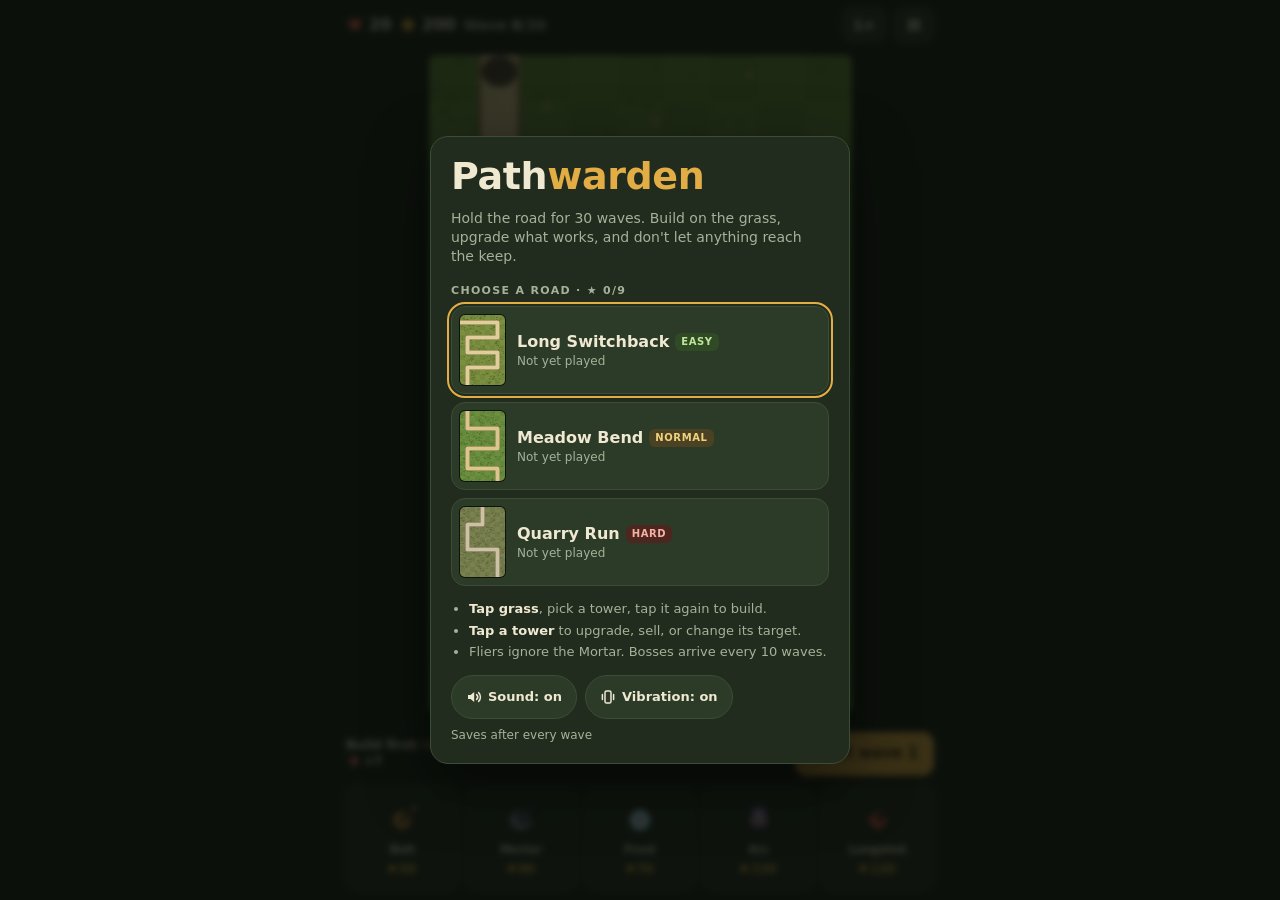
==== index.html @ 5e5e8511 "1.1 stars-run-report: Stars per road and an end-of-run report that says what got through Co-Authored" ====
<!doctype html>
<html lang="en">
<head>
<meta charset="utf-8">
<meta name="viewport" content="width=device-width,initial-scale=1,maximum-scale=1,user-scalable=no,viewport-fit=cover">
<meta name="theme-color" content="#171f15" data-shell>
<meta name="mobile-web-app-capable" content="yes" data-shell>
<meta name="apple-mobile-web-app-capable" content="yes" data-shell>
<meta name="apple-mobile-web-app-status-bar-style" content="black-translucent" data-shell>
<meta name="apple-mobile-web-app-title" content="Pathwarden" data-shell>
<link rel="manifest" href="manifest.webmanifest" data-shell>
<link rel="icon" href="icons/icon.svg" type="image/svg+xml" data-shell>
<link rel="apple-touch-icon" href="icons/icon-180.png" data-shell>
<title>Pathwarden Tower Defense</title>
<meta name="claude:viewport-fit-sides" content="cover">
<style>
/* Layout: one-screen app. HUD strip, square-tiled board that fills the middle, fixed control tray below. */
:root{
  color-scheme:dark;
  --bg:#171f15;        /* night moss */
  --panel:#212c1e;
  --panel-2:#2c3a28;
  --line:#3c4c36;
  --ink:#f0e9d2;       /* parchment text */
  --muted:#a7b199;
  --brass:#e3ad45;     /* accent: brass fittings */
  --brass-ink:#2b1f07;
  --danger:#e3644f;
  --good:#9fd36a;
  --font-display:ui-rounded,"SF Pro Rounded","Nunito","Varela Round",system-ui,-apple-system,"Segoe UI",Roboto,sans-serif;
  --font-body:system-ui,-apple-system,"Segoe UI",Roboto,"Helvetica Neue",Arial,sans-serif;
  padding-top:env(safe-area-inset-top,0px);
  padding-bottom:env(safe-area-inset-bottom,0px);
  box-sizing:border-box;
  height:100%;
  background:var(--bg);
}
*,*::before,*::after{box-sizing:border-box}
html,body{height:100%;margin:0;overflow:hidden;overscroll-behavior:none}
body{background:var(--bg);color:var(--ink);font:14px/1.35 var(--font-body);touch-action:manipulation;
  -webkit-user-select:none;user-select:none;-webkit-tap-highlight-color:transparent;-webkit-touch-callout:none}
[hidden]{display:none!important}
button{font:inherit;color:inherit;touch-action:manipulation;cursor:pointer;border:0;background:none;padding:0}
button:focus-visible{outline:2px solid var(--brass);outline-offset:2px}

#app{display:flex;flex-direction:column;height:100%;
  padding-left:max(16px,env(safe-area-inset-left,0px));padding-right:max(16px,env(safe-area-inset-right,0px));
  max-width:620px;margin:0 auto}

/* HUD */
#hud{display:flex;align-items:center;gap:8px;padding-block:8px 6px;font-variant-numeric:tabular-nums}
.stat{display:flex;align-items:center;gap:5px;font-weight:700;font-size:16px;font-family:var(--font-display)}
.stat svg{width:18px;height:18px;flex:none}
/* Losing a life: the count turns red and the heart jumps for 450ms (hurt). At 5 lives or fewer the heart keeps beating (low). */
#sLives svg{transform-origin:50% 50%}
#sLives.low svg{animation:heartbeat 1.1s ease-in-out infinite}
#sLives.hurt span{color:#ff8a75}
#sLives.hurt svg{animation:lifehit .45s ease-out}
@keyframes lifehit{0%,100%{transform:scale(1)}40%{transform:scale(1.35)}}
@keyframes heartbeat{0%,45%,100%{transform:scale(1)}12%{transform:scale(1.18)}24%{transform:scale(1.04)}34%{transform:scale(1.12)}}
#sWave{display:block;color:var(--muted);font-size:14px;font-weight:600;white-space:nowrap}
#sWave b{color:var(--ink)}
.hud-sp{flex:1}
.hbtn{height:34px;min-width:40px;padding:0 10px;border-radius:10px;background:var(--panel-2);
  border:1px solid var(--line);font-weight:700;font-family:var(--font-display);display:grid;place-items:center}
.hbtn:active{transform:translateY(1px)}
.hbtn svg{width:16px;height:16px}

/* Board */
#stage{flex:1;min-height:0;position:relative;display:grid;place-items:center}
#cv{display:block;touch-action:none;border-radius:6px;box-shadow:0 0 0 2px #0e140d,0 6px 24px rgba(0,0,0,.45)}
/* Bottom of the board: row 13 cols 2-6 is grass on every road, so it hides no enemies. layout() sets bottom and max-width. */
#toast{position:absolute;left:50%;bottom:10px;transform:translate(-50%,6px);opacity:0;pointer-events:none;
  background:rgba(20,26,18,.92);border:1px solid var(--line);color:var(--ink);padding:6px 12px;border-radius:999px;
  font-weight:700;font-size:13px;white-space:nowrap;overflow:hidden;text-overflow:ellipsis;transition:opacity .2s,transform .2s}
#toast.show{opacity:1;transform:translate(-50%,0)}
#toast.bad{color:#ffd2c9;border-color:#7a3a30}
/* Read out by screen readers only (the board's banners are drawn on the canvas). */
.vh{position:absolute;width:1px;height:1px;margin:-1px;padding:0;border:0;overflow:hidden;clip-path:inset(50%);white-space:nowrap}
/* A toast too long for one line wraps to two instead of being cut off. toast() adds .wrap after measuring. */
#toast.wrap{white-space:normal;width:max-content;text-align:center;text-wrap:balance;border-radius:14px;line-height:1.3}
/* With enemies on the board the toast keeps to the grass block at cols 2-6, rows 12-13 (toast() narrows it), so it never hides the road near the keep.
   On small boards that takes two compact lines. */
#toast.safe.wrap{font-size:12px;line-height:1.15;padding:4px 10px;border-radius:12px;display:-webkit-box;-webkit-box-orient:vertical;-webkit-line-clamp:2}

/* Control tray */
#panel{padding-block:8px 10px;display:flex;flex-direction:column;gap:8px}
#phead{display:flex;align-items:center;gap:10px;height:50px}
/* #info: a message (#infoMsg) over the next wave's chips (#chips). The message clamps to 3 lines with the chips hidden,
   1 line beside two rows of chips, and 2 lines beside one row (the 'New' intro and the first-run coach line). */
#info{flex:1;min-width:0;font-size:12.5px;color:var(--muted);line-height:1.3;max-height:50px;overflow:hidden}
#infoMsg{overflow:hidden;display:-webkit-box;-webkit-box-orient:vertical;-webkit-line-clamp:3}
#infoMsg.l2{-webkit-line-clamp:2}
/* One 16px line over two 16px rows of chips 2px apart: exactly the 50px #info has. */
#infoMsg.l1{-webkit-line-clamp:1;line-height:16px}
#infoMsg.coach{color:var(--ink)}
#info b{color:var(--ink);font-weight:700}
#chips{display:flex;flex-wrap:wrap;gap:2px 8px;line-height:16px;max-height:34px;overflow:hidden;border-radius:4px}
#chips.one{max-height:16px}
/* A tapped chip's detail takes the row's place. Collapsed rather than hidden, so keyboard focus stays on it. */
#chips.off{max-height:0}
#chips:focus-visible{outline:2px solid var(--brass);outline-offset:-2px}
.chip{display:inline-flex;align-items:center;gap:2px;height:16px;font-size:12px;font-weight:800;color:var(--ink);font-variant-numeric:tabular-nums;cursor:pointer}
.chip canvas{width:16px;height:16px;flex:none;border-radius:4px}
/* Drawn inside the 16px box, so the chips row clips none of it. */
.chip.air canvas{outline:1px solid #8fd0ff;outline-offset:-1px}
.chip.armor canvas{outline:1px solid #d6dbe0;outline-offset:-1px}
.chip.boss canvas{outline:1px solid #a487ff;outline-offset:-1px}
/* The next wave's theme ahead of its chips, as tall as a chip. Mixed waves have no tag. */
.theme{display:inline-flex;align-items:center;flex:none;height:16px;line-height:14px;padding:1px 6px;border-radius:6px;font-size:11px;font-weight:800;text-transform:uppercase}
.theme.air{background:#23415a;color:#bfe7ff}.theme.armored{background:#3c4148;color:#e1e6ea}.theme.swarm{background:#4a4222;color:#f1d27c}
#pbody{height:96px;display:flex;flex-direction:column;justify-content:center}
#bWave{flex:none;height:42px;padding:0 16px;border-radius:12px;background:var(--brass);color:var(--brass-ink);
  font-family:var(--font-display);font-weight:800;font-size:15px;box-shadow:0 3px 0 #8f6a22;white-space:nowrap}
#bWave:active{transform:translateY(2px);box-shadow:0 1px 0 #8f6a22}
#bWave:disabled{background:var(--panel-2);color:var(--muted);box-shadow:none;cursor:default}
/* Calling the next wave early is a choice, not the next step: outlined in brass rather than solid, with the bonus beside it. */
#bWave.early{background:var(--panel-2);color:var(--brass);border:1px solid var(--brass);box-shadow:none}
#bWave.early small{font-size:12px;font-weight:800}

#palette{display:grid;grid-template-columns:repeat(5,1fr);gap:6px;height:100%}
.tw{display:flex;flex-direction:column;align-items:center;justify-content:center;gap:3px;padding:6px 2px 5px;border-radius:12px;
  background:var(--panel);border:1px solid var(--line);min-width:0}
.tw canvas{width:34px;height:34px}
.tw .nm{font-size:11px;font-weight:700;color:var(--ink);white-space:nowrap;overflow:hidden;text-overflow:ellipsis;max-width:100%}
.tw .cost{font-size:12px;font-weight:800;color:var(--brass);font-variant-numeric:tabular-nums;display:flex;align-items:center;gap:3px}
.tw .cost::before{content:"";width:7px;height:7px;border-radius:50%;background:var(--brass);box-shadow:inset -1px -1px 0 #9b6f1d}
.tw.armed{background:#3b3420;border-color:var(--brass)}
.tw.poor .cost{color:#ff9a85}
.tw.poor .cost::before{background:#ff9a85;box-shadow:none}
.tw.poor canvas{filter:grayscale(1) brightness(.8)}
/* Something that just became affordable gets a brass ring for 600ms and its price pops once. */
.tw.ready,.act.up.ready{box-shadow:0 0 0 2px var(--brass)}
.tw.ready .cost,.act.up.ready small{animation:pop .6s ease-out}
@keyframes pop{0%,100%{transform:scale(1)}40%{transform:scale(1.15)}}
/* A build or upgrade you can't afford flashes the gold counter. */
#sGold.short{color:#ff8a75;animation:shake 80ms linear 3}
@keyframes shake{25%{transform:translateX(-3px)}75%{transform:translateX(3px)}}
/* A wave pays out (early call or clear): the gold counter pops to 1.15 for 250ms with a brass glow. Colour only under reduced motion. */
#sGold.gain{animation:pop .25s ease-out}
#sGold.gain span{text-shadow:0 0 6px rgba(227,173,69,.95),0 0 2px rgba(227,173,69,.95)}

#tview{display:grid;grid-template-columns:auto 1fr;gap:6px 10px;align-items:center}
#tvIcon{width:44px;height:44px;grid-row:span 1}
#tvName{font-family:var(--font-display);font-weight:800;font-size:16px}
#tvStats{font-size:12px;color:var(--muted);font-variant-numeric:tabular-nums}
#tvBtns{grid-column:1/-1;display:grid;grid-template-columns:1.3fr 1fr 1fr;gap:6px}
.act{height:46px;border-radius:12px;background:var(--panel-2);border:1px solid var(--line);
  display:flex;flex-direction:column;align-items:center;justify-content:center;line-height:1.1;font-weight:700}
.act small{font-size:12px;font-weight:700;color:var(--muted);font-variant-numeric:tabular-nums}
.act.up{background:#3b3420;border-color:#7d6328}
.act.up small{color:var(--brass)}
.act.up.poor small{color:#ff9a85}
.act.up:disabled{opacity:.55}
.act.sell.armed{background:#4a231d;border-color:var(--danger)}
.act.sell small{color:#f3b8ab}
.act.sell.undo small{color:var(--good)}

/* Overlays */
.ov{position:fixed;inset:0;z-index:20;display:grid;place-items:center;background:rgba(10,14,9,.78);
  -webkit-backdrop-filter:blur(3px);backdrop-filter:blur(3px);
  padding:calc(env(safe-area-inset-top,0px) + 16px) max(16px,env(safe-area-inset-right,0px)) calc(env(safe-area-inset-bottom,0px) + 16px) max(16px,env(safe-area-inset-left,0px));
  overflow-y:auto}
.card{width:100%;max-width:420px;background:var(--panel);border:1px solid var(--line);border-radius:18px;padding:20px;
  display:flex;flex-direction:column;gap:14px;box-shadow:0 20px 60px rgba(0,0,0,.5)}
.title{font-family:var(--font-display);font-weight:900;font-size:38px;letter-spacing:-.01em;line-height:1;margin:0;text-wrap:balance}
.title span{color:var(--brass)}
.sub{margin:0;color:var(--muted);font-size:14px}
.eyebrow{font-size:11px;letter-spacing:.12em;text-transform:uppercase;color:var(--muted);font-weight:700;margin:4px 0 -6px}
.maps{display:flex;flex-direction:column;gap:8px}
.mapbtn{display:flex;gap:12px;align-items:center;text-align:left;padding:8px;border-radius:14px;background:var(--panel-2);border:1px solid var(--line)}
.mapbtn:active{border-color:var(--brass)}
.mapbtn canvas{width:45px;height:70px;border-radius:5px;flex:none;box-shadow:0 0 0 1px #0e140d}
.mapbtn .mn{font-family:var(--font-display);font-weight:800;font-size:16px}
.mapbtn .md{font-size:12px;color:var(--muted)}
.mapbtn .md.prog{color:var(--brass)}
.tag{display:inline-block;font-size:10px;font-weight:800;letter-spacing:.06em;text-transform:uppercase;padding:2px 6px;border-radius:6px;margin-left:6px;vertical-align:2px}
.tag.Easy{background:#2f4a25;color:#bfe59a}.tag.Normal{background:#4a4222;color:#f1d27c}.tag.Hard{background:#4d2620;color:#f6b1a4}
.big{height:50px;padding:0 12px;line-height:1.15;border-radius:14px;background:var(--brass);color:var(--brass-ink);font-family:var(--font-display);font-weight:900;font-size:17px;box-shadow:0 3px 0 #8f6a22}
.big:active{transform:translateY(2px);box-shadow:0 1px 0 #8f6a22}
.ghost{height:46px;border-radius:14px;background:var(--panel-2);border:1px solid var(--line);font-weight:700;line-height:1.1}
.ghost.armed{background:#4a231d;border-color:var(--danger);font-size:13px}
.ghost small{display:block;font-size:11px;color:var(--muted)}
.row2{display:grid;grid-template-columns:1fr 1fr;gap:8px}
.how{margin:0;padding-left:18px;color:var(--muted);font-size:13px;display:flex;flex-direction:column;gap:4px}
.how b{color:var(--ink)}
.result{font-family:var(--font-display);font-size:15px;color:var(--muted);margin:0}
.result b{color:var(--ink);font-size:22px}
.tag.rec{background:var(--brass);color:var(--brass-ink)}
/* Stars per road: brass when earned, a muted outline when not. 12px on the road cards, 28px on the win card. */
.star{display:block;flex:none;width:12px;height:12px}
.star path{fill:none;stroke:var(--muted);stroke-width:1.6;stroke-linejoin:round}
.star.on path{fill:#e3ad45;stroke:#e3ad45}
.stars{display:inline-flex;gap:1px;margin-right:6px;vertical-align:-1px}
#endStars{display:flex;gap:6px}
#endStars .star{width:28px;height:28px}
/* A star this run newly earned pops in (scale .4 to 1 over 200ms, 150ms after the one before). */
.star.pop{animation:starpop .2s ease-out both}
@keyframes starpop{from{transform:scale(.4)}to{transform:scale(1)}}
#endHint{margin:-8px 0 0;font-size:13px;color:var(--muted)}
/* The run report: kills and gold, what got through, each tower's share of the damage, and on a loss one tip. */
#endStats{display:flex;flex-direction:column;gap:6px;font-size:13px;color:var(--muted)}
#endStats .ok{color:var(--good)}
#endStats .tip{color:var(--ink)}
#endStats .nw{white-space:nowrap}
/* An endless run's 'New record' sits on its own line under the result. */
#endText .tag.rec{display:table;margin:8px 0 0}
#endStats .dbar{display:flex;height:8px;border-radius:4px;overflow:hidden;background:var(--panel-2);margin-bottom:4px}
#endStats .dbar i{display:block;height:100%;flex:none}
.foot{display:flex;flex-wrap:wrap;gap:8px;justify-content:space-between;align-items:center;font-size:12px;color:var(--muted)}
.pills{display:flex;flex-wrap:wrap;gap:8px}
.pill{height:44px;padding:0 14px;border-radius:999px;background:var(--panel-2);border:1px solid var(--line);font-weight:700;font-size:13px;
  display:inline-flex;align-items:center;gap:6px;color:var(--ink);white-space:nowrap}
.pill svg{width:16px;height:16px;flex:none}
.pill .i-off,.pill.off .i-on{display:none}
.pill.off .i-off{display:inline}
.pill.off{color:var(--muted)}

@media (prefers-reduced-motion:reduce){#toast{transition:none}.tw.ready .cost,.act.up.ready small,#sGold.short,#sLives.hurt svg,#sLives.low svg,#sGold.gain,.star.pop{animation:none}#sGold.gain span{text-shadow:none;color:var(--brass)}}
/* Short landscape screens: board on the left, HUD and controls stacked on the right. */
@media (orientation:landscape) and (max-height:560px){
  #app{display:grid;max-width:none;grid-template-columns:minmax(0,1fr) minmax(300px,360px);grid-template-rows:auto minmax(0,1fr);
    grid-template-areas:"stage hud" "stage panel";column-gap:16px}
  #hud{grid-area:hud}
  #stage{grid-area:stage}
  #panel{grid-area:panel;justify-content:flex-end}
}
@media (max-width:360px){.tw .nm{font-size:10px;letter-spacing:-.02em}.tw{padding-inline:0}}
@media (min-height:820px){.tw canvas{width:40px;height:40px}#pbody{height:104px}}
</style>
</head>
<body>
<div id="app">
  <header id="hud">
    <div class="stat" id="sLives" title="Lives" role="img" aria-label="20 lives"><svg viewBox="0 0 20 20" aria-hidden="true"><path d="M10 17.5S2.5 12.8 2.5 7.4A3.9 3.9 0 0 1 10 5.3a3.9 3.9 0 0 1 7.5 2.1c0 5.4-7.5 10.1-7.5 10.1z" fill="#e3644f" stroke="#2a1410" stroke-width="1.3"/></svg><span>20</span></div>
    <div class="stat" id="sGold" title="Gold" role="img" aria-label="200 gold"><svg viewBox="0 0 20 20" aria-hidden="true"><circle cx="10" cy="10" r="7.2" fill="#e3ad45" stroke="#3a2a0b" stroke-width="1.3"/><circle cx="10" cy="10" r="4" fill="none" stroke="#9b6f1d" stroke-width="1.3"/></svg><span>200</span></div>
    <div class="stat" id="sWave">Wave&nbsp;<b>0</b>/30</div>
    <div class="hud-sp"></div>
    <button class="hbtn" id="bSpeed" aria-label="Game speed 1×">1×</button>
    <button class="hbtn" id="bPause" aria-label="Pause"><svg viewBox="0 0 16 16"><rect x="3" y="2" width="3.6" height="12" rx="1" fill="currentColor"/><rect x="9.4" y="2" width="3.6" height="12" rx="1" fill="currentColor"/></svg></button>
  </header>
  <div id="stage"><canvas id="cv" role="img" aria-label="Game board"></canvas><div id="toast" role="status" aria-live="polite"></div><div id="sr" class="vh" role="status" aria-live="polite"></div></div>
  <footer id="panel">
    <div id="phead"><div id="info"><div id="infoMsg"></div><div id="chips" role="button" tabindex="0" hidden></div></div><button id="bWave">Start wave 1</button></div>
    <div id="pbody">
    <div id="palette"></div>
    <div id="tview" hidden>
      <canvas id="tvIcon" width="88" height="88"></canvas>
      <div><div id="tvName"></div><div id="tvStats"></div></div>
      <div id="tvBtns">
        <button class="act up" id="bUp">Upgrade<small></small></button>
        <button class="act" id="bMode">Target<small></small></button>
        <button class="act sell" id="bSell">Sell<small></small></button>
      </div>
    </div>
    </div>
  </footer>
</div>

<div class="ov" id="menu" role="dialog" aria-modal="true" aria-labelledby="menuTitle">
  <div class="card">
    <h1 class="title" id="menuTitle">Path<span>warden</span></h1>
    <p class="sub">Hold the road for 30 waves. Build on the grass, upgrade what works, and don't let anything reach the keep.</p>
    <button class="big" id="bContinue" hidden>Continue</button>
    <p class="eyebrow" id="roadHead">Choose a road</p>
    <div class="maps" id="maps"></div>
    <ul class="how">
      <li><b>Tap grass</b>, pick a tower, tap it again to build.</li>
      <li><b>Tap a tower</b> to upgrade, sell, or change its target.</li>
      <li>Fliers ignore the Mortar. Bosses arrive every 10 waves.</li>
    </ul>
    <div class="foot"><div class="pills"><button class="pill" id="bMute"><svg viewBox="0 0 16 16" aria-hidden="true"><path d="M2 6h2.6L8.2 3v10L4.6 10H2z" fill="currentColor"/><path class="i-on" d="M10.6 5.6a3.4 3.4 0 0 1 0 4.8M12.6 3.6a6.2 6.2 0 0 1 0 8.8" fill="none" stroke="currentColor" stroke-width="1.5" stroke-linecap="round"/><path class="i-off" d="M10.8 6l3.6 4M14.4 6l-3.6 4" fill="none" stroke="currentColor" stroke-width="1.5" stroke-linecap="round"/></svg><span>Sound: on</span></button><button class="pill" id="bVibe" hidden><svg viewBox="0 0 16 16" aria-hidden="true"><rect x="5" y="2" width="6" height="12" rx="1.6" fill="none" stroke="currentColor" stroke-width="1.5"/><path class="i-on" d="M2.4 5.5v5M13.6 5.5v5" fill="none" stroke="currentColor" stroke-width="1.5" stroke-linecap="round"/><path class="i-off" d="M2.5 2.5l11 11" fill="none" stroke="currentColor" stroke-width="1.5" stroke-linecap="round"/></svg><span>Vibration: on</span></button></div><span>Saves after every wave</span></div>
  </div>
</div>

<div class="ov" id="pauseOv" role="dialog" aria-modal="true" aria-labelledby="pauseTitle" hidden>
  <div class="card">
    <h2 class="title" style="font-size:30px" id="pauseTitle">Paused</h2>
    <button class="big" id="bResume">Resume</button>
    <div class="row2"><button class="ghost" id="bRestart">Restart road</button><button class="ghost" id="bMenu">Main menu</button></div>
    <div class="foot"><div class="pills"><button class="pill" id="bMute2"><svg viewBox="0 0 16 16" aria-hidden="true"><path d="M2 6h2.6L8.2 3v10L4.6 10H2z" fill="currentColor"/><path class="i-on" d="M10.6 5.6a3.4 3.4 0 0 1 0 4.8M12.6 3.6a6.2 6.2 0 0 1 0 8.8" fill="none" stroke="currentColor" stroke-width="1.5" stroke-linecap="round"/><path class="i-off" d="M10.8 6l3.6 4M14.4 6l-3.6 4" fill="none" stroke="currentColor" stroke-width="1.5" stroke-linecap="round"/></svg><span>Sound: on</span></button><button class="pill" id="bVibe2" hidden><svg viewBox="0 0 16 16" aria-hidden="true"><rect x="5" y="2" width="6" height="12" rx="1.6" fill="none" stroke="currentColor" stroke-width="1.5"/><path class="i-on" d="M2.4 5.5v5M13.6 5.5v5" fill="none" stroke="currentColor" stroke-width="1.5" stroke-linecap="round"/><path class="i-off" d="M2.5 2.5l11 11" fill="none" stroke="currentColor" stroke-width="1.5" stroke-linecap="round"/></svg><span>Vibration: on</span></button></div><span id="pauseInfo"></span></div>
  </div>
</div>

<div class="ov" id="endOv" role="dialog" aria-modal="true" aria-labelledby="endTitle" hidden>
  <div class="card">
    <h2 class="title" style="font-size:30px" id="endTitle">The keep has fallen</h2>
    <div id="endStars" role="img" hidden></div>
    <p id="endHint" hidden></p>
    <p class="result" id="endText"></p>
    <div id="endStats"></div>
    <button class="big" id="bEndMain">Try again</button>
    <button class="ghost" id="bEndAlt">Main menu</button>
  </div>
</div>

<script>
'use strict';
(function(){
const $=s=>document.querySelector(s);
const COLS=9, ROWS=14, FINAL_WAVE=30, INK='#221f19';

/* ---------- data ---------- */
const MAPS=[
  {id:'switch',name:'Long Switchback',diff:'Easy',hp:0.88,pts:[[-1,1],[7,1],[7,4],[1,4],[1,7],[7,7],[7,10],[1,10],[1,14]],
   theme:{g1:'#7a8f3f',g2:'#73883a',path:'#e0cf9c',edge:'#a8915d',deco:'#56692a',flower:'#f3a6a0'}},
  {id:'meadow',name:'Meadow Bend',diff:'Normal',hp:1.0,pts:[[1,-1],[1,3],[7,3],[7,7],[1,7],[1,11],[7,11],[7,14]],
   theme:{g1:'#6b8f3e',g2:'#648839',path:'#dcc690',edge:'#a68c59',deco:'#4c6b2b',flower:'#f1d36b'}},
  {id:'quarry',name:'Quarry Run',diff:'Hard',hp:1.035,pts:[[4,-1],[4,3],[1,3],[1,8],[7,8],[7,14]],
   theme:{g1:'#79814f',g2:'#717948',path:'#cfc2a4',edge:'#8c8166',deco:'#5a613e',flower:'#d9d3c1'}},
];
// desc: what sets a tower apart. key: the same trait in a word or two, for lines too narrow for desc.
const TD={
  bolt:  {name:'Bolt',cost:50, range:2.4,rate:0.55,dmg:11,air:true, color:'#d39a45',desc:'Fast shots. Hits fliers.',key:'Hits fliers'},
  mortar:{name:'Mortar',cost:90,range:2.4,rate:1.5, dmg:30,splash:0.95,air:false,color:'#79808c',desc:'Splash damage. Ground only.',key:'Ground only'},
  frost: {name:'Frost',cost:70,range:2.0,rate:1.0, dmg:5, splash:0.75,slow:0.42,slowDur:1.6,air:true,color:'#8fd6ea',desc:'Slows groups. Hits fliers.',key:'Slows'},
  arc:   {name:'Arc',cost:130,range:2.2,rate:1.1, dmg:21,chain:3,air:true, color:'#a487ff',desc:'Lightning jumps between foes.',key:'Chains'},
  long:  {name:'Longshot',cost:120,range:4.6,rate:2.1,dmg:78,pierce:true,air:true,color:'#cf5547',desc:'Huge range. Ignores armor.',key:'Ignores armor'},
};
const TKEYS=Object.keys(TD);
const ED={
  grunt:   {name:'Grunt',hp:42, spd:1.0, gold:5,  r:0.26,color:'#c9583a',lives:1},
  scout:   {name:'Scout',hp:22, spd:1.75,gold:4,  r:0.2, color:'#e8c547',lives:1},
  brute:   {name:'Brute',hp:175,spd:0.6, gold:14, r:0.36,color:'#87909b',lives:2,armor:3},
  wisp:    {name:'Wisp',hp:36, spd:1.25,gold:7,  r:0.24,color:'#bfe7ff',lives:1,fly:true},
  splitter:{name:'Splitter',hp:80,spd:0.85,gold:6,r:0.3,color:'#4f86d9',lives:1,split:true},
  boss:    {name:'Warlord',hp:900,spd:0.42,gold:100,r:0.5,color:'#6a3d8f',lives:5,armor:6,boss:true},
};
// Balance (tests/balance.js checks it; README 'Balance' has the numbers). hpA, hpB: enemy HP grows by 1+hpA*(w-1)+hpB*(w-1)^2.
// themeBudget: a themed wave's share of the Mixed wave's HP. earlyMul: calling wave w early pays earlyMul*(10+w); above 3,
// always calling early turns into a net gain, so keep it at 3 or less. Defined up here: loading storage already builds waves.
const CFG={hpA:0.25,hpB:0.025,goldGrow:0.01,bonusA:15,bonusB:2,startGold:200,earlyMul:3,themeBudget:0.85};
// The wave themes with a tag in the preview, and the tag's class (see waveTheme). Mixed has none.
const THEME_CLS={Swarm:'swarm',Armored:'armored','Air raid':'air'};
// Fliers are drawn this many tiles above the road. Shots, sparks and the kill pop aim there too.
const LIFT=0.32;
// Targeting. First: furthest along the road. Toughest: the highest max HP (Brutes, Warlords), then the furthest along.
// Fliers: any flier before anything on the ground, then the furthest along.
const MODES=['first','tough','air'];
const MODE_NAME={first:'First',tough:'Toughest',air:'Fliers'};
// What #infoMsg says for 4s after a tap on Target.
const MODE_TIP={first:'First: shoots whoever is closest to the keep.',tough:'Toughest: focuses Brutes and Warlords. Fliers may slip past.',air:'Fliers: shoots fliers first, then the leader.'};
// The modes a tower cycles through: one that can't hit fliers (the Mortar) has no 'Fliers'.
const towerModes=type=>TD[type].air===false?MODES.filter(m=>m!=='air'):MODES;
// 1.0 saves: 'strong' was the Longshot's untouched default, so it becomes First there and Toughest on any other tower.
// 'last' and 'close' become First. Anything else this tower can't use is dropped (placeTower then uses First).
function migrateMode(type,m){
  if(m==='strong')return type==='long'?'first':'tough';
  if(m==='last'||m==='close')return 'first';
  return towerModes(type).includes(m)?m:undefined;
}

/* ---------- helpers ---------- */
function mulberry32(a){return function(){a|=0;a=a+0x6D2B79F5|0;let t=Math.imul(a^a>>>15,1|a);t=t+Math.imul(t^t>>>7,61|t)^t;return((t^t>>>14)>>>0)/4294967296}}
function hashStr(s){let h=2166136261;for(const ch of s){h^=ch.charCodeAt(0);h=Math.imul(h,16777619)}return h>>>0}
const clamp=(v,a,b)=>v<a?a:v>b?b:v;
const round5=v=>Math.round(v/5)*5;
function rr(g,x,y,w,h,r){g.beginPath();g.moveTo(x+r,y);g.arcTo(x+w,y,x+w,y+h,r);g.arcTo(x+w,y+h,x,y+h,r);g.arcTo(x,y+h,x,y,r);g.arcTo(x,y,x+w,y,r);g.closePath()}
function circle(g,x,y,r){g.beginPath();g.arc(x,y,r,0,Math.PI*2)}
// Reduced motion: anything that spins, bobs, pulses, shakes or rises checks rm().
const RM=window.matchMedia?matchMedia('(prefers-reduced-motion: reduce)'):{matches:false};
const rm=()=>RM.matches;

function makePath(pts){
  const P=pts.map(([c,r])=>({x:c+0.5,y:r+0.5}));
  const seg=[];let L=0;
  for(let i=0;i<P.length-1;i++){const a=P[i],b=P[i+1],l=Math.hypot(b.x-a.x,b.y-a.y);seg.push({a,b,l,s:L,dx:(b.x-a.x)/l,dy:(b.y-a.y)/l});L+=l}
  return {P,seg,len:L,at(d){
    if(d<=0){const s=seg[0];return {x:s.a.x+s.dx*d,y:s.a.y+s.dy*d,dx:s.dx,dy:s.dy}}
    for(const s of seg){if(d<=s.s+s.l){const t=d-s.s;return {x:s.a.x+s.dx*t,y:s.a.y+s.dy*t,dx:s.dx,dy:s.dy}}}
    const s=seg[seg.length-1];return {x:s.b.x,y:s.b.y,dx:s.dx,dy:s.dy};
  }};
}
for(const m of MAPS){
  m.path=makePath(m.pts);
  m.grid=new Uint8Array(COLS*ROWS);
  for(let i=0;i<m.pts.length-1;i++){
    const [c1,r1]=m.pts[i],[c2,r2]=m.pts[i+1];
    const n=Math.max(Math.abs(c2-c1),Math.abs(r2-r1));
    for(let k=0;k<=n;k++){const c=c1+Math.sign(c2-c1)*k,r=r1+Math.sign(r2-r1)*k;if(c>=0&&c<COLS&&r>=0&&r<ROWS)m.grid[r*COLS+c]=1}
  }
}
// The road sampled every 0.1 tile, keeping only the points on the board. Cached per road.
function roadPts(map){
  if(!map.samples){map.samples=[];const n=Math.round(map.path.len*10);
    for(let i=0;i<=n;i++){const p=map.path.at(i*0.1);if(p.x>=0&&p.x<COLS&&p.y>=0&&p.y<ROWS)map.samples.push(p)}}
  return map.samples;
}
// First-run hint: the 2 grass tiles with the most road within 2.4 tiles. Ties go to the lower row, then the lower col.
function hintTiles(map){
  const pts=roadPts(map),R2=2.4*2.4+1e-9,list=[];
  for(let r=0;r<ROWS;r++)for(let c=0;c<COLS;c++){
    if(map.grid[r*COLS+c]!==0)continue;
    let n=0;for(const p of pts){const dx=p.x-c-0.5,dy=p.y-r-0.5;if(dx*dx+dy*dy<=R2)n++}
    list.push({c,r,n});
  }
  list.sort((a,b)=>b.n-a.n||a.r-b.r||a.c-b.c);
  return list.slice(0,2).map(({c,r})=>({c,r}));
}
// How much of this road a tower on tile (c,r) reaches, in tiles: the on-board samples (every 0.1 tile) within range, times 0.1.
function coverage(c,r,range){
  const x=c+0.5,y=r+0.5,R2=range*range+1e-9;let n=0;
  for(const p of roadPts(G.map)){const dx=p.x-x,dy=p.y-y;if(dx*dx+dy*dy<=R2)n++}
  return n*0.1;
}

/* ---------- storage ---------- */
const STORE='pathwarden.v1';
let S=null;
try{S=JSON.parse(localStorage.getItem(STORE))}catch(e){S=null}
if(!S||typeof S!=='object'||Array.isArray(S))S={};
if(!S.best||typeof S.best!=='object'||Array.isArray(S.best))S.best={};
// One saved run per road (S.saves[mapId]); S.last is the road saved most recently.
{
  const raw=S.saves&&typeof S.saves==='object'&&!Array.isArray(S.saves)?S.saves:{};
  // No empty runs, the same rule as saveRun: 1.0 saved wave 0 with no towers whenever you left for the menu.
  const real=sv=>sv&&!(sv.wave===0&&!sv.towers.length);
  S.saves={};
  for(const m of MAPS){const sv=validSave(raw[m.id]);if(real(sv)&&sv.map===m.id)S.saves[m.id]=sv}
  // 1.0 kept a single S.save; move it into its road's slot if that slot is free.
  const old=validSave(S.save);
  if(real(old)&&!S.saves[old.map]){S.saves[old.map]=old;S.last=old.map}
  delete S.save;
  // Enemy types the player has met (startWave adds each wave's). A player from before 1.1 has met everything up to their best wave,
  // so they are not introduced to it again. Every type is in waves 1-10, so the walk stops at 60 even if a best is corrupt.
  if(Array.isArray(S.seen))S.seen=[...new Set(['grunt',...S.seen.filter(t=>Object.keys(ED).includes(t))])];
  else{
    const top=Math.min(60,Math.max(0,...Object.values(S.best).filter(Number.isFinite)));S.seen=['grunt'];
    for(let w=1;w<=top;w++)for(const [t] of buildWave(w))if(!S.seen.includes(t))S.seen.push(t);
  }
  // Stars per road (1-3), earned by winning the campaign. Before 1.1 a win only left a best of 30, which counts as 1 star.
  const st=S.stars&&typeof S.stars==='object'&&!Array.isArray(S.stars)?S.stars:{};S.stars={};
  for(const m of MAPS){const v=st[m.id],b=S.best[m.id];if([1,2,3].includes(v))S.stars[m.id]=v;else if(Number.isFinite(b)&&b>=FINAL_WAVE)S.stars[m.id]=1}
  persist();
}
// Drop anything in a stored run that this version can't rebuild, rather than failing to start.
function validSave(sv){
  if(!sv||typeof sv!=='object')return undefined;
  const map=MAPS.find(m=>m.id===sv.map),int=(v,min)=>Number.isInteger(v)&&v>=min;
  if(!map||!int(sv.wave,0)||!int(sv.gold,0)||!int(sv.lives,1))return undefined;
  const seen=new Set();
  sv.towers=(Array.isArray(sv.towers)?sv.towers:[]).filter(t=>{
    if(!t||!TD[t.type]||!int(t.c,0)||!int(t.r,0)||t.c>=COLS||t.r>=ROWS)return false;
    const k=t.r*COLS+t.c;if(map.grid[k]===1||seen.has(k))return false;seen.add(k);return true;
  }).map(t=>({type:t.type,c:t.c,r:t.r,level:[1,2,3].includes(t.level)?t.level:1,
    spent:Number.isFinite(t.spent)&&t.spent>0?Math.round(t.spent):TD[t.type].cost,mode:migrateMode(t.type,t.mode)}));
  sv.won=!!sv.won;
  // The run report so far. A save from before 1.1 (or a damaged one) starts the report over rather than failing to load.
  sv.stats=validStats(sv.stats);
  if(!int(sv.prevBest,0))delete sv.prevBest;
  return sv;
}
// A run's report: kills, gold earned (kills, wave bonuses, early calls), lives lost per enemy type (leaks), damage dealt per
// tower type (dmg) and how many times Frost slowed something. Used as stored only if every number is finite and >= 0 and every
// key is an enemy (leaks) or tower (dmg) type; otherwise a fresh report. Always returns a copy.
function freshStats(){return {kills:0,gold:0,leaks:{},dmg:{},slowed:0}}
function validStats(s){
  const num=v=>typeof v==='number'&&Number.isFinite(v)&&v>=0;
  const tally=(o,keys)=>!!o&&typeof o==='object'&&!Array.isArray(o)&&Object.entries(o).every(([k,v])=>keys.includes(k)&&num(v));
  if(!s||typeof s!=='object'||!num(s.kills)||!num(s.gold)||!num(s.slowed)||!tally(s.leaks,Object.keys(ED))||!tally(s.dmg,TKEYS))return freshStats();
  return {kills:s.kills,gold:s.gold,leaks:{...s.leaks},dmg:{...s.dmg},slowed:s.slowed};
}
function persist(){try{localStorage.setItem(STORE,JSON.stringify(S))}catch(e){}}

/* ---------- audio ---------- */
// Every voice goes through one master gain and a limiter (AU.master -> AU.comp -> speakers), so a busy wave can't clip.
// Each cue name is throttled to one voice per 0.06s, or AU.gap[name]. Kills inside 0.35s of each other climb a semitone, up to 8.
// A combo keeps the pitch jitter of its first kill (comboJ), so each kill is exactly a semitone above the last.
const AU={ctx:null,on:S.muted!==true,last:{},noise:null,master:null,comp:null,gap:{tink:0.12},combo:0,comboAt:-9,comboJ:1};
function audioInit(){
  if(AU.ctx)return;
  try{const C=window.AudioContext||window.webkitAudioContext;if(!C)return;const a=AU.ctx=new C();
    AU.master=a.createGain();AU.master.gain.value=0.8;
    const k=AU.comp=a.createDynamicsCompressor();
    k.threshold.value=-14;k.knee.value=6;k.ratio.value=4;k.attack.value=0.003;k.release.value=0.15;
    AU.master.connect(k).connect(a.destination);
    // 1s of fading noise: longer than any noise cue (bossdown's is 0.5s), so none is cut short.
    const b=a.createBuffer(1,a.sampleRate,a.sampleRate),d=b.getChannelData(0);
    for(let i=0;i<d.length;i++)d[i]=(Math.random()*2-1)*(1-i/d.length);AU.noise=b;
  }catch(e){AU.ctx=null}
}
function sfx(name){
  const a=AU.ctx;if(!AU.on||!a||!AU.master)return;
  if(a.state==='suspended'){try{a.resume()}catch(e){}}
  const now=a.currentTime,gap=AU.gap[name]??0.06;
  if(AU.last[name]!=null&&now-AU.last[name]<gap)return;AU.last[name]=now;
  const out=AU.master;
  // One voice: f1 glides to f2 over dur, starting at now+at. lp>0 puts a lowpass filter at lp Hz after the oscillator.
  const tone=(type,f1,f2,dur,vol,at=0,lp=0)=>{const t0=now+at,o=a.createOscillator(),g=a.createGain();o.type=type;f2=Math.max(20,f2);
    o.frequency.setValueAtTime(f1,t0);o.frequency.exponentialRampToValueAtTime(f2,t0+dur);o.frequency.setValueAtTime(f2,t0+dur);
    g.gain.setValueAtTime(vol,t0);g.gain.exponentialRampToValueAtTime(0.0001,t0+dur);
    let n=o;if(lp>0){const f=a.createBiquadFilter();f.type='lowpass';f.frequency.value=lp;n=o.connect(f)}
    n.connect(g).connect(out);o.start(t0);o.stop(t0+dur+0.02)};
  const noise=(dur,vol,freq,at=0)=>{const t0=now+at,s=a.createBufferSource(),f=a.createBiquadFilter(),g=a.createGain();s.buffer=AU.noise;f.type='lowpass';f.frequency.value=freq;
    g.gain.setValueAtTime(vol,t0);g.gain.exponentialRampToValueAtTime(0.0001,t0+dur);s.connect(f).connect(g).connect(out);s.start(t0);s.stop(t0+dur)};
  // A run of short held notes, the first at `at`, then one every `step` seconds.
  const notes=(type,fs,at,step,dur,vol)=>fs.forEach((f,i)=>tone(type,f,f*1.01,dur,vol,at+i*step));
  const j=0.94+Math.random()*0.12; // pitch jitter, so repeats don't sound identical
  switch(name){
    case 'bolt':tone('square',900*j,520*j,0.05,0.025);break;
    case 'mortar':tone('triangle',160,60,0.12,0.08);break;
    case 'boom':noise(0.22,0.10,700*j);break;
    case 'frost':tone('sine',1500*j,900*j,0.09,0.03);break;
    case 'arc':tone('sawtooth',260+Math.random()*120,900,0.08,0.03);break;
    case 'long':tone('square',220,90,0.12,0.05);noise(0.08,0.05,2500);break;
    case 'die':{
      if(now-AU.comboAt<0.35)AU.combo=Math.min(8,AU.combo+1);else{AU.combo=0;AU.comboJ=j}
      AU.comboAt=now;
      const m=AU.comboJ*Math.pow(1.0595,AU.combo);tone('triangle',420*m,140*m,0.09,0.035);break;
    }
    case 'leak':tone('sawtooth',180,60,0.35,0.07);break;
    case 'build':tone('sine',520,880,0.12,0.06);break;
    case 'up2':case 'up3':
      tone('sine',523,784,0.08,0.05);tone('sine',784,1175,0.10,0.05,0.07);
      if(name==='up3')tone('sine',1175,1568,0.12,0.05,0.14);
      break;
    case 'sell':tone('sine',700,350,0.12,0.05);break;
    case 'wave':tone('triangle',330,660,0.25,0.06);break;
    case 'clear':notes('sine',[523,659,784],0,0.07,0.09,0.05);break;
    case 'flawless':notes('sine',[523,659,784,1047],0,0.07,0.09,0.05);break;
    case 'horn':tone('sawtooth',98,96,0.7,0.07,0,600);tone('sawtooth',147,144,0.7,0.05,0,600);break;
    case 'bossdown':tone('triangle',392,98,0.6,0.09);noise(0.5,0.12,400);notes('sine',[523,659,784],0.25,0.07,0.12,0.05);break;
    case 'tink':tone('square',2600,2000,0.035,0.012);break;
    case 'lose':notes('triangle',[392,311,262],0,0.25,0.25,0.06);break;
    case 'win':notes('sine',[523,659,784,1047],0,0.1,0.18,0.06);break;
    case 'no':tone('square',160,120,0.12,0.04);break;
  }
}

/* ---------- game state ---------- */
let G=null,speedPref=[1,2,3].includes(S.speed)?S.speed:1;
function newGame(map,save){
  // selAt: when a grass tile was picked with a tower already armed (double-tap guard). sendArmAt: when the wave-1 guard armed.
  // armKept: the armed tower was kept after a build, not picked; it shows on the palette but leaves #info to the wave preview.
  // poorWas/upWas: last affordability shown, so refreshPanel pulses only on a real change from poor to affordable.
  // banner: the one big line on the board ({s, sub, c, t, dur}); bannerNext waits behind 'WARLORD DOWN'. bossBar: the pinned Warlord bar. shakeT: board shake left (real time).
  // chipTip: a tapped wave chip's detail in #info ({type, key, until}), shown until performance.now() passes until.
  // modeTip: what a tap on Target set the selected tower to, said in #info ({t, until}) the same way.
  // stats: the run report (see validStats). prevBest: this road's best wave before the run began, for 'New record'. A resumed run
  // keeps both from its save, so a record set before the app was closed still counts as this run's.
  G={map,grid:map.grid.slice(),wave:0,gold:CFG.startGold,lives:20,towers:[],enemies:[],projs:[],fx:[],spawnQ:[],W:{},time:0,
     speed:speedPref,paused:false,over:false,won:false,cleared:0,sel:null,selTower:null,pending:null,armKept:false,selAt:0,sellArm:false,sellArmAt:0,sendArmAt:0,
     poorWas:{},upWas:null,hintTiles:[],gateFlash:0,hurtT:0,hurtDur:0.45,banner:null,bannerNext:null,bossBar:null,shakeT:0,chipTip:null,modeTip:null,running:true,
     stats:freshStats(),prevBest:S.best[map.id]||0,starRes:null};
  if(save){
    G.wave=save.wave;G.cleared=save.wave;G.gold=save.gold;G.lives=save.lives;G.won=!!save.won;G.stats=validStats(save.stats);
    if(Number.isInteger(save.prevBest))G.prevBest=save.prevBest;
    for(const t of save.towers)placeTower(t.type,t.c,t.r,t.level,t.spent,t.mode);
  }
  // A player's first run: point at two good tiles until the first build.
  if(!S.tutorialDone&&!Object.keys(S.best).length&&!G.towers.length)G.hintTiles=hintTiles(map);
  syncSpeed();
  layout();refreshPanel();updateHud(true);syncInert();
}
function placeTower(type,c,r,level,spent,mode){
  // refund: the part of spent that sells back in full. Only builds and upgrades made between waves earn it, and the next wave clears it.
  const t={type,c,r,x:c+0.5,y:r+0.5,level:level||1,spent:spent||TD[type].cost,refund:0,mode:mode||'first',cd:0.2,ang:-Math.PI/2,flash:0,born:G.time,upT:0};
  G.towers.push(t);G.grid[r*COLS+c]=2;return t;
}
function towerAt(c,r){return G.towers.find(t=>t.c===c&&t.r===r)}
function tstats(type,lv){
  const d=TD[type],m=[1,1.6,2.5][lv-1];
  return {dmg:d.dmg*m,range:d.range+0.3*(lv-1),rate:d.rate*Math.pow(0.9,lv-1),splash:d.splash?d.splash+0.12*(lv-1):0,
    slow:d.slow?d.slow+0.07*(lv-1):0,slowDur:d.slowDur||0,chain:d.chain?d.chain+(lv-1):0};
}
function upCost(t){return t.level>=3?0:round5(TD[t.type].cost*(t.level===1?0.8:1.4))}
function sellValue(t){return t.refund+Math.floor((t.spent-t.refund)*0.7)}
const earlyBonus=w=>CFG.earlyMul*(10+w);
const hpScale=w=>1+CFG.hpA*(w-1)+CFG.hpB*(w-1)*(w-1);

// Every non-boss wave before 1.1: a blend of everything met so far. Waves 1-4 and every Mixed wave are still this.
function mixedWave(w){
  const g=[],n=Math.round(6+w*1.4),iv=Math.max(0.42,0.9-w*0.016);
  g.push(['grunt',n,iv,0]);
  if(w>=3)g.push(['scout',Math.round(n*0.5),0.38,1.6]);
  if(w>=4&&w%2===0)g.push(['brute',1+Math.floor((w-4)/3),1.8,1.6]);
  if(w>=5&&w%3!==1)g.push(['wisp',2+Math.floor(w/3),0.7,1.6]);
  if(w>=7&&w%2===1)g.push(['splitter',2+Math.floor(w/4),1.1,1.6]);
  return g;
}
// From wave 5 a wave has a theme by w%4: 1 Swarm, 2 Armored (from wave 14; Mixed before), 3 Air raid, 0 Mixed.
// Boss waves and waves 1-4 have none (''). So: 5 Swarm, 7 Air raid, 8 Mixed, 14 the first Armored.
function waveTheme(w){
  if(w%10===0||w<5)return '';
  const k=w%4;return k===1?'Swarm':k===3?'Air raid':k===2&&w>=14?'Armored':'Mixed';
}
function buildWave(w){
  const n=Math.round(6+w*1.4),iv=Math.max(0.42,0.9-w*0.016);
  if(w%10===0){
    const g=[['grunt',Math.round(n*0.6),iv,0],['boss',w/10,4,2]];
    if(w>=20)g.push(['wisp',4+w/5,0.6,2]);
    return g;
  }
  const th=waveTheme(w);
  if(!THEME_CLS[th])return mixedWave(w);
  // A themed wave spends CFG.themeBudget of the Mixed wave's HP (unit HP: spawnEnemy still scales it) on two types.
  const budget=CFG.themeBudget*mixedWave(w).reduce((s,[t,c])=>s+c*ED[t].hp,0),k=(t,share)=>Math.round(share*budget/ED[t].hp);
  const g=th==='Swarm'?[['scout',k('scout',0.55),0.3,0],['splitter',k('splitter',0.45),0.9,1.6]]
    :th==='Armored'?[['grunt',k('grunt',0.25),iv,0],['brute',k('brute',0.75),1.3,1.6]]
    :[['grunt',k('grunt',0.25),iv,0],['wisp',k('wisp',0.75),0.5,1.6]];
  return g.filter(x=>x[1]>0);
}
// The run's first Air raid (wave 7): the wave before it, #infoMsg warns that Mortars can't hit fliers.
function firstAirRaid(w){
  if(waveTheme(w)!=='Air raid')return false;
  for(let x=5;x<w;x++)if(waveTheme(x)==='Air raid')return false;
  return true;
}
// How many of each type wave w sends, in the order it sends them.
function waveCounts(w){const m={};for(const [t,c] of buildWave(w))m[t]=(m[t]||0)+c;return m}
// For #chips' aria-label. A themed wave names its theme and leads with what it brings most of: 'Air raid: 19 Wisps (air), 6 Grunts'.
function waveSummary(w){
  const th=waveTheme(w),list=Object.entries(waveCounts(w));
  if(THEME_CLS[th])list.sort((a,b)=>b[1]-a[1]);
  const s=list.map(([t,c])=>`${c} ${ED[t].name}${c>1?'s':''}${ED[t].fly?' (air)':''}`).join(', ');
  return THEME_CLS[th]?`${th}: ${s}`:s;
}
const activeWaves=()=>Object.keys(G.W).length;
const isCalm=()=>!activeWaves()&&!G.spawnQ.length;
const bossWave=w=>buildWave(w).some(([t])=>ED[t].boss);
// Types wave w brings that the player has not met yet (S.seen), in the order the game introduces them.
const INTRO=['grunt','scout','brute','wisp','splitter','boss'];
function newTypes(w){const m=waveCounts(w);return INTRO.filter(t=>m[t]&&!S.seen.includes(t))}
// What #info says about a type the first time it comes (plain copy), and in a tapped chip's detail.
const BLURB={grunt:'Grunt. Steady and common.',scout:'Scout. Fast and fragile.',brute:'Brute. Armored, so small hits do less. Longshot ignores armor. Costs 2 lives.',
  wisp:"Wisp. Flies. Mortars can't hit it.",splitter:'Splitter. Bursts into 2 Scouts.',boss:'Warlord. Heavy armor. Costs 5 lives.'};
// The small line under 'WAVE N', parts joined with ' · ': the theme ('Air raid'; not Mixed), or the Warlord's warning, then what is new.
// A Warlord's first wave already says it is coming, so it is not 'New' as well.
function bannerSub(w){
  const parts=[],th=waveTheme(w);if(THEME_CLS[th])parts.push(th);if(bossWave(w))parts.push('A Warlord is coming');
  const nt=newTypes(w).filter(t=>!ED[t].boss);if(nt.length)parts.push('New: '+nt.map(t=>ED[t].name).join(', '));
  return parts.join(' · ');
}
// Every type in wave w is met once it starts.
function markSeen(w){let add=false;for(const t of Object.keys(waveCounts(w)))if(!S.seen.includes(t)){S.seen.push(t);add=true}if(add)persist()}
// One banner at a time: a newer one replaces it (and anything waiting behind it).
// b.say is its line for screen readers (the banner is only drawn), read out when the banner shows.
function setBanner(b){G.banner={sub:'',...b,t:0};G.bannerNext=null;say(b.say)}
// The #sr live region. The same line twice in a row gets a trailing no-break space, so the region changes and it is read again.
function say(msg){if(!msg)return;const el=$('#sr');el.textContent=el.textContent===msg?msg+'\u00a0':msg}
const goldGain=()=>flashClass($('#sGold'),'gain',250);

function startWave(){
  if(!G||G.over||G.spawnQ.length)return;
  const early=activeWaves()>0;
  for(const t of G.towers)t.refund=0;
  G.sendArmAt=0;
  G.wave++;const w=G.wave;
  let t=G.time+0.4,count=0;
  for(const [type,cnt,iv,delay] of buildWave(w)){t+=delay;for(let i=0;i<cnt;i++){G.spawnQ.push({at:t,type,w});t+=iv;count++}}
  G.W[w]={rem:count,alive:0,leaked:0};
  if(early){const b=earlyBonus(w);G.gold+=b;G.stats.gold+=b;toast(`Called early · +${b} gold`);goldGain()}
  const sub=bannerSub(w);markSeen(w); // the sub names what is new, so it is worked out before the wave counts as met
  setBanner({s:`WAVE ${w}`,sub,c:bossWave(w)?'#a487ff':'#f0e9d2',dur:1.3,say:`Wave ${w}${sub?'. '+sub:''}`});
  sfx('wave');refreshPanel();
}
// Where the road comes out of the cave, pulled onto the board.
function cavePos(){const a=G.map.path.P[0];return {x:clamp(a.x,0.35,COLS-0.35),y:clamp(a.y,0.35,ROWS-0.35)}}
function spawnEnemy(type,w,dist,frac){
  const d=ED[type],hp=d.hp*hpScale(w)*G.map.hp*(frac||1);
  const e={type,d,w,hp,max:hp,spd:d.spd*(1+Math.min(0.25,(w-1)*0.006)),dist,slow:0,slowT:0,x:0,y:0,dx:0,dy:1,r:d.r,
    armor:(d.armor||0)*(1+(w-1)*0.03),fly:!!d.fly,gold:Math.round(d.gold*(1+CFG.goldGrow*(w-1))),hitT:0,tinkT:0,tinkA:0,pierceT:0,bob:Math.random()*6,dead:false};
  const p=G.map.path.at(dist);e.x=p.x;e.y=p.y;e.dx=p.dx;e.dy=p.dy;
  G.enemies.push(e);G.W[w].alive++;
  // The Warlord's entrance: dark rings out of the cave, its banner and a horn.
  if(d.boss){
    const c=cavePos();G.fx.push({k:'bossin',x:c.x,y:c.y,t:0,dur:0.6});
    setBanner({s:'THE WARLORD',sub:'Costs 5 lives if it gets through',c:'#a487ff',dur:1.4,say:'The Warlord. Costs 5 lives if it gets through'});
    sfx('horn');
  }
}
// A Warlord that dies or gets through still counts in the pinned bar until its wave ends, so the bar never jumps up.
function bossGone(e){const s=G.W[e.w];if(!e.d.boss||!s)return;s.bossMax=(s.bossMax||0)+e.max;s.bossN=(s.bossN||0)+1}
// Living Warlords, summed: fill fraction, how many (with the fallen of the same waves), and the longest any has walked
// since leaving the cave (spawn point -0.3), which starts the bar's 0.3s fade-in.
function bossInfo(){
  let hp=0,max=0,n=0,walk=0;const ws=new Set();
  for(const e of G.enemies){if(e.dead||!e.d.boss)continue;hp+=Math.max(0,e.hp);max+=e.max;n++;ws.add(e.w);walk=Math.max(walk,(e.dist+0.3)/e.spd)}
  if(!n)return null;
  for(const w of ws){const s=G.W[w];if(s&&s.bossN){max+=s.bossMax;n+=s.bossN}}
  return {frac:clamp(hp/max,0,1),n,walk};
}
// Returns true when this clear won the run (the victory screen is up).
function waveDone(w){
  const s=G.W[w];if(!s)return false;s.alive--;
  if(s.rem<=0&&s.alive<=0&&!G.over){
    delete G.W[w];
    const b=CFG.bonusA+CFG.bonusB*w,c0=G.cleared;G.gold+=b;G.stats.gold+=b;G.cleared=Math.max(G.cleared,w);
    // The run only saves when the road is calm, so record a new best right away: leaving mid-wave must not lose it.
    if(G.cleared>(S.best[G.map.id]||0))recordBest();
    // Once a run, as it first passes the road's best from before it began (not on a first run, which has none).
    if(G.prevBest>0&&c0<=G.prevBest&&G.cleared>G.prevBest)toast(`New record · wave ${G.cleared}`);
    const calm=!activeWaves()&&!G.spawnQ.length,victory=calm&&G.cleared>=FINAL_WAVE&&!G.won,flawless=calm&&!s.leaked;
    // Overlapping waves get no banner: the next one is already on the road.
    if(calm)setBanner({s:`CLEARED +${b}`,sub:flawless?'FLAWLESS':'',c:'#e3ad45',dur:1.0,say:`Wave ${w} cleared. +${b} gold${flawless?'. Flawless':''}`});
    goldGain();
    sfx(victory?'win':flawless?'flawless':'clear');
    if(calm){
      saveRun();
      if(victory){G.won=true;recordBest();awardStars();saveRun();showEnd(true)}
    }
    refreshPanel();
    return victory;
  }
  return false;
}
// src is the attacking tower's type. A Longshot (pierce) hit flashes a red rim. A hit whose damage armor cut by 40% or more
// sparks off the armor with a tink instead of the white flash (not Frost, whose small hits would tink all the time).
// The run report credits src with the damage that landed, up to the HP the enemy had left.
function hurt(e,dmg,pierce,src){
  if(e.dead)return;
  const a=pierce?0:e.armor,d=Math.max(dmg*0.25,dmg-a);
  if(src)G.stats.dmg[src]=(G.stats.dmg[src]||0)+Math.max(0,Math.min(e.hp,d));
  e.hp-=d;
  if(pierce)e.pierceT=0.08;
  else if(src!=='frost'&&dmg-a<0.6*dmg){
    // One spark set per enemy at a time: a tink while sparks still show keeps that set.
    if(!(e.tinkT>0)){e.tinkT=0.1;e.tinkA=Math.random()*Math.PI*2}
    sfx('tink');
  }else e.hitT=0.05;
  if(e.hp<=0)kill(e);
}
function kill(e){
  e.dead=true;G.gold+=e.gold;G.stats.kills++;G.stats.gold+=e.gold;
  const boss=!!e.d.boss;
  // A white pop where it stood, so a kill reads as a kill and not a disappearance.
  G.fx.push({k:'pop',x:e.x,y:e.y-(e.fly?LIFT:0),r:e.r,t:0,dur:0.16});
  if(boss){
    // A real death: two rings, a big burst, a big '+gold', a board shake and its own cue.
    for(const c of ['#e3ad45','#a487ff'])G.fx.push({k:'ring',x:e.x,y:e.y,t:0,dur:0.5,r:2.2,r0:0.3,c});
    burst(e.x,e.y,e.d.color,36,e.fly,0.06,0.14);
    G.fx.push({k:'text',x:e.x,y:e.y-0.3,t:0,dur:0.8,s:`+${e.gold}`,sz:1.7});
    G.shakeT=0.25;bossGone(e);sfx('bossdown');
  }else{
    burst(e.x,e.y,e.d.color,6,e.fly,0.04,0.09,'#fff6dc');
    G.fx.push({k:'text',x:e.x,y:e.y-0.3,t:0,dur:0.8,s:`+${e.gold}`});
    if(e.d.split){spawnEnemy('scout',e.w,e.dist+0.18,0.7);spawnEnemy('scout',e.w,e.dist-0.18,0.7)}
    sfx('die');
  }
  const before=G.banner;
  const won=waveDone(e.w);
  // 'WARLORD DOWN' wins over the 'CLEARED' banner this same kill may have raised; that one shows right after it.
  // Not when this kill won the run: the victory screen is the celebration, and nothing waits behind it.
  if(boss&&!won){const cl=G.banner!==before?G.banner:null;setBanner({s:'WARLORD DOWN',c:'#e3ad45',dur:1.2,say:'Warlord down'});G.bannerNext=cl}
}
// The keep, in tiles: the road's last point, pulled onto the board.
function keepPos(){const P=G.map.path.P,b=P[P.length-1];return {x:clamp(b.x,0.4,COLS-0.4),y:clamp(b.y,0.4,ROWS-0.4)}}
function leak(e){
  e.dead=true;G.lives=Math.max(0,G.lives-e.d.lives);G.gateFlash=0.6;
  if(G.W[e.w])G.W[e.w].leaked=(G.W[e.w].leaked||0)+1;
  G.stats.leaks[e.type]=(G.stats.leaks[e.type]||0)+e.d.lives;
  bossGone(e);
  if(S.vibe!==false){try{navigator.vibrate&&navigator.vibrate(e.d.boss?[60,40,60]:30)}catch(x){}}
  // A red vignette (real time, see frame()), the lives lost above the keep, and the HUD heart. A new leak refreshes the vignette; it never stacks.
  G.hurtDur=e.d.boss?0.8:0.45;G.hurtT=Math.max(G.hurtT||0,G.hurtDur);
  const kp=keepPos();G.fx.push({k:'text',x:kp.x,y:kp.y-0.5,t:0,dur:1.0,s:`-${e.d.lives}`,c:'#ff8a75',sz:1.25});
  flashClass($('#sLives'),'hurt',450);updateHud();
  // The leak that ends the run plays only the game-over cue.
  if(G.lives<=0){gameOver();return}
  sfx('leak');waveDone(e.w);
}
// n particles of radius r0-r1 tiles (half as many under reduced motion). With c2, every other particle is c2.
function burst(x,y,color,n,fly,r0=0.04,r1=0.09,c2){
  if(rm())n=Math.ceil(n/2);
  for(let i=0;i<n;i++){const a=Math.random()*Math.PI*2,s=0.6+Math.random()*1.6;
    G.fx.push({k:'p',x,y:y-(fly?LIFT:0),vx:Math.cos(a)*s,vy:Math.sin(a)*s,t:0,dur:0.35+Math.random()*0.3,c:c2&&i%2?c2:color,r:r0+Math.random()*(r1-r0)})}
}

/* ---------- simulation ---------- */
function findTarget(t,st){
  const air=TD[t.type].air;let best=null,bv=0;
  const R=st.range;
  for(const e of G.enemies){
    if(e.dead||(e.fly&&!air)||e.dist<0.1)continue;
    const dx=e.x-t.x,dy=e.y-t.y,d2=dx*dx+dy*dy,rr2=(R+e.r*0.5);
    if(d2>rr2*rr2)continue;
    let v;switch(t.mode){case 'tough':v=e.max*1000+e.dist;break;case 'air':v=(e.fly?1e6:0)+e.dist;break;default:v=e.dist}
    if(!best||v>bv){best=e;bv=v}
  }
  return best;
}
// Every hit carries its tower type (src): projectiles keep it as p.src.
function fire(t,e,st){
  const type=t.type,src=type;t.flash=0.12;
  if(type==='bolt'){G.projs.push({k:'bolt',x:t.x,y:t.y,tg:e,spd:9,dmg:st.dmg,src});sfx('bolt')}
  else if(type==='frost'){G.projs.push({k:'frost',x:t.x,y:t.y,tg:e,spd:6,dmg:st.dmg,splash:st.splash,slow:st.slow,slowDur:st.slowDur,src});sfx('frost')}
  else if(type==='mortar'){
    const dur=0.6,p=G.map.path.at(e.dist+e.spd*(1-e.slow)*dur);
    G.projs.push({k:'shell',x0:t.x,y0:t.y,tx:p.x,ty:p.y,t:0,dur,dmg:st.dmg,splash:st.splash,src});sfx('mortar');
  }
  else if(type==='arc'){
    const pts=[{x:t.x,y:t.y-0.2}],hit=new Set();let cur=e,dmg=st.dmg;
    for(let i=0;i<st.chain&&cur;i++){
      hit.add(cur);pts.push({x:cur.x,y:cur.y-(cur.fly?LIFT:0)});hurt(cur,dmg,false,src);dmg*=0.85;
      let nx=null,nd=1.7*1.7;
      for(const o of G.enemies){if(o.dead||hit.has(o)||o.dist<0.1)continue;const d2=(o.x-cur.x)**2+(o.y-cur.y)**2;if(d2<nd){nd=d2;nx=o}}
      cur=nx;
    }
    G.fx.push({k:'zap',pts,t:0,dur:0.18,seed:Math.random()*1000});sfx('arc');
  }
  else if(type==='long'){
    G.fx.push({k:'tracer',x1:t.x+Math.cos(t.ang)*0.5,y1:t.y+Math.sin(t.ang)*0.5,x2:e.x,y2:e.y-(e.fly?LIFT:0),t:0,dur:0.16});
    hurt(e,st.dmg,true,src);sfx('long');
  }
}
function step(dt){
  G.time+=dt;
  if(G.gateFlash>0)G.gateFlash-=dt;
  while(G.spawnQ.length&&G.spawnQ[0].at<=G.time){
    const s=G.spawnQ.shift();
    if(G.W[s.w]){spawnEnemy(s.type,s.w,-0.3,1);G.W[s.w].rem--}
    if(!G.spawnQ.length)refreshPanel();
  }
  const path=G.map.path;
  for(const e of G.enemies){
    if(e.dead)continue;
    if(e.slowT>0){e.slowT-=dt;if(e.slowT<=0)e.slow=0}
    if(e.hitT>0)e.hitT-=dt;
    if(e.tinkT>0)e.tinkT-=dt;
    if(e.pierceT>0)e.pierceT-=dt;
    e.dist+=e.spd*(1-e.slow)*dt;
    if(e.dist>=path.len-0.2){leak(e);if(G.over)return;continue}
    const p=path.at(e.dist);e.x=p.x;e.y=p.y;e.dx+=(p.dx-e.dx)*Math.min(1,dt*10);e.dy+=(p.dy-e.dy)*Math.min(1,dt*10);
  }
  for(const t of G.towers){
    const st=tstats(t.type,t.level);
    t.cd-=dt;if(t.flash>0)t.flash-=dt;if(t.upT>0)t.upT=Math.max(0,t.upT-dt);
    const e=findTarget(t,st);
    if(e){
      if(t.type!=='frost'){const want=Math.atan2(e.y-t.y,e.x-t.x);let d=want-t.ang;d=Math.atan2(Math.sin(d),Math.cos(d));t.ang+=d*Math.min(1,dt*14)}
      if(t.cd<=0){fire(t,e,st);t.cd=st.rate}
    }else if(t.cd<0)t.cd=0;
  }
  for(const p of G.projs){
    if(p.k==='shell'){
      p.t+=dt;
      if(p.t>=p.dur){p.done=true;
        for(const e of G.enemies.slice()){if(e.dead||e.fly)continue;if(Math.hypot(e.x-p.tx,e.y-p.ty)<=p.splash+e.r*0.5)hurt(e,p.dmg,false,p.src)}
        G.fx.push({k:'ring',x:p.tx,y:p.ty,t:0,dur:0.35,r:p.splash,c:'#ffcf7a'});burst(p.tx,p.ty,'#8a7a5a',5,false);sfx('boom');
      }
      continue;
    }
    const e=p.tg;
    if(!e||e.dead){p.done=true;continue}
    const tx=e.x,ty=e.y-(e.fly?LIFT:0),dx=tx-p.x,dy=ty-p.y,d=Math.hypot(dx,dy),mv=p.spd*dt;
    p.ang=Math.atan2(dy,dx);
    if(d<=mv+e.r*0.6){
      p.done=true;
      if(p.k==='bolt')hurt(e,p.dmg,false,p.src);
      else{
        for(const o of G.enemies.slice()){if(o.dead||o.dist<0.1)continue;if(Math.hypot(o.x-e.x,o.y-e.y)<=p.splash){o.slow=Math.max(o.slow,p.slow*(o.d.boss?0.5:1));o.slowT=p.slowDur;G.stats.slowed++;hurt(o,p.dmg,false,p.src)}}
        G.fx.push({k:'ring',x:e.x,y:e.y,t:0,dur:0.3,r:p.splash,c:'#c9f3ff'});
      }
    }else{p.x+=dx/d*mv;p.y+=dy/d*mv}
  }
  G.projs=G.projs.filter(p=>!p.done);
  G.enemies=G.enemies.filter(e=>!e.dead);
  tickFx(dt);
  // Pinned Warlord bar: the white trail eases down to the fill. Its fade-in clock starts when a Warlord leaves the cave.
  const bi=bossInfo();
  if(!bi)G.bossBar=null;
  else if(!G.bossBar)G.bossBar={frac:bi.frac,trail:bi.frac,t:bi.walk};
  else{const b=G.bossBar;b.frac=bi.frac;b.t+=dt;b.trail+=(bi.frac-b.trail)*Math.min(1,dt*3)}
}

// Effects and the banner. step() runs this with the run. After a loss frame() keeps it going in real time, so what was on the
// board at the fatal leak plays out instead of freezing. b.cut (seconds) fades a banner out early, ahead of its dur.
function tickFx(dt){
  for(const f of G.fx){f.t+=dt;if(f.k==='p'){f.x+=f.vx*dt;f.y+=f.vy*dt;f.vx*=0.9;f.vy*=0.9}}
  G.fx=G.fx.filter(f=>f.t<f.dur);
  const b=G.banner;
  if(b){b.t+=dt;if(b.cut!=null)b.cut-=dt;
    if(b.t>=b.dur||b.cut<=0){G.banner=G.bannerNext;G.bannerNext=null;if(G.banner){G.banner.t=0;say(G.banner.say)}}}
}

/* ---------- save/end ---------- */
function saveRun(){
  if(!G||G.over)return;
  const id=G.map.id;
  // No empty runs. If everything built before wave 1 was sold, the slot would only bring the towers back.
  if(G.wave===0&&G.towers.length===0){if(S.saves[id]){delete S.saves[id];persist()}return}
  S.saves[id]={map:id,wave:G.wave,gold:G.gold,lives:G.lives,won:G.won,
    towers:G.towers.map(t=>({type:t.type,c:t.c,r:t.r,level:t.level,spent:t.spent,mode:t.mode})),stats:validStats(G.stats),prevBest:G.prevBest};
  S.last=id;
  if(G.cleared>(S.best[id]||0))S.best[id]=G.cleared;
  persist();
}
function recordBest(){const id=G.map.id;if(G.cleared>(S.best[id]||0)){S.best[id]=G.cleared}persist()}
function gameOver(){
  G.over=true;G.running=false;recordBest();delete S.saves[G.map.id];persist();
  sfx('lose');
  // A 900ms beat before the end screen. The frame loop keeps rendering, so the vignette and the keep flash play out first.
  // The run is over, so the game takes no input from here (syncInert), and a banner on the board fades out within 0.4s.
  G.hurtT=0.9;G.bannerNext=null;if(G.banner)G.banner.cut=0.4;syncInert();
  const g=G;setTimeout(()=>{if(G===g&&G.over&&$('#endOv').hidden)showEnd(false)},900);
}
// Stars for winning the campaign, by the lives left: 3 from STAR3, 2 from STAR2, else 1. Set against the balance bot (tests/balance.js):
// its smart Normal winners finish with 2-15 lives (median 10), so they split across 1, 2 and 3 stars; on Hard they finish with 1-7.
const STAR3=13,STAR2=10;
const starCount=l=>l>=STAR3?3:l>=STAR2?2:1;
const STAR_D='M12 1.9L15 8.9L22.7 9.6L16.9 14.7L18.6 22.1L12 18.2L5.4 22.1L7.1 14.7L1.3 9.6L9 8.9z';
// Three stars, the first n earned. Stars from index `from` up pop in, 150ms apart (not under reduced motion).
function starsHtml(n,from=3){
  return [0,1,2].map(i=>{const pop=i<n&&i>=from&&!rm();
    return `<svg class="star${i<n?' on':''}${pop?' pop':''}"${pop?` style="animation-delay:${(i-from)*150}ms"`:''} viewBox="0 0 24 24" aria-hidden="true"><path d="${STAR_D}"/></svg>`}).join('');
}
// The first time the campaign is won (G.won): the road keeps its most stars.
function awardStars(){const id=G.map.id,n=starCount(G.lives),was=S.stars[id]||0;S.stars[id]=Math.max(was,n);persist();G.starRes={n,was}}
// Numbers under 1000 as they are, then '1.2k'.
const fmtK=n=>n<1000?String(Math.round(n)):(n/1000).toFixed(1)+'k';
// The lesson a lost run ends on, for the type that cost it the most lives.
const END_TIP={wisp:"Wisps fly. Mortars can't hit them, but Bolt, Frost, Arc and Longshot can.",brute:'Armor blunts small hits. Longshot ignores armor.',
  boss:'Armor blunts small hits. Longshot ignores armor.',scout:'Scouts are fast. Frost slows them down.',
  splitter:'Splitters burst into 2 Scouts. Hit them early on the road.',grunt:'Build where the road bends so one tower covers two stretches.'};
// #endStats: kills and gold; up to 3 types that got through, by lives lost; each tower type's share of the damage as a bar and a
// line (types at 1% or more), with how often Frost slowed something; and on a loss, the tip.
// Each part is kept whole on a narrow card, and a separator stays with the part before it, so no line starts with '·'.
// The text is still the parts joined with sep.
const nwJoin=(parts,sep)=>parts.map((p,i)=>`<span class="nw">${p}${i<parts.length-1?sep.trimEnd():''}</span>`).join(' ');
function endStatsHtml(loss){
  const s=G.stats,out=[],en=n=>n.toLocaleString('en-US');
  out.push(`<div>${nwJoin([`${en(s.kills)} kill${s.kills===1?'':'s'}`,`${en(s.gold)} gold earned`],' · ')}</div>`);
  const lk=Object.entries(s.leaks).filter(([,v])=>v>0).sort((a,b)=>b[1]-a[1]||INTRO.indexOf(a[0])-INTRO.indexOf(b[0]));
  out.push(lk.length?`<div>Got through: ${nwJoin(lk.slice(0,3).map(([t,v])=>{const n=Math.round(v/ED[t].lives);return `${n} ${ED[t].name}${n===1?'':'s'} (-${v})`}),', ')}</div>`
    :'<div class="ok">Nothing got through.</div>');
  const tot=TKEYS.reduce((a,k)=>a+(s.dmg[k]||0),0);
  if(tot>0){
    const ds=TKEYS.filter(k=>s.dmg[k]>0).map(k=>[k,100*s.dmg[k]/tot]).sort((a,b)=>b[1]-a[1]);
    const line=ds.filter(([,p])=>Math.round(p)>=1).map(([k,p])=>`${TD[k].name} ${Math.round(p)}%`);
    if(s.slowed>0)line.push(`Frost slowed ${fmtK(s.slowed)}`);
    out.push(`<div><div class="dbar" aria-hidden="true">${ds.map(([k,p])=>`<i data-t="${k}" style="width:${p.toFixed(3)}%;background:${TD[k].color}"></i>`).join('')}</div><div class="dmg">${nwJoin(line,' · ')}</div></div>`);
  }
  if(loss&&lk.length)out.push(`<div class="tip">${END_TIP[lk[0][0]]}</div>`);
  return out.join('');
}
function showEnd(win){
  // A run lost after the campaign was won is an endless run: it is measured by how far past wave 30 it got.
  const endless=!win&&G.won;
  $('#endTitle').textContent=win?'The road holds':endless?'Endless run over':'The keep has fallen';
  $('#endText').innerHTML=win
    ?`All <b>${FINAL_WAVE}</b> waves cleared on ${G.map.name} with <b>${G.lives}</b> lives left. Keep going for endless waves, or head back to try another road.`
    :endless?`Cleared <b>${G.cleared}</b> waves, ${G.cleared-FINAL_WAVE} past the campaign.${G.cleared>G.prevBest?' <span class="tag rec">New record</span>':''}`
    :`You held <b>${G.cleared}</b> wave${G.cleared===1?'':'s'} on ${G.map.name}. Best here: <b>${S.best[G.map.id]||0}</b>.`;
  // The win's stars, the ones new to this road popping in, and how to earn the next.
  const sr=G.starRes||{n:starCount(G.lives),was:3},stars=$('#endStars'),hint=$('#endHint');
  stars.hidden=hint.hidden=!win;
  if(win){
    stars.innerHTML=starsHtml(sr.n,sr.was);stars.setAttribute('aria-label',`${sr.n} of 3 stars`);
    hint.textContent=sr.n===1?`Finish with ${STAR2} or more lives for a second star.`:sr.n===2?`Finish with ${STAR3} or more lives for the third star.`:'';
    hint.hidden=sr.n>=3;
  }
  $('#endStats').innerHTML=endStatsHtml(!win);
  $('#bEndMain').textContent=win?'Keep going':endless?'New run':'Try again';
  $('#endOv').hidden=false;syncOv();
  // A win pauses the run behind the dialog. Banners and the shake from the winning moment would only play after 'Keep going'.
  if(win){G.paused=true;G.banner=G.bannerNext=null;G.shakeT=0}
}

/* ---------- rendering ---------- */
const cv=$('#cv'),ctx=cv.getContext('2d');
const FONT_DISPLAY=getComputedStyle(document.documentElement).getPropertyValue('--font-display').trim()||'system-ui,sans-serif';
let T=36,DPR=1,bg=null,hurtStrips=[],hpBars=[];
function buildBG(map,T,dpr){
  const c=document.createElement('canvas');c.width=Math.round(COLS*T*dpr);c.height=Math.round(ROWS*T*dpr);
  const g=c.getContext('2d');g.scale(dpr,dpr);
  const th=map.theme,rnd=mulberry32(hashStr(map.id)),grid=map.grid;
  for(let r=0;r<ROWS;r++)for(let q=0;q<COLS;q++){g.fillStyle=(r+q)%2?th.g1:th.g2;g.fillRect(q*T,r*T,T+0.6,T+0.6)}
  g.lineCap='round';g.lineJoin='round';
  g.strokeStyle=th.deco;g.lineWidth=Math.max(1,T*0.035);
  for(let i=0;i<COLS*ROWS*1.6;i++){
    const x=rnd()*COLS,y=rnd()*ROWS;if(grid[Math.floor(y)*COLS+Math.floor(x)]===1)continue;
    const s=T*(0.06+rnd()*0.05);g.beginPath();g.moveTo(x*T-s,y*T-s);g.lineTo(x*T,y*T);g.lineTo(x*T+s*0.8,y*T-s*1.2);g.stroke();
  }
  for(let i=0;i<22;i++){
    const x=rnd()*COLS,y=rnd()*ROWS;if(grid[Math.floor(y)*COLS+Math.floor(x)]===1)continue;
    g.fillStyle=th.flower;circle(g,x*T,y*T,T*0.045);g.fill();
  }
  for(let i=0;i<9;i++){
    const x=rnd()*COLS,y=rnd()*ROWS;if(grid[Math.floor(y)*COLS+Math.floor(x)]===1)continue;
    g.fillStyle='rgba(40,40,30,.25)';g.beginPath();g.ellipse(x*T,y*T+T*0.04,T*0.09,T*0.05,0,0,7);g.fill();
    g.fillStyle='#a7a28e';g.beginPath();g.ellipse(x*T,y*T,T*0.08,T*0.055,0,0,7);g.fill();
  }
  const P=map.path.P;
  g.beginPath();P.forEach((p,i)=>i?g.lineTo(p.x*T,p.y*T):g.moveTo(p.x*T,p.y*T));
  g.strokeStyle='rgba(0,0,0,.18)';g.lineWidth=T*0.96;g.stroke();
  g.strokeStyle=th.edge;g.lineWidth=T*0.88;g.stroke();
  g.strokeStyle=th.path;g.lineWidth=T*0.74;g.stroke();
  g.fillStyle=th.edge;
  for(let d=0;d<map.path.len;d+=0.29){
    const p=map.path.at(d),o=(rnd()-0.5)*0.55;
    g.globalAlpha=0.35+rnd()*0.3;circle(g,(p.x-p.dy*o)*T,(p.y+p.dx*o)*T,T*(0.02+rnd()*0.025));g.fill();
  }
  g.globalAlpha=1;
  return c;
}
function layout(){
  if(!G)return;
  const st=$('#stage').getBoundingClientRect();
  T=Math.max(14,Math.floor(Math.min(st.width/COLS,(st.height-4)/ROWS)));
  DPR=Math.min(3,window.devicePixelRatio||1);
  cv.style.width=COLS*T+'px';cv.style.height=ROWS*T+'px';
  cv.width=Math.round(COLS*T*DPR);cv.height=Math.round(ROWS*T*DPR);
  // The toast sits 10px above the board's bottom edge, even when #stage is taller than the board.
  const tst=$('#toast'),sr=$('#stage').getBoundingClientRect(),cr=cv.getBoundingClientRect();
  tst.style.maxWidth=toastMaxW(tst.classList.contains('safe'));tst.style.left='';tst.style.bottom=(sr.bottom-cr.bottom+10)+'px';
  // This road's widest run of columns that are grass in rows 12-13 (7 tiles on every road, away from the keep).
  let run=[0,0];
  for(let c=0,a=0;c<=COLS;c++){if(c<COLS&&!G.map.grid[12*COLS+c]&&!G.map.grid[13*COLS+c])continue;if(c-a>run[1]-run[0])run=[a,c];a=c+1}
  toastRun={left:cr.left-sr.left+(run[0]+run[1])/2*T,w:(run[1]-run[0])*T-6};
  bg=buildBG(G.map,T,DPR);
  // The leak vignette: 4 edge strips 0.6 tile deep, red at the edge to clear. render() scales them with globalAlpha.
  const d=0.6*T,W=COLS*T,H=ROWS*T,strip=(x0,y0,x1,y1)=>{const gr=ctx.createLinearGradient(x0,y0,x1,y1);gr.addColorStop(0,'rgba(227,100,79,.55)');gr.addColorStop(1,'rgba(227,100,79,0)');return gr};
  hurtStrips=[[strip(0,0,0,d),0,0,W,d],[strip(0,H,0,H-d),0,H-d,W,d],[strip(0,0,d,0),0,0,d,H],[strip(W,0,W-d,0),W-d,0,d,H]];
}
// Each tower has its own base shape, so none relies on colour alone: Bolt a circle, Mortar a squat octagon, Frost a hexagon,
// Arc a coil, Longshot a diamond. Level pips (at least 2px) sit on the plate; from level 2 the plate has a brass edge,
// and level 3 adds a brass ring (wider on Frost, outside its hexagon). plate=false (the palette icons) draws the tower alone,
// so each icon's outline is its own shape.
function drawTower(g,type,lv,x,y,s,ang,flash,time,plate=true){
  const d=TD[type];
  g.save();g.translate(x,y);g.lineWidth=Math.max(1,s*0.045);g.strokeStyle=INK;g.lineJoin='round';
  if(plate){
    rr(g,-s*0.42,-s*0.4,s*0.84,s*0.82,s*0.16);g.fillStyle='#4f4a3a';g.fill();g.strokeStyle=lv>=2?'#c99a3e':INK;g.stroke();g.strokeStyle=INK;
    rr(g,-s*0.36,-s*0.36,s*0.72,s*0.64,s*0.12);g.fillStyle='#6f6750';g.fill();
  }
  if(lv===3){circle(g,0,-s*0.02,s*(type==='frost'?0.35:0.3));g.strokeStyle='#e3ad45';g.lineWidth=Math.max(1,s*0.05);g.stroke();g.strokeStyle=INK}
  if(plate){
    // Every pip's dark rim first, then the brass discs, so a rim never cuts into the pip beside it.
    const pr=Math.max(2,s*0.065),pw=Math.max(1,s*0.025),px=i=>(i-(lv-1)/2)*s*0.2;
    g.fillStyle=INK;for(let i=0;i<lv;i++){circle(g,px(i),s*0.31,pr+pw);g.fill()}
    g.fillStyle='#e3ad45';for(let i=0;i<lv;i++){circle(g,px(i),s*0.31,pr);g.fill()}
  }
  g.lineWidth=Math.max(1,s*0.045);
  const kick=flash>0?-s*0.06*(flash/0.12):0;
  g.translate(0,-s*0.02);
  if(type==='bolt'){
    circle(g,0,0,s*0.22);g.fillStyle=d.color;g.fill();g.stroke();
    g.rotate(ang);g.translate(kick,0);
    rr(g,-s*0.06,-s*0.055,s*0.48,s*0.11,s*0.03);g.fillStyle='#7a5428';g.fill();g.stroke();
    g.beginPath();g.arc(s*0.1,0,s*0.26,-1.15,1.15);g.strokeStyle='#3b2a14';g.lineWidth=Math.max(1,s*0.06);g.stroke();
    g.beginPath();g.moveTo(s*0.46,0);g.lineTo(s*0.38,-s*0.06);g.lineTo(s*0.38,s*0.06);g.closePath();g.fillStyle='#e8e2d0';g.fill();
  }else if(type==='mortar'){
    g.beginPath();for(let i=0;i<8;i++){const a=i*Math.PI/4+Math.PI/8;g.lineTo(Math.cos(a)*s*0.30,Math.sin(a)*s*0.26)}g.closePath();
    g.fillStyle=d.color;g.fill();g.stroke();
    g.rotate(ang);g.translate(kick,0);
    rr(g,-s*0.02,-s*0.13,s*0.36,s*0.26,s*0.06);g.fillStyle='#4a5059';g.fill();g.stroke();
    circle(g,s*0.34,0,s*0.1);g.fillStyle='#2a2d33';g.fill();g.stroke();
  }else if(type==='frost'){
    const rot=(time||0)*0.6;
    g.beginPath();for(let i=0;i<6;i++){const a=i*Math.PI/3;g.lineTo(Math.cos(a)*s*0.29,Math.sin(a)*s*0.29)}g.closePath();
    g.fillStyle=d.color;g.fill();g.stroke();
    g.rotate(rot);g.beginPath();for(let i=0;i<6;i++){const a=i*Math.PI/3+Math.PI/6;g.lineTo(Math.cos(a)*s*0.15,Math.sin(a)*s*0.15)}g.closePath();
    g.fillStyle=flash>0?'#ffffff':'#e6fbff';g.fill();
    g.strokeStyle='rgba(34,31,25,.5)';g.lineWidth=Math.max(1,s*0.03);
    for(let i=0;i<3;i++){const a=i*Math.PI/3;g.beginPath();g.moveTo(Math.cos(a)*s*0.24,Math.sin(a)*s*0.24);g.lineTo(-Math.cos(a)*s*0.24,-Math.sin(a)*s*0.24);g.stroke()}
  }else if(type==='arc'){
    circle(g,0,0,s*0.24);g.fillStyle='#4b3c7a';g.fill();g.stroke();
    g.strokeStyle='#c7a76a';g.lineWidth=Math.max(1,s*0.04);
    for(let i=0;i<3;i++){g.beginPath();g.ellipse(0,s*0.04-i*s*0.07,s*0.16-i*0.02*s,s*0.05,0,0,Math.PI*2);g.stroke()}
    const pulse=0.5+0.5*Math.sin((time||0)*6);
    g.fillStyle=`rgba(164,135,255,${0.25+0.25*pulse})`;circle(g,0,-s*0.14,s*0.2);g.fill();
    circle(g,0,-s*0.14,s*0.1);g.fillStyle=flash>0?'#ffffff':'#d9ccff';g.fill();g.strokeStyle=INK;g.lineWidth=Math.max(1,s*0.035);g.stroke();
  }else if(type==='long'){
    g.beginPath();g.moveTo(0,-s*0.27);g.lineTo(s*0.27,0);g.lineTo(0,s*0.27);g.lineTo(-s*0.27,0);g.closePath();
    g.fillStyle=d.color;g.fill();g.stroke();
    g.rotate(ang);g.translate(kick,0);
    rr(g,0,-s*0.04,s*0.56,s*0.08,s*0.02);g.fillStyle='#3a2c2a';g.fill();g.stroke();
    rr(g,s*0.06,-s*0.12,s*0.18,s*0.07,s*0.02);g.fillStyle='#e3ad45';g.fill();g.stroke();
  }
  g.restore();
}
// Enemies are drawn at least 30px across on small boards (up to 1.2x their size). Drawing only: targeting and hits use e.r.
const enemyScale=s=>clamp(30/s,1,1.2);
// Each type has its own outline: Grunt a ball, Scout a teardrop, Splitter twin lobes, Brute a block, Wisp a winged ball, Warlord a spiked crown.
// Draws at the caller's globalAlpha (render fades enemies near the keep), so its own see-through parts scale from a0.
// The HP bar is not drawn here (render draws all bars in one pass); this returns the sprite's top edge in px for it.
// lwMin: the thinnest outline (1.5px on the board; the 16px wave chips use 1px, or the outline would swallow the crown and wings).
function drawEnemy(g,e,s,time,still,lwMin=1.5){
  const x=e.x*s,d=e.d,a0=g.globalAlpha,r=e.r*s*enemyScale(s),lw=Math.max(lwMin,s*0.06),lj=g.lineJoin;
  const m=Math.hypot(e.dx,e.dy)||1,ux=e.dx/m,uy=e.dy/m,px=-uy,py=ux,ang=Math.atan2(uy,ux);
  let y=e.y*s;
  if(e.fly){
    g.fillStyle='rgba(0,0,0,.3)';g.beginPath();g.ellipse(x,y+s*0.05,r*0.85,r*0.4,0,0,7);g.fill();
    y-=s*(LIFT+0.05*Math.sin(time*4+e.bob));
  }
  let top=y-r;
  g.lineWidth=lw;g.strokeStyle=INK;g.lineJoin='round';
  if(e.type==='brute'){rr(g,x-r,y-r,r*2,r*2,r*0.35);g.fillStyle=d.color;g.fill();g.stroke();
    g.fillStyle='rgba(255,255,255,.18)';rr(g,x-r*0.75,y-r*0.75,r*1.5,r*0.45,r*0.2);g.fill()}
  else if(e.type==='wisp'){
    // Two swept-back wings that flap (spread and held still under reduced motion).
    const flap=still?1:0.55+0.45*Math.abs(Math.sin(time*9+e.bob));
    g.fillStyle='#f4fbff';
    for(const sd of [-1,1]){
      const wa=ang+Math.PI+0.9*sd,cx=x+Math.cos(wa)*r*1.05,cy=y+Math.sin(wa)*r*1.05;
      g.beginPath();g.ellipse(cx,cy,r*0.95,r*0.45*flap,wa,0,Math.PI*2);g.fill();g.stroke();
      top=Math.min(top,cy-Math.hypot(r*0.95*Math.sin(wa),r*0.45*Math.cos(wa))); // fully spread, so the bar holds still
    }
    circle(g,x,y,r);g.fillStyle=d.color;g.fill();g.stroke();
  }
  else if(e.type==='boss'){
    g.fillStyle='#3e2356';g.beginPath();
    for(let i=0;i<10;i++){const a=i*Math.PI/5+time*0.8,rad=i%2?r*1.0:r*1.22;g.lineTo(x+Math.cos(a)*rad,y+Math.sin(a)*rad)}
    g.closePath();g.fill();g.stroke();
    circle(g,x,y,r*0.85);g.fillStyle=d.color;g.fill();g.stroke();
    g.fillStyle='#e3ad45';g.beginPath();g.moveTo(x-r*0.45,y-r*0.55);g.lineTo(x-r*0.3,y-r*0.95);g.lineTo(x-r*0.1,y-r*0.65);g.lineTo(x,y-r*1.0);
    g.lineTo(x+r*0.1,y-r*0.65);g.lineTo(x+r*0.3,y-r*0.95);g.lineTo(x+r*0.45,y-r*0.55);g.closePath();g.fill();g.stroke();
    top=y-r*1.22;
  }
  else if(e.type==='splitter'){
    // Twin lobes side by side across its heading. Each is filled and stroked, so the second one's outline is the seam.
    for(const sd of [-1,1]){circle(g,x+px*r*0.42*sd,y+py*r*0.42*sd,r*0.74);g.fillStyle=d.color;g.fill();g.stroke()}
    top=y-(Math.abs(py)*0.42+0.74)*r;
  }
  else if(e.type==='scout'){
    // A teardrop: the round head leads and a point trails 1.75r behind, joined by the two tangents.
    const q=Math.acos(1/1.75),tx=x-ux*r*1.75,ty=y-uy*r*1.75;
    g.beginPath();g.moveTo(tx,ty);g.arc(x,y,r,ang+Math.PI+q,ang+Math.PI-q+2*Math.PI);g.closePath();
    g.fillStyle=d.color;g.fill();g.stroke();
    g.fillStyle='rgba(255,255,255,.3)';circle(g,x-r*0.3,y-r*0.35,r*0.3);g.fill();
    top=Math.min(top,ty);
  }
  else{circle(g,x,y,r);g.fillStyle=d.color;g.fill();g.stroke()}
  if(e.armor>0&&e.type!=='boss'){const al=Math.max(1,s*0.03);g.strokeStyle='#d6dbe0';g.lineWidth=al;circle(g,x,y,r*1.12);g.stroke();top=Math.min(top,y-r*1.12-al/2)}
  const er=r*(e.type==='boss'?0.17:0.24);
  for(const sd of [-1,1]){
    const ex=x+ux*r*0.38+px*r*0.36*sd,ey=y+uy*r*0.38+py*r*0.36*sd;
    circle(g,ex,ey,er);g.fillStyle='#fff';g.fill();
    circle(g,ex+ux*er*0.35,ey+uy*er*0.35,er*0.55);g.fillStyle=INK;g.fill();
  }
  // Hit flash: a rim at r, not a fill, so the body keeps its colour. Red for a Longshot hit that pierced the armor.
  const rim=e.pierceT>0?'#ff9a8a':e.hitT>0?'#fff':'';
  if(rim){g.globalAlpha=a0*(still?0.3:1);g.strokeStyle=rim;g.lineWidth=lw;circle(g,x,y,r);g.stroke();g.globalAlpha=a0}
  // Armor tink: three short sparks off the armor ring.
  if(e.tinkT>0){
    const R=r*(e.type==='boss'?1.25:1.12),L=s*0.12;g.strokeStyle='#d6dbe0';g.lineWidth=Math.max(1.5,s*0.045);g.lineCap='round';
    for(let i=-1;i<=1;i++){const a=e.tinkA+i*0.6,c=Math.cos(a),sn=Math.sin(a);g.beginPath();g.moveTo(x+c*R,y+sn*R);g.lineTo(x+c*(R+L),y+sn*(R+L));g.stroke()}
    g.lineCap='butt';
  }
  if(e.slow>0){g.strokeStyle='rgba(190,240,255,.9)';g.lineWidth=Math.max(1,s*0.05);circle(g,x,y,r+s*0.04);g.stroke()}
  g.lineJoin=lj;
  return top-lw/2;
}
// HP bars, all in one pass over the sprites. Each has a 1px dark border, drawn after every fill so it shows over a neighbour's fill:
// bars in a crowd stay apart instead of merging into one strip. The borders of fully drawn bars are one path, so where two meet
// the dark is solid. b: {x, y, w, h, f (hp fraction), a (fade alpha)}.
const BAR_INK='rgba(20,18,14,.9)';
function barRing(g,b){g.rect(b.x-1,b.y-1,b.w+2,1);g.rect(b.x-1,b.y+b.h,b.w+2,1);g.rect(b.x-1,b.y,1,b.h);g.rect(b.x+b.w,b.y,1,b.h)}
function drawBars(g,bars){
  if(!bars.length)return;
  for(const b of bars){
    g.globalAlpha=b.a;g.fillStyle=BAR_INK;g.fillRect(b.x,b.y,b.w,b.h);
    g.fillStyle=b.f>0.5?'#9fd36a':b.f>0.25?'#e8c547':'#e3644f';g.fillRect(b.x,b.y,b.w*b.f,b.h);
  }
  g.globalAlpha=1;g.fillStyle=BAR_INK;g.beginPath();
  for(const b of bars)if(b.a>=1)barRing(g,b);
  g.fill();
  for(const b of bars)if(b.a<1){g.globalAlpha=b.a;g.beginPath();barRing(g,b);g.fill()}
  g.globalAlpha=1;
}
// The cave the road starts from, drawn under the enemies.
function drawCave(g,s){
  const c=cavePos(),ex=c.x*s,ey=c.y*s;
  g.fillStyle='rgba(20,16,12,.75)';g.beginPath();g.ellipse(ex,ey,s*0.36,s*0.3,0,0,7);g.fill();
  g.strokeStyle='#5a4a35';g.lineWidth=Math.max(1,s*0.06);g.stroke();
}
// The keep, drawn over the ground enemies so a leak walks in under it. Its flag turns red at 5 lives or fewer.
function drawKeep(g,s,time){
  const kp=keepPos(),kx=kp.x*s,ky=kp.y*s;
  g.save();g.translate(kx,ky);g.lineWidth=Math.max(1,s*0.045);g.strokeStyle=INK;
  const fl=G.gateFlash>0;
  if(fl){g.fillStyle=`rgba(227,100,79,${G.gateFlash})`;circle(g,0,0,s*0.6);g.fill()}
  g.fillStyle='#8f8a7a';g.beginPath();g.moveTo(-s*0.38,s*0.3);g.lineTo(-s*0.38,-s*0.22);
  for(let i=0;i<4;i++){const x0=-s*0.38+i*s*0.19;g.lineTo(x0,-s*0.32);g.lineTo(x0+s*0.1,-s*0.32);g.lineTo(x0+s*0.1,-s*0.22);g.lineTo(x0+s*0.19,-s*0.22)}
  g.lineTo(s*0.38,s*0.3);g.closePath();g.fill();g.stroke();
  g.fillStyle='#2b241c';g.beginPath();g.moveTo(-s*0.12,s*0.3);g.lineTo(-s*0.12,s*0.02);g.arc(0,s*0.02,s*0.12,Math.PI,0);g.lineTo(s*0.12,s*0.3);g.closePath();g.fill();
  g.strokeStyle=INK;g.beginPath();g.moveTo(s*0.25,-s*0.3);g.lineTo(s*0.25,-s*0.62);g.stroke();
  g.fillStyle=G.lives<=5?'#e3644f':'#e3ad45';g.beginPath();g.moveTo(s*0.25,-s*0.62);g.lineTo(s*0.25+s*0.22*(0.9+0.1*Math.sin(time*5)),-s*0.54);g.lineTo(s*0.25,-s*0.46);g.closePath();g.fill();g.stroke();
  g.restore();
}
function render(time){
  if(!G||!bg)return;
  // Every use of time is decorative (spin, pulse, bob, flag), so reduced motion freezes the clock here, for every caller.
  const g=ctx,s=T,still=rm();if(still)time=0;
  // Board shake after a Warlord dies: up to ±3px, a new random offset each frame, none under reduced motion.
  // Taps use getBoundingClientRect, so they are unaffected. The edge the shake uncovers is filled dark.
  const sh=!still&&G.shakeT>0?3*Math.min(1,G.shakeT/0.25):0;
  if(sh){g.setTransform(1,0,0,1,0,0);g.fillStyle='#0e140d';g.fillRect(0,0,cv.width,cv.height)}
  const ox=sh?(Math.random()*2-1)*sh:0,oy=sh?(Math.random()*2-1)*sh:0;
  g.setTransform(DPR,0,0,DPR,ox*DPR,oy*DPR);
  g.drawImage(bg,0,0,COLS*s,ROWS*s);
  // Range preview: a pale disc, the road inside it glowing gold (what this spot covers), and an edge with a dark backing
  // under a light dash, so it shows on the cream road as well as the grass. Red when the tower can't be afforded.
  const showRange=(x,y,r,ok)=>{
    const cx=x*s,cy=y*s,R=r*s,P=G.map.path.P;
    circle(g,cx,cy,R);g.fillStyle=ok?'rgba(255,248,220,.16)':'rgba(227,100,79,.18)';g.fill();
    g.save();circle(g,cx,cy,R);g.clip();
    g.beginPath();P.forEach((p,i)=>i?g.lineTo(p.x*s,p.y*s):g.moveTo(p.x*s,p.y*s));
    g.lineWidth=s*0.74;g.lineCap='round';g.lineJoin='round';g.strokeStyle=ok?'rgba(255,214,102,.45)':'rgba(227,100,79,.35)';g.stroke();
    g.restore();
    circle(g,cx,cy,R);g.strokeStyle='rgba(24,18,8,.55)';g.lineWidth=Math.max(2.5,s*0.075);g.stroke();
    g.setLineDash([s*0.18,s*0.1]);g.lineWidth=Math.max(1.5,s*0.04);g.strokeStyle=ok?'#fff6d8':'#ff9a85';g.stroke();g.setLineDash([]);
  };
  if(G.sel){
    const {c,r}=G.sel;
    if(G.pending){
      const st=tstats(G.pending,1);showRange(c+0.5,r+0.5,st.range,G.gold>=TD[G.pending].cost);
      g.globalAlpha=0.6;drawTower(g,G.pending,1,(c+0.5)*s,(r+0.5)*s,s,-Math.PI/2,0,time);g.globalAlpha=1;
    }
    rr(g,c*s+1.5,r*s+1.5,s-3,s-3,s*0.14);g.strokeStyle='#f3d27a';g.lineWidth=Math.max(2,s*0.07);g.stroke();
  }
  if(G.selTower){
    const t=G.selTower;showRange(t.x,t.y,tstats(t.type,t.level).range,true);
    // Where the next level would reach (+0.3 tile): a thin gold dash, no fill.
    if(t.level<3){circle(g,t.x*s,t.y*s,tstats(t.type,t.level+1).range*s);g.globalAlpha=0.6;g.setLineDash([s*0.12,s*0.1]);
      g.lineWidth=Math.max(1.5,s*0.035);g.strokeStyle='#f3d27a';g.stroke();g.setLineDash([]);g.globalAlpha=1}
  }
  for(const t of G.towers){
    // A new tower grows in from 0.6. An upgrade punches out to 1.22 and back over 0.22s (upT). Neither under reduced motion.
    const age=G.time-t.born;let sc=still||age>=0.25?1:0.6+0.4*(age/0.25);
    if(!still&&t.upT>0)sc*=1+0.22*Math.sin(Math.PI*(1-t.upT/0.22));
    if(sc!==1){g.save();g.translate(t.x*s,t.y*s);g.scale(sc,sc);g.translate(-t.x*s,-t.y*s)}
    drawTower(g,t.type,t.level,t.x*s,t.y*s,s,t.ang,t.flash,time);
    if(sc!==1)g.restore();
    if(t===G.selTower){rr(g,t.c*s+1.5,t.r*s+1.5,s-3,s-3,s*0.14);g.strokeStyle='#f3d27a';g.lineWidth=Math.max(2,s*0.07);g.stroke()}
  }
  // First-run hint tiles: a dashed brass outline that breathes on a 1.2s cycle (held at 0.8 under reduced motion).
  if(G.hintTiles.length){
    g.save();g.globalAlpha=still?0.8:0.35+0.55*(0.5+0.5*Math.sin(time*2*Math.PI/1.2));
    g.setLineDash([s*0.12,s*0.08]);g.strokeStyle='#e3ad45';g.lineWidth=Math.max(2,s*0.06);
    for(const h of G.hintTiles){
      if(G.grid[h.r*COLS+h.c]||(G.sel&&G.sel.c===h.c&&G.sel.r===h.r))continue;
      rr(g,h.c*s+3,h.r*s+3,s-6,s-6,s*0.14);g.stroke();
    }
    g.restore();
  }
  drawCave(g,s);
  // Enemies fade out over the last 0.9 tile before they leak (drawing only; the leak distance is unchanged).
  // Each one hurt below 98% (not a Warlord: its bar is pinned at the top) queues an HP bar just above its sprite, at the same fade.
  // A fading ground enemy is walking in under the keep, so its bar (under) is drawn before the keep too; the rest after the fliers.
  const end=G.map.path.len-0.2;hpBars=[];
  const drawE=e=>{
    if(e.dead)return;const a=clamp((end-e.dist)/0.9,0,1);if(a<=0)return;
    g.globalAlpha=a;const top=drawEnemy(g,e,s,time,still);g.globalAlpha=1;
    if(e.d.boss||!(e.hp<0.98*e.max))return;
    const w=Math.max(16,e.r>=0.3?s*0.6:s*0.45),h=Math.round(Math.max(4,s*0.09));
    hpBars.push({x:e.x*s-w/2,y:Math.round(top-Math.max(3,s*0.08))-h,w,h,f:clamp(e.hp/e.max,0,1),a,under:!e.fly&&a<1});
  };
  for(const e of G.enemies)if(!e.fly)drawE(e);
  drawBars(g,hpBars.filter(b=>b.under));
  drawKeep(g,s,time);
  for(const p of G.projs){
    if(p.k==='bolt'){g.save();g.translate(p.x*s,p.y*s);g.rotate(p.ang||0);g.fillStyle='#f4e8c8';g.strokeStyle=INK;g.lineWidth=Math.max(1,s*0.025);
      rr(g,-s*0.16,-s*0.03,s*0.24,s*0.06,s*0.02);g.fill();g.stroke();g.restore()}
    else if(p.k==='frost'){g.fillStyle='rgba(200,245,255,.35)';circle(g,p.x*s,p.y*s,s*0.14);g.fill();g.fillStyle='#e6fbff';circle(g,p.x*s,p.y*s,s*0.07);g.fill()}
    else if(p.k==='shell'){
      const f=p.t/p.dur,x=p.x0+(p.tx-p.x0)*f,y=p.y0+(p.ty-p.y0)*f,h=Math.sin(f*Math.PI)*1.1;
      g.fillStyle='rgba(0,0,0,.25)';g.beginPath();g.ellipse(x*s,y*s,s*0.09,s*0.05,0,0,7);g.fill();
      circle(g,x*s,(y-h)*s,s*(0.09+0.04*Math.sin(f*Math.PI)));g.fillStyle='#2a2d33';g.fill();g.strokeStyle='#cfd3d8';g.lineWidth=Math.max(1,s*0.025);g.stroke();
    }
  }
  for(const e of G.enemies)if(e.fly)drawE(e);
  drawBars(g,hpBars.filter(b=>!b.under));
  for(const f of G.fx){
    const k=f.t/f.dur;
    if(f.k==='p'){g.globalAlpha=1-k;g.fillStyle=f.c;circle(g,f.x*s,f.y*s,f.r*s*(1-k*0.5));g.fill();g.globalAlpha=1}
    else if(f.k==='ring'){
      // A ring with r0 grows from r0 to r tiles (held at r under reduced motion); without, from 0.4r to r. f.a: starting alpha (0.85).
      const rad=f.r0!=null?(still?f.r:f.r0+(f.r-f.r0)*k):f.r*(0.4+0.6*k);
      g.globalAlpha=(1-k)*(f.a??0.85);g.strokeStyle=f.c;g.lineWidth=Math.max(1,s*0.08*(1-k));circle(g,f.x*s,f.y*s,rad*s);g.stroke();g.globalAlpha=1}
    else if(f.k==='bossin'){
      // Two dark rings out of the cave, the second a beat behind, growing from 0.4 to 1.4 tiles (fixed radii under reduced motion).
      g.strokeStyle='#3e2356';
      for(let i=0;i<2;i++){const q=clamp((k-i*0.25)/0.75,0,1);if(i&&k<0.25)continue;
        g.globalAlpha=0.9*(still?1-k:1-q);g.lineWidth=Math.max(2,s*0.1*(1-q*0.5));circle(g,f.x*s,f.y*s,(still?0.9+0.5*i:0.4+q)*s);g.stroke()}
      g.globalAlpha=1;
    }
    else if(f.k==='pop'){
      // A kill: a white disc (alpha 0.8 to 0) swelling from 1 to 1.6x the enemy, and a 2px ring out to 2.2x. Fixed sizes under reduced motion.
      const R=f.r*s*enemyScale(s),x=f.x*s,y=f.y*s;
      g.globalAlpha=0.8*(1-k);g.fillStyle='#fff';circle(g,x,y,R*(still?1:1+0.6*k));g.fill();
      g.globalAlpha=0.9*(1-k);g.strokeStyle='#fff';g.lineWidth=2;circle(g,x,y,R*(still?1.6:1+1.2*k));g.stroke();g.globalAlpha=1;
    }
    else if(f.k==='tracer'){g.globalAlpha=1-k;g.strokeStyle='#ffe3b0';g.lineWidth=Math.max(1,s*0.06*(1-k));g.beginPath();g.moveTo(f.x1*s,f.y1*s);g.lineTo(f.x2*s,f.y2*s);g.stroke();g.globalAlpha=1}
    else if(f.k==='zap'){
      const rnd=mulberry32((f.seed|0)+(still?0:Math.floor(f.t*40)));
      g.globalAlpha=1-k;g.lineJoin='round';
      for(const [w,c] of [[0.12,'rgba(164,135,255,.45)'],[0.04,'#f2edff']]){
        g.strokeStyle=c;g.lineWidth=Math.max(1,s*w);g.beginPath();g.moveTo(f.pts[0].x*s,f.pts[0].y*s);
        for(let i=1;i<f.pts.length;i++){const a=f.pts[i-1],b=f.pts[i];
          for(let j=1;j<=4;j++){const tt=j/4,jx=j<4?(rnd()-0.5)*0.3:0,jy=j<4?(rnd()-0.5)*0.3:0;g.lineTo((a.x+(b.x-a.x)*tt+jx)*s,(a.y+(b.y-a.y)*tt+jy)*s)}}
        g.stroke();
      }
      g.globalAlpha=1;
    }
    else if(f.k==='text'){g.globalAlpha=1-k;g.font=`800 ${Math.round(s*0.34*(f.sz||1))}px ${FONT_DISPLAY}`;const ty=(still?f.y:f.y-k*0.5)*s;
      g.textAlign='center';g.lineWidth=3;g.strokeStyle='rgba(30,24,10,.8)';g.strokeText(f.s,f.x*s,ty);g.fillStyle=f.c||'#f3d27a';g.fillText(f.s,f.x*s,ty);g.globalAlpha=1}
  }
  // The overlays below sit on the screen, not the board, so they hold still through a shake.
  g.setTransform(DPR,0,0,DPR,0,0);
  // Leak vignette: a = 0.55*hurtT/hurtDur at the edges (the strips carry the 0.55).
  if(G.hurtT>0){
    g.globalAlpha=Math.min(1,G.hurtT/G.hurtDur);
    for(const [gr,x,y,w,h] of hurtStrips){g.fillStyle=gr;g.fillRect(x,y,w,h)}
    g.globalAlpha=1;
  }
  if(G.banner)drawBanner(g,s,G.banner,still);
  const bi=bossInfo();if(bi)drawBossBar(g,s,bi,G.bossBar);
}
// The banner: text only, centred at 38% of the board's height. It fades in over 0.15s, holds, fades out over the last 0.4s,
// and rises 0.3 tile over its life (not under reduced motion). A line too wide for 8.6 tiles drops from 0.9T to 0.7T.
// A banner cut short (b.cut, after a loss) fades out over the time it has left.
function drawBanner(g,s,b,still){
  const a=clamp(Math.min(b.t/0.15,(b.dur-b.t)/0.4,b.cut==null?1:b.cut/0.4),0,1);if(a<=0)return;
  const cx=COLS*s/2,cy=ROWS*s*0.38-(still?0:0.3*s*clamp(b.t/b.dur,0,1));
  g.save();g.globalAlpha=a;g.textAlign='center';g.textBaseline='middle';g.lineJoin='round';g.strokeStyle=INK;
  let fs=0.9*s;g.font=`900 ${fs}px ${FONT_DISPLAY}`;
  if(g.measureText(b.s).width>8.6*s){fs=0.7*s;g.font=`900 ${fs}px ${FONT_DISPLAY}`}
  b.fs=fs;b.w=g.measureText(b.s).width;
  g.lineWidth=4;g.strokeText(b.s,cx,cy);g.fillStyle=b.c;g.fillText(b.s,cx,cy);
  if(b.sub){
    // 0.32T, but never under 10px (T is 24 on a 320px phone), and narrowed to fit 8.6 tiles.
    let ss=Math.max(10,0.32*s);g.font=`800 ${ss}px ${FONT_DISPLAY}`;
    const sw=g.measureText(b.sub).width;if(sw>8.6*s){ss*=8.6*s/sw;g.font=`800 ${ss}px ${FONT_DISPLAY}`}
    g.lineWidth=3;g.strokeText(b.sub,cx,cy+0.55*s);g.fillStyle='#f0e9d2';g.fillText(b.sub,cx,cy+0.55*s);
  }
  g.restore();
}
// The pinned Warlord bar across the top of the board: every living Warlord's HP summed, a white trail easing down behind the fill,
// and 'WARLORD' (or 'WARLORDS ×N') left and the percentage right, inside the bar. The bar is Math.max(8, 0.2T) tall, or taller
// to hold the labels, so it covers one band and nothing under it (the cave and the first stretch of road stay clear).
// It fades in over the first 0.3s after a Warlord leaves the cave.
function drawBossBar(g,s,bi,bar){
  const t=bar?bar.t:bi.walk,trail=bar?Math.max(bar.trail,bi.frac):bi.frac;
  const fs=Math.max(9,Math.round(0.28*s)); // 0.28T, at least 9px so it stays legible on small boards
  const x=6,y=6,w=COLS*s-12,h=Math.max(8,0.2*s,fs+4);
  g.save();g.globalAlpha=0.9*clamp(t/0.3,0,1);
  rr(g,x,y,w,h,4);g.fillStyle='rgba(20,18,14,.85)';g.fill();
  g.save();rr(g,x+1,y+1,w-2,h-2,3);g.clip();
  g.fillStyle='#ffffff';g.fillRect(x+1,y+1,(w-2)*trail,h-2);
  g.fillStyle='#a487ff';g.fillRect(x+1,y+1,(w-2)*bi.frac,h-2);
  g.restore();
  const ly=y+h/2+0.5; // half a pixel down: capitals on a 'middle' baseline sit a little high
  g.font=`800 ${fs}px ${FONT_DISPLAY}`;g.textBaseline='middle';g.lineJoin='round';g.lineWidth=3;g.strokeStyle='rgba(20,18,14,.85)';g.fillStyle='#f0e9d2';
  const name=bi.n>=2?`WARLORDS ×${bi.n}`:'WARLORD',pct=`${Math.max(1,Math.round(bi.frac*100))}%`;
  g.textAlign='left';g.strokeText(name,x+6,ly);g.fillText(name,x+6,ly);
  g.textAlign='right';g.strokeText(pct,x+w-6,ly);g.fillText(pct,x+w-6,ly);
  g.restore();
}

/* ---------- UI ---------- */
const palette=$('#palette');
const tbtn={};
for(const k of TKEYS){
  const b=document.createElement('button');b.className='tw';b.dataset.t=k;b.setAttribute('aria-label',`${TD[k].name} tower, ${TD[k].cost} gold`);
  const c=document.createElement('canvas');const n=document.createElement('span');n.className='nm';n.textContent=TD[k].name;
  const co=document.createElement('span');co.className='cost';co.textContent=TD[k].cost;
  b.append(c,n,co);palette.append(b);tbtn[k]=b;
  b.addEventListener('click',()=>onPalette(k));
}
function paintIcons(){
  const dpr=Math.min(3,window.devicePixelRatio||1);
  for(const k of TKEYS){const c=tbtn[k].querySelector('canvas'),sz=c.clientWidth||34;c.width=sz*dpr;c.height=sz*dpr;
    const g=c.getContext('2d');g.setTransform(dpr,0,0,dpr,0,0);g.clearRect(0,0,sz,sz);drawTower(g,k,1,sz/2,sz/2+1,sz*1.1,-Math.PI/4,0,0,false)}
}
function paintTvIcon(t){
  const c=$('#tvIcon'),dpr=Math.min(3,window.devicePixelRatio||1),sz=44;c.width=sz*dpr;c.height=sz*dpr;
  const g=c.getContext('2d');g.setTransform(dpr,0,0,dpr,0,0);g.clearRect(0,0,sz,sz);drawTower(g,t.type,t.level,sz/2,sz/2+1,sz*0.95,-Math.PI/4,0,0);
}
let toastTimer=0;
let toastRun={left:0,w:0};
function toast(msg,bad,ms=1600){
  const el=$('#toast');el.textContent='';
  // ' · ' stays with the word before it, so a wrapped toast never starts a line with the dot. textContent is still msg.
  msg.split(' · ').forEach((p,i,a)=>{
    if(i===a.length-1){el.append(p);return}
    const k=p.lastIndexOf(' ')+1,d=document.createElement('span');d.style.whiteSpace='nowrap';d.textContent=p.slice(k)+' ·';el.append(p.slice(0,k),d,' ');
  });
  el.classList.toggle('bad',!!bad);el.classList.remove('wrap');el.classList.add('show');
  // Rows 12-13 cols 2-6 are grass on every road (the keep is at col 1 or 7). While enemies are out, stay inside those 5 tiles,
  // in two lines at most. If that still cuts the text (small boards), use this road's 7-tile grass run instead.
  const safe=!!(G&&G.enemies.length);el.classList.toggle('safe',safe);el.style.maxWidth=toastMaxW(safe);el.style.left='';
  if(el.scrollWidth>el.clientWidth+1)el.classList.add('wrap');
  if(safe&&el.scrollHeight>el.clientHeight+1&&toastRun.w>5*T){el.style.left=toastRun.left+'px';el.style.maxWidth=toastRun.w+'px'}
  clearTimeout(toastTimer);toastTimer=setTimeout(()=>el.classList.remove('show'),ms);
}
const toastMaxW=safe=>`${safe?5*T-6:COLS*T-24}px`;
function hideToast(){clearTimeout(toastTimer);$('#toast').classList.remove('show')}
// Add a class for ms milliseconds, restarting its animation if it is already on.
function flashClass(el,cls,ms){
  el.classList.remove(cls);void el.offsetWidth;el.classList.add(cls);
  const k='_t_'+cls;clearTimeout(el[k]);el[k]=setTimeout(()=>el.classList.remove(cls),ms);
}
const goldShort=()=>flashClass($('#sGold'),'short',240);
// Dmg, Range and rate, then the traits that set a tower apart.
function statParts(type,lv){
  const st=tstats(type,lv),d=TD[type],parts=[`Dmg ${Math.round(st.dmg)}`,`Range ${st.range.toFixed(1)}`,`${(1/st.rate).toFixed(1)}/s`];
  if(d.splash&&type==='mortar')parts.push(`Splash ${st.splash.toFixed(1)}`);
  if(d.slow)parts.push(`Slow ${Math.round(st.slow*100)}%`);
  if(d.chain)parts.push(`Chains ${st.chain}`);
  if(!d.air)parts.push('Ground only');
  return parts;
}
const statLine=(type,lv)=>statParts(type,lv).join(' · ');
// The ready line must fit #infoMsg's 3 lines beside whatever #bWave says. When the full stat line doesn't fit (narrow phones),
// it leads with the traits ('Ground only' first) and drops parts from the end, the rate first. Cached per tower and width.
let readyFit={key:''};
function fitReady(msg,k){
  const key=k+':'+msg.clientWidth;
  if(readyFit.key===key){if(msg.innerHTML!==readyFit.html)msg.innerHTML=readyFit.html;return}
  const head=`<b>${TD[k].name}</b> ready. Tap grass to place it.<br>`,parts=statParts(k,1),fits=()=>msg.scrollHeight<=msg.clientHeight+1;
  msg.innerHTML=head+parts.join(' · ');
  if(!fits()){
    const pri=[...parts.slice(3).reverse(),...parts.slice(0,3)];
    for(let n=pri.length;n>=1;n--){msg.innerHTML=head+pri.slice(0,n).join(' · ');if(fits())break}
  }
  readyFit={key,html:msg.innerHTML};
}
// The next wave as chips: each type's icon (drawEnemy on a stub, centred) and how many come. refreshPanel runs on every gold
// change, so the chips are rebuilt only when the road or the wave changes (chipKey). A resize clears the key, as the DPR may change.
let chipKey='';
function syncChips(){
  const w=G.wave+1,key=`${G.map.id}:${w}`;if(chipKey===key)return;chipKey=key;
  const box=$('#chips'),dpr=Math.min(3,window.devicePixelRatio||1),th=waveTheme(w);
  box.textContent='';box.setAttribute('aria-label','Next wave: '+waveSummary(w));
  // A themed wave's tag leads the row ('AIR RAID'). Mixed waves have none.
  if(THEME_CLS[th]){const tag=document.createElement('span');tag.className='theme '+THEME_CLS[th];tag.textContent=th;box.append(tag)}
  for(const [type,n] of Object.entries(waveCounts(w))){
    const d=ED[type],ch=document.createElement('span'),c=document.createElement('canvas'),num=document.createElement('span');
    // The canvas outline marks fliers (blue), armor (steel) and the Warlord (purple).
    ch.className='chip'+(d.fly?' air':d.boss?' boss':d.armor?' armor':'');ch.dataset.t=type;
    c.width=c.height=Math.round(16*dpr);
    // About 6.5px from the centre to the sprite's edge: the Warlord's spikes reach 1.22r and the Wisp's wings 1.6r, and drawEnemy
    // draws 1.2x on a scale this small (enemyScale), so that is divided out too.
    const g=c.getContext('2d'),k=c.width/16,s=Math.min(16,6.5/(d.r*(d.boss?1.22:d.fly?1.6:1)*enemyScale(16)));
    g.setTransform(k,0,0,k,0,0);g.translate(8-0.5*s,8-0.5*s);
    drawEnemy(g,{type,d,x:0.5,y:0.5,dx:1,dy:0,r:d.r,bob:0,hp:1,max:1,armor:0,fly:false,slow:0,hitT:0},s,0,true,1);
    num.textContent=`×${n}`;ch.append(c,num);box.append(ch);
  }
}
// A tapped chip: the type in the next wave, with its numbers and what to know about it. Where that is too long for 3 lines
// (the Brute on a phone), the blurb drops sentences from the front: first its name (the line already starts with it), then
// 'Armored, so small hits do less.' (the line says 'Armor 3'), so 'Longshot ignores armor. Costs 2 lives.' still shows.
function chipDetail(type){
  const w=G.wave+1,d=ED[type],n=waveCounts(w)[type]||0,hp=Math.round(d.hp*hpScale(w)*G.map.hp);
  const speed=d.spd<0.8?'Slow':d.spd>1.3?'Fast':'Normal';
  const head=`<b>${d.name}</b> ×${n} · ${hp} HP · ${speed}${d.armor?` · Armor ${(d.armor*(1+(w-1)*0.03)).toFixed(0)}`:''}. `;
  const sent=BLURB[type].split('. ').map((x,i,a)=>i<a.length-1?x+'.':x);
  return sent.map((x,i)=>head+sent.slice(i).join(' '));
}
// A chip shows its type in #info for 4s, then the chips come back. The detail is read out too (#sr).
// Enter or Space on #chips picks the first chip; pressed again while a detail shows, the next one.
const TIP_MS=4000;
function showTip(type){
  if(!G||G.over||!BLURB[type])return;G.modeTip=null;G.chipTip={type,key:chipKey,until:performance.now()+TIP_MS};refreshPanel();
  say(chipDetail(type)[0].replace(/<[^>]+>/g,''));
}
const modeTipHtml=m=>{const [a,b]=MODE_TIP[m].split(/:(.*)/s);return `<b>${a}:</b>${b}`};
const NARROW=window.matchMedia?matchMedia('(max-width:360px)'):{matches:false};
function refreshPanel(){
  if(!G)return;
  const msg=$('#infoMsg'),chips=$('#chips');
  const t=G.selTower;
  $('#palette').hidden=!!t;$('#tview').hidden=!t;
  // The palette is kept current even while hidden, so a button pulses only when it really becomes affordable.
  for(const k of TKEYS){
    const b=tbtn[k],poor=G.gold<TD[k].cost;
    b.classList.toggle('armed',G.pending===k);b.classList.toggle('poor',poor);
    if(G.poorWas[k]===true&&!poor)flashClass(b,'ready',600);
    G.poorWas[k]=poor;
  }
  if(t){
    const nx=upCost(t),upPoor=t.level<3&&G.gold<nx;
    $('#tvName').textContent=`${TD[t.type].name} · Level ${t.level}`;
    $('#tvStats').textContent=statLine(t.type,t.level);
    const up=$('#bUp');up.disabled=t.level>=3;up.firstChild.textContent=t.level>=3?'Max level':'Upgrade';
    up.querySelector('small').textContent=t.level>=3?'—':`${nx} gold`;up.classList.toggle('poor',upPoor);
    if(G.upWas&&G.upWas.t===t&&G.upWas.poor&&!upPoor&&t.level<3)flashClass(up,'ready',600);
    G.upWas={t,poor:upPoor};
    $('#bMode').querySelector('small').textContent=MODE_NAME[t.mode];
    // Everything in this tower was paid for since the last wave started: selling it is an undo.
    const sell=$('#bSell'),undo=t.refund>0&&t.refund===t.spent;
    sell.classList.toggle('armed',G.sellArm);sell.classList.toggle('undo',undo);
    sell.firstChild.textContent=G.sellArm?'Confirm':undo?'Undo':'Sell';
    sell.querySelector('small').textContent=`+${sellValue(t)}`;
    paintTvIcon(t);
  }else G.upWas=null;
  // The chips show unless a tile is selected or a tower was armed on purpose: placing uses all of #info, as before.
  // A tower kept armed after a build still leaves #info to the wave preview.
  syncChips();
  const tag=chips.querySelector('.theme');if(tag)tag.hidden=false; // put back before measuring; see the end
  const armed=!!G.pending&&!G.armKept;
  let chipsOn=!G.sel&&!armed,lines=1,oneRow=false,coach=false,ready=null,place=null,next=null,tipLines=null,marching=false,nt;
  const tip=chipsOn&&G.chipTip&&G.chipTip.key===chipKey?G.chipTip:null;
  // A tap on Target says what the new mode does, over 3 lines, for 4s (the chips make way, as for a chip's detail).
  const mtip=!tip&&t&&G.modeTip&&G.modeTip.t===t?G.modeTip:null;
  if(tip){lines=3;tipLines=chipDetail(tip.type);msg.innerHTML=tipLines[0]}
  else if(mtip){lines=3;msg.innerHTML=modeTipHtml(t.mode)}
  else if(t)next=t; // written by fitNext, on one line
  else if(G.sel&&G.pending){
    // How much road this spot covers, then what a second tap does. fitFirst drops that instruction first, then shortens the trait.
    const d=TD[G.pending],cov=`Covers ${coverage(G.sel.c,G.sel.r,tstats(G.pending,1).range).toFixed(1)} tiles of road.`;
    const tail=G.gold>=d.cost?'Tap again to build.':'Not enough gold yet.',nm=`<b>${d.name}</b>`;
    place=[`${nm} · ${d.desc}<br>${cov} ${tail}`,`${nm} · ${d.desc}<br>${cov}`,`${nm} · ${d.key}<br>${cov} ${tail}`,`${nm} · ${d.key}<br>${cov}`,`${nm} · ${d.key} · ${cov}`];
    lines=3;msg.innerHTML=place[0];
  }
  else if(G.sel){lines=3;msg.innerHTML='Pick a tower to place here.'}
  else if(armed){lines=3;ready=G.pending} // written by fitReady once #bWave has its label
  // The coach line and the 'New' intro get 2 lines over one row of chips.
  else if(G.wave===0&&!G.towers.length){coach=true;lines=2;oneRow=true;msg.innerHTML='<b>Build first:</b> tap a grass tile beside the road.'}
  else if((nt=newTypes(G.wave+1)).length){lines=2;oneRow=true;msg.innerHTML=`<b>New:</b> ${BLURB[nt[nt.length-1]]}`}
  // Before the run's first Air raid, the same 2 lines over one row: what the theme means for a build.
  else if(firstAirRaid(G.wave+1)){lines=2;oneRow=true;msg.innerHTML="<b>Air raid next:</b> Mortars can't hit fliers."}
  else if(G.spawnQ.length){marching=true;msg.innerHTML=`Wave <b>${G.wave}</b> is marching in. Next:`}
  else msg.innerHTML='Next wave:';
  chips.hidden=!chipsOn;chips.classList.toggle('one',oneRow);chips.classList.toggle('off',!!(tip||mtip));
  msg.classList.toggle('l1',lines===1);msg.classList.toggle('l2',lines===2);msg.classList.toggle('coach',coach);
  // #bWave gets its label before the fitters run, as they fit #info to the room it leaves. Calling early is a choice, not the main
  // action: an outlined button that says what it pays ('Call 5 early +45'; 'Call early +45' on phones 360px wide or less).
  const bw=$('#bWave'),early=!G.spawnQ.length&&activeWaves()>0;
  bw.classList.toggle('early',early);
  // The markup is replaced only when it changes: refreshPanel runs on every kill's gold, and a tap must not lose the <small> it pressed.
  if(early){const n=G.wave+1,b=earlyBonus(n),h=`${NARROW.matches?'Call':`Call ${n}`} early <small>+${b}</small>`;bw.disabled=false;if(bw.innerHTML!==h)bw.innerHTML=h;bw.setAttribute('aria-label',`Call wave ${n} early for ${b} bonus gold`)}
  else{
    bw.removeAttribute('aria-label');
    if(G.spawnQ.length){bw.disabled=true;bw.textContent=`Wave ${G.wave}…`}
    else{bw.disabled=false;bw.textContent=G.wave===0?(sendArmed()?'Send anyway?':'Start wave 1'):`Start wave ${G.wave+1}`}
  }
  if(ready)fitReady(msg,ready);
  if(place)fitFirst(msg,place,placeFit);
  if(tipLines)fitFirst(msg,tipLines,tipFit);
  if(next)fitNext(msg,next);
  // On a narrow phone 'Wave 12 is marching in. Next:' runs past one line. When the chips need only one row, it gets a second line;
  // under two rows it becomes 'Next wave:' (#bWave already reads 'Wave 12…').
  if(marching&&msg.scrollHeight>msg.clientHeight+1){
    if(chips.scrollHeight<=17){msg.classList.replace('l1','l2');chips.classList.add('one')}else msg.innerHTML='Next wave:';
  }
  // One row of chips that can't also hold the theme tag (a 320px phone beside 'Call early +51') drops the tag rather than a chip:
  // the chips are what the wave is, and the Air raid line names its theme anyway.
  if(tag&&!chips.hidden&&chips.classList.contains('one')&&chips.scrollHeight>chips.clientHeight+1)tag.hidden=true;
}
// Writes the first of lines that fits #infoMsg (the last one if none does), cached per first line and width.
// The placing line: the tower's name, its trait and the coverage stay. Where the spec line doesn't fit (narrow phones, longer
// descriptions), 'Tap again to build.' (or 'Not enough gold yet.') goes first, as the armed palette button already says it;
// then the description shortens to the trait's key phrase ('Ground only', 'Ignores armor').
const placeFit={key:''},tipFit={key:''};
function fitFirst(msg,lines,cache){
  const key=lines[0]+':'+msg.clientWidth;
  if(cache.key===key){if(msg.innerHTML!==cache.html)msg.innerHTML=cache.html;return}
  for(const h of lines){msg.innerHTML=h;if(msg.scrollHeight<=msg.clientHeight+1)break}
  cache.key=key;cache.html=msg.innerHTML;
}
// A selected tower's line, on one line beside the chips. 'Next level' drops 'Ground only' first (it never changes with level, and
// #tvStats shows it), then the rate, then the range (the board's next-level ring shows that), then parts from the end; whatever is
// left still ellipsizes. At max level: its description, or its key phrase where that is too long. Cached per tower, level and width.
let nextFit={key:''};
function fitNext(msg,t){
  const key=`${t.type}:${t.level}:${msg.clientWidth}`;
  if(nextFit.key===key){if(msg.innerHTML!==nextFit.html)msg.innerHTML=nextFit.html;return}
  const d=TD[t.type],fits=()=>msg.scrollHeight<=msg.clientHeight+1;
  if(t.level>=3){msg.innerHTML=`<b>${d.desc}</b>`;if(!fits())msg.innerHTML=`<b>${d.key}</b>`}
  else{
    let parts=statParts(t.type,t.level+1);const set=()=>{msg.innerHTML=`Next level: <b>${parts.join(' · ')}</b>`};set();
    for(const f of [p=>p==='Ground only',p=>p.endsWith('/s'),p=>p.startsWith('Range ')]){if(fits())break;parts=parts.filter(p=>!f(p));set()}
    while(!fits()&&parts.length>1){parts.pop();set()}
  }
  nextFit={key,html:msg.innerHTML};
}
// Wave-1 guard: the first tap on 'Start wave 1' with no towers only warns; a second tap 0.4s-3s later sends it.
const NO_TOWERS='No towers yet. Enemies will walk straight in.',SEND_GAP=400;
const sendArmed=()=>G.sendArmAt>0&&performance.now()-G.sendArmAt<3000;
let hudCache={};
function updateHud(force){
  if(!G)return;
  const v={l:G.lives,g:G.gold,w:G.wave};
  if(!force&&v.l===hudCache.l&&v.g===hudCache.g&&v.w===hudCache.w)return;
  const goldChanged=v.g!==hudCache.g;hudCache=v;
  $('#sLives span').textContent=G.lives;$('#sGold span').textContent=G.gold;
  $('#sLives').setAttribute('aria-label',`${G.lives} ${G.lives===1?'life':'lives'}`);$('#sGold').setAttribute('aria-label',`${G.gold} gold`);
  $('#sLives').classList.toggle('low',G.lives<=5);
  $('#sWave').innerHTML=G.wave>FINAL_WAVE?`Wave&nbsp;<b>${G.wave}</b>`:`Wave&nbsp;<b>${G.wave}</b>/${FINAL_WAVE}`;
  if(goldChanged||force)refreshPanel();
}
function deselect(){G.sel=null;G.selTower=null;G.pending=null;G.armKept=false;G.sellArm=false}
// A tower can be armed before or after picking a tile. With no tile, tapping the armed tower again disarms it.
function onPalette(k){
  audioInit();if(!G||G.over)return;
  G.chipTip=G.modeTip=null;
  if(!G.sel){
    if(G.pending===k)G.pending=null;else{G.selTower=null;G.sellArm=false;G.pending=k}
    G.armKept=false;refreshPanel();return;
  }
  if(G.pending===k)tryBuild();else{G.pending=k;G.armKept=false;G.selAt=0;refreshPanel()}
}
function tryBuild(){
  const k=G.pending,{c,r}=G.sel,d=TD[k];
  if(G.gold<d.cost){toast(`Need ${d.cost-G.gold} more gold`,true);sfx('no');goldShort();return}
  G.gold-=d.cost;const t=placeTower(k,c,r);t.refund=isCalm()?d.cost:0;
  sfx('build');burst(c+0.5,r+0.6,'#d8c99f',6,false);
  // Keep the tower armed, so the next one of the same type is tile, tile.
  G.sel=null;G.armKept=true;
  // A tower now stands, so the wave-1 warning no longer applies: take it down with the arm.
  if(G.sendArmAt){G.sendArmAt=0;if($('#toast').textContent===NO_TOWERS)hideToast()}
  if(!S.tutorialDone||G.hintTiles.length){G.hintTiles=[];S.tutorialDone=true;persist()}
  if(!S.refundTip&&t.refund){S.refundTip=true;persist();toast('Changed your mind? Full refund until the next wave.',false,3000)}
  refreshPanel();updateHud(true);saveRunIfCalm();
}
function onBoardTap(c,r){
  audioInit();if(!G||G.over)return;
  G.chipTip=G.modeTip=null;
  if(c<0||r<0||c>=COLS||r>=ROWS){deselect();refreshPanel();return}
  const t=towerAt(c,r);
  if(t){if(G.selTower===t){deselect()}else{deselect();G.selTower=t}refreshPanel();return}
  if(G.grid[r*COLS+c]===1){deselect();refreshPanel();return}
  if(G.sel&&G.sel.c===c&&G.sel.r===r){
    // Double-tap guard: a tile picked with a tower already armed ignores a second tap inside 250ms.
    if(G.pending){if(performance.now()-G.selAt<250)return;tryBuild()}else{deselect();refreshPanel()}
    return;
  }
  const keep=G.pending;G.selTower=null;G.sellArm=false;G.sel={c,r};G.pending=keep;G.selAt=keep?performance.now():0;refreshPanel();
}
cv.addEventListener('contextmenu',ev=>ev.preventDefault());
document.addEventListener('gesturestart',ev=>ev.preventDefault());
cv.addEventListener('pointerdown',ev=>{
  const b=cv.getBoundingClientRect();
  onBoardTap(Math.floor((ev.clientX-b.left)/T),Math.floor((ev.clientY-b.top)/T));
  ev.preventDefault();
});
// A tap beside the board (where #stage is bigger than it) clears the selection and disarms, like a tap off the grid.
$('#stage').addEventListener('pointerdown',ev=>{if(ev.target!==cv)onBoardTap(-1,-1)});
// A tap on a chip picks it. A tap elsewhere on the row picks the chip nearest the finger: the chips are only 16px tall.
$('#chips').addEventListener('click',ev=>{
  const hit=ev.target.closest&&ev.target.closest('.chip');if(hit){showTip(hit.dataset.t);return}
  let best=null,bd=1e9;
  for(const c of $('#chips').querySelectorAll('.chip')){const r=c.getBoundingClientRect();if(!r.width)continue;
    const dx=Math.max(r.left-ev.clientX,0,ev.clientX-r.right),dy=Math.max(r.top-ev.clientY,0,ev.clientY-r.bottom),d=dx*dx+dy*dy;if(d<bd){bd=d;best=c}}
  if(best)showTip(best.dataset.t);
});
$('#chips').addEventListener('keydown',ev=>{
  if(ev.key!=='Enter'&&ev.key!==' ')return;ev.preventDefault();if(ev.repeat||!G)return;
  const list=[...$('#chips').querySelectorAll('.chip')];if(!list.length)return;
  const cur=G.chipTip&&G.chipTip.key===chipKey?list.findIndex(c=>c.dataset.t===G.chipTip.type):-1;
  showTip(list[(cur+1)%list.length].dataset.t);
});
// The panel's handlers check G.over as well as #app.inert: a key or a script click still reaches a button in an inert tree.
$('#bUp').addEventListener('click',()=>{
  const t=G.selTower;if(!t||t.level>=3||G.over)return;const c=upCost(t);
  if(G.gold<c){toast(`Need ${c-G.gold} more gold`,true);sfx('no');goldShort();return}
  G.gold-=c;t.spent+=c;if(isCalm())t.refund+=c;t.level++;G.modeTip=null;
  // The punch: the tower swells and settles (upT, see render), and a brass ring grows out to the new range.
  t.upT=0.22;const nr=tstats(t.type,t.level).range;G.fx.push({k:'ring',x:t.x,y:t.y,t:0,dur:0.45,r:nr,r0:nr*0.4,c:'#e3ad45',a:0.8});
  sfx(t.level===3?'up3':'up2');burst(t.x,t.y,'#e3ad45',8,false);G.sellArm=false;refreshPanel();updateHud(true);saveRunIfCalm();
});
// Target cycles First, Toughest, Fliers (First, Toughest on a Mortar), and #infoMsg says what the new mode does for 4s.
$('#bMode').addEventListener('click',()=>{
  const t=G.selTower;if(!t||G.over)return;const ms=towerModes(t.type);
  t.mode=ms[(ms.indexOf(t.mode)+1)%ms.length];G.sellArm=false;G.chipTip=null;G.modeTip={t,until:performance.now()+TIP_MS};
  refreshPanel();say(MODE_TIP[t.mode]);saveRunIfCalm();
});
$('#bSell').addEventListener('click',()=>{
  const t=G.selTower;if(!t||G.over)return;G.modeTip=null;
  if(!G.sellArm){G.sellArm=true;G.sellArmAt=performance.now();refreshPanel();return}
  G.gold+=sellValue(t);G.towers=G.towers.filter(x=>x!==t);G.grid[t.r*COLS+t.c]=0;burst(t.x,t.y,'#8a7a5a',8,false);sfx('sell');
  deselect();refreshPanel();updateHud(true);saveRunIfCalm();
});
$('#bWave').addEventListener('click',()=>{
  audioInit();if(!G||G.over)return;
  if(G.wave===0&&!G.towers.length&&!sendArmed()){
    G.sendArmAt=performance.now();toast(NO_TOWERS,true,3000);sfx('no');refreshPanel();return;
  }
  // The confirming tap has to be its own tap: the second half of a quick double tap is ignored.
  if(G.wave===0&&!G.towers.length&&performance.now()-G.sendArmAt<SEND_GAP)return;
  G.sendArmAt=0;startWave();updateHud(true);
});
$('#bSpeed').addEventListener('click',()=>{if(!G)return;G.speed=speedPref=G.speed===1?2:G.speed===2?3:1;S.speed=G.speed;persist();syncSpeed()});
function syncSpeed(){const b=$('#bSpeed');b.textContent=G.speed+'×';b.setAttribute('aria-label',`Game speed ${G.speed}×`)}
function setPause(p){
  if(!G||G.over)return;G.paused=p;$('#pauseOv').hidden=!p;disarmRestart();
  if(p){
    $('#pauseInfo').textContent=`${G.map.name} · wave ${G.wave}`;
    // Leaving mid-wave resumes from the road's saved run, which is the last calm moment. After early calls that can be several waves back.
    $('#bMenu').innerHTML=activeWaves()||G.spawnQ.length?`Main menu<small>${restartNote()}</small>`:'Main menu';
  }
  syncOv();
  if(!p)focusEl($('#bPause'));
}
function restartNote(){
  const sv=S.saves[G.map.id],from=sv?sv.wave+1:1;
  return from<G.wave?`Waves ${from}-${G.wave} restart`:`Wave ${G.wave} restarts`;
}
$('#bPause').addEventListener('click',()=>setPause(true));
$('#bResume').addEventListener('click',()=>setPause(false));
// Restart road wipes the run, so it takes two taps. The arm lapses after 3.5s.
let restartTimer=0;
function disarmRestart(){clearTimeout(restartTimer);const b=$('#bRestart');b.classList.remove('armed');b.textContent='Restart road'}
$('#bRestart').addEventListener('click',()=>{
  const b=$('#bRestart');
  if(!b.classList.contains('armed')){disarmRestart();b.classList.add('armed');b.textContent='Tap again to restart';restartTimer=setTimeout(disarmRestart,3500);return}
  disarmRestart();const m=G.map;delete S.saves[m.id];persist();$('#pauseOv').hidden=true;newGame(m);syncOv();focusEl($('#bPause'));
});
$('#bMenu').addEventListener('click',()=>{saveRunIfCalm();disarmRestart();$('#pauseOv').hidden=true;guardMenu();showMenu()});
function saveRunIfCalm(){if(G&&G.running&&!G.over&&isCalm())saveRun()}
$('#bEndMain').addEventListener('click',()=>{
  $('#endOv').hidden=true;syncOv();pushGame();
  if(G.won&&!G.over){G.paused=false;refreshPanel();return}
  newGame(G.map);
});
$('#bEndAlt').addEventListener('click',()=>{$('#endOv').hidden=true;guardMenu();showMenu()});
// Main menu sits where a road card opens. For 350ms after it is tapped, the cards and Continue ignore taps, so a double tap stays on the menu.
let menuGuardAt=-1e9;
const MENU_GUARD=350,guardMenu=()=>{menuGuardAt=performance.now()},menuGuardLeft=()=>Math.max(0,MENU_GUARD-(performance.now()-menuGuardAt));
// Sound and vibration pills. The label text is the state ('Sound: on'); the icon swaps with class 'off'.
function syncPill(id,label,on){const b=$(id);b.classList.toggle('off',!on);b.querySelector('span').textContent=`${label}: ${on?'on':'off'}`}
function syncMute(){for(const id of ['#bMute','#bMute2'])syncPill(id,'Sound',AU.on)}
function syncVibe(){for(const id of ['#bVibe','#bVibe2']){$(id).hidden=!('vibrate' in navigator);syncPill(id,'Vibration',S.vibe!==false)}}
for(const id of ['#bMute','#bMute2'])$(id).addEventListener('click',()=>{AU.on=!AU.on;S.muted=!AU.on;persist();syncMute();audioInit()});
for(const id of ['#bVibe','#bVibe2'])$(id).addEventListener('click',()=>{S.vibe=S.vibe===false;persist();syncVibe()});

// Overlays are modal dialogs: the game behind is inert and focus moves into the open one.
// The focus ring shows only when the last input was a key, so a tap never leaves a ring behind.
let keyNav=false;
document.addEventListener('keydown',()=>{keyNav=true},true);
document.addEventListener('pointerdown',()=>{keyNav=false},true);
function focusEl(el){el.focus({preventScroll:true,focusVisible:keyNav})}
// The game is inert under an open dialog, and through the beat between a loss and its end screen (the run is over).
function syncInert(){$('#app').inert=!!document.querySelector('.ov:not([hidden])')||!!(G&&G.over)}
function syncOv(){
  const open=document.querySelector('.ov:not([hidden])');
  syncInert();
  if(open&&!open.contains(document.activeElement)){
    const b=[...open.querySelectorAll('button')].find(x=>x.getClientRects().length);
    if(b)focusEl(b);
  }
}
document.addEventListener('keydown',e=>{
  if(!G||e.repeat||e.ctrlKey||e.metaKey||e.altKey)return;
  const k=e.key,ovOpen=!!document.querySelector('.ov:not([hidden])');
  if(k==='Escape'||k==='p'||k==='P'){
    if($('#menu').hidden&&$('#endOv').hidden&&G.running&&!G.over){e.preventDefault();setPause(!G.paused)}
  }else if(k===' '||k==='Enter'){
    // A focused button gets its native click (and #chips, a role=button, its own handler).
    if(ovOpen||(e.target.closest&&e.target.closest('button,[role=button]')))return;
    e.preventDefault();const b=$('#bWave');if(!b.disabled)b.click();
  }else if(k>='1'&&k<='5'&&k.length===1&&!ovOpen)onPalette(TKEYS[+k-1]);
});

// Back gesture: a run owns one history entry {pw:'game'}. Back pauses (or resumes) instead of leaving.
let skipPop=false;
function pushGame(){if(history.state?.pw!=='game'){try{history.pushState({pw:'game'},'')}catch(e){}}}
window.addEventListener('popstate',()=>{
  const live=G&&$('#menu').hidden&&$('#endOv').hidden&&G.running&&!G.over;
  // Our own history.back() from showMenu. If a run started before it landed, take the entry back.
  if(skipPop){skipPop=false;if(live)pushGame();return}
  if(!live)return;
  setPause(!G.paused);pushGame();
});
document.addEventListener('visibilitychange',()=>{
  if(!document.hidden||!G||!G.running||G.over||!$('#menu').hidden)return;
  saveRunIfCalm();if(!G.paused)setPause(true);
});

function showMenu(){
  if(G){G.running=false}
  const box=$('#maps');box.textContent='';
  for(const m of MAPS){
    const b=document.createElement('button');b.className='mapbtn';
    const c=document.createElement('canvas');const txt=document.createElement('div');
    // Line 2: the road's stars once it has a best wave, then the run in progress or the best wave.
    const best=S.best[m.id]||0,sv=S.saves[m.id],n=S.stars[m.id]||0;
    const stars=best>0?`<span class="stars" role="img" aria-label="${n} of 3 stars">${starsHtml(n)}</span>`:'';
    const md=sv?`<div class="md prog">${stars}In progress · wave ${sv.wave+1}</div>`
      :`<div class="md">${best?`${stars}Best wave ${best}`:'Not yet played'}</div>`;
    txt.innerHTML=`<div class="mn">${m.name}<span class="tag ${m.diff}">${m.diff}</span></div>${md}`;
    b.append(c,txt);box.append(b);
    // A road with a saved run resumes it. Starting over is Pause > Restart road.
    b.addEventListener('click',()=>{if(menuGuardLeft())return;audioInit();$('#menu').hidden=true;newGame(m,S.saves[m.id]);G.running=true;pushGame();syncOv()});
    requestAnimationFrame(()=>{const dpr=Math.min(3,window.devicePixelRatio||1),ts=5;const img=buildBG(m,ts,dpr);
      c.width=img.width;c.height=img.height;c.getContext('2d').drawImage(img,0,0)});
  }
  $('#roadHead').textContent=`Choose a road · ★ ${MAPS.reduce((a,m)=>a+(S.stars[m.id]||0),0)}/${MAPS.length*3}`;
  const sm=continueMap(),cont=$('#bContinue');
  cont.hidden=!sm;
  if(sm)cont.textContent=`Continue · ${sm.name}, wave ${S.saves[sm.id].wave+1}`;
  syncMute();syncVibe();$('#menu').hidden=false;syncOv();
  if(history.state?.pw==='game'){skipPop=true;try{history.back()}catch(e){skipPop=false}}
}
// The road Continue resumes: the one saved most recently, else the first road with a save.
function continueMap(){return MAPS.find(m=>m.id===S.last&&S.saves[m.id])||MAPS.find(m=>S.saves[m.id])}
$('#bContinue').addEventListener('click',()=>{
  if(menuGuardLeft())return;audioInit();const m=continueMap();if(!m)return;
  $('#menu').hidden=true;newGame(m,S.saves[m.id]);G.running=true;pushGame();syncOv();
});

/* ---------- loop ---------- */
let last=performance.now();
function frame(now){
  const dt=Math.min(0.05,(now-last)/1000);last=now;
  if(G&&G.running&&!G.paused&&!G.over){for(let i=0;i<G.speed;i++){step(dt);if(G.over)break}}
  if(G&&G.sellArm&&now-G.sellArmAt>3500){G.sellArm=false;refreshPanel()}
  if(G&&G.sendArmAt&&now-G.sendArmAt>3000){G.sendArmAt=0;refreshPanel()}
  if(G&&G.chipTip&&now>G.chipTip.until){G.chipTip=null;refreshPanel()}
  if(G&&G.modeTip&&now>G.modeTip.until){G.modeTip=null;refreshPanel()}
  // The leak vignette fades in real time: the same at 1x and 3x, and still fading after game over or while paused.
  if(G&&G.hurtT>0)G.hurtT=Math.max(0,G.hurtT-dt);
  // So does the Warlord shake, so it settles even if the run pauses (a wave-30 win) right after.
  if(G&&G.shakeT>0)G.shakeT=Math.max(0,G.shakeT-dt);
  // After a loss the run no longer steps, but the keep flash, effects and banner still play out (real time).
  if(G&&G.over){if(G.gateFlash>0)G.gateFlash-=dt;tickFx(dt)}
  if(G){render(now/1000);updateHud(false)}
  requestAnimationFrame(frame);
}
let rz=0;
// refreshPanel refits the placing, ready and tower lines to #info's new width (a rotation changes it) and repaints the chips.
function onResize(){clearTimeout(rz);rz=setTimeout(()=>{layout();paintIcons();chipKey='';refreshPanel()},60)}
window.addEventListener('resize',onResize);
window.addEventListener('orientationchange',onResize);

// Idle demo board behind the menu so the first frame shows the game.
newGame(MAPS[1]);G.running=false;
[['bolt',2,2],['frost',4,4],['mortar',6,6],['arc',3,8],['long',5,12],['bolt',8,10]].forEach(([k,c,r])=>placeTower(k,c,r));
G.gold=200;G.hintTiles=[];
paintIcons();showMenu();requestAnimationFrame(frame);

window.__pw={get G(){return G},get S(){return S},AU,sfx,ED,buildWave,mixedWave,waveTheme,waveSummary:w=>waveSummary(w),refreshPanel,bannerSub:w=>bannerSub(w),newTypes:w=>newTypes(w),BLURB,TIP_MS,starCount,STAR3,STAR2,fmtK,END_TIP,sellValue,hintTiles:i=>hintTiles(MAPS[i]),step:dt=>step(dt),startWave,newGame:i=>{newGame(MAPS[i]);G.running=false},
  build:(k,c,r)=>{if(G.grid[r*COLS+c]||G.gold<TD[k].cost)return false;G.gold-=TD[k].cost;placeTower(k,c,r);return true},
  CFG,tstats,coverage,upgrade:t=>{const c=upCost(t);if(!c||G.gold<c)return false;G.gold-=c;t.spent+=c;t.level++;return true},MAPS,TD,COLS,ROWS,
  hurtAll:d=>{for(const e of G.enemies.slice())hurt(e,d,true)},hurt:(e,d,p,src)=>hurt(e,d,p,src),LIFT,
  drawEnemy:(g,e,s,t)=>drawEnemy(g,e,s,t||0,rm()),drawR:e=>e.r*T*enemyScale(T),bars:()=>hpBars.map(b=>({...b})),render:t=>render(t??performance.now()/1000),keep:()=>keepPos(),cave:()=>cavePos(),bossInfo:()=>bossInfo(),rm,syncOv,toast,menuGuardLeft,spawn:(type,dist)=>{const w=G.wave||1;G.W[w]=G.W[w]||{rem:0,alive:0};spawnEnemy(type,w,dist,1)}};

if('serviceWorker' in navigator&&/^https?:$/.test(location.protocol)){
  window.addEventListener('load',()=>{try{navigator.serviceWorker.register('sw.js').catch(()=>{})}catch(e){}});
}
})();
</script>
</body>
</html>
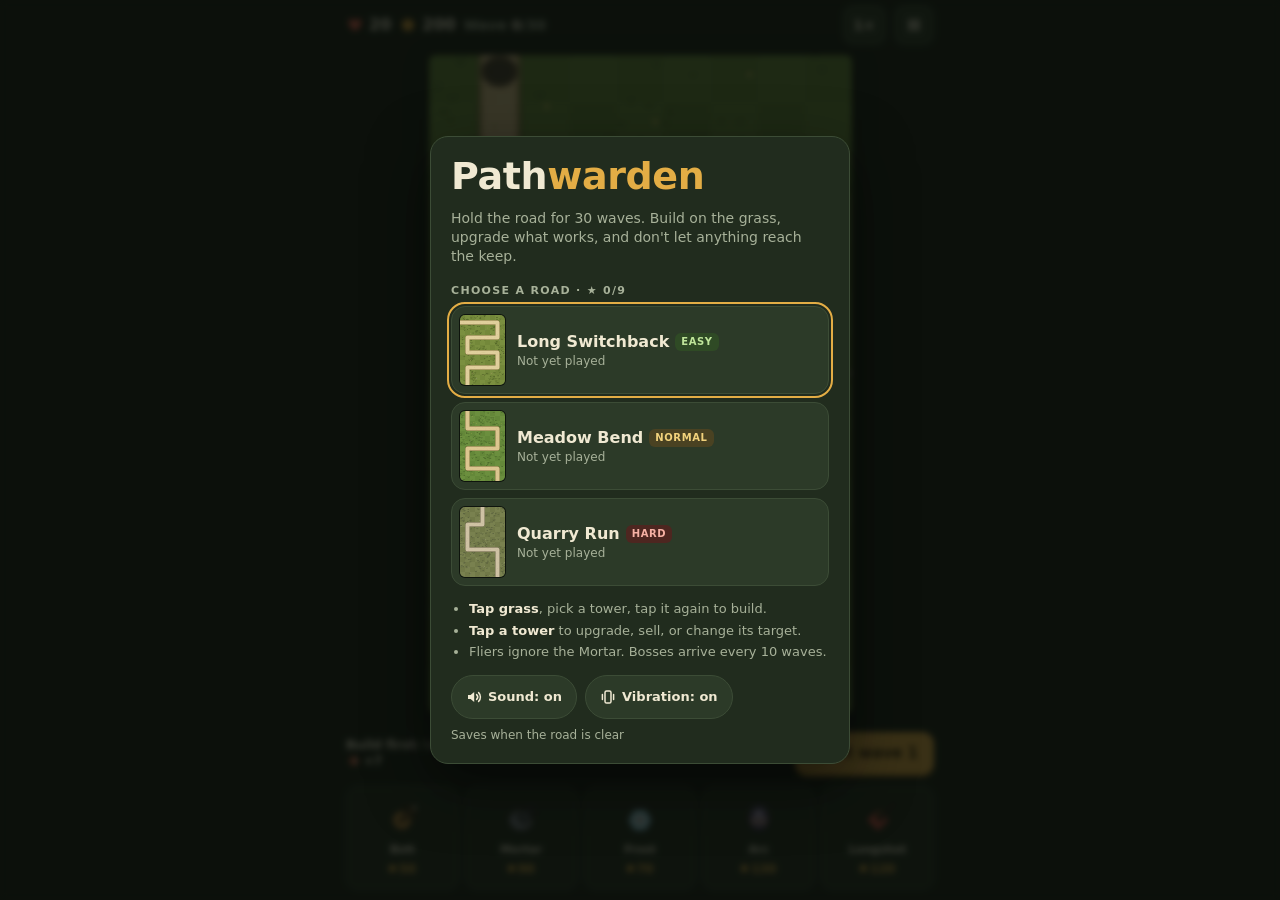
==== commit c6d709d7: "1.1 release review fixes - Armor copy: every Brute and Warlord intro and chip detail keeps 'Longshot" ====
--- a/index.html
+++ b/index.html
@@ -48,7 +48,7 @@
   max-width:620px;margin:0 auto}
 
 /* HUD */
-#hud{display:flex;align-items:center;gap:8px;padding-block:8px 6px;font-variant-numeric:tabular-nums}
+#hud{display:flex;align-items:center;gap:8px;padding-block:5px 3px;font-variant-numeric:tabular-nums}
 .stat{display:flex;align-items:center;gap:5px;font-weight:700;font-size:16px;font-family:var(--font-display)}
 .stat svg{width:18px;height:18px;flex:none}
 /* Losing a life: the count turns red and the heart jumps for 450ms (hurt). At 5 lives or fewer the heart keeps beating (low). */
@@ -61,7 +61,8 @@
 #sWave{display:block;color:var(--muted);font-size:14px;font-weight:600;white-space:nowrap}
 #sWave b{color:var(--ink)}
 .hud-sp{flex:1}
-.hbtn{height:34px;min-width:40px;padding:0 10px;border-radius:10px;background:var(--panel-2);
+/* Speed and Pause are 40px tall, the touch-target floor the rest of the UI keeps; #hud's padding keeps the row 48px. */
+.hbtn{height:40px;min-width:40px;padding:0 10px;border-radius:10px;background:var(--panel-2);
   border:1px solid var(--line);font-weight:700;font-family:var(--font-display);display:grid;place-items:center}
 .hbtn:active{transform:translateY(1px)}
 .hbtn svg{width:16px;height:16px}
@@ -69,6 +70,9 @@
 /* Board */
 #stage{flex:1;min-height:0;position:relative;display:grid;place-items:center}
 #cv{display:block;touch-action:none;border-radius:6px;box-shadow:0 0 0 2px #0e140d,0 6px 24px rgba(0,0,0,.45)}
+/* The board takes keyboard focus: arrow keys move a tile cursor (drawn on the canvas), Enter or Space taps that tile. */
+#cv:focus{outline:none}
+#cv:focus-visible{outline:2px solid var(--brass);outline-offset:2px}
 /* Bottom of the board: row 13 cols 2-6 is grass on every road, so it hides no enemies. layout() sets bottom and max-width. */
 #toast{position:absolute;left:50%;bottom:10px;transform:translate(-50%,6px);opacity:0;pointer-events:none;
   background:rgba(20,26,18,.92);border:1px solid var(--line);color:var(--ink);padding:6px 12px;border-radius:999px;
@@ -97,6 +101,8 @@
 #info b{color:var(--ink);font-weight:700}
 #chips{display:flex;flex-wrap:wrap;gap:2px 8px;line-height:16px;max-height:34px;overflow:hidden;border-radius:4px}
 #chips.one{max-height:16px}
+/* One row that can't hold all of it (a 320px phone) closes up its gaps before anything is dropped; see refreshPanel. */
+#chips.tight{column-gap:4px}
 /* A tapped chip's detail takes the row's place. Collapsed rather than hidden, so keyboard focus stays on it. */
 #chips.off{max-height:0}
 #chips:focus-visible{outline:2px solid var(--brass);outline-offset:-2px}
@@ -226,6 +232,8 @@
   #panel{grid-area:panel;justify-content:flex-end}
 }
 @media (max-width:360px){.tw .nm{font-size:10px;letter-spacing:-.02em}.tw{padding-inline:0}}
+/* A 320-340px phone: 4- and 5-digit gold beside 'Wave 12/30' pushed Pause past the gutter. Tighter gaps, and the wave without '/30'. */
+@media (max-width:340px){#hud{gap:5px}.stat{gap:3px}#sWave .of{display:none}}
 @media (min-height:820px){.tw canvas{width:40px;height:40px}#pbody{height:104px}}
 </style>
 </head>
@@ -234,12 +242,12 @@
   <header id="hud">
     <div class="stat" id="sLives" title="Lives" role="img" aria-label="20 lives"><svg viewBox="0 0 20 20" aria-hidden="true"><path d="M10 17.5S2.5 12.8 2.5 7.4A3.9 3.9 0 0 1 10 5.3a3.9 3.9 0 0 1 7.5 2.1c0 5.4-7.5 10.1-7.5 10.1z" fill="#e3644f" stroke="#2a1410" stroke-width="1.3"/></svg><span>20</span></div>
     <div class="stat" id="sGold" title="Gold" role="img" aria-label="200 gold"><svg viewBox="0 0 20 20" aria-hidden="true"><circle cx="10" cy="10" r="7.2" fill="#e3ad45" stroke="#3a2a0b" stroke-width="1.3"/><circle cx="10" cy="10" r="4" fill="none" stroke="#9b6f1d" stroke-width="1.3"/></svg><span>200</span></div>
-    <div class="stat" id="sWave">Wave&nbsp;<b>0</b>/30</div>
+    <div class="stat" id="sWave">Wave&nbsp;<b>0</b><span class="of">/30</span></div>
     <div class="hud-sp"></div>
     <button class="hbtn" id="bSpeed" aria-label="Game speed 1×">1×</button>
     <button class="hbtn" id="bPause" aria-label="Pause"><svg viewBox="0 0 16 16"><rect x="3" y="2" width="3.6" height="12" rx="1" fill="currentColor"/><rect x="9.4" y="2" width="3.6" height="12" rx="1" fill="currentColor"/></svg></button>
   </header>
-  <div id="stage"><canvas id="cv" role="img" aria-label="Game board"></canvas><div id="toast" role="status" aria-live="polite"></div><div id="sr" class="vh" role="status" aria-live="polite"></div></div>
+  <div id="stage"><canvas id="cv" role="img" tabindex="0" aria-label="Game board. Arrow keys pick a tile, Enter taps it."></canvas><div id="toast" role="status" aria-live="polite"></div><div id="sr" class="vh" role="status" aria-live="polite"></div></div>
   <footer id="panel">
     <div id="phead"><div id="info"><div id="infoMsg"></div><div id="chips" role="button" tabindex="0" hidden></div></div><button id="bWave">Start wave 1</button></div>
     <div id="pbody">
@@ -269,7 +277,7 @@
       <li><b>Tap a tower</b> to upgrade, sell, or change its target.</li>
       <li>Fliers ignore the Mortar. Bosses arrive every 10 waves.</li>
     </ul>
-    <div class="foot"><div class="pills"><button class="pill" id="bMute"><svg viewBox="0 0 16 16" aria-hidden="true"><path d="M2 6h2.6L8.2 3v10L4.6 10H2z" fill="currentColor"/><path class="i-on" d="M10.6 5.6a3.4 3.4 0 0 1 0 4.8M12.6 3.6a6.2 6.2 0 0 1 0 8.8" fill="none" stroke="currentColor" stroke-width="1.5" stroke-linecap="round"/><path class="i-off" d="M10.8 6l3.6 4M14.4 6l-3.6 4" fill="none" stroke="currentColor" stroke-width="1.5" stroke-linecap="round"/></svg><span>Sound: on</span></button><button class="pill" id="bVibe" hidden><svg viewBox="0 0 16 16" aria-hidden="true"><rect x="5" y="2" width="6" height="12" rx="1.6" fill="none" stroke="currentColor" stroke-width="1.5"/><path class="i-on" d="M2.4 5.5v5M13.6 5.5v5" fill="none" stroke="currentColor" stroke-width="1.5" stroke-linecap="round"/><path class="i-off" d="M2.5 2.5l11 11" fill="none" stroke="currentColor" stroke-width="1.5" stroke-linecap="round"/></svg><span>Vibration: on</span></button></div><span>Saves after every wave</span></div>
+    <div class="foot"><div class="pills"><button class="pill" id="bMute"><svg viewBox="0 0 16 16" aria-hidden="true"><path d="M2 6h2.6L8.2 3v10L4.6 10H2z" fill="currentColor"/><path class="i-on" d="M10.6 5.6a3.4 3.4 0 0 1 0 4.8M12.6 3.6a6.2 6.2 0 0 1 0 8.8" fill="none" stroke="currentColor" stroke-width="1.5" stroke-linecap="round"/><path class="i-off" d="M10.8 6l3.6 4M14.4 6l-3.6 4" fill="none" stroke="currentColor" stroke-width="1.5" stroke-linecap="round"/></svg><span>Sound: on</span></button><button class="pill" id="bVibe" hidden><svg viewBox="0 0 16 16" aria-hidden="true"><rect x="5" y="2" width="6" height="12" rx="1.6" fill="none" stroke="currentColor" stroke-width="1.5"/><path class="i-on" d="M2.4 5.5v5M13.6 5.5v5" fill="none" stroke="currentColor" stroke-width="1.5" stroke-linecap="round"/><path class="i-off" d="M2.5 2.5l11 11" fill="none" stroke="currentColor" stroke-width="1.5" stroke-linecap="round"/></svg><span>Vibration: on</span></button></div><span id="saveNote">Saves when the road is clear</span></div>
   </div>
 </div>
 
@@ -282,7 +290,7 @@
   </div>
 </div>
 
-<div class="ov" id="endOv" role="dialog" aria-modal="true" aria-labelledby="endTitle" hidden>
+<div class="ov" id="endOv" role="dialog" aria-modal="true" aria-labelledby="endTitle" aria-describedby="endText endStats" hidden>
   <div class="card">
     <h2 class="title" style="font-size:30px" id="endTitle">The keep has fallen</h2>
     <div id="endStars" role="img" hidden></div>
@@ -306,7 +314,7 @@
    theme:{g1:'#7a8f3f',g2:'#73883a',path:'#e0cf9c',edge:'#a8915d',deco:'#56692a',flower:'#f3a6a0'}},
   {id:'meadow',name:'Meadow Bend',diff:'Normal',hp:1.0,pts:[[1,-1],[1,3],[7,3],[7,7],[1,7],[1,11],[7,11],[7,14]],
    theme:{g1:'#6b8f3e',g2:'#648839',path:'#dcc690',edge:'#a68c59',deco:'#4c6b2b',flower:'#f1d36b'}},
-  {id:'quarry',name:'Quarry Run',diff:'Hard',hp:1.035,pts:[[4,-1],[4,3],[1,3],[1,8],[7,8],[7,14]],
+  {id:'quarry',name:'Quarry Run',diff:'Hard',hp:1.06,pts:[[4,-1],[4,3],[1,3],[1,8],[7,8],[7,14]],
    theme:{g1:'#79814f',g2:'#717948',path:'#cfc2a4',edge:'#8c8166',deco:'#5a613e',flower:'#d9d3c1'}},
 ];
 // desc: what sets a tower apart. key: the same trait in a word or two, for lines too narrow for desc.
@@ -318,18 +326,20 @@
   long:  {name:'Longshot',cost:120,range:4.6,rate:2.1,dmg:78,pierce:true,air:true,color:'#cf5547',desc:'Huge range. Ignores armor.',key:'Ignores armor'},
 };
 const TKEYS=Object.keys(TD);
+// armor: taken off every hit but a Longshot's, down to CFG.armorFloor of it, and growing CFG.armorGrow a wave (armorAt). It is what
+// gives the towers their jobs: a Bolt's small, fast hits lose most of their damage to a Brute or a Warlord, a Longshot's lose none.
 const ED={
   grunt:   {name:'Grunt',hp:42, spd:1.0, gold:5,  r:0.26,color:'#c9583a',lives:1},
   scout:   {name:'Scout',hp:22, spd:1.75,gold:4,  r:0.2, color:'#e8c547',lives:1},
-  brute:   {name:'Brute',hp:175,spd:0.6, gold:14, r:0.36,color:'#87909b',lives:2,armor:3},
+  brute:   {name:'Brute',hp:175,spd:0.6, gold:14, r:0.36,color:'#87909b',lives:2,armor:8},
   wisp:    {name:'Wisp',hp:36, spd:1.25,gold:7,  r:0.24,color:'#bfe7ff',lives:1,fly:true},
   splitter:{name:'Splitter',hp:80,spd:0.85,gold:6,r:0.3,color:'#4f86d9',lives:1,split:true},
-  boss:    {name:'Warlord',hp:900,spd:0.42,gold:100,r:0.5,color:'#6a3d8f',lives:5,armor:6,boss:true},
+  boss:    {name:'Warlord',hp:900,spd:0.42,gold:100,r:0.5,color:'#6a3d8f',lives:5,armor:12,boss:true},
 };
 // Balance (tests/balance.js checks it; README 'Balance' has the numbers). hpA, hpB: enemy HP grows by 1+hpA*(w-1)+hpB*(w-1)^2.
-// themeBudget: a themed wave's share of the Mixed wave's HP. earlyMul: calling wave w early pays earlyMul*(10+w); above 3,
-// always calling early turns into a net gain, so keep it at 3 or less. Defined up here: loading storage already builds waves.
-const CFG={hpA:0.25,hpB:0.025,goldGrow:0.01,bonusA:15,bonusB:2,startGold:200,earlyMul:3,themeBudget:0.85};
+// themeBudget: a themed wave's share of the Mixed wave's HP. earlyMul: calling wave w early pays earlyMul*(10+w), at most 3
+// (README 'Balance' has what the bot makes of it). armorGrow, armorFloor: see ED. Defined up here: loading storage already builds waves.
+const CFG={hpA:0.25,hpB:0.021,goldGrow:0.01,bonusA:15,bonusB:2,startGold:200,earlyMul:3,themeBudget:0.85,armorGrow:0.03,armorFloor:0.25};
 // The wave themes with a tag in the preview, and the tag's class (see waveTheme). Mixed has none.
 const THEME_CLS={Swarm:'swarm',Armored:'armored','Air raid':'air'};
 // Fliers are drawn this many tiles above the road. Shots, sparks and the kill pop aim there too.
@@ -340,6 +350,8 @@
 const MODE_NAME={first:'First',tough:'Toughest',air:'Fliers'};
 // What #infoMsg says for 4s after a tap on Target.
 const MODE_TIP={first:'First: shoots whoever is closest to the keep.',tough:'Toughest: focuses Brutes and Warlords. Fliers may slip past.',air:'Fliers: shoots fliers first, then the leader.'};
+// A tower that can't hit fliers (the Mortar) has nothing to let slip past, so its Toughest line stops after the first sentence.
+const modeTip=(type,m)=>m==='tough'&&TD[type].air===false?MODE_TIP.tough.split('. ')[0]+'.':MODE_TIP[m];
 // The modes a tower cycles through: one that can't hit fliers (the Mortar) has no 'Fliers'.
 const towerModes=type=>TD[type].air===false?MODES.filter(m=>m!=='air'):MODES;
 // 1.0 saves: 'strong' was the Longshot's untouched default, so it becomes First there and Toughest on any other tower.
@@ -406,33 +418,43 @@
 
 /* ---------- storage ---------- */
 const STORE='pathwarden.v1';
-let S=null;
-try{S=JSON.parse(localStorage.getItem(STORE))}catch(e){S=null}
-if(!S||typeof S!=='object'||Array.isArray(S))S={};
-if(!S.best||typeof S.best!=='object'||Array.isArray(S.best))S.best={};
-// One saved run per road (S.saves[mapId]); S.last is the road saved most recently.
-{
-  const raw=S.saves&&typeof S.saves==='object'&&!Array.isArray(S.saves)?S.saves:{};
+// noSave: storage can't be written (site data blocked, or full); the game says so (saveWarn) instead of promising saves.
+// booted: the page has finished loading, so a toast can show. synced: see persist().
+let noSave=false,booted=false,synced={keys:{},saves:{}};
+// The stored object as parsed, or null: nothing stored, unreadable (site data blocked) or not an object.
+function loadRaw(){let v=null;try{v=JSON.parse(localStorage.getItem(STORE))}catch(e){return null}return v&&typeof v==='object'&&!Array.isArray(v)?v:null}
+// A stored object made safe to play from: whatever this version can't use is dropped or rebuilt. Returns a new object.
+function readStore(raw){
+  const S={...(raw||{})},obj=v=>!!v&&typeof v==='object'&&!Array.isArray(v);
+  // Best wave per road, whole numbers only: anything else would show as 'Best wave [object Object]' and block every new best there.
+  const bst=obj(S.best)?S.best:{};S.best={};
+  for(const m of MAPS){const v=bst[m.id];if(Number.isInteger(v)&&v>0)S.best[m.id]=v}
+  // One saved run per road (S.saves[mapId]); S.last is the road saved most recently.
+  const slots=obj(S.saves)?S.saves:{};
   // No empty runs, the same rule as saveRun: 1.0 saved wave 0 with no towers whenever you left for the menu.
   const real=sv=>sv&&!(sv.wave===0&&!sv.towers.length);
   S.saves={};
-  for(const m of MAPS){const sv=validSave(raw[m.id]);if(real(sv)&&sv.map===m.id)S.saves[m.id]=sv}
+  for(const m of MAPS){const sv=validSave(slots[m.id]);if(real(sv)&&sv.map===m.id)S.saves[m.id]=sv}
   // 1.0 kept a single S.save; move it into its road's slot if that slot is free.
   const old=validSave(S.save);
   if(real(old)&&!S.saves[old.map]){S.saves[old.map]=old;S.last=old.map}
   delete S.save;
   // Enemy types the player has met (startWave adds each wave's). A player from before 1.1 has met everything up to their best wave,
-  // so they are not introduced to it again. Every type is in waves 1-10, so the walk stops at 60 even if a best is corrupt.
+  // so they are not introduced to it again. That is 1.0's waves: the Mixed formula and the boss waves, not 1.1's themes (1.0's wave 5
+  // brought Wisps, and its first Splitters came in wave 7). Every type is in waves 1-10, so the walk stops at 60 even if a best is corrupt.
   if(Array.isArray(S.seen))S.seen=[...new Set(['grunt',...S.seen.filter(t=>Object.keys(ED).includes(t))])];
   else{
     const top=Math.min(60,Math.max(0,...Object.values(S.best).filter(Number.isFinite)));S.seen=['grunt'];
-    for(let w=1;w<=top;w++)for(const [t] of buildWave(w))if(!S.seen.includes(t))S.seen.push(t);
-  }
-  // Stars per road (1-3), earned by winning the campaign. Before 1.1 a win only left a best of 30, which counts as 1 star.
-  const st=S.stars&&typeof S.stars==='object'&&!Array.isArray(S.stars)?S.stars:{};S.stars={};
-  for(const m of MAPS){const v=st[m.id],b=S.best[m.id];if([1,2,3].includes(v))S.stars[m.id]=v;else if(Number.isFinite(b)&&b>=FINAL_WAVE)S.stars[m.id]=1}
-  persist();
-}
+    for(let w=1;w<=top;w++)for(const [t] of (w%10?mixedWave(w):buildWave(w)))if(!S.seen.includes(t))S.seen.push(t);
+  }
+  // Stars per road (1-3), earned by winning the campaign. Before 1.1 a win only left a best of 30, which counts as 1 star. That is
+  // done once, for storage from before 1.1 (no S.stars): from then on only a win gives stars, so a count never changes between launches.
+  const had=!!S.stars&&typeof S.stars==='object'&&!Array.isArray(S.stars),st=had?S.stars:{};S.stars={};
+  for(const m of MAPS){const v=st[m.id],b=S.best[m.id];if([1,2,3].includes(v))S.stars[m.id]=v;else if(!had&&Number.isFinite(b)&&b>=FINAL_WAVE)S.stars[m.id]=1}
+  return S;
+}
+let S=readStore(loadRaw());
+persist();
 // Drop anything in a stored run that this version can't rebuild, rather than failing to start.
 function validSave(sv){
   if(!sv||typeof sv!=='object')return undefined;
@@ -445,22 +467,54 @@
   }).map(t=>({type:t.type,c:t.c,r:t.r,level:[1,2,3].includes(t.level)?t.level:1,
     spent:Number.isFinite(t.spent)&&t.spent>0?Math.round(t.spent):TD[t.type].cost,mode:migrateMode(t.type,t.mode)}));
   sv.won=!!sv.won;
-  // The run report so far. A save from before 1.1 (or a damaged one) starts the report over rather than failing to load.
-  sv.stats=validStats(sv.stats);
+  // The run report so far. A save from before 1.1 (or a damaged one) starts the report over rather than failing to load. Past wave 0,
+  // that report covers only the waves from here (stats.from), and the end card says so.
+  const restart=!statsOk(sv.stats);sv.stats=validStats(sv.stats);if(restart&&sv.wave>0)sv.stats.from=sv.wave+1;
   if(!int(sv.prevBest,0))delete sv.prevBest;
+  // left: the wave the run was on when it was left mid-wave (markLeft); resuming says which waves restart.
+  if(!(Number.isInteger(sv.left)&&sv.left>sv.wave))delete sv.left;
   return sv;
 }
 // A run's report: kills, gold earned (kills, wave bonuses, early calls), lives lost per enemy type (leaks), damage dealt per
 // tower type (dmg) and how many times Frost slowed something. Used as stored only if every number is finite and >= 0 and every
-// key is an enemy (leaks) or tower (dmg) type; otherwise a fresh report. Always returns a copy.
+// key is an enemy (leaks) or tower (dmg) type; otherwise a fresh report. Always returns a copy. from: the first wave a report covers,
+// when it was started over on a run loaded from an older save (validSave); a whole run's report has none.
 function freshStats(){return {kills:0,gold:0,leaks:{},dmg:{},slowed:0}}
-function validStats(s){
+function statsOk(s){
   const num=v=>typeof v==='number'&&Number.isFinite(v)&&v>=0;
   const tally=(o,keys)=>!!o&&typeof o==='object'&&!Array.isArray(o)&&Object.entries(o).every(([k,v])=>keys.includes(k)&&num(v));
-  if(!s||typeof s!=='object'||!num(s.kills)||!num(s.gold)||!num(s.slowed)||!tally(s.leaks,Object.keys(ED))||!tally(s.dmg,TKEYS))return freshStats();
-  return {kills:s.kills,gold:s.gold,leaks:{...s.leaks},dmg:{...s.dmg},slowed:s.slowed};
-}
-function persist(){try{localStorage.setItem(STORE,JSON.stringify(S))}catch(e){}}
+  return !!s&&typeof s==='object'&&num(s.kills)&&num(s.gold)&&num(s.slowed)&&tally(s.leaks,Object.keys(ED))&&tally(s.dmg,TKEYS);
+}
+function validStats(s){
+  if(!statsOk(s))return freshStats();
+  const o={kills:s.kills,gold:s.gold,leaks:{...s.leaks},dmg:{...s.dmg},slowed:s.slowed};
+  if(Number.isInteger(s.from)&&s.from>1)o.from=s.from;
+  return o;
+}
+// Several tabs share one store, and each read it once at load. So before writing, persist() folds in what other tabs wrote since
+// this one last synced (adopt), rather than writing its own stale copy over it. synced holds that last sync as JSON, per key and per
+// road's saved run, which tells this tab's own changes from theirs. Returns false when storage can't be written.
+function snapshot(o){synced={keys:{},saves:{}};for(const k of Object.keys(o))synced.keys[k]=JSON.stringify(o[k]);for(const id of Object.keys(o.saves))synced.saves[id]=JSON.stringify(o.saves[id])}
+// Best waves and stars only go up, and met types add up. A road's saved run, and each setting, stays this tab's only where this tab
+// changed it since it last synced; anywhere else the stored one (another tab's) wins.
+function adopt(cur){
+  for(const m of MAPS){const id=m.id,b=Math.max(S.best[id]||0,cur.best[id]||0),st=Math.max(S.stars[id]||0,cur.stars[id]||0);
+    if(b)S.best[id]=b;if(st)S.stars[id]=st;
+    if(JSON.stringify(S.saves[id])===synced.saves[id]){if(cur.saves[id])S.saves[id]=cur.saves[id];else delete S.saves[id]}
+  }
+  for(const t of cur.seen)if(!S.seen.includes(t))S.seen.push(t);
+  for(const k of new Set([...Object.keys(S),...Object.keys(cur)])){
+    if(['best','stars','saves','seen'].includes(k)||JSON.stringify(S[k])!==synced.keys[k])continue;
+    if(k in cur)S[k]=cur[k];else delete S[k];
+  }
+}
+// Take in what other tabs wrote, without writing (a 'storage' event, or before marking a slot).
+function syncIn(){const raw=loadRaw();if(!raw)return;const cur=readStore(raw);adopt(cur);snapshot(cur)}
+function persist(){
+  const raw=loadRaw();if(raw)adopt(readStore(raw));
+  try{localStorage.setItem(STORE,JSON.stringify(S));snapshot(S);return true}
+  catch(e){if(!noSave){noSave=true;if(booted)saveWarn()}return false}
+}
 
 /* ---------- audio ---------- */
 // Every voice goes through one master gain and a limiter (AU.master -> AU.comp -> speakers), so a busy wave can't clip.
@@ -541,16 +595,23 @@
   G={map,grid:map.grid.slice(),wave:0,gold:CFG.startGold,lives:20,towers:[],enemies:[],projs:[],fx:[],spawnQ:[],W:{},time:0,
      speed:speedPref,paused:false,over:false,won:false,cleared:0,sel:null,selTower:null,pending:null,armKept:false,selAt:0,sellArm:false,sellArmAt:0,sendArmAt:0,
      poorWas:{},upWas:null,hintTiles:[],gateFlash:0,hurtT:0,hurtDur:0.45,banner:null,bannerNext:null,bossBar:null,shakeT:0,chipTip:null,modeTip:null,running:true,
-     stats:freshStats(),prevBest:S.best[map.id]||0,starRes:null};
+     stats:freshStats(),prevBest:S.best[map.id]||0,starRes:null,slot:'',srLost:0,srAt:-1e9,srTimer:0,srLow:false,cur:null};
   if(save){
     G.wave=save.wave;G.cleared=save.wave;G.gold=save.gold;G.lives=save.lives;G.won=!!save.won;G.stats=validStats(save.stats);
     if(Number.isInteger(save.prevBest))G.prevBest=save.prevBest;
     for(const t of save.towers)placeTower(t.type,t.c,t.r,t.level,t.spent,t.mode);
   }
+  // slot: this run as it was last saved or loaded (JSON), so saveRun writes only when something changed.
+  if(save)G.slot=JSON.stringify(slotOf());
   // A player's first run: point at two good tiles until the first build.
   if(!S.tutorialDone&&!Object.keys(S.best).length&&!G.towers.length)G.hintTiles=hintTiles(map);
   syncSpeed();
   layout();refreshPanel();updateHud(true);syncInert();
+  // A run left mid-wave restarts from its last calm save. Say so once, rather than lose those waves without a word.
+  if(save&&save.left){
+    const from=save.wave+1;toast(`${save.left>from?`Waves ${from}-${save.left} restart`:`Wave ${from} restarts`}: the run saves when the road is clear.`,false,4000);
+    delete save.left;persist();
+  }
 }
 function placeTower(type,c,r,level,spent,mode){
   // refund: the part of spent that sells back in full. Only builds and upgrades made between waves earn it, and the next wave clears it.
@@ -567,6 +628,8 @@
 function sellValue(t){return t.refund+Math.floor((t.spent-t.refund)*0.7)}
 const earlyBonus=w=>CFG.earlyMul*(10+w);
 const hpScale=w=>1+CFG.hpA*(w-1)+CFG.hpB*(w-1)*(w-1);
+// A type's armor in wave w: it grows by CFG.armorGrow a wave. A hit loses the armor, down to CFG.armorFloor of its damage (hurt).
+const armorAt=(d,w)=>(d.armor||0)*(1+(w-1)*CFG.armorGrow);
 
 // Every non-boss wave before 1.1: a blend of everything met so far. Waves 1-4 and every Mixed wave are still this.
 function mixedWave(w){
@@ -622,8 +685,18 @@
 const INTRO=['grunt','scout','brute','wisp','splitter','boss'];
 function newTypes(w){const m=waveCounts(w);return INTRO.filter(t=>m[t]&&!S.seen.includes(t))}
 // What #info says about a type the first time it comes (plain copy), and in a tapped chip's detail.
+// A blurb's sentences: "Wisp. Flies. Mortars can't hit it." -> ['Wisp.', 'Flies.', "Mortars can't hit it."].
+const sentences=s=>s.split('. ').map((x,i,a)=>i<a.length-1?x+'.':x);
 const BLURB={grunt:'Grunt. Steady and common.',scout:'Scout. Fast and fragile.',brute:'Brute. Armored, so small hits do less. Longshot ignores armor. Costs 2 lives.',
-  wisp:"Wisp. Flies. Mortars can't hit it.",splitter:'Splitter. Bursts into 2 Scouts.',boss:'Warlord. Heavy armor. Costs 5 lives.'};
+  wisp:"Wisp. Flies. Mortars can't hit it.",splitter:'Splitter. Bursts into 2 Scouts.',boss:'Warlord. Heavy armor. Longshot ignores armor. Costs 5 lives.'};
+// When a line runs out of room, a blurb gives up sentences from the front: its name first (the line names the type already), then
+// the rest in order, keeping the last. An armored type's counter, COUNTER, is the one kept instead: armor decides a run, and that is
+// its answer, so on a 320px phone the Brute reads 'Longshot ignores armor.' rather than 'Costs 2 lives.' (the chips and a leak show
+// the lives). drops(s): the order s's sentences go in, from the first to go; the sentence kept is not in it.
+const COUNTER='Longshot ignores armor.';
+function drops(s){const keep=s.includes(COUNTER)?s.indexOf(COUNTER):s.length-1;return s.map((_,i)=>i).filter(i=>i!==keep)}
+// s with the first 0, 1, 2, ... sentences of order gone, longest first.
+function shorter(s,order){const out=[];for(let k=0;k<=order.length;k++){const gone=order.slice(0,k);out.push(s.filter((_,i)=>!gone.includes(i)).join(' '))}return out}
 // The small line under 'WAVE N', parts joined with ' · ': the theme ('Air raid'; not Mixed), or the Warlord's warning, then what is new.
 // A Warlord's first wave already says it is coming, so it is not 'New' as well.
 function bannerSub(w){
@@ -640,8 +713,11 @@
 function say(msg){if(!msg)return;const el=$('#sr');el.textContent=el.textContent===msg?msg+'\u00a0':msg}
 const goldGain=()=>flashClass($('#sGold'),'gain',250);
 
+// Wave 30 ends the campaign. Until it is won, the next wave can't be called while it is on the road, so the win always comes on a
+// calm road (waveDone), where the stars are given and the win card shows. From wave 31 on, calling early is open again.
+const finaleLive=()=>!G.won&&G.wave>=FINAL_WAVE&&activeWaves()>0;
 function startWave(){
-  if(!G||G.over||G.spawnQ.length)return;
+  if(!G||G.over||G.spawnQ.length||finaleLive())return;
   const early=activeWaves()>0;
   for(const t of G.towers)t.refund=0;
   G.sendArmAt=0;
@@ -659,7 +735,7 @@
 function spawnEnemy(type,w,dist,frac){
   const d=ED[type],hp=d.hp*hpScale(w)*G.map.hp*(frac||1);
   const e={type,d,w,hp,max:hp,spd:d.spd*(1+Math.min(0.25,(w-1)*0.006)),dist,slow:0,slowT:0,x:0,y:0,dx:0,dy:1,r:d.r,
-    armor:(d.armor||0)*(1+(w-1)*0.03),fly:!!d.fly,gold:Math.round(d.gold*(1+CFG.goldGrow*(w-1))),hitT:0,tinkT:0,tinkA:0,pierceT:0,bob:Math.random()*6,dead:false};
+    armor:armorAt(d,w),fly:!!d.fly,gold:Math.round(d.gold*(1+CFG.goldGrow*(w-1))),hitT:0,tinkT:0,tinkA:0,pierceT:0,bob:Math.random()*6,dead:false};
   const p=G.map.path.at(dist);e.x=p.x;e.y=p.y;e.dx=p.dx;e.dy=p.dy;
   G.enemies.push(e);G.W[w].alive++;
   // The Warlord's entrance: dark rings out of the cave, its banner and a horn.
@@ -685,7 +761,9 @@
   const s=G.W[w];if(!s)return false;s.alive--;
   if(s.rem<=0&&s.alive<=0&&!G.over){
     delete G.W[w];
-    const b=CFG.bonusA+CFG.bonusB*w,c0=G.cleared;G.gold+=b;G.stats.gold+=b;G.cleared=Math.max(G.cleared,w);
+    // Cleared means every wave up to it is over: a wave called early that clears first does not count while an earlier one is out.
+    const b=CFG.bonusA+CFG.bonusB*w,c0=G.cleared,low=activeWaves()?Math.min(...Object.keys(G.W).map(Number))-1:Math.max(G.wave,w);
+    G.gold+=b;G.stats.gold+=b;G.cleared=Math.max(G.cleared,low);
     // The run only saves when the road is calm, so record a new best right away: leaving mid-wave must not lose it.
     if(G.cleared>(S.best[G.map.id]||0))recordBest();
     // Once a run, as it first passes the road's best from before it began (not on a first run, which has none).
@@ -709,7 +787,7 @@
 // The run report credits src with the damage that landed, up to the HP the enemy had left.
 function hurt(e,dmg,pierce,src){
   if(e.dead)return;
-  const a=pierce?0:e.armor,d=Math.max(dmg*0.25,dmg-a);
+  const a=pierce?0:e.armor,d=Math.max(dmg*CFG.armorFloor,dmg-a);
   if(src)G.stats.dmg[src]=(G.stats.dmg[src]||0)+Math.max(0,Math.min(e.hp,d));
   e.hp-=d;
   if(pierce)e.pierceT=0.08;
@@ -746,18 +824,30 @@
 // The keep, in tiles: the road's last point, pulled onto the board.
 function keepPos(){const P=G.map.path.P,b=P[P.length-1];return {x:clamp(b.x,0.4,COLS-0.4),y:clamp(b.y,0.4,ROWS-0.4)}}
 function leak(e){
-  e.dead=true;G.lives=Math.max(0,G.lives-e.d.lives);G.gateFlash=0.6;
+  // The lives it took: what it costs, or what was left. The report then adds up to the lives lost (never 21 of 20).
+  const lost=Math.min(e.d.lives,G.lives);
+  e.dead=true;G.lives-=lost;G.gateFlash=0.6;
   if(G.W[e.w])G.W[e.w].leaked=(G.W[e.w].leaked||0)+1;
-  G.stats.leaks[e.type]=(G.stats.leaks[e.type]||0)+e.d.lives;
+  G.stats.leaks[e.type]=(G.stats.leaks[e.type]||0)+lost;sayLeak(lost);
   bossGone(e);
   if(S.vibe!==false){try{navigator.vibrate&&navigator.vibrate(e.d.boss?[60,40,60]:30)}catch(x){}}
   // A red vignette (real time, see frame()), the lives lost above the keep, and the HUD heart. A new leak refreshes the vignette; it never stacks.
   G.hurtDur=e.d.boss?0.8:0.45;G.hurtT=Math.max(G.hurtT||0,G.hurtDur);
-  const kp=keepPos();G.fx.push({k:'text',x:kp.x,y:kp.y-0.5,t:0,dur:1.0,s:`-${e.d.lives}`,c:'#ff8a75',sz:1.25});
+  const kp=keepPos();G.fx.push({k:'text',x:kp.x,y:kp.y-0.5,t:0,dur:1.0,s:`-${lost}`,c:'#ff8a75',sz:1.25});
   flashClass($('#sLives'),'hurt',450);updateHud();
   // The leak that ends the run plays only the game-over cue.
   if(G.lives<=0){gameOver();return}
   sfx('leak');waveDone(e.w);
+}
+// Leaks for screen readers (#sr): summed and read at most once every 2s ('Lost 3 lives, 12 left'), and the first time lives drop to
+// 5 or fewer 'Low on lives' too. Not the leak that ends the run: the end card is read out then.
+function sayLeak(n){
+  G.srLost+=n;if(G.srTimer)return;
+  const g=G;g.srTimer=setTimeout(()=>{
+    g.srTimer=0;if(G!==g||g.over||!g.srLost)return;
+    const low=g.lives<=5&&!g.srLow;if(low)g.srLow=true;
+    say(`Lost ${g.srLost} ${g.srLost===1?'life':'lives'}, ${g.lives} left${low?'. Low on lives':''}`);g.srLost=0;g.srAt=performance.now();
+  },Math.max(0,2000-(performance.now()-g.srAt)));
 }
 // n particles of radius r0-r1 tiles (half as many under reduced motion). With c2, every other particle is c2.
 function burst(x,y,color,n,fly,r0=0.04,r1=0.09,c2){
@@ -874,17 +964,33 @@
 }
 
 /* ---------- save/end ---------- */
+function slotOf(){
+  return {map:G.map.id,wave:G.wave,gold:G.gold,lives:G.lives,won:G.won,
+    towers:G.towers.map(t=>({type:t.type,c:t.c,r:t.r,level:t.level,spent:t.spent,mode:t.mode})),stats:validStats(G.stats),prevBest:G.prevBest};
+}
 function saveRun(){
   if(!G||G.over)return;
   const id=G.map.id;
   // No empty runs. If everything built before wave 1 was sold, the slot would only bring the towers back.
-  if(G.wave===0&&G.towers.length===0){if(S.saves[id]){delete S.saves[id];persist()}return}
-  S.saves[id]={map:id,wave:G.wave,gold:G.gold,lives:G.lives,won:G.won,
-    towers:G.towers.map(t=>({type:t.type,c:t.c,r:t.r,level:t.level,spent:t.spent,mode:t.mode})),stats:validStats(G.stats),prevBest:G.prevBest};
-  S.last=id;
+  if(G.wave===0&&G.towers.length===0){G.slot='';if(S.saves[id]){delete S.saves[id];persist()}return}
+  // Unchanged since this run last saved (a tab hidden and shown again): write nothing, so a tab left open can't put its old run
+  // back over one played since in another tab.
+  const sv=slotOf(),js=JSON.stringify(sv);if(js===G.slot)return;
+  S.saves[id]=sv;S.last=id;G.slot=js;
   if(G.cleared>(S.best[id]||0))S.best[id]=G.cleared;
   persist();
 }
+// Left mid-wave (the app hidden, or Main menu): the run will restart from its slot, the last calm moment. Mark the slot with the
+// wave it was on, so resuming says which waves restart (newGame). Another tab's newer run on this road is never marked.
+function markLeft(){
+  if(!G||!G.running||G.over||isCalm())return;
+  syncIn();const sv=S.saves[G.map.id];
+  if(!sv||G.wave<=sv.wave||sv.left===G.wave)return;
+  sv.left=G.wave;persist();
+}
+// Storage can't be written: say it once, and the menu stops saying it saves.
+let saveWarned=false;
+function saveWarn(){$('#saveNote').textContent="Can't save on this device";if(!saveWarned&&G&&G.running){saveWarned=true;toast("Can't save on this device: progress ends when you close it",true,4000)}}
 function recordBest(){const id=G.map.id;if(G.cleared>(S.best[id]||0)){S.best[id]=G.cleared}persist()}
 function gameOver(){
   G.over=true;G.running=false;recordBest();delete S.saves[G.map.id];persist();
@@ -894,9 +1000,10 @@
   G.hurtT=0.9;G.bannerNext=null;if(G.banner)G.banner.cut=0.4;syncInert();
   const g=G;setTimeout(()=>{if(G===g&&G.over&&$('#endOv').hidden)showEnd(false)},900);
 }
-// Stars for winning the campaign, by the lives left: 3 from STAR3, 2 from STAR2, else 1. Set against the balance bot (tests/balance.js):
-// its smart Normal winners finish with 2-15 lives (median 10), so they split across 1, 2 and 3 stars; on Hard they finish with 1-7.
-const STAR3=13,STAR2=10;
+// Stars for winning the campaign, by the lives left: 3 from STAR3, 2 from STAR2, else 1 (the plan's 16 and 10). tests/balance.js
+// checks them against its smart bot (its Normal winners must earn all three, its Hard winners rarely 3); README 'Balance' has the
+// numbers it gives.
+const STAR3=16,STAR2=10;
 const starCount=l=>l>=STAR3?3:l>=STAR2?2:1;
 const STAR_D='M12 1.9L15 8.9L22.7 9.6L16.9 14.7L18.6 22.1L12 18.2L5.4 22.1L7.1 14.7L1.3 9.6L9 8.9z';
 // Three stars, the first n earned. Stars from index `from` up pop in, 150ms apart (not under reduced motion).
@@ -912,6 +1019,10 @@
 const END_TIP={wisp:"Wisps fly. Mortars can't hit them, but Bolt, Frost, Arc and Longshot can.",brute:'Armor blunts small hits. Longshot ignores armor.',
   boss:'Armor blunts small hits. Longshot ignores armor.',scout:'Scouts are fast. Frost slows them down.',
   splitter:'Splitters burst into 2 Scouts. Hit them early on the road.',grunt:'Build where the road bends so one tower covers two stretches.'};
+// The Wisp tip names the Mortar's blind spot. A run whose towers dealt damage but none of it by Mortars (a Bolts-only run) had no
+// Mortar to blame, so it says what thins a flock instead.
+const WISP_NO_MORTAR='Wisps come in flocks. Arc chains through them, and Frost slows them down.';
+const endTip=type=>{const d=G.stats.dmg;return type==='wisp'&&TKEYS.some(k=>d[k]>0)&&!(d.mortar>0)?WISP_NO_MORTAR:END_TIP[type]};
 // #endStats: kills and gold; up to 3 types that got through, by lives lost; each tower type's share of the damage as a bar and a
 // line (types at 1% or more), with how often Frost slowed something; and on a loss, the tip.
 // Each part is kept whole on a narrow card, and a separator stays with the part before it, so no line starts with '·'.
@@ -919,18 +1030,22 @@
 const nwJoin=(parts,sep)=>parts.map((p,i)=>`<span class="nw">${p}${i<parts.length-1?sep.trimEnd():''}</span>`).join(' ');
 function endStatsHtml(loss){
   const s=G.stats,out=[],en=n=>n.toLocaleString('en-US');
-  out.push(`<div>${nwJoin([`${en(s.kills)} kill${s.kills===1?'':'s'}`,`${en(s.gold)} gold earned`],' · ')}</div>`);
+  // A report started over on a run from an older save (stats.from) says which waves it covers, so it never claims the whole run.
+  const from=s.from>1?`<span class="nw">From wave ${s.from}:</span> `:'';
+  out.push(`<div>${from}${nwJoin([`${en(s.kills)} kill${s.kills===1?'':'s'}`,`${en(s.gold)} gold earned`],' · ')}</div>`);
   const lk=Object.entries(s.leaks).filter(([,v])=>v>0).sort((a,b)=>b[1]-a[1]||INTRO.indexOf(a[0])-INTRO.indexOf(b[0]));
-  out.push(lk.length?`<div>Got through: ${nwJoin(lk.slice(0,3).map(([t,v])=>{const n=Math.round(v/ED[t].lives);return `${n} ${ED[t].name}${n===1?'':'s'} (-${v})`}),', ')}</div>`
-    :'<div class="ok">Nothing got through.</div>');
+  // Only the leak that ended the run can cost less than its type does (it took what was left), so rounding up counts it too.
+  out.push(lk.length?`<div>Got through: ${nwJoin(lk.slice(0,3).map(([t,v])=>{const n=Math.ceil(v/ED[t].lives);return `${n} ${ED[t].name}${n===1?'':'s'} (-${v})`}),', ')}</div>`
+    :`<div class="ok">${s.from>1?`Nothing got through from wave ${s.from}.`:'Nothing got through.'}</div>`);
   const tot=TKEYS.reduce((a,k)=>a+(s.dmg[k]||0),0);
   if(tot>0){
     const ds=TKEYS.filter(k=>s.dmg[k]>0).map(k=>[k,100*s.dmg[k]/tot]).sort((a,b)=>b[1]-a[1]);
-    const line=ds.filter(([,p])=>Math.round(p)>=1).map(([k,p])=>`${TD[k].name} ${Math.round(p)}%`);
+    // Types under 1% are only in the bar: one at 0.7% would read '1%'.
+    const line=ds.filter(([,p])=>p>=1).map(([k,p])=>`${TD[k].name} ${Math.round(p)}%`);
     if(s.slowed>0)line.push(`Frost slowed ${fmtK(s.slowed)}`);
     out.push(`<div><div class="dbar" aria-hidden="true">${ds.map(([k,p])=>`<i data-t="${k}" style="width:${p.toFixed(3)}%;background:${TD[k].color}"></i>`).join('')}</div><div class="dmg">${nwJoin(line,' · ')}</div></div>`);
   }
-  if(loss&&lk.length)out.push(`<div class="tip">${END_TIP[lk[0][0]]}</div>`);
+  if(loss&&lk.length)out.push(`<div class="tip">${endTip(lk[0][0])}</div>`);
   return out.join('');
 }
 function showEnd(win){
@@ -941,17 +1056,20 @@
     ?`All <b>${FINAL_WAVE}</b> waves cleared on ${G.map.name} with <b>${G.lives}</b> lives left. Keep going for endless waves, or head back to try another road.`
     :endless?`Cleared <b>${G.cleared}</b> waves, ${G.cleared-FINAL_WAVE} past the campaign.${G.cleared>G.prevBest?' <span class="tag rec">New record</span>':''}`
     :`You held <b>${G.cleared}</b> wave${G.cleared===1?'':'s'} on ${G.map.name}. Best here: <b>${S.best[G.map.id]||0}</b>.`;
-  // The win's stars, the ones new to this road popping in, and how to earn the next.
-  const sr=G.starRes||{n:starCount(G.lives),was:3},stars=$('#endStars'),hint=$('#endHint');
+  // The win's stars, the ones new to this road popping in, and how to earn the next. A road that already had more than this run
+  // earned keeps them, and the hint says so instead of asking for a star it has.
+  const sr=G.starRes||{n:starCount(G.lives),was:starCount(G.lives)},stars=$('#endStars'),hint=$('#endHint');
   stars.hidden=hint.hidden=!win;
   if(win){
     stars.innerHTML=starsHtml(sr.n,sr.was);stars.setAttribute('aria-label',`${sr.n} of 3 stars`);
-    hint.textContent=sr.n===1?`Finish with ${STAR2} or more lives for a second star.`:sr.n===2?`Finish with ${STAR3} or more lives for the third star.`:'';
-    hint.hidden=sr.n>=3;
+    const has=Math.max(sr.n,sr.was),next=has===1?`Finish with ${STAR2} or more lives for a second star.`:has===2?`Finish with ${STAR3} or more lives for the third star.`:'';
+    hint.textContent=sr.was>sr.n?`${G.map.name} keeps its ${sr.was} stars.${next?' '+next:''}`:next;
+    hint.hidden=!hint.textContent;
   }
   $('#endStats').innerHTML=endStatsHtml(!win);
   $('#bEndMain').textContent=win?'Keep going':endless?'New run':'Try again';
-  $('#endOv').hidden=false;syncOv();
+  // Opened at its top: a card scrolled down last time (a short landscape screen) must not hide this one's title.
+  const ov=$('#endOv');ov.hidden=false;ov.scrollTop=0;syncOv();
   // A win pauses the run behind the dialog. Banners and the shake from the winning moment would only play after 'Keep going'.
   if(win){G.paused=true;G.banner=G.bannerNext=null;G.shakeT=0}
 }
@@ -1296,6 +1414,11 @@
     else if(f.k==='text'){g.globalAlpha=1-k;g.font=`800 ${Math.round(s*0.34*(f.sz||1))}px ${FONT_DISPLAY}`;const ty=(still?f.y:f.y-k*0.5)*s;
       g.textAlign='center';g.lineWidth=3;g.strokeStyle='rgba(30,24,10,.8)';g.strokeText(f.s,f.x*s,ty);g.fillStyle=f.c||'#f3d27a';g.fillText(f.s,f.x*s,ty);g.globalAlpha=1}
   }
+  // The keyboard's tile cursor (see #cv's keydown): a white dash over a dark edge, on top of the board, while it has keyboard focus.
+  if(G.cur&&document.activeElement===cv&&cv.matches(':focus-visible')){
+    const {c,r}=G.cur;rr(g,c*s+2,r*s+2,s-4,s-4,s*0.14);g.strokeStyle='rgba(20,18,14,.85)';g.lineWidth=Math.max(4,s*0.12);g.stroke();
+    g.setLineDash([s*0.16,s*0.1]);g.strokeStyle='#fff';g.lineWidth=Math.max(2,s*0.06);g.stroke();g.setLineDash([]);
+  }
   // The overlays below sit on the screen, not the board, so they hold still through a shake.
   g.setTransform(DPR,0,0,DPR,0,0);
   // Leak vignette: a = 0.55*hurtT/hurtDur at the edges (the strips carry the 0.55).
@@ -1328,12 +1451,15 @@
 }
 // The pinned Warlord bar across the top of the board: every living Warlord's HP summed, a white trail easing down behind the fill,
 // and 'WARLORD' (or 'WARLORDS ×N') left and the percentage right, inside the bar. The bar is Math.max(8, 0.2T) tall, or taller
-// to hold the labels, so it covers one band and nothing under it (the cave and the first stretch of road stay clear).
-// It fades in over the first 0.3s after a Warlord leaves the cave.
+// to hold the labels, so it covers one band and nothing under it. Where the cave is on the top edge (Meadow Bend, Quarry Run) the
+// bar sits just below the cave rather than over it, so the cave and the Warlord coming out of it stay in view; elsewhere it is
+// 6px from the top. It fades in over the first 0.3s after a Warlord leaves the cave. bossBarBox: where it was last drawn (tests).
+let bossBarBox=null;
 function drawBossBar(g,s,bi,bar){
   const t=bar?bar.t:bi.walk,trail=bar?Math.max(bar.trail,bi.frac):bi.frac;
   const fs=Math.max(9,Math.round(0.28*s)); // 0.28T, at least 9px so it stays legible on small boards
-  const x=6,y=6,w=COLS*s-12,h=Math.max(8,0.2*s,fs+4);
+  // The cave is an ellipse 0.3 tile tall either side of its centre, outlined 0.06 tile wide.
+  const cv=cavePos(),x=6,y=cv.y<1?Math.ceil((cv.y+0.33)*s)+2:6,w=COLS*s-12,h=Math.max(8,0.2*s,fs+4);bossBarBox={x,y,w,h};
   g.save();g.globalAlpha=0.9*clamp(t/0.3,0,1);
   rr(g,x,y,w,h,4);g.fillStyle='rgba(20,18,14,.85)';g.fill();
   g.save();rr(g,x+1,y+1,w-2,h-2,3);g.clip();
@@ -1417,15 +1543,21 @@
   readyFit={key,html:msg.innerHTML};
 }
 // The next wave as chips: each type's icon (drawEnemy on a stub, centred) and how many come. refreshPanel runs on every gold
-// change, so the chips are rebuilt only when the road or the wave changes (chipKey). A resize clears the key, as the DPR may change.
+// change, so the chips are rebuilt only when the road, the wave or the type the 'New' intro names changes (chipKey). A resize
+// clears the key, as the DPR may change.
+// The type the intro names (the one the game introduces last) leads the chips: beside the intro there is one row, and on a 320px
+// phone a 4-type wave has no room for its last chip, which must not be the type the line is about.
 let chipKey='';
+// A tap on a theme tag shows the type the theme is built on, the way a chip shows its own: 'AIR RAID' shows the Wisp.
+const THEME_LEAD={Swarm:'scout',Armored:'brute','Air raid':'wisp'};
 function syncChips(){
-  const w=G.wave+1,key=`${G.map.id}:${w}`;if(chipKey===key)return;chipKey=key;
-  const box=$('#chips'),dpr=Math.min(3,window.devicePixelRatio||1),th=waveTheme(w);
+  const w=G.wave+1,nt=newTypes(w),lead=nt[nt.length-1]||'',key=`${G.map.id}:${w}:${lead}`;if(chipKey===key)return;chipKey=key;
+  const box=$('#chips'),dpr=Math.min(3,window.devicePixelRatio||1),th=waveTheme(w),counts=waveCounts(w);
   box.textContent='';box.setAttribute('aria-label','Next wave: '+waveSummary(w));
   // A themed wave's tag leads the row ('AIR RAID'). Mixed waves have none.
-  if(THEME_CLS[th]){const tag=document.createElement('span');tag.className='theme '+THEME_CLS[th];tag.textContent=th;box.append(tag)}
-  for(const [type,n] of Object.entries(waveCounts(w))){
+  if(THEME_CLS[th]){const tag=document.createElement('span');tag.className='theme '+THEME_CLS[th];tag.textContent=th;if(counts[THEME_LEAD[th]])tag.dataset.t=THEME_LEAD[th];box.append(tag)}
+  const list=Object.entries(counts);if(lead)list.sort((a,b)=>(b[0]===lead)-(a[0]===lead));
+  for(const [type,n] of list){
     const d=ED[type],ch=document.createElement('span'),c=document.createElement('canvas'),num=document.createElement('span');
     // The canvas outline marks fliers (blue), armor (steel) and the Warlord (purple).
     ch.className='chip'+(d.fly?' air':d.boss?' boss':d.armor?' armor':'');ch.dataset.t=type;
@@ -1439,23 +1571,39 @@
   }
 }
 // A tapped chip: the type in the next wave, with its numbers and what to know about it. Where that is too long for 3 lines
-// (the Brute on a phone), the blurb drops sentences from the front: first its name (the line already starts with it), then
-// 'Armored, so small hits do less.' (the line says 'Armor 3'), so 'Longshot ignores armor. Costs 2 lives.' still shows.
+// (the Brute or the Warlord on a phone), the blurb gives up sentences in drops() order: its name (the line already starts with it),
+// then 'Armored, so small hits do less.' (the line says 'Armor 9'), then 'Costs 2 lives.', so 'Longshot ignores armor.' always shows.
+// If even the kept sentence doesn't fit (a late wave's Warlords on a 320px phone), the head gives up its speed, then shows the HP
+// in thousands ('23.3k HP'), and at last (endless wave 100) leaves the HP out.
 function chipDetail(type){
   const w=G.wave+1,d=ED[type],n=waveCounts(w)[type]||0,hp=Math.round(d.hp*hpScale(w)*G.map.hp);
   const speed=d.spd<0.8?'Slow':d.spd>1.3?'Fast':'Normal';
-  const head=`<b>${d.name}</b> ×${n} · ${hp} HP · ${speed}${d.armor?` · Armor ${(d.armor*(1+(w-1)*0.03)).toFixed(0)}`:''}. `;
-  const sent=BLURB[type].split('. ').map((x,i,a)=>i<a.length-1?x+'.':x);
-  return sent.map((x,i)=>head+sent.slice(i).join(' '));
+  const head=(h,sp)=>`<b>${d.name}</b> ×${n}${h?` · ${h} HP`:''}${sp?` · ${speed}`:''}${d.armor?` · Armor ${armorAt(d,w).toFixed(0)}`:''}. `;
+  const sent=sentences(BLURB[type]),tails=shorter(sent,drops(sent)),kept=tails[tails.length-1];
+  return [...tails.map(x=>head(hp,true)+x),head(hp,false)+kept,head(fmtK(hp),false)+kept,head('',false)+kept];
+}
+// The 'New' intro on its 2 lines, longest first. It always names the type; where the blurb runs past the 2 lines (the Brute's and
+// the Warlord's on a phone), the other sentences go in drops() order, so an armored type keeps its counter to the end:
+// 'New: Brute. Longshot ignores armor. Costs 2 lives.', then 'New: Brute. Longshot ignores armor.'
+function newLines(type){
+  const s=sentences(BLURB[type]);
+  return shorter(s,drops(s).filter(i=>i>0)).map(x=>`<b>New:</b> ${x}`);
 }
 // A chip shows its type in #info for 4s, then the chips come back. The detail is read out too (#sr).
 // Enter or Space on #chips picks the first chip; pressed again while a detail shows, the next one.
+// The detail takes the row's place, so the row's spots (spots: each chip's and tag's box, relative to #info, from when the row
+// last showed) are kept: a tap where another chip was shows that one, and a tap where this one was closes the detail.
 const TIP_MS=4000;
 function showTip(type){
-  if(!G||G.over||!BLURB[type])return;G.modeTip=null;G.chipTip={type,key:chipKey,until:performance.now()+TIP_MS};refreshPanel();
+  if(!G||G.over||!BLURB[type])return;
+  const chips=$('#chips'),ib=$('#info').getBoundingClientRect(),open=G.chipTip&&G.chipTip.key===chipKey;
+  const spots=(open&&G.chipTip.spots)||[...chips.querySelectorAll('.chip,.theme[data-t]')].map(c=>{const r=c.getBoundingClientRect();
+    return {t:c.dataset.t,l:r.left-ib.left,r:r.right-ib.left,top:r.top-ib.top,b:r.bottom-ib.top}}).filter(x=>x.r>x.l);
+  G.modeTip=null;G.chipTip={type,key:chipKey,until:performance.now()+TIP_MS,spots};refreshPanel();
   say(chipDetail(type)[0].replace(/<[^>]+>/g,''));
 }
-const modeTipHtml=m=>{const [a,b]=MODE_TIP[m].split(/:(.*)/s);return `<b>${a}:</b>${b}`};
+function closeTip(){if(G&&G.chipTip){G.chipTip=null;refreshPanel()}}
+const modeTipHtml=(type,m)=>{const [a,b]=modeTip(type,m).split(/:(.*)/s);return `<b>${a}:</b>${b}`};
 const NARROW=window.matchMedia?matchMedia('(max-width:360px)'):{matches:false};
 function refreshPanel(){
   if(!G)return;
@@ -1488,14 +1636,14 @@
   // The chips show unless a tile is selected or a tower was armed on purpose: placing uses all of #info, as before.
   // A tower kept armed after a build still leaves #info to the wave preview.
   syncChips();
-  const tag=chips.querySelector('.theme');if(tag)tag.hidden=false; // put back before measuring; see the end
+  const tag=chips.querySelector('.theme');if(tag)tag.hidden=false;chips.classList.remove('tight'); // put back before measuring; see the end
   const armed=!!G.pending&&!G.armKept;
-  let chipsOn=!G.sel&&!armed,lines=1,oneRow=false,coach=false,ready=null,place=null,next=null,tipLines=null,marching=false,nt;
+  let chipsOn=!G.sel&&!armed,lines=1,oneRow=false,coach=false,ready=null,place=null,next=null,tipLines=null,newL=null,marching=false,nt;
   const tip=chipsOn&&G.chipTip&&G.chipTip.key===chipKey?G.chipTip:null;
   // A tap on Target says what the new mode does, over 3 lines, for 4s (the chips make way, as for a chip's detail).
   const mtip=!tip&&t&&G.modeTip&&G.modeTip.t===t?G.modeTip:null;
   if(tip){lines=3;tipLines=chipDetail(tip.type);msg.innerHTML=tipLines[0]}
-  else if(mtip){lines=3;msg.innerHTML=modeTipHtml(t.mode)}
+  else if(mtip){lines=3;msg.innerHTML=modeTipHtml(t.type,t.mode)}
   else if(t)next=t; // written by fitNext, on one line
   else if(G.sel&&G.pending){
     // How much road this spot covers, then what a second tap does. fitFirst drops that instruction first, then shortens the trait.
@@ -1508,7 +1656,7 @@
   else if(armed){lines=3;ready=G.pending} // written by fitReady once #bWave has its label
   // The coach line and the 'New' intro get 2 lines over one row of chips.
   else if(G.wave===0&&!G.towers.length){coach=true;lines=2;oneRow=true;msg.innerHTML='<b>Build first:</b> tap a grass tile beside the road.'}
-  else if((nt=newTypes(G.wave+1)).length){lines=2;oneRow=true;msg.innerHTML=`<b>New:</b> ${BLURB[nt[nt.length-1]]}`}
+  else if((nt=newTypes(G.wave+1)).length){lines=2;oneRow=true;newL=newLines(nt[nt.length-1]);msg.innerHTML=newL[0]}
   // Before the run's first Air raid, the same 2 lines over one row: what the theme means for a build.
   else if(firstAirRaid(G.wave+1)){lines=2;oneRow=true;msg.innerHTML="<b>Air raid next:</b> Mortars can't hit fliers."}
   else if(G.spawnQ.length){marching=true;msg.innerHTML=`Wave <b>${G.wave}</b> is marching in. Next:`}
@@ -1517,33 +1665,37 @@
   msg.classList.toggle('l1',lines===1);msg.classList.toggle('l2',lines===2);msg.classList.toggle('coach',coach);
   // #bWave gets its label before the fitters run, as they fit #info to the room it leaves. Calling early is a choice, not the main
   // action: an outlined button that says what it pays ('Call 5 early +45'; 'Call early +45' on phones 360px wide or less).
-  const bw=$('#bWave'),early=!G.spawnQ.length&&activeWaves()>0;
+  // Until the campaign is won, wave 30 can't be overlapped (finaleLive): the button reads 'Wave 30…' until it is over.
+  const bw=$('#bWave'),fin=finaleLive(),early=!G.spawnQ.length&&activeWaves()>0&&!fin;
   bw.classList.toggle('early',early);
   // The markup is replaced only when it changes: refreshPanel runs on every kill's gold, and a tap must not lose the <small> it pressed.
   if(early){const n=G.wave+1,b=earlyBonus(n),h=`${NARROW.matches?'Call':`Call ${n}`} early <small>+${b}</small>`;bw.disabled=false;if(bw.innerHTML!==h)bw.innerHTML=h;bw.setAttribute('aria-label',`Call wave ${n} early for ${b} bonus gold`)}
   else{
     bw.removeAttribute('aria-label');
-    if(G.spawnQ.length){bw.disabled=true;bw.textContent=`Wave ${G.wave}…`}
+    if(G.spawnQ.length||fin){bw.disabled=true;bw.textContent=`Wave ${G.wave}…`}
     else{bw.disabled=false;bw.textContent=G.wave===0?(sendArmed()?'Send anyway?':'Start wave 1'):`Start wave ${G.wave+1}`}
   }
   if(ready)fitReady(msg,ready);
   if(place)fitFirst(msg,place,placeFit);
   if(tipLines)fitFirst(msg,tipLines,tipFit);
+  if(newL)fitFirst(msg,newL,newFit);
   if(next)fitNext(msg,next);
   // On a narrow phone 'Wave 12 is marching in. Next:' runs past one line. When the chips need only one row, it gets a second line;
   // under two rows it becomes 'Next wave:' (#bWave already reads 'Wave 12…').
   if(marching&&msg.scrollHeight>msg.clientHeight+1){
     if(chips.scrollHeight<=17){msg.classList.replace('l1','l2');chips.classList.add('one')}else msg.innerHTML='Next wave:';
   }
-  // One row of chips that can't also hold the theme tag (a 320px phone beside 'Call early +51') drops the tag rather than a chip:
-  // the chips are what the wave is, and the Air raid line names its theme anyway.
-  if(tag&&!chips.hidden&&chips.classList.contains('one')&&chips.scrollHeight>chips.clientHeight+1)tag.hidden=true;
+  // One row of chips that can't hold it all (a 320px phone beside 'Call early +45') closes up its gaps first, which keeps the 'SWARM'
+  // tag beside the wave-5 'New: Splitter' line. Only if the theme tag still doesn't fit does it go rather than a chip: the chips are
+  // what the wave is, and the Air raid line names its theme anyway.
+  const over=()=>chips.scrollHeight>chips.clientHeight+1;
+  if(!chips.hidden&&chips.classList.contains('one')&&over()){chips.classList.add('tight');if(tag&&over())tag.hidden=true}
 }
 // Writes the first of lines that fits #infoMsg (the last one if none does), cached per first line and width.
 // The placing line: the tower's name, its trait and the coverage stay. Where the spec line doesn't fit (narrow phones, longer
 // descriptions), 'Tap again to build.' (or 'Not enough gold yet.') goes first, as the armed palette button already says it;
 // then the description shortens to the trait's key phrase ('Ground only', 'Ignores armor').
-const placeFit={key:''},tipFit={key:''};
+const placeFit={key:''},tipFit={key:''},newFit={key:''};
 function fitFirst(msg,lines,cache){
   const key=lines[0]+':'+msg.clientWidth;
   if(cache.key===key){if(msg.innerHTML!==cache.html)msg.innerHTML=cache.html;return}
@@ -1578,7 +1730,8 @@
   $('#sLives span').textContent=G.lives;$('#sGold span').textContent=G.gold;
   $('#sLives').setAttribute('aria-label',`${G.lives} ${G.lives===1?'life':'lives'}`);$('#sGold').setAttribute('aria-label',`${G.gold} gold`);
   $('#sLives').classList.toggle('low',G.lives<=5);
-  $('#sWave').innerHTML=G.wave>FINAL_WAVE?`Wave&nbsp;<b>${G.wave}</b>`:`Wave&nbsp;<b>${G.wave}</b>/${FINAL_WAVE}`;
+  // '/30' is its own span: a 320-340px phone hides it (see the CSS) so the HUD fits.
+  $('#sWave').innerHTML=G.wave>FINAL_WAVE?`Wave&nbsp;<b>${G.wave}</b>`:`Wave&nbsp;<b>${G.wave}</b><span class="of">/${FINAL_WAVE}</span>`;
   if(goldChanged||force)refreshPanel();
 }
 function deselect(){G.sel=null;G.selTower=null;G.pending=null;G.armKept=false;G.sellArm=false}
@@ -1626,15 +1779,34 @@
   onBoardTap(Math.floor((ev.clientX-b.left)/T),Math.floor((ev.clientY-b.top)/T));
   ev.preventDefault();
 });
+// The keyboard's way onto the board: with #cv focused, the arrow keys move a tile cursor (G.cur, drawn in render while the board
+// shows its focus ring) and Enter or Space taps that tile, so a keyboard player can build, select and upgrade as a tap does.
+// Each move reads out what is on the tile.
+const curTile=()=>{if(!G.cur){const t=G.selTower||G.sel;G.cur=t?{c:t.c,r:t.r}:{c:4,r:7}}return G.cur};
+function tileSay(c,r){const t=towerAt(c,r);return `${t?`${TD[t.type].name} level ${t.level}`:G.grid[r*COLS+c]===1?'Road':'Grass'}, column ${c+1}, row ${r+1}`}
+cv.addEventListener('keydown',e=>{
+  if(!G||e.ctrlKey||e.metaKey||e.altKey)return;
+  const mv={ArrowLeft:[-1,0],ArrowRight:[1,0],ArrowUp:[0,-1],ArrowDown:[0,1]}[e.key];
+  if(mv){e.preventDefault();const p=curTile();p.c=clamp(p.c+mv[0],0,COLS-1);p.r=clamp(p.r+mv[1],0,ROWS-1);say(tileSay(p.c,p.r));return}
+  if(e.key==='Enter'||e.key===' '){e.preventDefault();e.stopPropagation();if(e.repeat)return;const p=curTile();onBoardTap(p.c,p.r)}
+});
+cv.addEventListener('focus',()=>{if(G){const p=curTile();if(cv.matches(':focus-visible'))say(tileSay(p.c,p.r))}});
 // A tap beside the board (where #stage is bigger than it) clears the selection and disarms, like a tap off the grid.
 $('#stage').addEventListener('pointerdown',ev=>{if(ev.target!==cv)onBoardTap(-1,-1)});
-// A tap on a chip picks it. A tap elsewhere on the row picks the chip nearest the finger: the chips are only 16px tall.
-$('#chips').addEventListener('click',ev=>{
-  const hit=ev.target.closest&&ev.target.closest('.chip');if(hit){showTip(hit.dataset.t);return}
-  let best=null,bd=1e9;
-  for(const c of $('#chips').querySelectorAll('.chip')){const r=c.getBoundingClientRect();if(!r.width)continue;
-    const dx=Math.max(r.left-ev.clientX,0,ev.clientX-r.right),dy=Math.max(r.top-ev.clientY,0,ev.clientY-r.bottom),d=dx*dx+dy*dy;if(d<bd){bd=d;best=c}}
-  if(best)showTip(best.dataset.t);
+// A tap on a chip picks it, and a tap on the theme tag the type the theme is built on (its data-t, see syncChips). A tap elsewhere
+// on the row picks the one nearest the finger: the chips are only 16px tall. While a detail shows (the row folded away under it),
+// a tap anywhere on #info goes to the chip that was nearest there: another chip shows its detail, the same one closes it.
+const nearest=(list,x,y)=>{let best=null,bd=1e9;
+  for(const b of list){const dx=Math.max(b.l-x,0,x-b.r),dy=Math.max(b.top-y,0,y-b.b),d=dx*dx+dy*dy;if(d<bd){bd=d;best=b}}return best};
+$('#info').addEventListener('click',ev=>{
+  if(!G)return;
+  const hit=ev.target.closest&&ev.target.closest('#chips .chip,#chips .theme');if(hit){if(hit.dataset.t)showTip(hit.dataset.t);return}
+  const ib=$('#info').getBoundingClientRect(),x=ev.clientX-ib.left,y=ev.clientY-ib.top,tip=G.chipTip&&G.chipTip.key===chipKey?G.chipTip:null;
+  if(tip&&!$('#chips').hidden){const b=nearest(tip.spots||[],x,y);if(!b||b.t===tip.type)closeTip();else showTip(b.t);return}
+  if(!ev.target.closest||!ev.target.closest('#chips'))return;
+  const b=nearest([...$('#chips').querySelectorAll('.chip,.theme[data-t]')].map(c=>{const r=c.getBoundingClientRect();
+    return {t:c.dataset.t,l:r.left-ib.left,r:r.right-ib.left,top:r.top-ib.top,b:r.bottom-ib.top}}).filter(x=>x.r>x.l),x,y);
+  if(b)showTip(b.t);
 });
 $('#chips').addEventListener('keydown',ev=>{
   if(ev.key!=='Enter'&&ev.key!==' ')return;ev.preventDefault();if(ev.repeat||!G)return;
@@ -1655,11 +1827,13 @@
 $('#bMode').addEventListener('click',()=>{
   const t=G.selTower;if(!t||G.over)return;const ms=towerModes(t.type);
   t.mode=ms[(ms.indexOf(t.mode)+1)%ms.length];G.sellArm=false;G.chipTip=null;G.modeTip={t,until:performance.now()+TIP_MS};
-  refreshPanel();say(MODE_TIP[t.mode]);saveRunIfCalm();
+  refreshPanel();say(modeTip(t.type,t.mode));saveRunIfCalm();
 });
+// Sell takes two taps, and like the wave-1 guard the confirming one has to be its own tap: a quick double tap only arms it.
 $('#bSell').addEventListener('click',()=>{
   const t=G.selTower;if(!t||G.over)return;G.modeTip=null;
   if(!G.sellArm){G.sellArm=true;G.sellArmAt=performance.now();refreshPanel();return}
+  if(performance.now()-G.sellArmAt<SEND_GAP)return;
   G.gold+=sellValue(t);G.towers=G.towers.filter(x=>x!==t);G.grid[t.r*COLS+t.c]=0;burst(t.x,t.y,'#8a7a5a',8,false);sfx('sell');
   deselect();refreshPanel();updateHud(true);saveRunIfCalm();
 });
@@ -1677,6 +1851,7 @@
 function setPause(p){
   if(!G||G.over)return;G.paused=p;$('#pauseOv').hidden=!p;disarmRestart();
   if(p){
+    $('#pauseOv').scrollTop=0;
     $('#pauseInfo').textContent=`${G.map.name} · wave ${G.wave}`;
     // Leaving mid-wave resumes from the road's saved run, which is the last calm moment. After early calls that can be several waves back.
     $('#bMenu').innerHTML=activeWaves()||G.spawnQ.length?`Main menu<small>${restartNote()}</small>`:'Main menu';
@@ -1690,20 +1865,22 @@
 }
 $('#bPause').addEventListener('click',()=>setPause(true));
 $('#bResume').addEventListener('click',()=>setPause(false));
-// Restart road wipes the run, so it takes two taps. The arm lapses after 3.5s.
-let restartTimer=0;
+// Restart road wipes the run, so it takes two taps, the second at least SEND_GAP after the first (a double tap only arms it).
+// The arm lapses after 3.5s.
+let restartTimer=0,restartArmAt=0;
 function disarmRestart(){clearTimeout(restartTimer);const b=$('#bRestart');b.classList.remove('armed');b.textContent='Restart road'}
 $('#bRestart').addEventListener('click',()=>{
   const b=$('#bRestart');
-  if(!b.classList.contains('armed')){disarmRestart();b.classList.add('armed');b.textContent='Tap again to restart';restartTimer=setTimeout(disarmRestart,3500);return}
+  if(!b.classList.contains('armed')){disarmRestart();b.classList.add('armed');b.textContent='Tap again to restart';restartArmAt=performance.now();restartTimer=setTimeout(disarmRestart,3500);return}
+  if(performance.now()-restartArmAt<SEND_GAP)return;
   disarmRestart();const m=G.map;delete S.saves[m.id];persist();$('#pauseOv').hidden=true;newGame(m);syncOv();focusEl($('#bPause'));
 });
-$('#bMenu').addEventListener('click',()=>{saveRunIfCalm();disarmRestart();$('#pauseOv').hidden=true;guardMenu();showMenu()});
+$('#bMenu').addEventListener('click',()=>{saveRunIfCalm();markLeft();disarmRestart();$('#pauseOv').hidden=true;guardMenu();showMenu()});
 function saveRunIfCalm(){if(G&&G.running&&!G.over&&isCalm())saveRun()}
 $('#bEndMain').addEventListener('click',()=>{
   $('#endOv').hidden=true;syncOv();pushGame();
-  if(G.won&&!G.over){G.paused=false;refreshPanel();return}
-  newGame(G.map);
+  if(G.won&&!G.over){G.paused=false;refreshPanel();toGame();return}
+  newGame(G.map);toGame();
 });
 $('#bEndAlt').addEventListener('click',()=>{$('#endOv').hidden=true;guardMenu();showMenu()});
 // Main menu sits where a road card opens. For 350ms after it is tapped, the cards and Continue ignore taps, so a double tap stays on the menu.
@@ -1722,6 +1899,9 @@
 document.addEventListener('keydown',()=>{keyNav=true},true);
 document.addEventListener('pointerdown',()=>{keyNav=false},true);
 function focusEl(el){el.focus({preventScroll:true,focusVisible:keyNav})}
+// A dialog that closes into the game (a road card, Continue, Keep going, Try again) leaves focus on its button, which is gone.
+// Keyboard players get it on the wave button instead, so the next Tab stays in the game.
+function toGame(){if(keyNav&&!document.querySelector('.ov:not([hidden])'))focusEl($('#bWave'))}
 // The game is inert under an open dialog, and through the beat between a loss and its end screen (the run is over).
 function syncInert(){$('#app').inert=!!document.querySelector('.ov:not([hidden])')||!!(G&&G.over)}
 function syncOv(){
@@ -1745,23 +1925,42 @@
 });
 
 // Back gesture: a run owns one history entry {pw:'game'}. Back pauses (or resumes) instead of leaving.
+// On the end card Back does what the card's Main menu does. In the beat before the loss card it takes the entry back, so the
+// Back after it still lands on the card rather than leaving the app.
 let skipPop=false;
 function pushGame(){if(history.state?.pw!=='game'){try{history.pushState({pw:'game'},'')}catch(e){}}}
 window.addEventListener('popstate',()=>{
   const live=G&&$('#menu').hidden&&$('#endOv').hidden&&G.running&&!G.over;
   // Our own history.back() from showMenu. If a run started before it landed, take the entry back.
   if(skipPop){skipPop=false;if(live)pushGame();return}
+  if(G&&!$('#endOv').hidden){$('#endOv').hidden=true;guardMenu();showMenu();return}
+  if(G&&G.over&&$('#menu').hidden){pushGame();return}
   if(!live)return;
   setPause(!G.paused);pushGame();
 });
 document.addEventListener('visibilitychange',()=>{
   if(!document.hidden||!G||!G.running||G.over||!$('#menu').hidden)return;
-  saveRunIfCalm();if(!G.paused)setPause(true);
+  saveRunIfCalm();markLeft();if(!G.paused)setPause(true);
+});
+// Another tab wrote the store: take it in (persist() would anyway, before this tab's next write), and show it if the menu is up.
+window.addEventListener('storage',e=>{
+  if(e.key!==STORE)return;
+  syncIn();AU.on=S.muted!==true;syncMute();syncVibe();
+  if(!$('#menu').hidden)renderMenu();
 });
 
 function showMenu(){
   if(G){G.running=false}
-  const box=$('#maps');box.textContent='';
+  renderMenu();
+  // Opened at its top, with its title and Continue in view, even if it was scrolled down to reach a road last time.
+  const mn=$('#menu');mn.hidden=false;mn.scrollTop=0;syncOv();
+  // Leave the run's history entry. Once: a second back before the first lands would leave the page.
+  if(history.state?.pw==='game'&&!skipPop){skipPop=true;try{history.back()}catch(e){skipPop=false}}
+}
+// The menu's contents from S: the road cards, the star count, Continue, the save note and the pills. Also run when another tab
+// writes the store while the menu is up (the 'storage' listener), which must not touch history or focus.
+function renderMenu(){
+  const box=$('#maps'),had=box.contains(document.activeElement)?[...box.children].indexOf(document.activeElement):-1;box.textContent='';
   for(const m of MAPS){
     const b=document.createElement('button');b.className='mapbtn';
     const c=document.createElement('canvas');const txt=document.createElement('div');
@@ -1773,7 +1972,7 @@
     txt.innerHTML=`<div class="mn">${m.name}<span class="tag ${m.diff}">${m.diff}</span></div>${md}`;
     b.append(c,txt);box.append(b);
     // A road with a saved run resumes it. Starting over is Pause > Restart road.
-    b.addEventListener('click',()=>{if(menuGuardLeft())return;audioInit();$('#menu').hidden=true;newGame(m,S.saves[m.id]);G.running=true;pushGame();syncOv()});
+    b.addEventListener('click',()=>{if(menuGuardLeft())return;audioInit();$('#menu').hidden=true;newGame(m,S.saves[m.id]);G.running=true;pushGame();syncOv();toGame();if(noSave)saveWarn()});
     requestAnimationFrame(()=>{const dpr=Math.min(3,window.devicePixelRatio||1),ts=5;const img=buildBG(m,ts,dpr);
       c.width=img.width;c.height=img.height;c.getContext('2d').drawImage(img,0,0)});
   }
@@ -1781,18 +1980,19 @@
   const sm=continueMap(),cont=$('#bContinue');
   cont.hidden=!sm;
   if(sm)cont.textContent=`Continue · ${sm.name}, wave ${S.saves[sm.id].wave+1}`;
-  syncMute();syncVibe();$('#menu').hidden=false;syncOv();
-  if(history.state?.pw==='game'){skipPop=true;try{history.back()}catch(e){skipPop=false}}
+  $('#saveNote').textContent=noSave?"Can't save on this device":'Saves when the road is clear';
+  syncMute();syncVibe();
+  if(had>=0&&box.children[had])focusEl(box.children[had]);
 }
 // The road Continue resumes: the one saved most recently, else the first road with a save.
 function continueMap(){return MAPS.find(m=>m.id===S.last&&S.saves[m.id])||MAPS.find(m=>S.saves[m.id])}
 $('#bContinue').addEventListener('click',()=>{
   if(menuGuardLeft())return;audioInit();const m=continueMap();if(!m)return;
-  $('#menu').hidden=true;newGame(m,S.saves[m.id]);G.running=true;pushGame();syncOv();
+  $('#menu').hidden=true;newGame(m,S.saves[m.id]);G.running=true;pushGame();syncOv();toGame();if(noSave)saveWarn();
 });
 
 /* ---------- loop ---------- */
-let last=performance.now();
+let last=performance.now();const endOv=$('#endOv');
 function frame(now){
   const dt=Math.min(0.05,(now-last)/1000);last=now;
   if(G&&G.running&&!G.paused&&!G.over){for(let i=0;i<G.speed;i++){step(dt);if(G.over)break}}
@@ -1804,8 +2004,9 @@
   if(G&&G.hurtT>0)G.hurtT=Math.max(0,G.hurtT-dt);
   // So does the Warlord shake, so it settles even if the run pauses (a wave-30 win) right after.
   if(G&&G.shakeT>0)G.shakeT=Math.max(0,G.shakeT-dt);
-  // After a loss the run no longer steps, but the keep flash, effects and banner still play out (real time).
-  if(G&&G.over){if(G.gateFlash>0)G.gateFlash-=dt;tickFx(dt)}
+  // After a loss, and behind the win card, the run no longer steps, but the keep flash, effects and banner still play out (real
+  // time), so the winning kill's burst is over by 'Keep going' instead of waiting behind the card.
+  if(G&&(G.over||!endOv.hidden)){if(G.gateFlash>0)G.gateFlash-=dt;tickFx(dt)}
   if(G){render(now/1000);updateHud(false)}
   requestAnimationFrame(frame);
 }
@@ -1819,13 +2020,13 @@
 newGame(MAPS[1]);G.running=false;
 [['bolt',2,2],['frost',4,4],['mortar',6,6],['arc',3,8],['long',5,12],['bolt',8,10]].forEach(([k,c,r])=>placeTower(k,c,r));
 G.gold=200;G.hintTiles=[];
-paintIcons();showMenu();requestAnimationFrame(frame);
+paintIcons();showMenu();requestAnimationFrame(frame);booted=true;
 
 window.__pw={get G(){return G},get S(){return S},AU,sfx,ED,buildWave,mixedWave,waveTheme,waveSummary:w=>waveSummary(w),refreshPanel,bannerSub:w=>bannerSub(w),newTypes:w=>newTypes(w),BLURB,TIP_MS,starCount,STAR3,STAR2,fmtK,END_TIP,sellValue,hintTiles:i=>hintTiles(MAPS[i]),step:dt=>step(dt),startWave,newGame:i=>{newGame(MAPS[i]);G.running=false},
   build:(k,c,r)=>{if(G.grid[r*COLS+c]||G.gold<TD[k].cost)return false;G.gold-=TD[k].cost;placeTower(k,c,r);return true},
   CFG,tstats,coverage,upgrade:t=>{const c=upCost(t);if(!c||G.gold<c)return false;G.gold-=c;t.spent+=c;t.level++;return true},MAPS,TD,COLS,ROWS,
   hurtAll:d=>{for(const e of G.enemies.slice())hurt(e,d,true)},hurt:(e,d,p,src)=>hurt(e,d,p,src),LIFT,
-  drawEnemy:(g,e,s,t)=>drawEnemy(g,e,s,t||0,rm()),drawR:e=>e.r*T*enemyScale(T),bars:()=>hpBars.map(b=>({...b})),render:t=>render(t??performance.now()/1000),keep:()=>keepPos(),cave:()=>cavePos(),bossInfo:()=>bossInfo(),rm,syncOv,toast,menuGuardLeft,spawn:(type,dist)=>{const w=G.wave||1;G.W[w]=G.W[w]||{rem:0,alive:0};spawnEnemy(type,w,dist,1)}};
+  drawEnemy:(g,e,s,t)=>drawEnemy(g,e,s,t||0,rm()),drawR:e=>e.r*T*enemyScale(T),bars:()=>hpBars.map(b=>({...b})),render:t=>render(t??performance.now()/1000),keep:()=>keepPos(),cave:()=>cavePos(),bossInfo:()=>bossInfo(),rm,syncOv,toast,menuGuardLeft,bossBarBox:()=>bossBarBox,modeTip:(t,m)=>modeTip(t,m),newLines:t=>newLines(t),chipDetail:t=>chipDetail(t),spawn:(type,dist)=>{const w=G.wave||1;G.W[w]=G.W[w]||{rem:0,alive:0};spawnEnemy(type,w,dist,1)}};
 
 if('serviceWorker' in navigator&&/^https?:$/.test(location.protocol)){
   window.addEventListener('load',()=>{try{navigator.serviceWorker.register('sw.js').catch(()=>{})}catch(e){}});
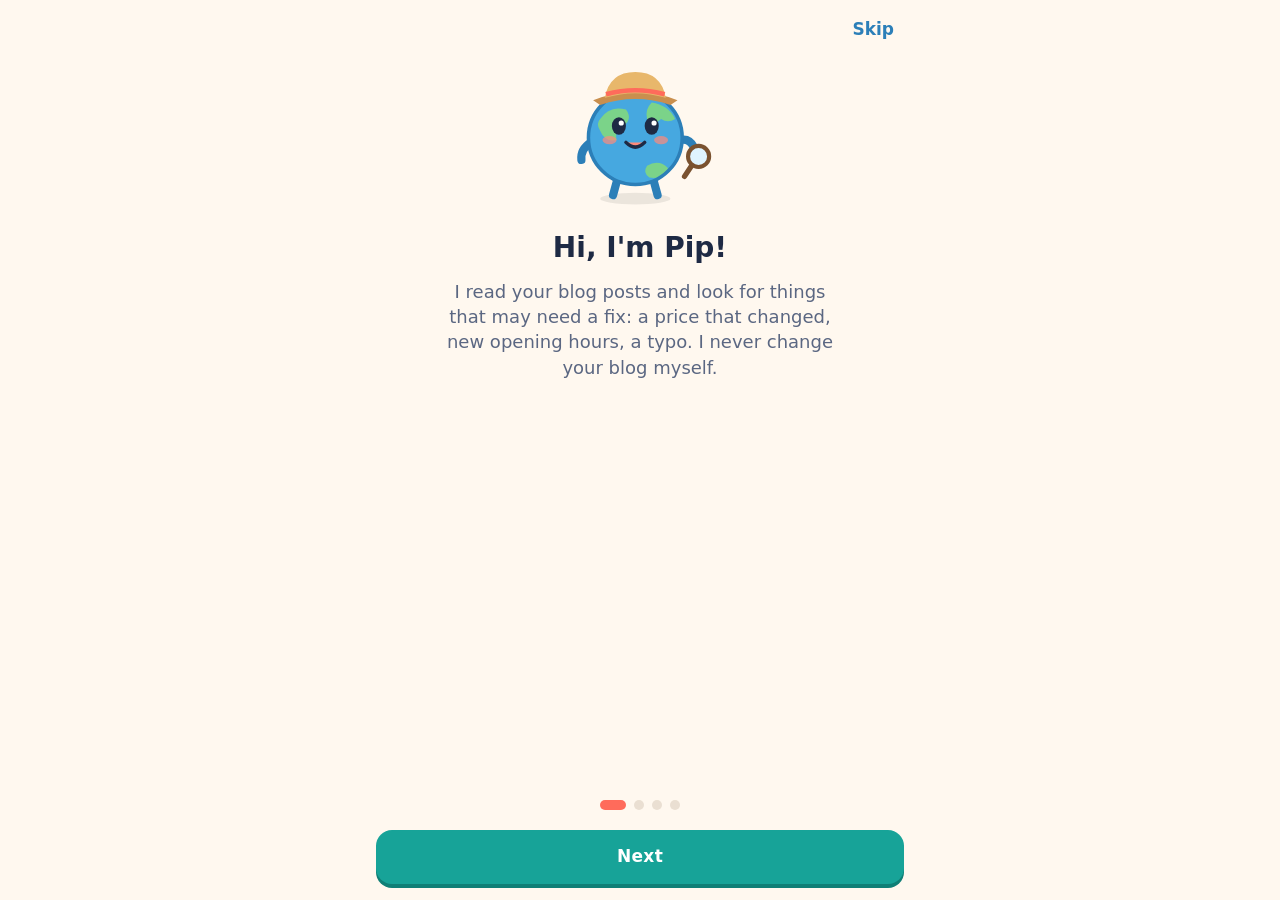
==== commit 0346a356: "Harden the app and add an end-to-end test suite - Clear home-screen warning when the access key stop" ====
--- a/index.html
+++ b/index.html
@@ -1,2037 +1,27 @@
 <!doctype html>
 <html lang="en">
 <head>
-<meta charset="utf-8">
-<meta name="viewport" content="width=device-width,initial-scale=1,maximum-scale=1,user-scalable=no,viewport-fit=cover">
-<meta name="theme-color" content="#171f15" data-shell>
-<meta name="mobile-web-app-capable" content="yes" data-shell>
-<meta name="apple-mobile-web-app-capable" content="yes" data-shell>
-<meta name="apple-mobile-web-app-status-bar-style" content="black-translucent" data-shell>
-<meta name="apple-mobile-web-app-title" content="Pathwarden" data-shell>
-<link rel="manifest" href="manifest.webmanifest" data-shell>
-<link rel="icon" href="icons/icon.svg" type="image/svg+xml" data-shell>
-<link rel="apple-touch-icon" href="icons/icon-180.png" data-shell>
-<title>Pathwarden Tower Defense</title>
-<meta name="claude:viewport-fit-sides" content="cover">
-<style>
-/* Layout: one-screen app. HUD strip, square-tiled board that fills the middle, fixed control tray below. */
-:root{
-  color-scheme:dark;
-  --bg:#171f15;        /* night moss */
-  --panel:#212c1e;
-  --panel-2:#2c3a28;
-  --line:#3c4c36;
-  --ink:#f0e9d2;       /* parchment text */
-  --muted:#a7b199;
-  --brass:#e3ad45;     /* accent: brass fittings */
-  --brass-ink:#2b1f07;
-  --danger:#e3644f;
-  --good:#9fd36a;
-  --font-display:ui-rounded,"SF Pro Rounded","Nunito","Varela Round",system-ui,-apple-system,"Segoe UI",Roboto,sans-serif;
-  --font-body:system-ui,-apple-system,"Segoe UI",Roboto,"Helvetica Neue",Arial,sans-serif;
-  padding-top:env(safe-area-inset-top,0px);
-  padding-bottom:env(safe-area-inset-bottom,0px);
-  box-sizing:border-box;
-  height:100%;
-  background:var(--bg);
-}
-*,*::before,*::after{box-sizing:border-box}
-html,body{height:100%;margin:0;overflow:hidden;overscroll-behavior:none}
-body{background:var(--bg);color:var(--ink);font:14px/1.35 var(--font-body);touch-action:manipulation;
-  -webkit-user-select:none;user-select:none;-webkit-tap-highlight-color:transparent;-webkit-touch-callout:none}
-[hidden]{display:none!important}
-button{font:inherit;color:inherit;touch-action:manipulation;cursor:pointer;border:0;background:none;padding:0}
-button:focus-visible{outline:2px solid var(--brass);outline-offset:2px}
-
-#app{display:flex;flex-direction:column;height:100%;
-  padding-left:max(16px,env(safe-area-inset-left,0px));padding-right:max(16px,env(safe-area-inset-right,0px));
-  max-width:620px;margin:0 auto}
-
-/* HUD */
-#hud{display:flex;align-items:center;gap:8px;padding-block:5px 3px;font-variant-numeric:tabular-nums}
-.stat{display:flex;align-items:center;gap:5px;font-weight:700;font-size:16px;font-family:var(--font-display)}
-.stat svg{width:18px;height:18px;flex:none}
-/* Losing a life: the count turns red and the heart jumps for 450ms (hurt). At 5 lives or fewer the heart keeps beating (low). */
-#sLives svg{transform-origin:50% 50%}
-#sLives.low svg{animation:heartbeat 1.1s ease-in-out infinite}
-#sLives.hurt span{color:#ff8a75}
-#sLives.hurt svg{animation:lifehit .45s ease-out}
-@keyframes lifehit{0%,100%{transform:scale(1)}40%{transform:scale(1.35)}}
-@keyframes heartbeat{0%,45%,100%{transform:scale(1)}12%{transform:scale(1.18)}24%{transform:scale(1.04)}34%{transform:scale(1.12)}}
-#sWave{display:block;color:var(--muted);font-size:14px;font-weight:600;white-space:nowrap}
-#sWave b{color:var(--ink)}
-.hud-sp{flex:1}
-/* Speed and Pause are 40px tall, the touch-target floor the rest of the UI keeps; #hud's padding keeps the row 48px. */
-.hbtn{height:40px;min-width:40px;padding:0 10px;border-radius:10px;background:var(--panel-2);
-  border:1px solid var(--line);font-weight:700;font-family:var(--font-display);display:grid;place-items:center}
-.hbtn:active{transform:translateY(1px)}
-.hbtn svg{width:16px;height:16px}
-
-/* Board */
-#stage{flex:1;min-height:0;position:relative;display:grid;place-items:center}
-#cv{display:block;touch-action:none;border-radius:6px;box-shadow:0 0 0 2px #0e140d,0 6px 24px rgba(0,0,0,.45)}
-/* The board takes keyboard focus: arrow keys move a tile cursor (drawn on the canvas), Enter or Space taps that tile. */
-#cv:focus{outline:none}
-#cv:focus-visible{outline:2px solid var(--brass);outline-offset:2px}
-/* Bottom of the board: row 13 cols 2-6 is grass on every road, so it hides no enemies. layout() sets bottom and max-width. */
-#toast{position:absolute;left:50%;bottom:10px;transform:translate(-50%,6px);opacity:0;pointer-events:none;
-  background:rgba(20,26,18,.92);border:1px solid var(--line);color:var(--ink);padding:6px 12px;border-radius:999px;
-  font-weight:700;font-size:13px;white-space:nowrap;overflow:hidden;text-overflow:ellipsis;transition:opacity .2s,transform .2s}
-#toast.show{opacity:1;transform:translate(-50%,0)}
-#toast.bad{color:#ffd2c9;border-color:#7a3a30}
-/* Read out by screen readers only (the board's banners are drawn on the canvas). */
-.vh{position:absolute;width:1px;height:1px;margin:-1px;padding:0;border:0;overflow:hidden;clip-path:inset(50%);white-space:nowrap}
-/* A toast too long for one line wraps to two instead of being cut off. toast() adds .wrap after measuring. */
-#toast.wrap{white-space:normal;width:max-content;text-align:center;text-wrap:balance;border-radius:14px;line-height:1.3}
-/* With enemies on the board the toast keeps to the grass block at cols 2-6, rows 12-13 (toast() narrows it), so it never hides the road near the keep.
-   On small boards that takes two compact lines. */
-#toast.safe.wrap{font-size:12px;line-height:1.15;padding:4px 10px;border-radius:12px;display:-webkit-box;-webkit-box-orient:vertical;-webkit-line-clamp:2}
-
-/* Control tray */
-#panel{padding-block:8px 10px;display:flex;flex-direction:column;gap:8px}
-#phead{display:flex;align-items:center;gap:10px;height:50px}
-/* #info: a message (#infoMsg) over the next wave's chips (#chips). The message clamps to 3 lines with the chips hidden,
-   1 line beside two rows of chips, and 2 lines beside one row (the 'New' intro and the first-run coach line). */
-#info{flex:1;min-width:0;font-size:12.5px;color:var(--muted);line-height:1.3;max-height:50px;overflow:hidden}
-#infoMsg{overflow:hidden;display:-webkit-box;-webkit-box-orient:vertical;-webkit-line-clamp:3}
-#infoMsg.l2{-webkit-line-clamp:2}
-/* One 16px line over two 16px rows of chips 2px apart: exactly the 50px #info has. */
-#infoMsg.l1{-webkit-line-clamp:1;line-height:16px}
-#infoMsg.coach{color:var(--ink)}
-#info b{color:var(--ink);font-weight:700}
-#chips{display:flex;flex-wrap:wrap;gap:2px 8px;line-height:16px;max-height:34px;overflow:hidden;border-radius:4px}
-#chips.one{max-height:16px}
-/* One row that can't hold all of it (a 320px phone) closes up its gaps before anything is dropped; see refreshPanel. */
-#chips.tight{column-gap:4px}
-/* A tapped chip's detail takes the row's place. Collapsed rather than hidden, so keyboard focus stays on it. */
-#chips.off{max-height:0}
-#chips:focus-visible{outline:2px solid var(--brass);outline-offset:-2px}
-.chip{display:inline-flex;align-items:center;gap:2px;height:16px;font-size:12px;font-weight:800;color:var(--ink);font-variant-numeric:tabular-nums;cursor:pointer}
-.chip canvas{width:16px;height:16px;flex:none;border-radius:4px}
-/* Drawn inside the 16px box, so the chips row clips none of it. */
-.chip.air canvas{outline:1px solid #8fd0ff;outline-offset:-1px}
-.chip.armor canvas{outline:1px solid #d6dbe0;outline-offset:-1px}
-.chip.boss canvas{outline:1px solid #a487ff;outline-offset:-1px}
-/* The next wave's theme ahead of its chips, as tall as a chip. Mixed waves have no tag. */
-.theme{display:inline-flex;align-items:center;flex:none;height:16px;line-height:14px;padding:1px 6px;border-radius:6px;font-size:11px;font-weight:800;text-transform:uppercase}
-.theme.air{background:#23415a;color:#bfe7ff}.theme.armored{background:#3c4148;color:#e1e6ea}.theme.swarm{background:#4a4222;color:#f1d27c}
-#pbody{height:96px;display:flex;flex-direction:column;justify-content:center}
-#bWave{flex:none;height:42px;padding:0 16px;border-radius:12px;background:var(--brass);color:var(--brass-ink);
-  font-family:var(--font-display);font-weight:800;font-size:15px;box-shadow:0 3px 0 #8f6a22;white-space:nowrap}
-#bWave:active{transform:translateY(2px);box-shadow:0 1px 0 #8f6a22}
-#bWave:disabled{background:var(--panel-2);color:var(--muted);box-shadow:none;cursor:default}
-/* Calling the next wave early is a choice, not the next step: outlined in brass rather than solid, with the bonus beside it. */
-#bWave.early{background:var(--panel-2);color:var(--brass);border:1px solid var(--brass);box-shadow:none}
-#bWave.early small{font-size:12px;font-weight:800}
-
-#palette{display:grid;grid-template-columns:repeat(5,1fr);gap:6px;height:100%}
-.tw{display:flex;flex-direction:column;align-items:center;justify-content:center;gap:3px;padding:6px 2px 5px;border-radius:12px;
-  background:var(--panel);border:1px solid var(--line);min-width:0}
-.tw canvas{width:34px;height:34px}
-.tw .nm{font-size:11px;font-weight:700;color:var(--ink);white-space:nowrap;overflow:hidden;text-overflow:ellipsis;max-width:100%}
-.tw .cost{font-size:12px;font-weight:800;color:var(--brass);font-variant-numeric:tabular-nums;display:flex;align-items:center;gap:3px}
-.tw .cost::before{content:"";width:7px;height:7px;border-radius:50%;background:var(--brass);box-shadow:inset -1px -1px 0 #9b6f1d}
-.tw.armed{background:#3b3420;border-color:var(--brass)}
-.tw.poor .cost{color:#ff9a85}
-.tw.poor .cost::before{background:#ff9a85;box-shadow:none}
-.tw.poor canvas{filter:grayscale(1) brightness(.8)}
-/* Something that just became affordable gets a brass ring for 600ms and its price pops once. */
-.tw.ready,.act.up.ready{box-shadow:0 0 0 2px var(--brass)}
-.tw.ready .cost,.act.up.ready small{animation:pop .6s ease-out}
-@keyframes pop{0%,100%{transform:scale(1)}40%{transform:scale(1.15)}}
-/* A build or upgrade you can't afford flashes the gold counter. */
-#sGold.short{color:#ff8a75;animation:shake 80ms linear 3}
-@keyframes shake{25%{transform:translateX(-3px)}75%{transform:translateX(3px)}}
-/* A wave pays out (early call or clear): the gold counter pops to 1.15 for 250ms with a brass glow. Colour only under reduced motion. */
-#sGold.gain{animation:pop .25s ease-out}
-#sGold.gain span{text-shadow:0 0 6px rgba(227,173,69,.95),0 0 2px rgba(227,173,69,.95)}
-
-#tview{display:grid;grid-template-columns:auto 1fr;gap:6px 10px;align-items:center}
-#tvIcon{width:44px;height:44px;grid-row:span 1}
-#tvName{font-family:var(--font-display);font-weight:800;font-size:16px}
-#tvStats{font-size:12px;color:var(--muted);font-variant-numeric:tabular-nums}
-#tvBtns{grid-column:1/-1;display:grid;grid-template-columns:1.3fr 1fr 1fr;gap:6px}
-.act{height:46px;border-radius:12px;background:var(--panel-2);border:1px solid var(--line);
-  display:flex;flex-direction:column;align-items:center;justify-content:center;line-height:1.1;font-weight:700}
-.act small{font-size:12px;font-weight:700;color:var(--muted);font-variant-numeric:tabular-nums}
-.act.up{background:#3b3420;border-color:#7d6328}
-.act.up small{color:var(--brass)}
-.act.up.poor small{color:#ff9a85}
-.act.up:disabled{opacity:.55}
-.act.sell.armed{background:#4a231d;border-color:var(--danger)}
-.act.sell small{color:#f3b8ab}
-.act.sell.undo small{color:var(--good)}
-
-/* Overlays */
-.ov{position:fixed;inset:0;z-index:20;display:grid;place-items:center;background:rgba(10,14,9,.78);
-  -webkit-backdrop-filter:blur(3px);backdrop-filter:blur(3px);
-  padding:calc(env(safe-area-inset-top,0px) + 16px) max(16px,env(safe-area-inset-right,0px)) calc(env(safe-area-inset-bottom,0px) + 16px) max(16px,env(safe-area-inset-left,0px));
-  overflow-y:auto}
-.card{width:100%;max-width:420px;background:var(--panel);border:1px solid var(--line);border-radius:18px;padding:20px;
-  display:flex;flex-direction:column;gap:14px;box-shadow:0 20px 60px rgba(0,0,0,.5)}
-.title{font-family:var(--font-display);font-weight:900;font-size:38px;letter-spacing:-.01em;line-height:1;margin:0;text-wrap:balance}
-.title span{color:var(--brass)}
-.sub{margin:0;color:var(--muted);font-size:14px}
-.eyebrow{font-size:11px;letter-spacing:.12em;text-transform:uppercase;color:var(--muted);font-weight:700;margin:4px 0 -6px}
-.maps{display:flex;flex-direction:column;gap:8px}
-.mapbtn{display:flex;gap:12px;align-items:center;text-align:left;padding:8px;border-radius:14px;background:var(--panel-2);border:1px solid var(--line)}
-.mapbtn:active{border-color:var(--brass)}
-.mapbtn canvas{width:45px;height:70px;border-radius:5px;flex:none;box-shadow:0 0 0 1px #0e140d}
-.mapbtn .mn{font-family:var(--font-display);font-weight:800;font-size:16px}
-.mapbtn .md{font-size:12px;color:var(--muted)}
-.mapbtn .md.prog{color:var(--brass)}
-.tag{display:inline-block;font-size:10px;font-weight:800;letter-spacing:.06em;text-transform:uppercase;padding:2px 6px;border-radius:6px;margin-left:6px;vertical-align:2px}
-.tag.Easy{background:#2f4a25;color:#bfe59a}.tag.Normal{background:#4a4222;color:#f1d27c}.tag.Hard{background:#4d2620;color:#f6b1a4}
-.big{height:50px;padding:0 12px;line-height:1.15;border-radius:14px;background:var(--brass);color:var(--brass-ink);font-family:var(--font-display);font-weight:900;font-size:17px;box-shadow:0 3px 0 #8f6a22}
-.big:active{transform:translateY(2px);box-shadow:0 1px 0 #8f6a22}
-.ghost{height:46px;border-radius:14px;background:var(--panel-2);border:1px solid var(--line);font-weight:700;line-height:1.1}
-.ghost.armed{background:#4a231d;border-color:var(--danger);font-size:13px}
-.ghost small{display:block;font-size:11px;color:var(--muted)}
-.row2{display:grid;grid-template-columns:1fr 1fr;gap:8px}
-.how{margin:0;padding-left:18px;color:var(--muted);font-size:13px;display:flex;flex-direction:column;gap:4px}
-.how b{color:var(--ink)}
-.result{font-family:var(--font-display);font-size:15px;color:var(--muted);margin:0}
-.result b{color:var(--ink);font-size:22px}
-.tag.rec{background:var(--brass);color:var(--brass-ink)}
-/* Stars per road: brass when earned, a muted outline when not. 12px on the road cards, 28px on the win card. */
-.star{display:block;flex:none;width:12px;height:12px}
-.star path{fill:none;stroke:var(--muted);stroke-width:1.6;stroke-linejoin:round}
-.star.on path{fill:#e3ad45;stroke:#e3ad45}
-.stars{display:inline-flex;gap:1px;margin-right:6px;vertical-align:-1px}
-#endStars{display:flex;gap:6px}
-#endStars .star{width:28px;height:28px}
-/* A star this run newly earned pops in (scale .4 to 1 over 200ms, 150ms after the one before). */
-.star.pop{animation:starpop .2s ease-out both}
-@keyframes starpop{from{transform:scale(.4)}to{transform:scale(1)}}
-#endHint{margin:-8px 0 0;font-size:13px;color:var(--muted)}
-/* The run report: kills and gold, what got through, each tower's share of the damage, and on a loss one tip. */
-#endStats{display:flex;flex-direction:column;gap:6px;font-size:13px;color:var(--muted)}
-#endStats .ok{color:var(--good)}
-#endStats .tip{color:var(--ink)}
-#endStats .nw{white-space:nowrap}
-/* An endless run's 'New record' sits on its own line under the result. */
-#endText .tag.rec{display:table;margin:8px 0 0}
-#endStats .dbar{display:flex;height:8px;border-radius:4px;overflow:hidden;background:var(--panel-2);margin-bottom:4px}
-#endStats .dbar i{display:block;height:100%;flex:none}
-.foot{display:flex;flex-wrap:wrap;gap:8px;justify-content:space-between;align-items:center;font-size:12px;color:var(--muted)}
-.pills{display:flex;flex-wrap:wrap;gap:8px}
-.pill{height:44px;padding:0 14px;border-radius:999px;background:var(--panel-2);border:1px solid var(--line);font-weight:700;font-size:13px;
-  display:inline-flex;align-items:center;gap:6px;color:var(--ink);white-space:nowrap}
-.pill svg{width:16px;height:16px;flex:none}
-.pill .i-off,.pill.off .i-on{display:none}
-.pill.off .i-off{display:inline}
-.pill.off{color:var(--muted)}
-
-@media (prefers-reduced-motion:reduce){#toast{transition:none}.tw.ready .cost,.act.up.ready small,#sGold.short,#sLives.hurt svg,#sLives.low svg,#sGold.gain,.star.pop{animation:none}#sGold.gain span{text-shadow:none;color:var(--brass)}}
-/* Short landscape screens: board on the left, HUD and controls stacked on the right. */
-@media (orientation:landscape) and (max-height:560px){
-  #app{display:grid;max-width:none;grid-template-columns:minmax(0,1fr) minmax(300px,360px);grid-template-rows:auto minmax(0,1fr);
-    grid-template-areas:"stage hud" "stage panel";column-gap:16px}
-  #hud{grid-area:hud}
-  #stage{grid-area:stage}
-  #panel{grid-area:panel;justify-content:flex-end}
-}
-@media (max-width:360px){.tw .nm{font-size:10px;letter-spacing:-.02em}.tw{padding-inline:0}}
-/* A 320-340px phone: 4- and 5-digit gold beside 'Wave 12/30' pushed Pause past the gutter. Tighter gaps, and the wave without '/30'. */
-@media (max-width:340px){#hud{gap:5px}.stat{gap:3px}#sWave .of{display:none}}
-@media (min-height:820px){.tw canvas{width:40px;height:40px}#pbody{height:104px}}
-</style>
+  <meta charset="utf-8">
+  <meta name="viewport" content="width=device-width, initial-scale=1, viewport-fit=cover">
+  <title>Blog Quest</title>
+  <meta name="description" content="Daily fact-check lessons for wareontheglobe.com">
+  <!-- Only this site's own files may run, and the app may only talk to GitHub. -->
+  <meta http-equiv="Content-Security-Policy" content="default-src 'self'; script-src 'self'; style-src 'self' 'unsafe-inline'; img-src 'self' data:; connect-src 'self' https://api.github.com; manifest-src 'self'; worker-src 'self'; base-uri 'none'; form-action 'none'; object-src 'none'">
+  <meta name="referrer" content="no-referrer">
+  <meta name="robots" content="noindex">
+  <meta name="theme-color" content="#FF6B5B">
+  <meta name="apple-mobile-web-app-capable" content="yes">
+  <meta name="mobile-web-app-capable" content="yes">
+  <meta name="apple-mobile-web-app-title" content="Blog Quest">
+  <meta name="apple-mobile-web-app-status-bar-style" content="default">
+  <link rel="manifest" href="manifest.webmanifest">
+  <link rel="icon" href="icons/icon-192.png">
+  <link rel="apple-touch-icon" href="icons/apple-touch-icon.png">
+  <link rel="stylesheet" href="app.css">
 </head>
 <body>
-<div id="app">
-  <header id="hud">
-    <div class="stat" id="sLives" title="Lives" role="img" aria-label="20 lives"><svg viewBox="0 0 20 20" aria-hidden="true"><path d="M10 17.5S2.5 12.8 2.5 7.4A3.9 3.9 0 0 1 10 5.3a3.9 3.9 0 0 1 7.5 2.1c0 5.4-7.5 10.1-7.5 10.1z" fill="#e3644f" stroke="#2a1410" stroke-width="1.3"/></svg><span>20</span></div>
-    <div class="stat" id="sGold" title="Gold" role="img" aria-label="200 gold"><svg viewBox="0 0 20 20" aria-hidden="true"><circle cx="10" cy="10" r="7.2" fill="#e3ad45" stroke="#3a2a0b" stroke-width="1.3"/><circle cx="10" cy="10" r="4" fill="none" stroke="#9b6f1d" stroke-width="1.3"/></svg><span>200</span></div>
-    <div class="stat" id="sWave">Wave&nbsp;<b>0</b><span class="of">/30</span></div>
-    <div class="hud-sp"></div>
-    <button class="hbtn" id="bSpeed" aria-label="Game speed 1×">1×</button>
-    <button class="hbtn" id="bPause" aria-label="Pause"><svg viewBox="0 0 16 16"><rect x="3" y="2" width="3.6" height="12" rx="1" fill="currentColor"/><rect x="9.4" y="2" width="3.6" height="12" rx="1" fill="currentColor"/></svg></button>
-  </header>
-  <div id="stage"><canvas id="cv" role="img" tabindex="0" aria-label="Game board. Arrow keys pick a tile, Enter taps it."></canvas><div id="toast" role="status" aria-live="polite"></div><div id="sr" class="vh" role="status" aria-live="polite"></div></div>
-  <footer id="panel">
-    <div id="phead"><div id="info"><div id="infoMsg"></div><div id="chips" role="button" tabindex="0" hidden></div></div><button id="bWave">Start wave 1</button></div>
-    <div id="pbody">
-    <div id="palette"></div>
-    <div id="tview" hidden>
-      <canvas id="tvIcon" width="88" height="88"></canvas>
-      <div><div id="tvName"></div><div id="tvStats"></div></div>
-      <div id="tvBtns">
-        <button class="act up" id="bUp">Upgrade<small></small></button>
-        <button class="act" id="bMode">Target<small></small></button>
-        <button class="act sell" id="bSell">Sell<small></small></button>
-      </div>
-    </div>
-    </div>
-  </footer>
-</div>
-
-<div class="ov" id="menu" role="dialog" aria-modal="true" aria-labelledby="menuTitle">
-  <div class="card">
-    <h1 class="title" id="menuTitle">Path<span>warden</span></h1>
-    <p class="sub">Hold the road for 30 waves. Build on the grass, upgrade what works, and don't let anything reach the keep.</p>
-    <button class="big" id="bContinue" hidden>Continue</button>
-    <p class="eyebrow" id="roadHead">Choose a road</p>
-    <div class="maps" id="maps"></div>
-    <ul class="how">
-      <li><b>Tap grass</b>, pick a tower, tap it again to build.</li>
-      <li><b>Tap a tower</b> to upgrade, sell, or change its target.</li>
-      <li>Fliers ignore the Mortar. Bosses arrive every 10 waves.</li>
-    </ul>
-    <div class="foot"><div class="pills"><button class="pill" id="bMute"><svg viewBox="0 0 16 16" aria-hidden="true"><path d="M2 6h2.6L8.2 3v10L4.6 10H2z" fill="currentColor"/><path class="i-on" d="M10.6 5.6a3.4 3.4 0 0 1 0 4.8M12.6 3.6a6.2 6.2 0 0 1 0 8.8" fill="none" stroke="currentColor" stroke-width="1.5" stroke-linecap="round"/><path class="i-off" d="M10.8 6l3.6 4M14.4 6l-3.6 4" fill="none" stroke="currentColor" stroke-width="1.5" stroke-linecap="round"/></svg><span>Sound: on</span></button><button class="pill" id="bVibe" hidden><svg viewBox="0 0 16 16" aria-hidden="true"><rect x="5" y="2" width="6" height="12" rx="1.6" fill="none" stroke="currentColor" stroke-width="1.5"/><path class="i-on" d="M2.4 5.5v5M13.6 5.5v5" fill="none" stroke="currentColor" stroke-width="1.5" stroke-linecap="round"/><path class="i-off" d="M2.5 2.5l11 11" fill="none" stroke="currentColor" stroke-width="1.5" stroke-linecap="round"/></svg><span>Vibration: on</span></button></div><span id="saveNote">Saves when the road is clear</span></div>
-  </div>
-</div>
-
-<div class="ov" id="pauseOv" role="dialog" aria-modal="true" aria-labelledby="pauseTitle" hidden>
-  <div class="card">
-    <h2 class="title" style="font-size:30px" id="pauseTitle">Paused</h2>
-    <button class="big" id="bResume">Resume</button>
-    <div class="row2"><button class="ghost" id="bRestart">Restart road</button><button class="ghost" id="bMenu">Main menu</button></div>
-    <div class="foot"><div class="pills"><button class="pill" id="bMute2"><svg viewBox="0 0 16 16" aria-hidden="true"><path d="M2 6h2.6L8.2 3v10L4.6 10H2z" fill="currentColor"/><path class="i-on" d="M10.6 5.6a3.4 3.4 0 0 1 0 4.8M12.6 3.6a6.2 6.2 0 0 1 0 8.8" fill="none" stroke="currentColor" stroke-width="1.5" stroke-linecap="round"/><path class="i-off" d="M10.8 6l3.6 4M14.4 6l-3.6 4" fill="none" stroke="currentColor" stroke-width="1.5" stroke-linecap="round"/></svg><span>Sound: on</span></button><button class="pill" id="bVibe2" hidden><svg viewBox="0 0 16 16" aria-hidden="true"><rect x="5" y="2" width="6" height="12" rx="1.6" fill="none" stroke="currentColor" stroke-width="1.5"/><path class="i-on" d="M2.4 5.5v5M13.6 5.5v5" fill="none" stroke="currentColor" stroke-width="1.5" stroke-linecap="round"/><path class="i-off" d="M2.5 2.5l11 11" fill="none" stroke="currentColor" stroke-width="1.5" stroke-linecap="round"/></svg><span>Vibration: on</span></button></div><span id="pauseInfo"></span></div>
-  </div>
-</div>
-
-<div class="ov" id="endOv" role="dialog" aria-modal="true" aria-labelledby="endTitle" aria-describedby="endText endStats" hidden>
-  <div class="card">
-    <h2 class="title" style="font-size:30px" id="endTitle">The keep has fallen</h2>
-    <div id="endStars" role="img" hidden></div>
-    <p id="endHint" hidden></p>
-    <p class="result" id="endText"></p>
-    <div id="endStats"></div>
-    <button class="big" id="bEndMain">Try again</button>
-    <button class="ghost" id="bEndAlt">Main menu</button>
-  </div>
-</div>
-
-<script>
-'use strict';
-(function(){
-const $=s=>document.querySelector(s);
-const COLS=9, ROWS=14, FINAL_WAVE=30, INK='#221f19';
-
-/* ---------- data ---------- */
-const MAPS=[
-  {id:'switch',name:'Long Switchback',diff:'Easy',hp:0.88,pts:[[-1,1],[7,1],[7,4],[1,4],[1,7],[7,7],[7,10],[1,10],[1,14]],
-   theme:{g1:'#7a8f3f',g2:'#73883a',path:'#e0cf9c',edge:'#a8915d',deco:'#56692a',flower:'#f3a6a0'}},
-  {id:'meadow',name:'Meadow Bend',diff:'Normal',hp:1.0,pts:[[1,-1],[1,3],[7,3],[7,7],[1,7],[1,11],[7,11],[7,14]],
-   theme:{g1:'#6b8f3e',g2:'#648839',path:'#dcc690',edge:'#a68c59',deco:'#4c6b2b',flower:'#f1d36b'}},
-  {id:'quarry',name:'Quarry Run',diff:'Hard',hp:1.06,pts:[[4,-1],[4,3],[1,3],[1,8],[7,8],[7,14]],
-   theme:{g1:'#79814f',g2:'#717948',path:'#cfc2a4',edge:'#8c8166',deco:'#5a613e',flower:'#d9d3c1'}},
-];
-// desc: what sets a tower apart. key: the same trait in a word or two, for lines too narrow for desc.
-const TD={
-  bolt:  {name:'Bolt',cost:50, range:2.4,rate:0.55,dmg:11,air:true, color:'#d39a45',desc:'Fast shots. Hits fliers.',key:'Hits fliers'},
-  mortar:{name:'Mortar',cost:90,range:2.4,rate:1.5, dmg:30,splash:0.95,air:false,color:'#79808c',desc:'Splash damage. Ground only.',key:'Ground only'},
-  frost: {name:'Frost',cost:70,range:2.0,rate:1.0, dmg:5, splash:0.75,slow:0.42,slowDur:1.6,air:true,color:'#8fd6ea',desc:'Slows groups. Hits fliers.',key:'Slows'},
-  arc:   {name:'Arc',cost:130,range:2.2,rate:1.1, dmg:21,chain:3,air:true, color:'#a487ff',desc:'Lightning jumps between foes.',key:'Chains'},
-  long:  {name:'Longshot',cost:120,range:4.6,rate:2.1,dmg:78,pierce:true,air:true,color:'#cf5547',desc:'Huge range. Ignores armor.',key:'Ignores armor'},
-};
-const TKEYS=Object.keys(TD);
-// armor: taken off every hit but a Longshot's, down to CFG.armorFloor of it, and growing CFG.armorGrow a wave (armorAt). It is what
-// gives the towers their jobs: a Bolt's small, fast hits lose most of their damage to a Brute or a Warlord, a Longshot's lose none.
-const ED={
-  grunt:   {name:'Grunt',hp:42, spd:1.0, gold:5,  r:0.26,color:'#c9583a',lives:1},
-  scout:   {name:'Scout',hp:22, spd:1.75,gold:4,  r:0.2, color:'#e8c547',lives:1},
-  brute:   {name:'Brute',hp:175,spd:0.6, gold:14, r:0.36,color:'#87909b',lives:2,armor:8},
-  wisp:    {name:'Wisp',hp:36, spd:1.25,gold:7,  r:0.24,color:'#bfe7ff',lives:1,fly:true},
-  splitter:{name:'Splitter',hp:80,spd:0.85,gold:6,r:0.3,color:'#4f86d9',lives:1,split:true},
-  boss:    {name:'Warlord',hp:900,spd:0.42,gold:100,r:0.5,color:'#6a3d8f',lives:5,armor:12,boss:true},
-};
-// Balance (tests/balance.js checks it; README 'Balance' has the numbers). hpA, hpB: enemy HP grows by 1+hpA*(w-1)+hpB*(w-1)^2.
-// themeBudget: a themed wave's share of the Mixed wave's HP. earlyMul: calling wave w early pays earlyMul*(10+w), at most 3
-// (README 'Balance' has what the bot makes of it). armorGrow, armorFloor: see ED. Defined up here: loading storage already builds waves.
-const CFG={hpA:0.25,hpB:0.021,goldGrow:0.01,bonusA:15,bonusB:2,startGold:200,earlyMul:3,themeBudget:0.85,armorGrow:0.03,armorFloor:0.25};
-// The wave themes with a tag in the preview, and the tag's class (see waveTheme). Mixed has none.
-const THEME_CLS={Swarm:'swarm',Armored:'armored','Air raid':'air'};
-// Fliers are drawn this many tiles above the road. Shots, sparks and the kill pop aim there too.
-const LIFT=0.32;
-// Targeting. First: furthest along the road. Toughest: the highest max HP (Brutes, Warlords), then the furthest along.
-// Fliers: any flier before anything on the ground, then the furthest along.
-const MODES=['first','tough','air'];
-const MODE_NAME={first:'First',tough:'Toughest',air:'Fliers'};
-// What #infoMsg says for 4s after a tap on Target.
-const MODE_TIP={first:'First: shoots whoever is closest to the keep.',tough:'Toughest: focuses Brutes and Warlords. Fliers may slip past.',air:'Fliers: shoots fliers first, then the leader.'};
-// A tower that can't hit fliers (the Mortar) has nothing to let slip past, so its Toughest line stops after the first sentence.
-const modeTip=(type,m)=>m==='tough'&&TD[type].air===false?MODE_TIP.tough.split('. ')[0]+'.':MODE_TIP[m];
-// The modes a tower cycles through: one that can't hit fliers (the Mortar) has no 'Fliers'.
-const towerModes=type=>TD[type].air===false?MODES.filter(m=>m!=='air'):MODES;
-// 1.0 saves: 'strong' was the Longshot's untouched default, so it becomes First there and Toughest on any other tower.
-// 'last' and 'close' become First. Anything else this tower can't use is dropped (placeTower then uses First).
-function migrateMode(type,m){
-  if(m==='strong')return type==='long'?'first':'tough';
-  if(m==='last'||m==='close')return 'first';
-  return towerModes(type).includes(m)?m:undefined;
-}
-
-/* ---------- helpers ---------- */
-function mulberry32(a){return function(){a|=0;a=a+0x6D2B79F5|0;let t=Math.imul(a^a>>>15,1|a);t=t+Math.imul(t^t>>>7,61|t)^t;return((t^t>>>14)>>>0)/4294967296}}
-function hashStr(s){let h=2166136261;for(const ch of s){h^=ch.charCodeAt(0);h=Math.imul(h,16777619)}return h>>>0}
-const clamp=(v,a,b)=>v<a?a:v>b?b:v;
-const round5=v=>Math.round(v/5)*5;
-function rr(g,x,y,w,h,r){g.beginPath();g.moveTo(x+r,y);g.arcTo(x+w,y,x+w,y+h,r);g.arcTo(x+w,y+h,x,y+h,r);g.arcTo(x,y+h,x,y,r);g.arcTo(x,y,x+w,y,r);g.closePath()}
-function circle(g,x,y,r){g.beginPath();g.arc(x,y,r,0,Math.PI*2)}
-// Reduced motion: anything that spins, bobs, pulses, shakes or rises checks rm().
-const RM=window.matchMedia?matchMedia('(prefers-reduced-motion: reduce)'):{matches:false};
-const rm=()=>RM.matches;
-
-function makePath(pts){
-  const P=pts.map(([c,r])=>({x:c+0.5,y:r+0.5}));
-  const seg=[];let L=0;
-  for(let i=0;i<P.length-1;i++){const a=P[i],b=P[i+1],l=Math.hypot(b.x-a.x,b.y-a.y);seg.push({a,b,l,s:L,dx:(b.x-a.x)/l,dy:(b.y-a.y)/l});L+=l}
-  return {P,seg,len:L,at(d){
-    if(d<=0){const s=seg[0];return {x:s.a.x+s.dx*d,y:s.a.y+s.dy*d,dx:s.dx,dy:s.dy}}
-    for(const s of seg){if(d<=s.s+s.l){const t=d-s.s;return {x:s.a.x+s.dx*t,y:s.a.y+s.dy*t,dx:s.dx,dy:s.dy}}}
-    const s=seg[seg.length-1];return {x:s.b.x,y:s.b.y,dx:s.dx,dy:s.dy};
-  }};
-}
-for(const m of MAPS){
-  m.path=makePath(m.pts);
-  m.grid=new Uint8Array(COLS*ROWS);
-  for(let i=0;i<m.pts.length-1;i++){
-    const [c1,r1]=m.pts[i],[c2,r2]=m.pts[i+1];
-    const n=Math.max(Math.abs(c2-c1),Math.abs(r2-r1));
-    for(let k=0;k<=n;k++){const c=c1+Math.sign(c2-c1)*k,r=r1+Math.sign(r2-r1)*k;if(c>=0&&c<COLS&&r>=0&&r<ROWS)m.grid[r*COLS+c]=1}
-  }
-}
-// The road sampled every 0.1 tile, keeping only the points on the board. Cached per road.
-function roadPts(map){
-  if(!map.samples){map.samples=[];const n=Math.round(map.path.len*10);
-    for(let i=0;i<=n;i++){const p=map.path.at(i*0.1);if(p.x>=0&&p.x<COLS&&p.y>=0&&p.y<ROWS)map.samples.push(p)}}
-  return map.samples;
-}
-// First-run hint: the 2 grass tiles with the most road within 2.4 tiles. Ties go to the lower row, then the lower col.
-function hintTiles(map){
-  const pts=roadPts(map),R2=2.4*2.4+1e-9,list=[];
-  for(let r=0;r<ROWS;r++)for(let c=0;c<COLS;c++){
-    if(map.grid[r*COLS+c]!==0)continue;
-    let n=0;for(const p of pts){const dx=p.x-c-0.5,dy=p.y-r-0.5;if(dx*dx+dy*dy<=R2)n++}
-    list.push({c,r,n});
-  }
-  list.sort((a,b)=>b.n-a.n||a.r-b.r||a.c-b.c);
-  return list.slice(0,2).map(({c,r})=>({c,r}));
-}
-// How much of this road a tower on tile (c,r) reaches, in tiles: the on-board samples (every 0.1 tile) within range, times 0.1.
-function coverage(c,r,range){
-  const x=c+0.5,y=r+0.5,R2=range*range+1e-9;let n=0;
-  for(const p of roadPts(G.map)){const dx=p.x-x,dy=p.y-y;if(dx*dx+dy*dy<=R2)n++}
-  return n*0.1;
-}
-
-/* ---------- storage ---------- */
-const STORE='pathwarden.v1';
-// noSave: storage can't be written (site data blocked, or full); the game says so (saveWarn) instead of promising saves.
-// booted: the page has finished loading, so a toast can show. synced: see persist().
-let noSave=false,booted=false,synced={keys:{},saves:{}};
-// The stored object as parsed, or null: nothing stored, unreadable (site data blocked) or not an object.
-function loadRaw(){let v=null;try{v=JSON.parse(localStorage.getItem(STORE))}catch(e){return null}return v&&typeof v==='object'&&!Array.isArray(v)?v:null}
-// A stored object made safe to play from: whatever this version can't use is dropped or rebuilt. Returns a new object.
-function readStore(raw){
-  const S={...(raw||{})},obj=v=>!!v&&typeof v==='object'&&!Array.isArray(v);
-  // Best wave per road, whole numbers only: anything else would show as 'Best wave [object Object]' and block every new best there.
-  const bst=obj(S.best)?S.best:{};S.best={};
-  for(const m of MAPS){const v=bst[m.id];if(Number.isInteger(v)&&v>0)S.best[m.id]=v}
-  // One saved run per road (S.saves[mapId]); S.last is the road saved most recently.
-  const slots=obj(S.saves)?S.saves:{};
-  // No empty runs, the same rule as saveRun: 1.0 saved wave 0 with no towers whenever you left for the menu.
-  const real=sv=>sv&&!(sv.wave===0&&!sv.towers.length);
-  S.saves={};
-  for(const m of MAPS){const sv=validSave(slots[m.id]);if(real(sv)&&sv.map===m.id)S.saves[m.id]=sv}
-  // 1.0 kept a single S.save; move it into its road's slot if that slot is free.
-  const old=validSave(S.save);
-  if(real(old)&&!S.saves[old.map]){S.saves[old.map]=old;S.last=old.map}
-  delete S.save;
-  // Enemy types the player has met (startWave adds each wave's). A player from before 1.1 has met everything up to their best wave,
-  // so they are not introduced to it again. That is 1.0's waves: the Mixed formula and the boss waves, not 1.1's themes (1.0's wave 5
-  // brought Wisps, and its first Splitters came in wave 7). Every type is in waves 1-10, so the walk stops at 60 even if a best is corrupt.
-  if(Array.isArray(S.seen))S.seen=[...new Set(['grunt',...S.seen.filter(t=>Object.keys(ED).includes(t))])];
-  else{
-    const top=Math.min(60,Math.max(0,...Object.values(S.best).filter(Number.isFinite)));S.seen=['grunt'];
-    for(let w=1;w<=top;w++)for(const [t] of (w%10?mixedWave(w):buildWave(w)))if(!S.seen.includes(t))S.seen.push(t);
-  }
-  // Stars per road (1-3), earned by winning the campaign. Before 1.1 a win only left a best of 30, which counts as 1 star. That is
-  // done once, for storage from before 1.1 (no S.stars): from then on only a win gives stars, so a count never changes between launches.
-  const had=!!S.stars&&typeof S.stars==='object'&&!Array.isArray(S.stars),st=had?S.stars:{};S.stars={};
-  for(const m of MAPS){const v=st[m.id],b=S.best[m.id];if([1,2,3].includes(v))S.stars[m.id]=v;else if(!had&&Number.isFinite(b)&&b>=FINAL_WAVE)S.stars[m.id]=1}
-  return S;
-}
-let S=readStore(loadRaw());
-persist();
-// Drop anything in a stored run that this version can't rebuild, rather than failing to start.
-function validSave(sv){
-  if(!sv||typeof sv!=='object')return undefined;
-  const map=MAPS.find(m=>m.id===sv.map),int=(v,min)=>Number.isInteger(v)&&v>=min;
-  if(!map||!int(sv.wave,0)||!int(sv.gold,0)||!int(sv.lives,1))return undefined;
-  const seen=new Set();
-  sv.towers=(Array.isArray(sv.towers)?sv.towers:[]).filter(t=>{
-    if(!t||!TD[t.type]||!int(t.c,0)||!int(t.r,0)||t.c>=COLS||t.r>=ROWS)return false;
-    const k=t.r*COLS+t.c;if(map.grid[k]===1||seen.has(k))return false;seen.add(k);return true;
-  }).map(t=>({type:t.type,c:t.c,r:t.r,level:[1,2,3].includes(t.level)?t.level:1,
-    spent:Number.isFinite(t.spent)&&t.spent>0?Math.round(t.spent):TD[t.type].cost,mode:migrateMode(t.type,t.mode)}));
-  sv.won=!!sv.won;
-  // The run report so far. A save from before 1.1 (or a damaged one) starts the report over rather than failing to load. Past wave 0,
-  // that report covers only the waves from here (stats.from), and the end card says so.
-  const restart=!statsOk(sv.stats);sv.stats=validStats(sv.stats);if(restart&&sv.wave>0)sv.stats.from=sv.wave+1;
-  if(!int(sv.prevBest,0))delete sv.prevBest;
-  // left: the wave the run was on when it was left mid-wave (markLeft); resuming says which waves restart.
-  if(!(Number.isInteger(sv.left)&&sv.left>sv.wave))delete sv.left;
-  return sv;
-}
-// A run's report: kills, gold earned (kills, wave bonuses, early calls), lives lost per enemy type (leaks), damage dealt per
-// tower type (dmg) and how many times Frost slowed something. Used as stored only if every number is finite and >= 0 and every
-// key is an enemy (leaks) or tower (dmg) type; otherwise a fresh report. Always returns a copy. from: the first wave a report covers,
-// when it was started over on a run loaded from an older save (validSave); a whole run's report has none.
-function freshStats(){return {kills:0,gold:0,leaks:{},dmg:{},slowed:0}}
-function statsOk(s){
-  const num=v=>typeof v==='number'&&Number.isFinite(v)&&v>=0;
-  const tally=(o,keys)=>!!o&&typeof o==='object'&&!Array.isArray(o)&&Object.entries(o).every(([k,v])=>keys.includes(k)&&num(v));
-  return !!s&&typeof s==='object'&&num(s.kills)&&num(s.gold)&&num(s.slowed)&&tally(s.leaks,Object.keys(ED))&&tally(s.dmg,TKEYS);
-}
-function validStats(s){
-  if(!statsOk(s))return freshStats();
-  const o={kills:s.kills,gold:s.gold,leaks:{...s.leaks},dmg:{...s.dmg},slowed:s.slowed};
-  if(Number.isInteger(s.from)&&s.from>1)o.from=s.from;
-  return o;
-}
-// Several tabs share one store, and each read it once at load. So before writing, persist() folds in what other tabs wrote since
-// this one last synced (adopt), rather than writing its own stale copy over it. synced holds that last sync as JSON, per key and per
-// road's saved run, which tells this tab's own changes from theirs. Returns false when storage can't be written.
-function snapshot(o){synced={keys:{},saves:{}};for(const k of Object.keys(o))synced.keys[k]=JSON.stringify(o[k]);for(const id of Object.keys(o.saves))synced.saves[id]=JSON.stringify(o.saves[id])}
-// Best waves and stars only go up, and met types add up. A road's saved run, and each setting, stays this tab's only where this tab
-// changed it since it last synced; anywhere else the stored one (another tab's) wins.
-function adopt(cur){
-  for(const m of MAPS){const id=m.id,b=Math.max(S.best[id]||0,cur.best[id]||0),st=Math.max(S.stars[id]||0,cur.stars[id]||0);
-    if(b)S.best[id]=b;if(st)S.stars[id]=st;
-    if(JSON.stringify(S.saves[id])===synced.saves[id]){if(cur.saves[id])S.saves[id]=cur.saves[id];else delete S.saves[id]}
-  }
-  for(const t of cur.seen)if(!S.seen.includes(t))S.seen.push(t);
-  for(const k of new Set([...Object.keys(S),...Object.keys(cur)])){
-    if(['best','stars','saves','seen'].includes(k)||JSON.stringify(S[k])!==synced.keys[k])continue;
-    if(k in cur)S[k]=cur[k];else delete S[k];
-  }
-}
-// Take in what other tabs wrote, without writing (a 'storage' event, or before marking a slot).
-function syncIn(){const raw=loadRaw();if(!raw)return;const cur=readStore(raw);adopt(cur);snapshot(cur)}
-function persist(){
-  const raw=loadRaw();if(raw)adopt(readStore(raw));
-  try{localStorage.setItem(STORE,JSON.stringify(S));snapshot(S);return true}
-  catch(e){if(!noSave){noSave=true;if(booted)saveWarn()}return false}
-}
-
-/* ---------- audio ---------- */
-// Every voice goes through one master gain and a limiter (AU.master -> AU.comp -> speakers), so a busy wave can't clip.
-// Each cue name is throttled to one voice per 0.06s, or AU.gap[name]. Kills inside 0.35s of each other climb a semitone, up to 8.
-// A combo keeps the pitch jitter of its first kill (comboJ), so each kill is exactly a semitone above the last.
-const AU={ctx:null,on:S.muted!==true,last:{},noise:null,master:null,comp:null,gap:{tink:0.12},combo:0,comboAt:-9,comboJ:1};
-function audioInit(){
-  if(AU.ctx)return;
-  try{const C=window.AudioContext||window.webkitAudioContext;if(!C)return;const a=AU.ctx=new C();
-    AU.master=a.createGain();AU.master.gain.value=0.8;
-    const k=AU.comp=a.createDynamicsCompressor();
-    k.threshold.value=-14;k.knee.value=6;k.ratio.value=4;k.attack.value=0.003;k.release.value=0.15;
-    AU.master.connect(k).connect(a.destination);
-    // 1s of fading noise: longer than any noise cue (bossdown's is 0.5s), so none is cut short.
-    const b=a.createBuffer(1,a.sampleRate,a.sampleRate),d=b.getChannelData(0);
-    for(let i=0;i<d.length;i++)d[i]=(Math.random()*2-1)*(1-i/d.length);AU.noise=b;
-  }catch(e){AU.ctx=null}
-}
-function sfx(name){
-  const a=AU.ctx;if(!AU.on||!a||!AU.master)return;
-  if(a.state==='suspended'){try{a.resume()}catch(e){}}
-  const now=a.currentTime,gap=AU.gap[name]??0.06;
-  if(AU.last[name]!=null&&now-AU.last[name]<gap)return;AU.last[name]=now;
-  const out=AU.master;
-  // One voice: f1 glides to f2 over dur, starting at now+at. lp>0 puts a lowpass filter at lp Hz after the oscillator.
-  const tone=(type,f1,f2,dur,vol,at=0,lp=0)=>{const t0=now+at,o=a.createOscillator(),g=a.createGain();o.type=type;f2=Math.max(20,f2);
-    o.frequency.setValueAtTime(f1,t0);o.frequency.exponentialRampToValueAtTime(f2,t0+dur);o.frequency.setValueAtTime(f2,t0+dur);
-    g.gain.setValueAtTime(vol,t0);g.gain.exponentialRampToValueAtTime(0.0001,t0+dur);
-    let n=o;if(lp>0){const f=a.createBiquadFilter();f.type='lowpass';f.frequency.value=lp;n=o.connect(f)}
-    n.connect(g).connect(out);o.start(t0);o.stop(t0+dur+0.02)};
-  const noise=(dur,vol,freq,at=0)=>{const t0=now+at,s=a.createBufferSource(),f=a.createBiquadFilter(),g=a.createGain();s.buffer=AU.noise;f.type='lowpass';f.frequency.value=freq;
-    g.gain.setValueAtTime(vol,t0);g.gain.exponentialRampToValueAtTime(0.0001,t0+dur);s.connect(f).connect(g).connect(out);s.start(t0);s.stop(t0+dur)};
-  // A run of short held notes, the first at `at`, then one every `step` seconds.
-  const notes=(type,fs,at,step,dur,vol)=>fs.forEach((f,i)=>tone(type,f,f*1.01,dur,vol,at+i*step));
-  const j=0.94+Math.random()*0.12; // pitch jitter, so repeats don't sound identical
-  switch(name){
-    case 'bolt':tone('square',900*j,520*j,0.05,0.025);break;
-    case 'mortar':tone('triangle',160,60,0.12,0.08);break;
-    case 'boom':noise(0.22,0.10,700*j);break;
-    case 'frost':tone('sine',1500*j,900*j,0.09,0.03);break;
-    case 'arc':tone('sawtooth',260+Math.random()*120,900,0.08,0.03);break;
-    case 'long':tone('square',220,90,0.12,0.05);noise(0.08,0.05,2500);break;
-    case 'die':{
-      if(now-AU.comboAt<0.35)AU.combo=Math.min(8,AU.combo+1);else{AU.combo=0;AU.comboJ=j}
-      AU.comboAt=now;
-      const m=AU.comboJ*Math.pow(1.0595,AU.combo);tone('triangle',420*m,140*m,0.09,0.035);break;
-    }
-    case 'leak':tone('sawtooth',180,60,0.35,0.07);break;
-    case 'build':tone('sine',520,880,0.12,0.06);break;
-    case 'up2':case 'up3':
-      tone('sine',523,784,0.08,0.05);tone('sine',784,1175,0.10,0.05,0.07);
-      if(name==='up3')tone('sine',1175,1568,0.12,0.05,0.14);
-      break;
-    case 'sell':tone('sine',700,350,0.12,0.05);break;
-    case 'wave':tone('triangle',330,660,0.25,0.06);break;
-    case 'clear':notes('sine',[523,659,784],0,0.07,0.09,0.05);break;
-    case 'flawless':notes('sine',[523,659,784,1047],0,0.07,0.09,0.05);break;
-    case 'horn':tone('sawtooth',98,96,0.7,0.07,0,600);tone('sawtooth',147,144,0.7,0.05,0,600);break;
-    case 'bossdown':tone('triangle',392,98,0.6,0.09);noise(0.5,0.12,400);notes('sine',[523,659,784],0.25,0.07,0.12,0.05);break;
-    case 'tink':tone('square',2600,2000,0.035,0.012);break;
-    case 'lose':notes('triangle',[392,311,262],0,0.25,0.25,0.06);break;
-    case 'win':notes('sine',[523,659,784,1047],0,0.1,0.18,0.06);break;
-    case 'no':tone('square',160,120,0.12,0.04);break;
-  }
-}
-
-/* ---------- game state ---------- */
-let G=null,speedPref=[1,2,3].includes(S.speed)?S.speed:1;
-function newGame(map,save){
-  // selAt: when a grass tile was picked with a tower already armed (double-tap guard). sendArmAt: when the wave-1 guard armed.
-  // armKept: the armed tower was kept after a build, not picked; it shows on the palette but leaves #info to the wave preview.
-  // poorWas/upWas: last affordability shown, so refreshPanel pulses only on a real change from poor to affordable.
-  // banner: the one big line on the board ({s, sub, c, t, dur}); bannerNext waits behind 'WARLORD DOWN'. bossBar: the pinned Warlord bar. shakeT: board shake left (real time).
-  // chipTip: a tapped wave chip's detail in #info ({type, key, until}), shown until performance.now() passes until.
-  // modeTip: what a tap on Target set the selected tower to, said in #info ({t, until}) the same way.
-  // stats: the run report (see validStats). prevBest: this road's best wave before the run began, for 'New record'. A resumed run
-  // keeps both from its save, so a record set before the app was closed still counts as this run's.
-  G={map,grid:map.grid.slice(),wave:0,gold:CFG.startGold,lives:20,towers:[],enemies:[],projs:[],fx:[],spawnQ:[],W:{},time:0,
-     speed:speedPref,paused:false,over:false,won:false,cleared:0,sel:null,selTower:null,pending:null,armKept:false,selAt:0,sellArm:false,sellArmAt:0,sendArmAt:0,
-     poorWas:{},upWas:null,hintTiles:[],gateFlash:0,hurtT:0,hurtDur:0.45,banner:null,bannerNext:null,bossBar:null,shakeT:0,chipTip:null,modeTip:null,running:true,
-     stats:freshStats(),prevBest:S.best[map.id]||0,starRes:null,slot:'',srLost:0,srAt:-1e9,srTimer:0,srLow:false,cur:null};
-  if(save){
-    G.wave=save.wave;G.cleared=save.wave;G.gold=save.gold;G.lives=save.lives;G.won=!!save.won;G.stats=validStats(save.stats);
-    if(Number.isInteger(save.prevBest))G.prevBest=save.prevBest;
-    for(const t of save.towers)placeTower(t.type,t.c,t.r,t.level,t.spent,t.mode);
-  }
-  // slot: this run as it was last saved or loaded (JSON), so saveRun writes only when something changed.
-  if(save)G.slot=JSON.stringify(slotOf());
-  // A player's first run: point at two good tiles until the first build.
-  if(!S.tutorialDone&&!Object.keys(S.best).length&&!G.towers.length)G.hintTiles=hintTiles(map);
-  syncSpeed();
-  layout();refreshPanel();updateHud(true);syncInert();
-  // A run left mid-wave restarts from its last calm save. Say so once, rather than lose those waves without a word.
-  if(save&&save.left){
-    const from=save.wave+1;toast(`${save.left>from?`Waves ${from}-${save.left} restart`:`Wave ${from} restarts`}: the run saves when the road is clear.`,false,4000);
-    delete save.left;persist();
-  }
-}
-function placeTower(type,c,r,level,spent,mode){
-  // refund: the part of spent that sells back in full. Only builds and upgrades made between waves earn it, and the next wave clears it.
-  const t={type,c,r,x:c+0.5,y:r+0.5,level:level||1,spent:spent||TD[type].cost,refund:0,mode:mode||'first',cd:0.2,ang:-Math.PI/2,flash:0,born:G.time,upT:0};
-  G.towers.push(t);G.grid[r*COLS+c]=2;return t;
-}
-function towerAt(c,r){return G.towers.find(t=>t.c===c&&t.r===r)}
-function tstats(type,lv){
-  const d=TD[type],m=[1,1.6,2.5][lv-1];
-  return {dmg:d.dmg*m,range:d.range+0.3*(lv-1),rate:d.rate*Math.pow(0.9,lv-1),splash:d.splash?d.splash+0.12*(lv-1):0,
-    slow:d.slow?d.slow+0.07*(lv-1):0,slowDur:d.slowDur||0,chain:d.chain?d.chain+(lv-1):0};
-}
-function upCost(t){return t.level>=3?0:round5(TD[t.type].cost*(t.level===1?0.8:1.4))}
-function sellValue(t){return t.refund+Math.floor((t.spent-t.refund)*0.7)}
-const earlyBonus=w=>CFG.earlyMul*(10+w);
-const hpScale=w=>1+CFG.hpA*(w-1)+CFG.hpB*(w-1)*(w-1);
-// A type's armor in wave w: it grows by CFG.armorGrow a wave. A hit loses the armor, down to CFG.armorFloor of its damage (hurt).
-const armorAt=(d,w)=>(d.armor||0)*(1+(w-1)*CFG.armorGrow);
-
-// Every non-boss wave before 1.1: a blend of everything met so far. Waves 1-4 and every Mixed wave are still this.
-function mixedWave(w){
-  const g=[],n=Math.round(6+w*1.4),iv=Math.max(0.42,0.9-w*0.016);
-  g.push(['grunt',n,iv,0]);
-  if(w>=3)g.push(['scout',Math.round(n*0.5),0.38,1.6]);
-  if(w>=4&&w%2===0)g.push(['brute',1+Math.floor((w-4)/3),1.8,1.6]);
-  if(w>=5&&w%3!==1)g.push(['wisp',2+Math.floor(w/3),0.7,1.6]);
-  if(w>=7&&w%2===1)g.push(['splitter',2+Math.floor(w/4),1.1,1.6]);
-  return g;
-}
-// From wave 5 a wave has a theme by w%4: 1 Swarm, 2 Armored (from wave 14; Mixed before), 3 Air raid, 0 Mixed.
-// Boss waves and waves 1-4 have none (''). So: 5 Swarm, 7 Air raid, 8 Mixed, 14 the first Armored.
-function waveTheme(w){
-  if(w%10===0||w<5)return '';
-  const k=w%4;return k===1?'Swarm':k===3?'Air raid':k===2&&w>=14?'Armored':'Mixed';
-}
-function buildWave(w){
-  const n=Math.round(6+w*1.4),iv=Math.max(0.42,0.9-w*0.016);
-  if(w%10===0){
-    const g=[['grunt',Math.round(n*0.6),iv,0],['boss',w/10,4,2]];
-    if(w>=20)g.push(['wisp',4+w/5,0.6,2]);
-    return g;
-  }
-  const th=waveTheme(w);
-  if(!THEME_CLS[th])return mixedWave(w);
-  // A themed wave spends CFG.themeBudget of the Mixed wave's HP (unit HP: spawnEnemy still scales it) on two types.
-  const budget=CFG.themeBudget*mixedWave(w).reduce((s,[t,c])=>s+c*ED[t].hp,0),k=(t,share)=>Math.round(share*budget/ED[t].hp);
-  const g=th==='Swarm'?[['scout',k('scout',0.55),0.3,0],['splitter',k('splitter',0.45),0.9,1.6]]
-    :th==='Armored'?[['grunt',k('grunt',0.25),iv,0],['brute',k('brute',0.75),1.3,1.6]]
-    :[['grunt',k('grunt',0.25),iv,0],['wisp',k('wisp',0.75),0.5,1.6]];
-  return g.filter(x=>x[1]>0);
-}
-// The run's first Air raid (wave 7): the wave before it, #infoMsg warns that Mortars can't hit fliers.
-function firstAirRaid(w){
-  if(waveTheme(w)!=='Air raid')return false;
-  for(let x=5;x<w;x++)if(waveTheme(x)==='Air raid')return false;
-  return true;
-}
-// How many of each type wave w sends, in the order it sends them.
-function waveCounts(w){const m={};for(const [t,c] of buildWave(w))m[t]=(m[t]||0)+c;return m}
-// For #chips' aria-label. A themed wave names its theme and leads with what it brings most of: 'Air raid: 19 Wisps (air), 6 Grunts'.
-function waveSummary(w){
-  const th=waveTheme(w),list=Object.entries(waveCounts(w));
-  if(THEME_CLS[th])list.sort((a,b)=>b[1]-a[1]);
-  const s=list.map(([t,c])=>`${c} ${ED[t].name}${c>1?'s':''}${ED[t].fly?' (air)':''}`).join(', ');
-  return THEME_CLS[th]?`${th}: ${s}`:s;
-}
-const activeWaves=()=>Object.keys(G.W).length;
-const isCalm=()=>!activeWaves()&&!G.spawnQ.length;
-const bossWave=w=>buildWave(w).some(([t])=>ED[t].boss);
-// Types wave w brings that the player has not met yet (S.seen), in the order the game introduces them.
-const INTRO=['grunt','scout','brute','wisp','splitter','boss'];
-function newTypes(w){const m=waveCounts(w);return INTRO.filter(t=>m[t]&&!S.seen.includes(t))}
-// What #info says about a type the first time it comes (plain copy), and in a tapped chip's detail.
-// A blurb's sentences: "Wisp. Flies. Mortars can't hit it." -> ['Wisp.', 'Flies.', "Mortars can't hit it."].
-const sentences=s=>s.split('. ').map((x,i,a)=>i<a.length-1?x+'.':x);
-const BLURB={grunt:'Grunt. Steady and common.',scout:'Scout. Fast and fragile.',brute:'Brute. Armored, so small hits do less. Longshot ignores armor. Costs 2 lives.',
-  wisp:"Wisp. Flies. Mortars can't hit it.",splitter:'Splitter. Bursts into 2 Scouts.',boss:'Warlord. Heavy armor. Longshot ignores armor. Costs 5 lives.'};
-// When a line runs out of room, a blurb gives up sentences from the front: its name first (the line names the type already), then
-// the rest in order, keeping the last. An armored type's counter, COUNTER, is the one kept instead: armor decides a run, and that is
-// its answer, so on a 320px phone the Brute reads 'Longshot ignores armor.' rather than 'Costs 2 lives.' (the chips and a leak show
-// the lives). drops(s): the order s's sentences go in, from the first to go; the sentence kept is not in it.
-const COUNTER='Longshot ignores armor.';
-function drops(s){const keep=s.includes(COUNTER)?s.indexOf(COUNTER):s.length-1;return s.map((_,i)=>i).filter(i=>i!==keep)}
-// s with the first 0, 1, 2, ... sentences of order gone, longest first.
-function shorter(s,order){const out=[];for(let k=0;k<=order.length;k++){const gone=order.slice(0,k);out.push(s.filter((_,i)=>!gone.includes(i)).join(' '))}return out}
-// The small line under 'WAVE N', parts joined with ' · ': the theme ('Air raid'; not Mixed), or the Warlord's warning, then what is new.
-// A Warlord's first wave already says it is coming, so it is not 'New' as well.
-function bannerSub(w){
-  const parts=[],th=waveTheme(w);if(THEME_CLS[th])parts.push(th);if(bossWave(w))parts.push('A Warlord is coming');
-  const nt=newTypes(w).filter(t=>!ED[t].boss);if(nt.length)parts.push('New: '+nt.map(t=>ED[t].name).join(', '));
-  return parts.join(' · ');
-}
-// Every type in wave w is met once it starts.
-function markSeen(w){let add=false;for(const t of Object.keys(waveCounts(w)))if(!S.seen.includes(t)){S.seen.push(t);add=true}if(add)persist()}
-// One banner at a time: a newer one replaces it (and anything waiting behind it).
-// b.say is its line for screen readers (the banner is only drawn), read out when the banner shows.
-function setBanner(b){G.banner={sub:'',...b,t:0};G.bannerNext=null;say(b.say)}
-// The #sr live region. The same line twice in a row gets a trailing no-break space, so the region changes and it is read again.
-function say(msg){if(!msg)return;const el=$('#sr');el.textContent=el.textContent===msg?msg+'\u00a0':msg}
-const goldGain=()=>flashClass($('#sGold'),'gain',250);
-
-// Wave 30 ends the campaign. Until it is won, the next wave can't be called while it is on the road, so the win always comes on a
-// calm road (waveDone), where the stars are given and the win card shows. From wave 31 on, calling early is open again.
-const finaleLive=()=>!G.won&&G.wave>=FINAL_WAVE&&activeWaves()>0;
-function startWave(){
-  if(!G||G.over||G.spawnQ.length||finaleLive())return;
-  const early=activeWaves()>0;
-  for(const t of G.towers)t.refund=0;
-  G.sendArmAt=0;
-  G.wave++;const w=G.wave;
-  let t=G.time+0.4,count=0;
-  for(const [type,cnt,iv,delay] of buildWave(w)){t+=delay;for(let i=0;i<cnt;i++){G.spawnQ.push({at:t,type,w});t+=iv;count++}}
-  G.W[w]={rem:count,alive:0,leaked:0};
-  if(early){const b=earlyBonus(w);G.gold+=b;G.stats.gold+=b;toast(`Called early · +${b} gold`);goldGain()}
-  const sub=bannerSub(w);markSeen(w); // the sub names what is new, so it is worked out before the wave counts as met
-  setBanner({s:`WAVE ${w}`,sub,c:bossWave(w)?'#a487ff':'#f0e9d2',dur:1.3,say:`Wave ${w}${sub?'. '+sub:''}`});
-  sfx('wave');refreshPanel();
-}
-// Where the road comes out of the cave, pulled onto the board.
-function cavePos(){const a=G.map.path.P[0];return {x:clamp(a.x,0.35,COLS-0.35),y:clamp(a.y,0.35,ROWS-0.35)}}
-function spawnEnemy(type,w,dist,frac){
-  const d=ED[type],hp=d.hp*hpScale(w)*G.map.hp*(frac||1);
-  const e={type,d,w,hp,max:hp,spd:d.spd*(1+Math.min(0.25,(w-1)*0.006)),dist,slow:0,slowT:0,x:0,y:0,dx:0,dy:1,r:d.r,
-    armor:armorAt(d,w),fly:!!d.fly,gold:Math.round(d.gold*(1+CFG.goldGrow*(w-1))),hitT:0,tinkT:0,tinkA:0,pierceT:0,bob:Math.random()*6,dead:false};
-  const p=G.map.path.at(dist);e.x=p.x;e.y=p.y;e.dx=p.dx;e.dy=p.dy;
-  G.enemies.push(e);G.W[w].alive++;
-  // The Warlord's entrance: dark rings out of the cave, its banner and a horn.
-  if(d.boss){
-    const c=cavePos();G.fx.push({k:'bossin',x:c.x,y:c.y,t:0,dur:0.6});
-    setBanner({s:'THE WARLORD',sub:'Costs 5 lives if it gets through',c:'#a487ff',dur:1.4,say:'The Warlord. Costs 5 lives if it gets through'});
-    sfx('horn');
-  }
-}
-// A Warlord that dies or gets through still counts in the pinned bar until its wave ends, so the bar never jumps up.
-function bossGone(e){const s=G.W[e.w];if(!e.d.boss||!s)return;s.bossMax=(s.bossMax||0)+e.max;s.bossN=(s.bossN||0)+1}
-// Living Warlords, summed: fill fraction, how many (with the fallen of the same waves), and the longest any has walked
-// since leaving the cave (spawn point -0.3), which starts the bar's 0.3s fade-in.
-function bossInfo(){
-  let hp=0,max=0,n=0,walk=0;const ws=new Set();
-  for(const e of G.enemies){if(e.dead||!e.d.boss)continue;hp+=Math.max(0,e.hp);max+=e.max;n++;ws.add(e.w);walk=Math.max(walk,(e.dist+0.3)/e.spd)}
-  if(!n)return null;
-  for(const w of ws){const s=G.W[w];if(s&&s.bossN){max+=s.bossMax;n+=s.bossN}}
-  return {frac:clamp(hp/max,0,1),n,walk};
-}
-// Returns true when this clear won the run (the victory screen is up).
-function waveDone(w){
-  const s=G.W[w];if(!s)return false;s.alive--;
-  if(s.rem<=0&&s.alive<=0&&!G.over){
-    delete G.W[w];
-    // Cleared means every wave up to it is over: a wave called early that clears first does not count while an earlier one is out.
-    const b=CFG.bonusA+CFG.bonusB*w,c0=G.cleared,low=activeWaves()?Math.min(...Object.keys(G.W).map(Number))-1:Math.max(G.wave,w);
-    G.gold+=b;G.stats.gold+=b;G.cleared=Math.max(G.cleared,low);
-    // The run only saves when the road is calm, so record a new best right away: leaving mid-wave must not lose it.
-    if(G.cleared>(S.best[G.map.id]||0))recordBest();
-    // Once a run, as it first passes the road's best from before it began (not on a first run, which has none).
-    if(G.prevBest>0&&c0<=G.prevBest&&G.cleared>G.prevBest)toast(`New record · wave ${G.cleared}`);
-    const calm=!activeWaves()&&!G.spawnQ.length,victory=calm&&G.cleared>=FINAL_WAVE&&!G.won,flawless=calm&&!s.leaked;
-    // Overlapping waves get no banner: the next one is already on the road.
-    if(calm)setBanner({s:`CLEARED +${b}`,sub:flawless?'FLAWLESS':'',c:'#e3ad45',dur:1.0,say:`Wave ${w} cleared. +${b} gold${flawless?'. Flawless':''}`});
-    goldGain();
-    sfx(victory?'win':flawless?'flawless':'clear');
-    if(calm){
-      saveRun();
-      if(victory){G.won=true;recordBest();awardStars();saveRun();showEnd(true)}
-    }
-    refreshPanel();
-    return victory;
-  }
-  return false;
-}
-// src is the attacking tower's type. A Longshot (pierce) hit flashes a red rim. A hit whose damage armor cut by 40% or more
-// sparks off the armor with a tink instead of the white flash (not Frost, whose small hits would tink all the time).
-// The run report credits src with the damage that landed, up to the HP the enemy had left.
-function hurt(e,dmg,pierce,src){
-  if(e.dead)return;
-  const a=pierce?0:e.armor,d=Math.max(dmg*CFG.armorFloor,dmg-a);
-  if(src)G.stats.dmg[src]=(G.stats.dmg[src]||0)+Math.max(0,Math.min(e.hp,d));
-  e.hp-=d;
-  if(pierce)e.pierceT=0.08;
-  else if(src!=='frost'&&dmg-a<0.6*dmg){
-    // One spark set per enemy at a time: a tink while sparks still show keeps that set.
-    if(!(e.tinkT>0)){e.tinkT=0.1;e.tinkA=Math.random()*Math.PI*2}
-    sfx('tink');
-  }else e.hitT=0.05;
-  if(e.hp<=0)kill(e);
-}
-function kill(e){
-  e.dead=true;G.gold+=e.gold;G.stats.kills++;G.stats.gold+=e.gold;
-  const boss=!!e.d.boss;
-  // A white pop where it stood, so a kill reads as a kill and not a disappearance.
-  G.fx.push({k:'pop',x:e.x,y:e.y-(e.fly?LIFT:0),r:e.r,t:0,dur:0.16});
-  if(boss){
-    // A real death: two rings, a big burst, a big '+gold', a board shake and its own cue.
-    for(const c of ['#e3ad45','#a487ff'])G.fx.push({k:'ring',x:e.x,y:e.y,t:0,dur:0.5,r:2.2,r0:0.3,c});
-    burst(e.x,e.y,e.d.color,36,e.fly,0.06,0.14);
-    G.fx.push({k:'text',x:e.x,y:e.y-0.3,t:0,dur:0.8,s:`+${e.gold}`,sz:1.7});
-    G.shakeT=0.25;bossGone(e);sfx('bossdown');
-  }else{
-    burst(e.x,e.y,e.d.color,6,e.fly,0.04,0.09,'#fff6dc');
-    G.fx.push({k:'text',x:e.x,y:e.y-0.3,t:0,dur:0.8,s:`+${e.gold}`});
-    if(e.d.split){spawnEnemy('scout',e.w,e.dist+0.18,0.7);spawnEnemy('scout',e.w,e.dist-0.18,0.7)}
-    sfx('die');
-  }
-  const before=G.banner;
-  const won=waveDone(e.w);
-  // 'WARLORD DOWN' wins over the 'CLEARED' banner this same kill may have raised; that one shows right after it.
-  // Not when this kill won the run: the victory screen is the celebration, and nothing waits behind it.
-  if(boss&&!won){const cl=G.banner!==before?G.banner:null;setBanner({s:'WARLORD DOWN',c:'#e3ad45',dur:1.2,say:'Warlord down'});G.bannerNext=cl}
-}
-// The keep, in tiles: the road's last point, pulled onto the board.
-function keepPos(){const P=G.map.path.P,b=P[P.length-1];return {x:clamp(b.x,0.4,COLS-0.4),y:clamp(b.y,0.4,ROWS-0.4)}}
-function leak(e){
-  // The lives it took: what it costs, or what was left. The report then adds up to the lives lost (never 21 of 20).
-  const lost=Math.min(e.d.lives,G.lives);
-  e.dead=true;G.lives-=lost;G.gateFlash=0.6;
-  if(G.W[e.w])G.W[e.w].leaked=(G.W[e.w].leaked||0)+1;
-  G.stats.leaks[e.type]=(G.stats.leaks[e.type]||0)+lost;sayLeak(lost);
-  bossGone(e);
-  if(S.vibe!==false){try{navigator.vibrate&&navigator.vibrate(e.d.boss?[60,40,60]:30)}catch(x){}}
-  // A red vignette (real time, see frame()), the lives lost above the keep, and the HUD heart. A new leak refreshes the vignette; it never stacks.
-  G.hurtDur=e.d.boss?0.8:0.45;G.hurtT=Math.max(G.hurtT||0,G.hurtDur);
-  const kp=keepPos();G.fx.push({k:'text',x:kp.x,y:kp.y-0.5,t:0,dur:1.0,s:`-${lost}`,c:'#ff8a75',sz:1.25});
-  flashClass($('#sLives'),'hurt',450);updateHud();
-  // The leak that ends the run plays only the game-over cue.
-  if(G.lives<=0){gameOver();return}
-  sfx('leak');waveDone(e.w);
-}
-// Leaks for screen readers (#sr): summed and read at most once every 2s ('Lost 3 lives, 12 left'), and the first time lives drop to
-// 5 or fewer 'Low on lives' too. Not the leak that ends the run: the end card is read out then.
-function sayLeak(n){
-  G.srLost+=n;if(G.srTimer)return;
-  const g=G;g.srTimer=setTimeout(()=>{
-    g.srTimer=0;if(G!==g||g.over||!g.srLost)return;
-    const low=g.lives<=5&&!g.srLow;if(low)g.srLow=true;
-    say(`Lost ${g.srLost} ${g.srLost===1?'life':'lives'}, ${g.lives} left${low?'. Low on lives':''}`);g.srLost=0;g.srAt=performance.now();
-  },Math.max(0,2000-(performance.now()-g.srAt)));
-}
-// n particles of radius r0-r1 tiles (half as many under reduced motion). With c2, every other particle is c2.
-function burst(x,y,color,n,fly,r0=0.04,r1=0.09,c2){
-  if(rm())n=Math.ceil(n/2);
-  for(let i=0;i<n;i++){const a=Math.random()*Math.PI*2,s=0.6+Math.random()*1.6;
-    G.fx.push({k:'p',x,y:y-(fly?LIFT:0),vx:Math.cos(a)*s,vy:Math.sin(a)*s,t:0,dur:0.35+Math.random()*0.3,c:c2&&i%2?c2:color,r:r0+Math.random()*(r1-r0)})}
-}
-
-/* ---------- simulation ---------- */
-function findTarget(t,st){
-  const air=TD[t.type].air;let best=null,bv=0;
-  const R=st.range;
-  for(const e of G.enemies){
-    if(e.dead||(e.fly&&!air)||e.dist<0.1)continue;
-    const dx=e.x-t.x,dy=e.y-t.y,d2=dx*dx+dy*dy,rr2=(R+e.r*0.5);
-    if(d2>rr2*rr2)continue;
-    let v;switch(t.mode){case 'tough':v=e.max*1000+e.dist;break;case 'air':v=(e.fly?1e6:0)+e.dist;break;default:v=e.dist}
-    if(!best||v>bv){best=e;bv=v}
-  }
-  return best;
-}
-// Every hit carries its tower type (src): projectiles keep it as p.src.
-function fire(t,e,st){
-  const type=t.type,src=type;t.flash=0.12;
-  if(type==='bolt'){G.projs.push({k:'bolt',x:t.x,y:t.y,tg:e,spd:9,dmg:st.dmg,src});sfx('bolt')}
-  else if(type==='frost'){G.projs.push({k:'frost',x:t.x,y:t.y,tg:e,spd:6,dmg:st.dmg,splash:st.splash,slow:st.slow,slowDur:st.slowDur,src});sfx('frost')}
-  else if(type==='mortar'){
-    const dur=0.6,p=G.map.path.at(e.dist+e.spd*(1-e.slow)*dur);
-    G.projs.push({k:'shell',x0:t.x,y0:t.y,tx:p.x,ty:p.y,t:0,dur,dmg:st.dmg,splash:st.splash,src});sfx('mortar');
-  }
-  else if(type==='arc'){
-    const pts=[{x:t.x,y:t.y-0.2}],hit=new Set();let cur=e,dmg=st.dmg;
-    for(let i=0;i<st.chain&&cur;i++){
-      hit.add(cur);pts.push({x:cur.x,y:cur.y-(cur.fly?LIFT:0)});hurt(cur,dmg,false,src);dmg*=0.85;
-      let nx=null,nd=1.7*1.7;
-      for(const o of G.enemies){if(o.dead||hit.has(o)||o.dist<0.1)continue;const d2=(o.x-cur.x)**2+(o.y-cur.y)**2;if(d2<nd){nd=d2;nx=o}}
-      cur=nx;
-    }
-    G.fx.push({k:'zap',pts,t:0,dur:0.18,seed:Math.random()*1000});sfx('arc');
-  }
-  else if(type==='long'){
-    G.fx.push({k:'tracer',x1:t.x+Math.cos(t.ang)*0.5,y1:t.y+Math.sin(t.ang)*0.5,x2:e.x,y2:e.y-(e.fly?LIFT:0),t:0,dur:0.16});
-    hurt(e,st.dmg,true,src);sfx('long');
-  }
-}
-function step(dt){
-  G.time+=dt;
-  if(G.gateFlash>0)G.gateFlash-=dt;
-  while(G.spawnQ.length&&G.spawnQ[0].at<=G.time){
-    const s=G.spawnQ.shift();
-    if(G.W[s.w]){spawnEnemy(s.type,s.w,-0.3,1);G.W[s.w].rem--}
-    if(!G.spawnQ.length)refreshPanel();
-  }
-  const path=G.map.path;
-  for(const e of G.enemies){
-    if(e.dead)continue;
-    if(e.slowT>0){e.slowT-=dt;if(e.slowT<=0)e.slow=0}
-    if(e.hitT>0)e.hitT-=dt;
-    if(e.tinkT>0)e.tinkT-=dt;
-    if(e.pierceT>0)e.pierceT-=dt;
-    e.dist+=e.spd*(1-e.slow)*dt;
-    if(e.dist>=path.len-0.2){leak(e);if(G.over)return;continue}
-    const p=path.at(e.dist);e.x=p.x;e.y=p.y;e.dx+=(p.dx-e.dx)*Math.min(1,dt*10);e.dy+=(p.dy-e.dy)*Math.min(1,dt*10);
-  }
-  for(const t of G.towers){
-    const st=tstats(t.type,t.level);
-    t.cd-=dt;if(t.flash>0)t.flash-=dt;if(t.upT>0)t.upT=Math.max(0,t.upT-dt);
-    const e=findTarget(t,st);
-    if(e){
-      if(t.type!=='frost'){const want=Math.atan2(e.y-t.y,e.x-t.x);let d=want-t.ang;d=Math.atan2(Math.sin(d),Math.cos(d));t.ang+=d*Math.min(1,dt*14)}
-      if(t.cd<=0){fire(t,e,st);t.cd=st.rate}
-    }else if(t.cd<0)t.cd=0;
-  }
-  for(const p of G.projs){
-    if(p.k==='shell'){
-      p.t+=dt;
-      if(p.t>=p.dur){p.done=true;
-        for(const e of G.enemies.slice()){if(e.dead||e.fly)continue;if(Math.hypot(e.x-p.tx,e.y-p.ty)<=p.splash+e.r*0.5)hurt(e,p.dmg,false,p.src)}
-        G.fx.push({k:'ring',x:p.tx,y:p.ty,t:0,dur:0.35,r:p.splash,c:'#ffcf7a'});burst(p.tx,p.ty,'#8a7a5a',5,false);sfx('boom');
-      }
-      continue;
-    }
-    const e=p.tg;
-    if(!e||e.dead){p.done=true;continue}
-    const tx=e.x,ty=e.y-(e.fly?LIFT:0),dx=tx-p.x,dy=ty-p.y,d=Math.hypot(dx,dy),mv=p.spd*dt;
-    p.ang=Math.atan2(dy,dx);
-    if(d<=mv+e.r*0.6){
-      p.done=true;
-      if(p.k==='bolt')hurt(e,p.dmg,false,p.src);
-      else{
-        for(const o of G.enemies.slice()){if(o.dead||o.dist<0.1)continue;if(Math.hypot(o.x-e.x,o.y-e.y)<=p.splash){o.slow=Math.max(o.slow,p.slow*(o.d.boss?0.5:1));o.slowT=p.slowDur;G.stats.slowed++;hurt(o,p.dmg,false,p.src)}}
-        G.fx.push({k:'ring',x:e.x,y:e.y,t:0,dur:0.3,r:p.splash,c:'#c9f3ff'});
-      }
-    }else{p.x+=dx/d*mv;p.y+=dy/d*mv}
-  }
-  G.projs=G.projs.filter(p=>!p.done);
-  G.enemies=G.enemies.filter(e=>!e.dead);
-  tickFx(dt);
-  // Pinned Warlord bar: the white trail eases down to the fill. Its fade-in clock starts when a Warlord leaves the cave.
-  const bi=bossInfo();
-  if(!bi)G.bossBar=null;
-  else if(!G.bossBar)G.bossBar={frac:bi.frac,trail:bi.frac,t:bi.walk};
-  else{const b=G.bossBar;b.frac=bi.frac;b.t+=dt;b.trail+=(bi.frac-b.trail)*Math.min(1,dt*3)}
-}
-
-// Effects and the banner. step() runs this with the run. After a loss frame() keeps it going in real time, so what was on the
-// board at the fatal leak plays out instead of freezing. b.cut (seconds) fades a banner out early, ahead of its dur.
-function tickFx(dt){
-  for(const f of G.fx){f.t+=dt;if(f.k==='p'){f.x+=f.vx*dt;f.y+=f.vy*dt;f.vx*=0.9;f.vy*=0.9}}
-  G.fx=G.fx.filter(f=>f.t<f.dur);
-  const b=G.banner;
-  if(b){b.t+=dt;if(b.cut!=null)b.cut-=dt;
-    if(b.t>=b.dur||b.cut<=0){G.banner=G.bannerNext;G.bannerNext=null;if(G.banner){G.banner.t=0;say(G.banner.say)}}}
-}
-
-/* ---------- save/end ---------- */
-function slotOf(){
-  return {map:G.map.id,wave:G.wave,gold:G.gold,lives:G.lives,won:G.won,
-    towers:G.towers.map(t=>({type:t.type,c:t.c,r:t.r,level:t.level,spent:t.spent,mode:t.mode})),stats:validStats(G.stats),prevBest:G.prevBest};
-}
-function saveRun(){
-  if(!G||G.over)return;
-  const id=G.map.id;
-  // No empty runs. If everything built before wave 1 was sold, the slot would only bring the towers back.
-  if(G.wave===0&&G.towers.length===0){G.slot='';if(S.saves[id]){delete S.saves[id];persist()}return}
-  // Unchanged since this run last saved (a tab hidden and shown again): write nothing, so a tab left open can't put its old run
-  // back over one played since in another tab.
-  const sv=slotOf(),js=JSON.stringify(sv);if(js===G.slot)return;
-  S.saves[id]=sv;S.last=id;G.slot=js;
-  if(G.cleared>(S.best[id]||0))S.best[id]=G.cleared;
-  persist();
-}
-// Left mid-wave (the app hidden, or Main menu): the run will restart from its slot, the last calm moment. Mark the slot with the
-// wave it was on, so resuming says which waves restart (newGame). Another tab's newer run on this road is never marked.
-function markLeft(){
-  if(!G||!G.running||G.over||isCalm())return;
-  syncIn();const sv=S.saves[G.map.id];
-  if(!sv||G.wave<=sv.wave||sv.left===G.wave)return;
-  sv.left=G.wave;persist();
-}
-// Storage can't be written: say it once, and the menu stops saying it saves.
-let saveWarned=false;
-function saveWarn(){$('#saveNote').textContent="Can't save on this device";if(!saveWarned&&G&&G.running){saveWarned=true;toast("Can't save on this device: progress ends when you close it",true,4000)}}
-function recordBest(){const id=G.map.id;if(G.cleared>(S.best[id]||0)){S.best[id]=G.cleared}persist()}
-function gameOver(){
-  G.over=true;G.running=false;recordBest();delete S.saves[G.map.id];persist();
-  sfx('lose');
-  // A 900ms beat before the end screen. The frame loop keeps rendering, so the vignette and the keep flash play out first.
-  // The run is over, so the game takes no input from here (syncInert), and a banner on the board fades out within 0.4s.
-  G.hurtT=0.9;G.bannerNext=null;if(G.banner)G.banner.cut=0.4;syncInert();
-  const g=G;setTimeout(()=>{if(G===g&&G.over&&$('#endOv').hidden)showEnd(false)},900);
-}
-// Stars for winning the campaign, by the lives left: 3 from STAR3, 2 from STAR2, else 1 (the plan's 16 and 10). tests/balance.js
-// checks them against its smart bot (its Normal winners must earn all three, its Hard winners rarely 3); README 'Balance' has the
-// numbers it gives.
-const STAR3=16,STAR2=10;
-const starCount=l=>l>=STAR3?3:l>=STAR2?2:1;
-const STAR_D='M12 1.9L15 8.9L22.7 9.6L16.9 14.7L18.6 22.1L12 18.2L5.4 22.1L7.1 14.7L1.3 9.6L9 8.9z';
-// Three stars, the first n earned. Stars from index `from` up pop in, 150ms apart (not under reduced motion).
-function starsHtml(n,from=3){
-  return [0,1,2].map(i=>{const pop=i<n&&i>=from&&!rm();
-    return `<svg class="star${i<n?' on':''}${pop?' pop':''}"${pop?` style="animation-delay:${(i-from)*150}ms"`:''} viewBox="0 0 24 24" aria-hidden="true"><path d="${STAR_D}"/></svg>`}).join('');
-}
-// The first time the campaign is won (G.won): the road keeps its most stars.
-function awardStars(){const id=G.map.id,n=starCount(G.lives),was=S.stars[id]||0;S.stars[id]=Math.max(was,n);persist();G.starRes={n,was}}
-// Numbers under 1000 as they are, then '1.2k'.
-const fmtK=n=>n<1000?String(Math.round(n)):(n/1000).toFixed(1)+'k';
-// The lesson a lost run ends on, for the type that cost it the most lives.
-const END_TIP={wisp:"Wisps fly. Mortars can't hit them, but Bolt, Frost, Arc and Longshot can.",brute:'Armor blunts small hits. Longshot ignores armor.',
-  boss:'Armor blunts small hits. Longshot ignores armor.',scout:'Scouts are fast. Frost slows them down.',
-  splitter:'Splitters burst into 2 Scouts. Hit them early on the road.',grunt:'Build where the road bends so one tower covers two stretches.'};
-// The Wisp tip names the Mortar's blind spot. A run whose towers dealt damage but none of it by Mortars (a Bolts-only run) had no
-// Mortar to blame, so it says what thins a flock instead.
-const WISP_NO_MORTAR='Wisps come in flocks. Arc chains through them, and Frost slows them down.';
-const endTip=type=>{const d=G.stats.dmg;return type==='wisp'&&TKEYS.some(k=>d[k]>0)&&!(d.mortar>0)?WISP_NO_MORTAR:END_TIP[type]};
-// #endStats: kills and gold; up to 3 types that got through, by lives lost; each tower type's share of the damage as a bar and a
-// line (types at 1% or more), with how often Frost slowed something; and on a loss, the tip.
-// Each part is kept whole on a narrow card, and a separator stays with the part before it, so no line starts with '·'.
-// The text is still the parts joined with sep.
-const nwJoin=(parts,sep)=>parts.map((p,i)=>`<span class="nw">${p}${i<parts.length-1?sep.trimEnd():''}</span>`).join(' ');
-function endStatsHtml(loss){
-  const s=G.stats,out=[],en=n=>n.toLocaleString('en-US');
-  // A report started over on a run from an older save (stats.from) says which waves it covers, so it never claims the whole run.
-  const from=s.from>1?`<span class="nw">From wave ${s.from}:</span> `:'';
-  out.push(`<div>${from}${nwJoin([`${en(s.kills)} kill${s.kills===1?'':'s'}`,`${en(s.gold)} gold earned`],' · ')}</div>`);
-  const lk=Object.entries(s.leaks).filter(([,v])=>v>0).sort((a,b)=>b[1]-a[1]||INTRO.indexOf(a[0])-INTRO.indexOf(b[0]));
-  // Only the leak that ended the run can cost less than its type does (it took what was left), so rounding up counts it too.
-  out.push(lk.length?`<div>Got through: ${nwJoin(lk.slice(0,3).map(([t,v])=>{const n=Math.ceil(v/ED[t].lives);return `${n} ${ED[t].name}${n===1?'':'s'} (-${v})`}),', ')}</div>`
-    :`<div class="ok">${s.from>1?`Nothing got through from wave ${s.from}.`:'Nothing got through.'}</div>`);
-  const tot=TKEYS.reduce((a,k)=>a+(s.dmg[k]||0),0);
-  if(tot>0){
-    const ds=TKEYS.filter(k=>s.dmg[k]>0).map(k=>[k,100*s.dmg[k]/tot]).sort((a,b)=>b[1]-a[1]);
-    // Types under 1% are only in the bar: one at 0.7% would read '1%'.
-    const line=ds.filter(([,p])=>p>=1).map(([k,p])=>`${TD[k].name} ${Math.round(p)}%`);
-    if(s.slowed>0)line.push(`Frost slowed ${fmtK(s.slowed)}`);
-    out.push(`<div><div class="dbar" aria-hidden="true">${ds.map(([k,p])=>`<i data-t="${k}" style="width:${p.toFixed(3)}%;background:${TD[k].color}"></i>`).join('')}</div><div class="dmg">${nwJoin(line,' · ')}</div></div>`);
-  }
-  if(loss&&lk.length)out.push(`<div class="tip">${endTip(lk[0][0])}</div>`);
-  return out.join('');
-}
-function showEnd(win){
-  // A run lost after the campaign was won is an endless run: it is measured by how far past wave 30 it got.
-  const endless=!win&&G.won;
-  $('#endTitle').textContent=win?'The road holds':endless?'Endless run over':'The keep has fallen';
-  $('#endText').innerHTML=win
-    ?`All <b>${FINAL_WAVE}</b> waves cleared on ${G.map.name} with <b>${G.lives}</b> lives left. Keep going for endless waves, or head back to try another road.`
-    :endless?`Cleared <b>${G.cleared}</b> waves, ${G.cleared-FINAL_WAVE} past the campaign.${G.cleared>G.prevBest?' <span class="tag rec">New record</span>':''}`
-    :`You held <b>${G.cleared}</b> wave${G.cleared===1?'':'s'} on ${G.map.name}. Best here: <b>${S.best[G.map.id]||0}</b>.`;
-  // The win's stars, the ones new to this road popping in, and how to earn the next. A road that already had more than this run
-  // earned keeps them, and the hint says so instead of asking for a star it has.
-  const sr=G.starRes||{n:starCount(G.lives),was:starCount(G.lives)},stars=$('#endStars'),hint=$('#endHint');
-  stars.hidden=hint.hidden=!win;
-  if(win){
-    stars.innerHTML=starsHtml(sr.n,sr.was);stars.setAttribute('aria-label',`${sr.n} of 3 stars`);
-    const has=Math.max(sr.n,sr.was),next=has===1?`Finish with ${STAR2} or more lives for a second star.`:has===2?`Finish with ${STAR3} or more lives for the third star.`:'';
-    hint.textContent=sr.was>sr.n?`${G.map.name} keeps its ${sr.was} stars.${next?' '+next:''}`:next;
-    hint.hidden=!hint.textContent;
-  }
-  $('#endStats').innerHTML=endStatsHtml(!win);
-  $('#bEndMain').textContent=win?'Keep going':endless?'New run':'Try again';
-  // Opened at its top: a card scrolled down last time (a short landscape screen) must not hide this one's title.
-  const ov=$('#endOv');ov.hidden=false;ov.scrollTop=0;syncOv();
-  // A win pauses the run behind the dialog. Banners and the shake from the winning moment would only play after 'Keep going'.
-  if(win){G.paused=true;G.banner=G.bannerNext=null;G.shakeT=0}
-}
-
-/* ---------- rendering ---------- */
-const cv=$('#cv'),ctx=cv.getContext('2d');
-const FONT_DISPLAY=getComputedStyle(document.documentElement).getPropertyValue('--font-display').trim()||'system-ui,sans-serif';
-let T=36,DPR=1,bg=null,hurtStrips=[],hpBars=[];
-function buildBG(map,T,dpr){
-  const c=document.createElement('canvas');c.width=Math.round(COLS*T*dpr);c.height=Math.round(ROWS*T*dpr);
-  const g=c.getContext('2d');g.scale(dpr,dpr);
-  const th=map.theme,rnd=mulberry32(hashStr(map.id)),grid=map.grid;
-  for(let r=0;r<ROWS;r++)for(let q=0;q<COLS;q++){g.fillStyle=(r+q)%2?th.g1:th.g2;g.fillRect(q*T,r*T,T+0.6,T+0.6)}
-  g.lineCap='round';g.lineJoin='round';
-  g.strokeStyle=th.deco;g.lineWidth=Math.max(1,T*0.035);
-  for(let i=0;i<COLS*ROWS*1.6;i++){
-    const x=rnd()*COLS,y=rnd()*ROWS;if(grid[Math.floor(y)*COLS+Math.floor(x)]===1)continue;
-    const s=T*(0.06+rnd()*0.05);g.beginPath();g.moveTo(x*T-s,y*T-s);g.lineTo(x*T,y*T);g.lineTo(x*T+s*0.8,y*T-s*1.2);g.stroke();
-  }
-  for(let i=0;i<22;i++){
-    const x=rnd()*COLS,y=rnd()*ROWS;if(grid[Math.floor(y)*COLS+Math.floor(x)]===1)continue;
-    g.fillStyle=th.flower;circle(g,x*T,y*T,T*0.045);g.fill();
-  }
-  for(let i=0;i<9;i++){
-    const x=rnd()*COLS,y=rnd()*ROWS;if(grid[Math.floor(y)*COLS+Math.floor(x)]===1)continue;
-    g.fillStyle='rgba(40,40,30,.25)';g.beginPath();g.ellipse(x*T,y*T+T*0.04,T*0.09,T*0.05,0,0,7);g.fill();
-    g.fillStyle='#a7a28e';g.beginPath();g.ellipse(x*T,y*T,T*0.08,T*0.055,0,0,7);g.fill();
-  }
-  const P=map.path.P;
-  g.beginPath();P.forEach((p,i)=>i?g.lineTo(p.x*T,p.y*T):g.moveTo(p.x*T,p.y*T));
-  g.strokeStyle='rgba(0,0,0,.18)';g.lineWidth=T*0.96;g.stroke();
-  g.strokeStyle=th.edge;g.lineWidth=T*0.88;g.stroke();
-  g.strokeStyle=th.path;g.lineWidth=T*0.74;g.stroke();
-  g.fillStyle=th.edge;
-  for(let d=0;d<map.path.len;d+=0.29){
-    const p=map.path.at(d),o=(rnd()-0.5)*0.55;
-    g.globalAlpha=0.35+rnd()*0.3;circle(g,(p.x-p.dy*o)*T,(p.y+p.dx*o)*T,T*(0.02+rnd()*0.025));g.fill();
-  }
-  g.globalAlpha=1;
-  return c;
-}
-function layout(){
-  if(!G)return;
-  const st=$('#stage').getBoundingClientRect();
-  T=Math.max(14,Math.floor(Math.min(st.width/COLS,(st.height-4)/ROWS)));
-  DPR=Math.min(3,window.devicePixelRatio||1);
-  cv.style.width=COLS*T+'px';cv.style.height=ROWS*T+'px';
-  cv.width=Math.round(COLS*T*DPR);cv.height=Math.round(ROWS*T*DPR);
-  // The toast sits 10px above the board's bottom edge, even when #stage is taller than the board.
-  const tst=$('#toast'),sr=$('#stage').getBoundingClientRect(),cr=cv.getBoundingClientRect();
-  tst.style.maxWidth=toastMaxW(tst.classList.contains('safe'));tst.style.left='';tst.style.bottom=(sr.bottom-cr.bottom+10)+'px';
-  // This road's widest run of columns that are grass in rows 12-13 (7 tiles on every road, away from the keep).
-  let run=[0,0];
-  for(let c=0,a=0;c<=COLS;c++){if(c<COLS&&!G.map.grid[12*COLS+c]&&!G.map.grid[13*COLS+c])continue;if(c-a>run[1]-run[0])run=[a,c];a=c+1}
-  toastRun={left:cr.left-sr.left+(run[0]+run[1])/2*T,w:(run[1]-run[0])*T-6};
-  bg=buildBG(G.map,T,DPR);
-  // The leak vignette: 4 edge strips 0.6 tile deep, red at the edge to clear. render() scales them with globalAlpha.
-  const d=0.6*T,W=COLS*T,H=ROWS*T,strip=(x0,y0,x1,y1)=>{const gr=ctx.createLinearGradient(x0,y0,x1,y1);gr.addColorStop(0,'rgba(227,100,79,.55)');gr.addColorStop(1,'rgba(227,100,79,0)');return gr};
-  hurtStrips=[[strip(0,0,0,d),0,0,W,d],[strip(0,H,0,H-d),0,H-d,W,d],[strip(0,0,d,0),0,0,d,H],[strip(W,0,W-d,0),W-d,0,d,H]];
-}
-// Each tower has its own base shape, so none relies on colour alone: Bolt a circle, Mortar a squat octagon, Frost a hexagon,
-// Arc a coil, Longshot a diamond. Level pips (at least 2px) sit on the plate; from level 2 the plate has a brass edge,
-// and level 3 adds a brass ring (wider on Frost, outside its hexagon). plate=false (the palette icons) draws the tower alone,
-// so each icon's outline is its own shape.
-function drawTower(g,type,lv,x,y,s,ang,flash,time,plate=true){
-  const d=TD[type];
-  g.save();g.translate(x,y);g.lineWidth=Math.max(1,s*0.045);g.strokeStyle=INK;g.lineJoin='round';
-  if(plate){
-    rr(g,-s*0.42,-s*0.4,s*0.84,s*0.82,s*0.16);g.fillStyle='#4f4a3a';g.fill();g.strokeStyle=lv>=2?'#c99a3e':INK;g.stroke();g.strokeStyle=INK;
-    rr(g,-s*0.36,-s*0.36,s*0.72,s*0.64,s*0.12);g.fillStyle='#6f6750';g.fill();
-  }
-  if(lv===3){circle(g,0,-s*0.02,s*(type==='frost'?0.35:0.3));g.strokeStyle='#e3ad45';g.lineWidth=Math.max(1,s*0.05);g.stroke();g.strokeStyle=INK}
-  if(plate){
-    // Every pip's dark rim first, then the brass discs, so a rim never cuts into the pip beside it.
-    const pr=Math.max(2,s*0.065),pw=Math.max(1,s*0.025),px=i=>(i-(lv-1)/2)*s*0.2;
-    g.fillStyle=INK;for(let i=0;i<lv;i++){circle(g,px(i),s*0.31,pr+pw);g.fill()}
-    g.fillStyle='#e3ad45';for(let i=0;i<lv;i++){circle(g,px(i),s*0.31,pr);g.fill()}
-  }
-  g.lineWidth=Math.max(1,s*0.045);
-  const kick=flash>0?-s*0.06*(flash/0.12):0;
-  g.translate(0,-s*0.02);
-  if(type==='bolt'){
-    circle(g,0,0,s*0.22);g.fillStyle=d.color;g.fill();g.stroke();
-    g.rotate(ang);g.translate(kick,0);
-    rr(g,-s*0.06,-s*0.055,s*0.48,s*0.11,s*0.03);g.fillStyle='#7a5428';g.fill();g.stroke();
-    g.beginPath();g.arc(s*0.1,0,s*0.26,-1.15,1.15);g.strokeStyle='#3b2a14';g.lineWidth=Math.max(1,s*0.06);g.stroke();
-    g.beginPath();g.moveTo(s*0.46,0);g.lineTo(s*0.38,-s*0.06);g.lineTo(s*0.38,s*0.06);g.closePath();g.fillStyle='#e8e2d0';g.fill();
-  }else if(type==='mortar'){
-    g.beginPath();for(let i=0;i<8;i++){const a=i*Math.PI/4+Math.PI/8;g.lineTo(Math.cos(a)*s*0.30,Math.sin(a)*s*0.26)}g.closePath();
-    g.fillStyle=d.color;g.fill();g.stroke();
-    g.rotate(ang);g.translate(kick,0);
-    rr(g,-s*0.02,-s*0.13,s*0.36,s*0.26,s*0.06);g.fillStyle='#4a5059';g.fill();g.stroke();
-    circle(g,s*0.34,0,s*0.1);g.fillStyle='#2a2d33';g.fill();g.stroke();
-  }else if(type==='frost'){
-    const rot=(time||0)*0.6;
-    g.beginPath();for(let i=0;i<6;i++){const a=i*Math.PI/3;g.lineTo(Math.cos(a)*s*0.29,Math.sin(a)*s*0.29)}g.closePath();
-    g.fillStyle=d.color;g.fill();g.stroke();
-    g.rotate(rot);g.beginPath();for(let i=0;i<6;i++){const a=i*Math.PI/3+Math.PI/6;g.lineTo(Math.cos(a)*s*0.15,Math.sin(a)*s*0.15)}g.closePath();
-    g.fillStyle=flash>0?'#ffffff':'#e6fbff';g.fill();
-    g.strokeStyle='rgba(34,31,25,.5)';g.lineWidth=Math.max(1,s*0.03);
-    for(let i=0;i<3;i++){const a=i*Math.PI/3;g.beginPath();g.moveTo(Math.cos(a)*s*0.24,Math.sin(a)*s*0.24);g.lineTo(-Math.cos(a)*s*0.24,-Math.sin(a)*s*0.24);g.stroke()}
-  }else if(type==='arc'){
-    circle(g,0,0,s*0.24);g.fillStyle='#4b3c7a';g.fill();g.stroke();
-    g.strokeStyle='#c7a76a';g.lineWidth=Math.max(1,s*0.04);
-    for(let i=0;i<3;i++){g.beginPath();g.ellipse(0,s*0.04-i*s*0.07,s*0.16-i*0.02*s,s*0.05,0,0,Math.PI*2);g.stroke()}
-    const pulse=0.5+0.5*Math.sin((time||0)*6);
-    g.fillStyle=`rgba(164,135,255,${0.25+0.25*pulse})`;circle(g,0,-s*0.14,s*0.2);g.fill();
-    circle(g,0,-s*0.14,s*0.1);g.fillStyle=flash>0?'#ffffff':'#d9ccff';g.fill();g.strokeStyle=INK;g.lineWidth=Math.max(1,s*0.035);g.stroke();
-  }else if(type==='long'){
-    g.beginPath();g.moveTo(0,-s*0.27);g.lineTo(s*0.27,0);g.lineTo(0,s*0.27);g.lineTo(-s*0.27,0);g.closePath();
-    g.fillStyle=d.color;g.fill();g.stroke();
-    g.rotate(ang);g.translate(kick,0);
-    rr(g,0,-s*0.04,s*0.56,s*0.08,s*0.02);g.fillStyle='#3a2c2a';g.fill();g.stroke();
-    rr(g,s*0.06,-s*0.12,s*0.18,s*0.07,s*0.02);g.fillStyle='#e3ad45';g.fill();g.stroke();
-  }
-  g.restore();
-}
-// Enemies are drawn at least 30px across on small boards (up to 1.2x their size). Drawing only: targeting and hits use e.r.
-const enemyScale=s=>clamp(30/s,1,1.2);
-// Each type has its own outline: Grunt a ball, Scout a teardrop, Splitter twin lobes, Brute a block, Wisp a winged ball, Warlord a spiked crown.
-// Draws at the caller's globalAlpha (render fades enemies near the keep), so its own see-through parts scale from a0.
-// The HP bar is not drawn here (render draws all bars in one pass); this returns the sprite's top edge in px for it.
-// lwMin: the thinnest outline (1.5px on the board; the 16px wave chips use 1px, or the outline would swallow the crown and wings).
-function drawEnemy(g,e,s,time,still,lwMin=1.5){
-  const x=e.x*s,d=e.d,a0=g.globalAlpha,r=e.r*s*enemyScale(s),lw=Math.max(lwMin,s*0.06),lj=g.lineJoin;
-  const m=Math.hypot(e.dx,e.dy)||1,ux=e.dx/m,uy=e.dy/m,px=-uy,py=ux,ang=Math.atan2(uy,ux);
-  let y=e.y*s;
-  if(e.fly){
-    g.fillStyle='rgba(0,0,0,.3)';g.beginPath();g.ellipse(x,y+s*0.05,r*0.85,r*0.4,0,0,7);g.fill();
-    y-=s*(LIFT+0.05*Math.sin(time*4+e.bob));
-  }
-  let top=y-r;
-  g.lineWidth=lw;g.strokeStyle=INK;g.lineJoin='round';
-  if(e.type==='brute'){rr(g,x-r,y-r,r*2,r*2,r*0.35);g.fillStyle=d.color;g.fill();g.stroke();
-    g.fillStyle='rgba(255,255,255,.18)';rr(g,x-r*0.75,y-r*0.75,r*1.5,r*0.45,r*0.2);g.fill()}
-  else if(e.type==='wisp'){
-    // Two swept-back wings that flap (spread and held still under reduced motion).
-    const flap=still?1:0.55+0.45*Math.abs(Math.sin(time*9+e.bob));
-    g.fillStyle='#f4fbff';
-    for(const sd of [-1,1]){
-      const wa=ang+Math.PI+0.9*sd,cx=x+Math.cos(wa)*r*1.05,cy=y+Math.sin(wa)*r*1.05;
-      g.beginPath();g.ellipse(cx,cy,r*0.95,r*0.45*flap,wa,0,Math.PI*2);g.fill();g.stroke();
-      top=Math.min(top,cy-Math.hypot(r*0.95*Math.sin(wa),r*0.45*Math.cos(wa))); // fully spread, so the bar holds still
-    }
-    circle(g,x,y,r);g.fillStyle=d.color;g.fill();g.stroke();
-  }
-  else if(e.type==='boss'){
-    g.fillStyle='#3e2356';g.beginPath();
-    for(let i=0;i<10;i++){const a=i*Math.PI/5+time*0.8,rad=i%2?r*1.0:r*1.22;g.lineTo(x+Math.cos(a)*rad,y+Math.sin(a)*rad)}
-    g.closePath();g.fill();g.stroke();
-    circle(g,x,y,r*0.85);g.fillStyle=d.color;g.fill();g.stroke();
-    g.fillStyle='#e3ad45';g.beginPath();g.moveTo(x-r*0.45,y-r*0.55);g.lineTo(x-r*0.3,y-r*0.95);g.lineTo(x-r*0.1,y-r*0.65);g.lineTo(x,y-r*1.0);
-    g.lineTo(x+r*0.1,y-r*0.65);g.lineTo(x+r*0.3,y-r*0.95);g.lineTo(x+r*0.45,y-r*0.55);g.closePath();g.fill();g.stroke();
-    top=y-r*1.22;
-  }
-  else if(e.type==='splitter'){
-    // Twin lobes side by side across its heading. Each is filled and stroked, so the second one's outline is the seam.
-    for(const sd of [-1,1]){circle(g,x+px*r*0.42*sd,y+py*r*0.42*sd,r*0.74);g.fillStyle=d.color;g.fill();g.stroke()}
-    top=y-(Math.abs(py)*0.42+0.74)*r;
-  }
-  else if(e.type==='scout'){
-    // A teardrop: the round head leads and a point trails 1.75r behind, joined by the two tangents.
-    const q=Math.acos(1/1.75),tx=x-ux*r*1.75,ty=y-uy*r*1.75;
-    g.beginPath();g.moveTo(tx,ty);g.arc(x,y,r,ang+Math.PI+q,ang+Math.PI-q+2*Math.PI);g.closePath();
-    g.fillStyle=d.color;g.fill();g.stroke();
-    g.fillStyle='rgba(255,255,255,.3)';circle(g,x-r*0.3,y-r*0.35,r*0.3);g.fill();
-    top=Math.min(top,ty);
-  }
-  else{circle(g,x,y,r);g.fillStyle=d.color;g.fill();g.stroke()}
-  if(e.armor>0&&e.type!=='boss'){const al=Math.max(1,s*0.03);g.strokeStyle='#d6dbe0';g.lineWidth=al;circle(g,x,y,r*1.12);g.stroke();top=Math.min(top,y-r*1.12-al/2)}
-  const er=r*(e.type==='boss'?0.17:0.24);
-  for(const sd of [-1,1]){
-    const ex=x+ux*r*0.38+px*r*0.36*sd,ey=y+uy*r*0.38+py*r*0.36*sd;
-    circle(g,ex,ey,er);g.fillStyle='#fff';g.fill();
-    circle(g,ex+ux*er*0.35,ey+uy*er*0.35,er*0.55);g.fillStyle=INK;g.fill();
-  }
-  // Hit flash: a rim at r, not a fill, so the body keeps its colour. Red for a Longshot hit that pierced the armor.
-  const rim=e.pierceT>0?'#ff9a8a':e.hitT>0?'#fff':'';
-  if(rim){g.globalAlpha=a0*(still?0.3:1);g.strokeStyle=rim;g.lineWidth=lw;circle(g,x,y,r);g.stroke();g.globalAlpha=a0}
-  // Armor tink: three short sparks off the armor ring.
-  if(e.tinkT>0){
-    const R=r*(e.type==='boss'?1.25:1.12),L=s*0.12;g.strokeStyle='#d6dbe0';g.lineWidth=Math.max(1.5,s*0.045);g.lineCap='round';
-    for(let i=-1;i<=1;i++){const a=e.tinkA+i*0.6,c=Math.cos(a),sn=Math.sin(a);g.beginPath();g.moveTo(x+c*R,y+sn*R);g.lineTo(x+c*(R+L),y+sn*(R+L));g.stroke()}
-    g.lineCap='butt';
-  }
-  if(e.slow>0){g.strokeStyle='rgba(190,240,255,.9)';g.lineWidth=Math.max(1,s*0.05);circle(g,x,y,r+s*0.04);g.stroke()}
-  g.lineJoin=lj;
-  return top-lw/2;
-}
-// HP bars, all in one pass over the sprites. Each has a 1px dark border, drawn after every fill so it shows over a neighbour's fill:
-// bars in a crowd stay apart instead of merging into one strip. The borders of fully drawn bars are one path, so where two meet
-// the dark is solid. b: {x, y, w, h, f (hp fraction), a (fade alpha)}.
-const BAR_INK='rgba(20,18,14,.9)';
-function barRing(g,b){g.rect(b.x-1,b.y-1,b.w+2,1);g.rect(b.x-1,b.y+b.h,b.w+2,1);g.rect(b.x-1,b.y,1,b.h);g.rect(b.x+b.w,b.y,1,b.h)}
-function drawBars(g,bars){
-  if(!bars.length)return;
-  for(const b of bars){
-    g.globalAlpha=b.a;g.fillStyle=BAR_INK;g.fillRect(b.x,b.y,b.w,b.h);
-    g.fillStyle=b.f>0.5?'#9fd36a':b.f>0.25?'#e8c547':'#e3644f';g.fillRect(b.x,b.y,b.w*b.f,b.h);
-  }
-  g.globalAlpha=1;g.fillStyle=BAR_INK;g.beginPath();
-  for(const b of bars)if(b.a>=1)barRing(g,b);
-  g.fill();
-  for(const b of bars)if(b.a<1){g.globalAlpha=b.a;g.beginPath();barRing(g,b);g.fill()}
-  g.globalAlpha=1;
-}
-// The cave the road starts from, drawn under the enemies.
-function drawCave(g,s){
-  const c=cavePos(),ex=c.x*s,ey=c.y*s;
-  g.fillStyle='rgba(20,16,12,.75)';g.beginPath();g.ellipse(ex,ey,s*0.36,s*0.3,0,0,7);g.fill();
-  g.strokeStyle='#5a4a35';g.lineWidth=Math.max(1,s*0.06);g.stroke();
-}
-// The keep, drawn over the ground enemies so a leak walks in under it. Its flag turns red at 5 lives or fewer.
-function drawKeep(g,s,time){
-  const kp=keepPos(),kx=kp.x*s,ky=kp.y*s;
-  g.save();g.translate(kx,ky);g.lineWidth=Math.max(1,s*0.045);g.strokeStyle=INK;
-  const fl=G.gateFlash>0;
-  if(fl){g.fillStyle=`rgba(227,100,79,${G.gateFlash})`;circle(g,0,0,s*0.6);g.fill()}
-  g.fillStyle='#8f8a7a';g.beginPath();g.moveTo(-s*0.38,s*0.3);g.lineTo(-s*0.38,-s*0.22);
-  for(let i=0;i<4;i++){const x0=-s*0.38+i*s*0.19;g.lineTo(x0,-s*0.32);g.lineTo(x0+s*0.1,-s*0.32);g.lineTo(x0+s*0.1,-s*0.22);g.lineTo(x0+s*0.19,-s*0.22)}
-  g.lineTo(s*0.38,s*0.3);g.closePath();g.fill();g.stroke();
-  g.fillStyle='#2b241c';g.beginPath();g.moveTo(-s*0.12,s*0.3);g.lineTo(-s*0.12,s*0.02);g.arc(0,s*0.02,s*0.12,Math.PI,0);g.lineTo(s*0.12,s*0.3);g.closePath();g.fill();
-  g.strokeStyle=INK;g.beginPath();g.moveTo(s*0.25,-s*0.3);g.lineTo(s*0.25,-s*0.62);g.stroke();
-  g.fillStyle=G.lives<=5?'#e3644f':'#e3ad45';g.beginPath();g.moveTo(s*0.25,-s*0.62);g.lineTo(s*0.25+s*0.22*(0.9+0.1*Math.sin(time*5)),-s*0.54);g.lineTo(s*0.25,-s*0.46);g.closePath();g.fill();g.stroke();
-  g.restore();
-}
-function render(time){
-  if(!G||!bg)return;
-  // Every use of time is decorative (spin, pulse, bob, flag), so reduced motion freezes the clock here, for every caller.
-  const g=ctx,s=T,still=rm();if(still)time=0;
-  // Board shake after a Warlord dies: up to ±3px, a new random offset each frame, none under reduced motion.
-  // Taps use getBoundingClientRect, so they are unaffected. The edge the shake uncovers is filled dark.
-  const sh=!still&&G.shakeT>0?3*Math.min(1,G.shakeT/0.25):0;
-  if(sh){g.setTransform(1,0,0,1,0,0);g.fillStyle='#0e140d';g.fillRect(0,0,cv.width,cv.height)}
-  const ox=sh?(Math.random()*2-1)*sh:0,oy=sh?(Math.random()*2-1)*sh:0;
-  g.setTransform(DPR,0,0,DPR,ox*DPR,oy*DPR);
-  g.drawImage(bg,0,0,COLS*s,ROWS*s);
-  // Range preview: a pale disc, the road inside it glowing gold (what this spot covers), and an edge with a dark backing
-  // under a light dash, so it shows on the cream road as well as the grass. Red when the tower can't be afforded.
-  const showRange=(x,y,r,ok)=>{
-    const cx=x*s,cy=y*s,R=r*s,P=G.map.path.P;
-    circle(g,cx,cy,R);g.fillStyle=ok?'rgba(255,248,220,.16)':'rgba(227,100,79,.18)';g.fill();
-    g.save();circle(g,cx,cy,R);g.clip();
-    g.beginPath();P.forEach((p,i)=>i?g.lineTo(p.x*s,p.y*s):g.moveTo(p.x*s,p.y*s));
-    g.lineWidth=s*0.74;g.lineCap='round';g.lineJoin='round';g.strokeStyle=ok?'rgba(255,214,102,.45)':'rgba(227,100,79,.35)';g.stroke();
-    g.restore();
-    circle(g,cx,cy,R);g.strokeStyle='rgba(24,18,8,.55)';g.lineWidth=Math.max(2.5,s*0.075);g.stroke();
-    g.setLineDash([s*0.18,s*0.1]);g.lineWidth=Math.max(1.5,s*0.04);g.strokeStyle=ok?'#fff6d8':'#ff9a85';g.stroke();g.setLineDash([]);
-  };
-  if(G.sel){
-    const {c,r}=G.sel;
-    if(G.pending){
-      const st=tstats(G.pending,1);showRange(c+0.5,r+0.5,st.range,G.gold>=TD[G.pending].cost);
-      g.globalAlpha=0.6;drawTower(g,G.pending,1,(c+0.5)*s,(r+0.5)*s,s,-Math.PI/2,0,time);g.globalAlpha=1;
-    }
-    rr(g,c*s+1.5,r*s+1.5,s-3,s-3,s*0.14);g.strokeStyle='#f3d27a';g.lineWidth=Math.max(2,s*0.07);g.stroke();
-  }
-  if(G.selTower){
-    const t=G.selTower;showRange(t.x,t.y,tstats(t.type,t.level).range,true);
-    // Where the next level would reach (+0.3 tile): a thin gold dash, no fill.
-    if(t.level<3){circle(g,t.x*s,t.y*s,tstats(t.type,t.level+1).range*s);g.globalAlpha=0.6;g.setLineDash([s*0.12,s*0.1]);
-      g.lineWidth=Math.max(1.5,s*0.035);g.strokeStyle='#f3d27a';g.stroke();g.setLineDash([]);g.globalAlpha=1}
-  }
-  for(const t of G.towers){
-    // A new tower grows in from 0.6. An upgrade punches out to 1.22 and back over 0.22s (upT). Neither under reduced motion.
-    const age=G.time-t.born;let sc=still||age>=0.25?1:0.6+0.4*(age/0.25);
-    if(!still&&t.upT>0)sc*=1+0.22*Math.sin(Math.PI*(1-t.upT/0.22));
-    if(sc!==1){g.save();g.translate(t.x*s,t.y*s);g.scale(sc,sc);g.translate(-t.x*s,-t.y*s)}
-    drawTower(g,t.type,t.level,t.x*s,t.y*s,s,t.ang,t.flash,time);
-    if(sc!==1)g.restore();
-    if(t===G.selTower){rr(g,t.c*s+1.5,t.r*s+1.5,s-3,s-3,s*0.14);g.strokeStyle='#f3d27a';g.lineWidth=Math.max(2,s*0.07);g.stroke()}
-  }
-  // First-run hint tiles: a dashed brass outline that breathes on a 1.2s cycle (held at 0.8 under reduced motion).
-  if(G.hintTiles.length){
-    g.save();g.globalAlpha=still?0.8:0.35+0.55*(0.5+0.5*Math.sin(time*2*Math.PI/1.2));
-    g.setLineDash([s*0.12,s*0.08]);g.strokeStyle='#e3ad45';g.lineWidth=Math.max(2,s*0.06);
-    for(const h of G.hintTiles){
-      if(G.grid[h.r*COLS+h.c]||(G.sel&&G.sel.c===h.c&&G.sel.r===h.r))continue;
-      rr(g,h.c*s+3,h.r*s+3,s-6,s-6,s*0.14);g.stroke();
-    }
-    g.restore();
-  }
-  drawCave(g,s);
-  // Enemies fade out over the last 0.9 tile before they leak (drawing only; the leak distance is unchanged).
-  // Each one hurt below 98% (not a Warlord: its bar is pinned at the top) queues an HP bar just above its sprite, at the same fade.
-  // A fading ground enemy is walking in under the keep, so its bar (under) is drawn before the keep too; the rest after the fliers.
-  const end=G.map.path.len-0.2;hpBars=[];
-  const drawE=e=>{
-    if(e.dead)return;const a=clamp((end-e.dist)/0.9,0,1);if(a<=0)return;
-    g.globalAlpha=a;const top=drawEnemy(g,e,s,time,still);g.globalAlpha=1;
-    if(e.d.boss||!(e.hp<0.98*e.max))return;
-    const w=Math.max(16,e.r>=0.3?s*0.6:s*0.45),h=Math.round(Math.max(4,s*0.09));
-    hpBars.push({x:e.x*s-w/2,y:Math.round(top-Math.max(3,s*0.08))-h,w,h,f:clamp(e.hp/e.max,0,1),a,under:!e.fly&&a<1});
-  };
-  for(const e of G.enemies)if(!e.fly)drawE(e);
-  drawBars(g,hpBars.filter(b=>b.under));
-  drawKeep(g,s,time);
-  for(const p of G.projs){
-    if(p.k==='bolt'){g.save();g.translate(p.x*s,p.y*s);g.rotate(p.ang||0);g.fillStyle='#f4e8c8';g.strokeStyle=INK;g.lineWidth=Math.max(1,s*0.025);
-      rr(g,-s*0.16,-s*0.03,s*0.24,s*0.06,s*0.02);g.fill();g.stroke();g.restore()}
-    else if(p.k==='frost'){g.fillStyle='rgba(200,245,255,.35)';circle(g,p.x*s,p.y*s,s*0.14);g.fill();g.fillStyle='#e6fbff';circle(g,p.x*s,p.y*s,s*0.07);g.fill()}
-    else if(p.k==='shell'){
-      const f=p.t/p.dur,x=p.x0+(p.tx-p.x0)*f,y=p.y0+(p.ty-p.y0)*f,h=Math.sin(f*Math.PI)*1.1;
-      g.fillStyle='rgba(0,0,0,.25)';g.beginPath();g.ellipse(x*s,y*s,s*0.09,s*0.05,0,0,7);g.fill();
-      circle(g,x*s,(y-h)*s,s*(0.09+0.04*Math.sin(f*Math.PI)));g.fillStyle='#2a2d33';g.fill();g.strokeStyle='#cfd3d8';g.lineWidth=Math.max(1,s*0.025);g.stroke();
-    }
-  }
-  for(const e of G.enemies)if(e.fly)drawE(e);
-  drawBars(g,hpBars.filter(b=>!b.under));
-  for(const f of G.fx){
-    const k=f.t/f.dur;
-    if(f.k==='p'){g.globalAlpha=1-k;g.fillStyle=f.c;circle(g,f.x*s,f.y*s,f.r*s*(1-k*0.5));g.fill();g.globalAlpha=1}
-    else if(f.k==='ring'){
-      // A ring with r0 grows from r0 to r tiles (held at r under reduced motion); without, from 0.4r to r. f.a: starting alpha (0.85).
-      const rad=f.r0!=null?(still?f.r:f.r0+(f.r-f.r0)*k):f.r*(0.4+0.6*k);
-      g.globalAlpha=(1-k)*(f.a??0.85);g.strokeStyle=f.c;g.lineWidth=Math.max(1,s*0.08*(1-k));circle(g,f.x*s,f.y*s,rad*s);g.stroke();g.globalAlpha=1}
-    else if(f.k==='bossin'){
-      // Two dark rings out of the cave, the second a beat behind, growing from 0.4 to 1.4 tiles (fixed radii under reduced motion).
-      g.strokeStyle='#3e2356';
-      for(let i=0;i<2;i++){const q=clamp((k-i*0.25)/0.75,0,1);if(i&&k<0.25)continue;
-        g.globalAlpha=0.9*(still?1-k:1-q);g.lineWidth=Math.max(2,s*0.1*(1-q*0.5));circle(g,f.x*s,f.y*s,(still?0.9+0.5*i:0.4+q)*s);g.stroke()}
-      g.globalAlpha=1;
-    }
-    else if(f.k==='pop'){
-      // A kill: a white disc (alpha 0.8 to 0) swelling from 1 to 1.6x the enemy, and a 2px ring out to 2.2x. Fixed sizes under reduced motion.
-      const R=f.r*s*enemyScale(s),x=f.x*s,y=f.y*s;
-      g.globalAlpha=0.8*(1-k);g.fillStyle='#fff';circle(g,x,y,R*(still?1:1+0.6*k));g.fill();
-      g.globalAlpha=0.9*(1-k);g.strokeStyle='#fff';g.lineWidth=2;circle(g,x,y,R*(still?1.6:1+1.2*k));g.stroke();g.globalAlpha=1;
-    }
-    else if(f.k==='tracer'){g.globalAlpha=1-k;g.strokeStyle='#ffe3b0';g.lineWidth=Math.max(1,s*0.06*(1-k));g.beginPath();g.moveTo(f.x1*s,f.y1*s);g.lineTo(f.x2*s,f.y2*s);g.stroke();g.globalAlpha=1}
-    else if(f.k==='zap'){
-      const rnd=mulberry32((f.seed|0)+(still?0:Math.floor(f.t*40)));
-      g.globalAlpha=1-k;g.lineJoin='round';
-      for(const [w,c] of [[0.12,'rgba(164,135,255,.45)'],[0.04,'#f2edff']]){
-        g.strokeStyle=c;g.lineWidth=Math.max(1,s*w);g.beginPath();g.moveTo(f.pts[0].x*s,f.pts[0].y*s);
-        for(let i=1;i<f.pts.length;i++){const a=f.pts[i-1],b=f.pts[i];
-          for(let j=1;j<=4;j++){const tt=j/4,jx=j<4?(rnd()-0.5)*0.3:0,jy=j<4?(rnd()-0.5)*0.3:0;g.lineTo((a.x+(b.x-a.x)*tt+jx)*s,(a.y+(b.y-a.y)*tt+jy)*s)}}
-        g.stroke();
-      }
-      g.globalAlpha=1;
-    }
-    else if(f.k==='text'){g.globalAlpha=1-k;g.font=`800 ${Math.round(s*0.34*(f.sz||1))}px ${FONT_DISPLAY}`;const ty=(still?f.y:f.y-k*0.5)*s;
-      g.textAlign='center';g.lineWidth=3;g.strokeStyle='rgba(30,24,10,.8)';g.strokeText(f.s,f.x*s,ty);g.fillStyle=f.c||'#f3d27a';g.fillText(f.s,f.x*s,ty);g.globalAlpha=1}
-  }
-  // The keyboard's tile cursor (see #cv's keydown): a white dash over a dark edge, on top of the board, while it has keyboard focus.
-  if(G.cur&&document.activeElement===cv&&cv.matches(':focus-visible')){
-    const {c,r}=G.cur;rr(g,c*s+2,r*s+2,s-4,s-4,s*0.14);g.strokeStyle='rgba(20,18,14,.85)';g.lineWidth=Math.max(4,s*0.12);g.stroke();
-    g.setLineDash([s*0.16,s*0.1]);g.strokeStyle='#fff';g.lineWidth=Math.max(2,s*0.06);g.stroke();g.setLineDash([]);
-  }
-  // The overlays below sit on the screen, not the board, so they hold still through a shake.
-  g.setTransform(DPR,0,0,DPR,0,0);
-  // Leak vignette: a = 0.55*hurtT/hurtDur at the edges (the strips carry the 0.55).
-  if(G.hurtT>0){
-    g.globalAlpha=Math.min(1,G.hurtT/G.hurtDur);
-    for(const [gr,x,y,w,h] of hurtStrips){g.fillStyle=gr;g.fillRect(x,y,w,h)}
-    g.globalAlpha=1;
-  }
-  if(G.banner)drawBanner(g,s,G.banner,still);
-  const bi=bossInfo();if(bi)drawBossBar(g,s,bi,G.bossBar);
-}
-// The banner: text only, centred at 38% of the board's height. It fades in over 0.15s, holds, fades out over the last 0.4s,
-// and rises 0.3 tile over its life (not under reduced motion). A line too wide for 8.6 tiles drops from 0.9T to 0.7T.
-// A banner cut short (b.cut, after a loss) fades out over the time it has left.
-function drawBanner(g,s,b,still){
-  const a=clamp(Math.min(b.t/0.15,(b.dur-b.t)/0.4,b.cut==null?1:b.cut/0.4),0,1);if(a<=0)return;
-  const cx=COLS*s/2,cy=ROWS*s*0.38-(still?0:0.3*s*clamp(b.t/b.dur,0,1));
-  g.save();g.globalAlpha=a;g.textAlign='center';g.textBaseline='middle';g.lineJoin='round';g.strokeStyle=INK;
-  let fs=0.9*s;g.font=`900 ${fs}px ${FONT_DISPLAY}`;
-  if(g.measureText(b.s).width>8.6*s){fs=0.7*s;g.font=`900 ${fs}px ${FONT_DISPLAY}`}
-  b.fs=fs;b.w=g.measureText(b.s).width;
-  g.lineWidth=4;g.strokeText(b.s,cx,cy);g.fillStyle=b.c;g.fillText(b.s,cx,cy);
-  if(b.sub){
-    // 0.32T, but never under 10px (T is 24 on a 320px phone), and narrowed to fit 8.6 tiles.
-    let ss=Math.max(10,0.32*s);g.font=`800 ${ss}px ${FONT_DISPLAY}`;
-    const sw=g.measureText(b.sub).width;if(sw>8.6*s){ss*=8.6*s/sw;g.font=`800 ${ss}px ${FONT_DISPLAY}`}
-    g.lineWidth=3;g.strokeText(b.sub,cx,cy+0.55*s);g.fillStyle='#f0e9d2';g.fillText(b.sub,cx,cy+0.55*s);
-  }
-  g.restore();
-}
-// The pinned Warlord bar across the top of the board: every living Warlord's HP summed, a white trail easing down behind the fill,
-// and 'WARLORD' (or 'WARLORDS ×N') left and the percentage right, inside the bar. The bar is Math.max(8, 0.2T) tall, or taller
-// to hold the labels, so it covers one band and nothing under it. Where the cave is on the top edge (Meadow Bend, Quarry Run) the
-// bar sits just below the cave rather than over it, so the cave and the Warlord coming out of it stay in view; elsewhere it is
-// 6px from the top. It fades in over the first 0.3s after a Warlord leaves the cave. bossBarBox: where it was last drawn (tests).
-let bossBarBox=null;
-function drawBossBar(g,s,bi,bar){
-  const t=bar?bar.t:bi.walk,trail=bar?Math.max(bar.trail,bi.frac):bi.frac;
-  const fs=Math.max(9,Math.round(0.28*s)); // 0.28T, at least 9px so it stays legible on small boards
-  // The cave is an ellipse 0.3 tile tall either side of its centre, outlined 0.06 tile wide.
-  const cv=cavePos(),x=6,y=cv.y<1?Math.ceil((cv.y+0.33)*s)+2:6,w=COLS*s-12,h=Math.max(8,0.2*s,fs+4);bossBarBox={x,y,w,h};
-  g.save();g.globalAlpha=0.9*clamp(t/0.3,0,1);
-  rr(g,x,y,w,h,4);g.fillStyle='rgba(20,18,14,.85)';g.fill();
-  g.save();rr(g,x+1,y+1,w-2,h-2,3);g.clip();
-  g.fillStyle='#ffffff';g.fillRect(x+1,y+1,(w-2)*trail,h-2);
-  g.fillStyle='#a487ff';g.fillRect(x+1,y+1,(w-2)*bi.frac,h-2);
-  g.restore();
-  const ly=y+h/2+0.5; // half a pixel down: capitals on a 'middle' baseline sit a little high
-  g.font=`800 ${fs}px ${FONT_DISPLAY}`;g.textBaseline='middle';g.lineJoin='round';g.lineWidth=3;g.strokeStyle='rgba(20,18,14,.85)';g.fillStyle='#f0e9d2';
-  const name=bi.n>=2?`WARLORDS ×${bi.n}`:'WARLORD',pct=`${Math.max(1,Math.round(bi.frac*100))}%`;
-  g.textAlign='left';g.strokeText(name,x+6,ly);g.fillText(name,x+6,ly);
-  g.textAlign='right';g.strokeText(pct,x+w-6,ly);g.fillText(pct,x+w-6,ly);
-  g.restore();
-}
-
-/* ---------- UI ---------- */
-const palette=$('#palette');
-const tbtn={};
-for(const k of TKEYS){
-  const b=document.createElement('button');b.className='tw';b.dataset.t=k;b.setAttribute('aria-label',`${TD[k].name} tower, ${TD[k].cost} gold`);
-  const c=document.createElement('canvas');const n=document.createElement('span');n.className='nm';n.textContent=TD[k].name;
-  const co=document.createElement('span');co.className='cost';co.textContent=TD[k].cost;
-  b.append(c,n,co);palette.append(b);tbtn[k]=b;
-  b.addEventListener('click',()=>onPalette(k));
-}
-function paintIcons(){
-  const dpr=Math.min(3,window.devicePixelRatio||1);
-  for(const k of TKEYS){const c=tbtn[k].querySelector('canvas'),sz=c.clientWidth||34;c.width=sz*dpr;c.height=sz*dpr;
-    const g=c.getContext('2d');g.setTransform(dpr,0,0,dpr,0,0);g.clearRect(0,0,sz,sz);drawTower(g,k,1,sz/2,sz/2+1,sz*1.1,-Math.PI/4,0,0,false)}
-}
-function paintTvIcon(t){
-  const c=$('#tvIcon'),dpr=Math.min(3,window.devicePixelRatio||1),sz=44;c.width=sz*dpr;c.height=sz*dpr;
-  const g=c.getContext('2d');g.setTransform(dpr,0,0,dpr,0,0);g.clearRect(0,0,sz,sz);drawTower(g,t.type,t.level,sz/2,sz/2+1,sz*0.95,-Math.PI/4,0,0);
-}
-let toastTimer=0;
-let toastRun={left:0,w:0};
-function toast(msg,bad,ms=1600){
-  const el=$('#toast');el.textContent='';
-  // ' · ' stays with the word before it, so a wrapped toast never starts a line with the dot. textContent is still msg.
-  msg.split(' · ').forEach((p,i,a)=>{
-    if(i===a.length-1){el.append(p);return}
-    const k=p.lastIndexOf(' ')+1,d=document.createElement('span');d.style.whiteSpace='nowrap';d.textContent=p.slice(k)+' ·';el.append(p.slice(0,k),d,' ');
-  });
-  el.classList.toggle('bad',!!bad);el.classList.remove('wrap');el.classList.add('show');
-  // Rows 12-13 cols 2-6 are grass on every road (the keep is at col 1 or 7). While enemies are out, stay inside those 5 tiles,
-  // in two lines at most. If that still cuts the text (small boards), use this road's 7-tile grass run instead.
-  const safe=!!(G&&G.enemies.length);el.classList.toggle('safe',safe);el.style.maxWidth=toastMaxW(safe);el.style.left='';
-  if(el.scrollWidth>el.clientWidth+1)el.classList.add('wrap');
-  if(safe&&el.scrollHeight>el.clientHeight+1&&toastRun.w>5*T){el.style.left=toastRun.left+'px';el.style.maxWidth=toastRun.w+'px'}
-  clearTimeout(toastTimer);toastTimer=setTimeout(()=>el.classList.remove('show'),ms);
-}
-const toastMaxW=safe=>`${safe?5*T-6:COLS*T-24}px`;
-function hideToast(){clearTimeout(toastTimer);$('#toast').classList.remove('show')}
-// Add a class for ms milliseconds, restarting its animation if it is already on.
-function flashClass(el,cls,ms){
-  el.classList.remove(cls);void el.offsetWidth;el.classList.add(cls);
-  const k='_t_'+cls;clearTimeout(el[k]);el[k]=setTimeout(()=>el.classList.remove(cls),ms);
-}
-const goldShort=()=>flashClass($('#sGold'),'short',240);
-// Dmg, Range and rate, then the traits that set a tower apart.
-function statParts(type,lv){
-  const st=tstats(type,lv),d=TD[type],parts=[`Dmg ${Math.round(st.dmg)}`,`Range ${st.range.toFixed(1)}`,`${(1/st.rate).toFixed(1)}/s`];
-  if(d.splash&&type==='mortar')parts.push(`Splash ${st.splash.toFixed(1)}`);
-  if(d.slow)parts.push(`Slow ${Math.round(st.slow*100)}%`);
-  if(d.chain)parts.push(`Chains ${st.chain}`);
-  if(!d.air)parts.push('Ground only');
-  return parts;
-}
-const statLine=(type,lv)=>statParts(type,lv).join(' · ');
-// The ready line must fit #infoMsg's 3 lines beside whatever #bWave says. When the full stat line doesn't fit (narrow phones),
-// it leads with the traits ('Ground only' first) and drops parts from the end, the rate first. Cached per tower and width.
-let readyFit={key:''};
-function fitReady(msg,k){
-  const key=k+':'+msg.clientWidth;
-  if(readyFit.key===key){if(msg.innerHTML!==readyFit.html)msg.innerHTML=readyFit.html;return}
-  const head=`<b>${TD[k].name}</b> ready. Tap grass to place it.<br>`,parts=statParts(k,1),fits=()=>msg.scrollHeight<=msg.clientHeight+1;
-  msg.innerHTML=head+parts.join(' · ');
-  if(!fits()){
-    const pri=[...parts.slice(3).reverse(),...parts.slice(0,3)];
-    for(let n=pri.length;n>=1;n--){msg.innerHTML=head+pri.slice(0,n).join(' · ');if(fits())break}
-  }
-  readyFit={key,html:msg.innerHTML};
-}
-// The next wave as chips: each type's icon (drawEnemy on a stub, centred) and how many come. refreshPanel runs on every gold
-// change, so the chips are rebuilt only when the road, the wave or the type the 'New' intro names changes (chipKey). A resize
-// clears the key, as the DPR may change.
-// The type the intro names (the one the game introduces last) leads the chips: beside the intro there is one row, and on a 320px
-// phone a 4-type wave has no room for its last chip, which must not be the type the line is about.
-let chipKey='';
-// A tap on a theme tag shows the type the theme is built on, the way a chip shows its own: 'AIR RAID' shows the Wisp.
-const THEME_LEAD={Swarm:'scout',Armored:'brute','Air raid':'wisp'};
-function syncChips(){
-  const w=G.wave+1,nt=newTypes(w),lead=nt[nt.length-1]||'',key=`${G.map.id}:${w}:${lead}`;if(chipKey===key)return;chipKey=key;
-  const box=$('#chips'),dpr=Math.min(3,window.devicePixelRatio||1),th=waveTheme(w),counts=waveCounts(w);
-  box.textContent='';box.setAttribute('aria-label','Next wave: '+waveSummary(w));
-  // A themed wave's tag leads the row ('AIR RAID'). Mixed waves have none.
-  if(THEME_CLS[th]){const tag=document.createElement('span');tag.className='theme '+THEME_CLS[th];tag.textContent=th;if(counts[THEME_LEAD[th]])tag.dataset.t=THEME_LEAD[th];box.append(tag)}
-  const list=Object.entries(counts);if(lead)list.sort((a,b)=>(b[0]===lead)-(a[0]===lead));
-  for(const [type,n] of list){
-    const d=ED[type],ch=document.createElement('span'),c=document.createElement('canvas'),num=document.createElement('span');
-    // The canvas outline marks fliers (blue), armor (steel) and the Warlord (purple).
-    ch.className='chip'+(d.fly?' air':d.boss?' boss':d.armor?' armor':'');ch.dataset.t=type;
-    c.width=c.height=Math.round(16*dpr);
-    // About 6.5px from the centre to the sprite's edge: the Warlord's spikes reach 1.22r and the Wisp's wings 1.6r, and drawEnemy
-    // draws 1.2x on a scale this small (enemyScale), so that is divided out too.
-    const g=c.getContext('2d'),k=c.width/16,s=Math.min(16,6.5/(d.r*(d.boss?1.22:d.fly?1.6:1)*enemyScale(16)));
-    g.setTransform(k,0,0,k,0,0);g.translate(8-0.5*s,8-0.5*s);
-    drawEnemy(g,{type,d,x:0.5,y:0.5,dx:1,dy:0,r:d.r,bob:0,hp:1,max:1,armor:0,fly:false,slow:0,hitT:0},s,0,true,1);
-    num.textContent=`×${n}`;ch.append(c,num);box.append(ch);
-  }
-}
-// A tapped chip: the type in the next wave, with its numbers and what to know about it. Where that is too long for 3 lines
-// (the Brute or the Warlord on a phone), the blurb gives up sentences in drops() order: its name (the line already starts with it),
-// then 'Armored, so small hits do less.' (the line says 'Armor 9'), then 'Costs 2 lives.', so 'Longshot ignores armor.' always shows.
-// If even the kept sentence doesn't fit (a late wave's Warlords on a 320px phone), the head gives up its speed, then shows the HP
-// in thousands ('23.3k HP'), and at last (endless wave 100) leaves the HP out.
-function chipDetail(type){
-  const w=G.wave+1,d=ED[type],n=waveCounts(w)[type]||0,hp=Math.round(d.hp*hpScale(w)*G.map.hp);
-  const speed=d.spd<0.8?'Slow':d.spd>1.3?'Fast':'Normal';
-  const head=(h,sp)=>`<b>${d.name}</b> ×${n}${h?` · ${h} HP`:''}${sp?` · ${speed}`:''}${d.armor?` · Armor ${armorAt(d,w).toFixed(0)}`:''}. `;
-  const sent=sentences(BLURB[type]),tails=shorter(sent,drops(sent)),kept=tails[tails.length-1];
-  return [...tails.map(x=>head(hp,true)+x),head(hp,false)+kept,head(fmtK(hp),false)+kept,head('',false)+kept];
-}
-// The 'New' intro on its 2 lines, longest first. It always names the type; where the blurb runs past the 2 lines (the Brute's and
-// the Warlord's on a phone), the other sentences go in drops() order, so an armored type keeps its counter to the end:
-// 'New: Brute. Longshot ignores armor. Costs 2 lives.', then 'New: Brute. Longshot ignores armor.'
-function newLines(type){
-  const s=sentences(BLURB[type]);
-  return shorter(s,drops(s).filter(i=>i>0)).map(x=>`<b>New:</b> ${x}`);
-}
-// A chip shows its type in #info for 4s, then the chips come back. The detail is read out too (#sr).
-// Enter or Space on #chips picks the first chip; pressed again while a detail shows, the next one.
-// The detail takes the row's place, so the row's spots (spots: each chip's and tag's box, relative to #info, from when the row
-// last showed) are kept: a tap where another chip was shows that one, and a tap where this one was closes the detail.
-const TIP_MS=4000;
-function showTip(type){
-  if(!G||G.over||!BLURB[type])return;
-  const chips=$('#chips'),ib=$('#info').getBoundingClientRect(),open=G.chipTip&&G.chipTip.key===chipKey;
-  const spots=(open&&G.chipTip.spots)||[...chips.querySelectorAll('.chip,.theme[data-t]')].map(c=>{const r=c.getBoundingClientRect();
-    return {t:c.dataset.t,l:r.left-ib.left,r:r.right-ib.left,top:r.top-ib.top,b:r.bottom-ib.top}}).filter(x=>x.r>x.l);
-  G.modeTip=null;G.chipTip={type,key:chipKey,until:performance.now()+TIP_MS,spots};refreshPanel();
-  say(chipDetail(type)[0].replace(/<[^>]+>/g,''));
-}
-function closeTip(){if(G&&G.chipTip){G.chipTip=null;refreshPanel()}}
-const modeTipHtml=(type,m)=>{const [a,b]=modeTip(type,m).split(/:(.*)/s);return `<b>${a}:</b>${b}`};
-const NARROW=window.matchMedia?matchMedia('(max-width:360px)'):{matches:false};
-function refreshPanel(){
-  if(!G)return;
-  const msg=$('#infoMsg'),chips=$('#chips');
-  const t=G.selTower;
-  $('#palette').hidden=!!t;$('#tview').hidden=!t;
-  // The palette is kept current even while hidden, so a button pulses only when it really becomes affordable.
-  for(const k of TKEYS){
-    const b=tbtn[k],poor=G.gold<TD[k].cost;
-    b.classList.toggle('armed',G.pending===k);b.classList.toggle('poor',poor);
-    if(G.poorWas[k]===true&&!poor)flashClass(b,'ready',600);
-    G.poorWas[k]=poor;
-  }
-  if(t){
-    const nx=upCost(t),upPoor=t.level<3&&G.gold<nx;
-    $('#tvName').textContent=`${TD[t.type].name} · Level ${t.level}`;
-    $('#tvStats').textContent=statLine(t.type,t.level);
-    const up=$('#bUp');up.disabled=t.level>=3;up.firstChild.textContent=t.level>=3?'Max level':'Upgrade';
-    up.querySelector('small').textContent=t.level>=3?'—':`${nx} gold`;up.classList.toggle('poor',upPoor);
-    if(G.upWas&&G.upWas.t===t&&G.upWas.poor&&!upPoor&&t.level<3)flashClass(up,'ready',600);
-    G.upWas={t,poor:upPoor};
-    $('#bMode').querySelector('small').textContent=MODE_NAME[t.mode];
-    // Everything in this tower was paid for since the last wave started: selling it is an undo.
-    const sell=$('#bSell'),undo=t.refund>0&&t.refund===t.spent;
-    sell.classList.toggle('armed',G.sellArm);sell.classList.toggle('undo',undo);
-    sell.firstChild.textContent=G.sellArm?'Confirm':undo?'Undo':'Sell';
-    sell.querySelector('small').textContent=`+${sellValue(t)}`;
-    paintTvIcon(t);
-  }else G.upWas=null;
-  // The chips show unless a tile is selected or a tower was armed on purpose: placing uses all of #info, as before.
-  // A tower kept armed after a build still leaves #info to the wave preview.
-  syncChips();
-  const tag=chips.querySelector('.theme');if(tag)tag.hidden=false;chips.classList.remove('tight'); // put back before measuring; see the end
-  const armed=!!G.pending&&!G.armKept;
-  let chipsOn=!G.sel&&!armed,lines=1,oneRow=false,coach=false,ready=null,place=null,next=null,tipLines=null,newL=null,marching=false,nt;
-  const tip=chipsOn&&G.chipTip&&G.chipTip.key===chipKey?G.chipTip:null;
-  // A tap on Target says what the new mode does, over 3 lines, for 4s (the chips make way, as for a chip's detail).
-  const mtip=!tip&&t&&G.modeTip&&G.modeTip.t===t?G.modeTip:null;
-  if(tip){lines=3;tipLines=chipDetail(tip.type);msg.innerHTML=tipLines[0]}
-  else if(mtip){lines=3;msg.innerHTML=modeTipHtml(t.type,t.mode)}
-  else if(t)next=t; // written by fitNext, on one line
-  else if(G.sel&&G.pending){
-    // How much road this spot covers, then what a second tap does. fitFirst drops that instruction first, then shortens the trait.
-    const d=TD[G.pending],cov=`Covers ${coverage(G.sel.c,G.sel.r,tstats(G.pending,1).range).toFixed(1)} tiles of road.`;
-    const tail=G.gold>=d.cost?'Tap again to build.':'Not enough gold yet.',nm=`<b>${d.name}</b>`;
-    place=[`${nm} · ${d.desc}<br>${cov} ${tail}`,`${nm} · ${d.desc}<br>${cov}`,`${nm} · ${d.key}<br>${cov} ${tail}`,`${nm} · ${d.key}<br>${cov}`,`${nm} · ${d.key} · ${cov}`];
-    lines=3;msg.innerHTML=place[0];
-  }
-  else if(G.sel){lines=3;msg.innerHTML='Pick a tower to place here.'}
-  else if(armed){lines=3;ready=G.pending} // written by fitReady once #bWave has its label
-  // The coach line and the 'New' intro get 2 lines over one row of chips.
-  else if(G.wave===0&&!G.towers.length){coach=true;lines=2;oneRow=true;msg.innerHTML='<b>Build first:</b> tap a grass tile beside the road.'}
-  else if((nt=newTypes(G.wave+1)).length){lines=2;oneRow=true;newL=newLines(nt[nt.length-1]);msg.innerHTML=newL[0]}
-  // Before the run's first Air raid, the same 2 lines over one row: what the theme means for a build.
-  else if(firstAirRaid(G.wave+1)){lines=2;oneRow=true;msg.innerHTML="<b>Air raid next:</b> Mortars can't hit fliers."}
-  else if(G.spawnQ.length){marching=true;msg.innerHTML=`Wave <b>${G.wave}</b> is marching in. Next:`}
-  else msg.innerHTML='Next wave:';
-  chips.hidden=!chipsOn;chips.classList.toggle('one',oneRow);chips.classList.toggle('off',!!(tip||mtip));
-  msg.classList.toggle('l1',lines===1);msg.classList.toggle('l2',lines===2);msg.classList.toggle('coach',coach);
-  // #bWave gets its label before the fitters run, as they fit #info to the room it leaves. Calling early is a choice, not the main
-  // action: an outlined button that says what it pays ('Call 5 early +45'; 'Call early +45' on phones 360px wide or less).
-  // Until the campaign is won, wave 30 can't be overlapped (finaleLive): the button reads 'Wave 30…' until it is over.
-  const bw=$('#bWave'),fin=finaleLive(),early=!G.spawnQ.length&&activeWaves()>0&&!fin;
-  bw.classList.toggle('early',early);
-  // The markup is replaced only when it changes: refreshPanel runs on every kill's gold, and a tap must not lose the <small> it pressed.
-  if(early){const n=G.wave+1,b=earlyBonus(n),h=`${NARROW.matches?'Call':`Call ${n}`} early <small>+${b}</small>`;bw.disabled=false;if(bw.innerHTML!==h)bw.innerHTML=h;bw.setAttribute('aria-label',`Call wave ${n} early for ${b} bonus gold`)}
-  else{
-    bw.removeAttribute('aria-label');
-    if(G.spawnQ.length||fin){bw.disabled=true;bw.textContent=`Wave ${G.wave}…`}
-    else{bw.disabled=false;bw.textContent=G.wave===0?(sendArmed()?'Send anyway?':'Start wave 1'):`Start wave ${G.wave+1}`}
-  }
-  if(ready)fitReady(msg,ready);
-  if(place)fitFirst(msg,place,placeFit);
-  if(tipLines)fitFirst(msg,tipLines,tipFit);
-  if(newL)fitFirst(msg,newL,newFit);
-  if(next)fitNext(msg,next);
-  // On a narrow phone 'Wave 12 is marching in. Next:' runs past one line. When the chips need only one row, it gets a second line;
-  // under two rows it becomes 'Next wave:' (#bWave already reads 'Wave 12…').
-  if(marching&&msg.scrollHeight>msg.clientHeight+1){
-    if(chips.scrollHeight<=17){msg.classList.replace('l1','l2');chips.classList.add('one')}else msg.innerHTML='Next wave:';
-  }
-  // One row of chips that can't hold it all (a 320px phone beside 'Call early +45') closes up its gaps first, which keeps the 'SWARM'
-  // tag beside the wave-5 'New: Splitter' line. Only if the theme tag still doesn't fit does it go rather than a chip: the chips are
-  // what the wave is, and the Air raid line names its theme anyway.
-  const over=()=>chips.scrollHeight>chips.clientHeight+1;
-  if(!chips.hidden&&chips.classList.contains('one')&&over()){chips.classList.add('tight');if(tag&&over())tag.hidden=true}
-}
-// Writes the first of lines that fits #infoMsg (the last one if none does), cached per first line and width.
-// The placing line: the tower's name, its trait and the coverage stay. Where the spec line doesn't fit (narrow phones, longer
-// descriptions), 'Tap again to build.' (or 'Not enough gold yet.') goes first, as the armed palette button already says it;
-// then the description shortens to the trait's key phrase ('Ground only', 'Ignores armor').
-const placeFit={key:''},tipFit={key:''},newFit={key:''};
-function fitFirst(msg,lines,cache){
-  const key=lines[0]+':'+msg.clientWidth;
-  if(cache.key===key){if(msg.innerHTML!==cache.html)msg.innerHTML=cache.html;return}
-  for(const h of lines){msg.innerHTML=h;if(msg.scrollHeight<=msg.clientHeight+1)break}
-  cache.key=key;cache.html=msg.innerHTML;
-}
-// A selected tower's line, on one line beside the chips. 'Next level' drops 'Ground only' first (it never changes with level, and
-// #tvStats shows it), then the rate, then the range (the board's next-level ring shows that), then parts from the end; whatever is
-// left still ellipsizes. At max level: its description, or its key phrase where that is too long. Cached per tower, level and width.
-let nextFit={key:''};
-function fitNext(msg,t){
-  const key=`${t.type}:${t.level}:${msg.clientWidth}`;
-  if(nextFit.key===key){if(msg.innerHTML!==nextFit.html)msg.innerHTML=nextFit.html;return}
-  const d=TD[t.type],fits=()=>msg.scrollHeight<=msg.clientHeight+1;
-  if(t.level>=3){msg.innerHTML=`<b>${d.desc}</b>`;if(!fits())msg.innerHTML=`<b>${d.key}</b>`}
-  else{
-    let parts=statParts(t.type,t.level+1);const set=()=>{msg.innerHTML=`Next level: <b>${parts.join(' · ')}</b>`};set();
-    for(const f of [p=>p==='Ground only',p=>p.endsWith('/s'),p=>p.startsWith('Range ')]){if(fits())break;parts=parts.filter(p=>!f(p));set()}
-    while(!fits()&&parts.length>1){parts.pop();set()}
-  }
-  nextFit={key,html:msg.innerHTML};
-}
-// Wave-1 guard: the first tap on 'Start wave 1' with no towers only warns; a second tap 0.4s-3s later sends it.
-const NO_TOWERS='No towers yet. Enemies will walk straight in.',SEND_GAP=400;
-const sendArmed=()=>G.sendArmAt>0&&performance.now()-G.sendArmAt<3000;
-let hudCache={};
-function updateHud(force){
-  if(!G)return;
-  const v={l:G.lives,g:G.gold,w:G.wave};
-  if(!force&&v.l===hudCache.l&&v.g===hudCache.g&&v.w===hudCache.w)return;
-  const goldChanged=v.g!==hudCache.g;hudCache=v;
-  $('#sLives span').textContent=G.lives;$('#sGold span').textContent=G.gold;
-  $('#sLives').setAttribute('aria-label',`${G.lives} ${G.lives===1?'life':'lives'}`);$('#sGold').setAttribute('aria-label',`${G.gold} gold`);
-  $('#sLives').classList.toggle('low',G.lives<=5);
-  // '/30' is its own span: a 320-340px phone hides it (see the CSS) so the HUD fits.
-  $('#sWave').innerHTML=G.wave>FINAL_WAVE?`Wave&nbsp;<b>${G.wave}</b>`:`Wave&nbsp;<b>${G.wave}</b><span class="of">/${FINAL_WAVE}</span>`;
-  if(goldChanged||force)refreshPanel();
-}
-function deselect(){G.sel=null;G.selTower=null;G.pending=null;G.armKept=false;G.sellArm=false}
-// A tower can be armed before or after picking a tile. With no tile, tapping the armed tower again disarms it.
-function onPalette(k){
-  audioInit();if(!G||G.over)return;
-  G.chipTip=G.modeTip=null;
-  if(!G.sel){
-    if(G.pending===k)G.pending=null;else{G.selTower=null;G.sellArm=false;G.pending=k}
-    G.armKept=false;refreshPanel();return;
-  }
-  if(G.pending===k)tryBuild();else{G.pending=k;G.armKept=false;G.selAt=0;refreshPanel()}
-}
-function tryBuild(){
-  const k=G.pending,{c,r}=G.sel,d=TD[k];
-  if(G.gold<d.cost){toast(`Need ${d.cost-G.gold} more gold`,true);sfx('no');goldShort();return}
-  G.gold-=d.cost;const t=placeTower(k,c,r);t.refund=isCalm()?d.cost:0;
-  sfx('build');burst(c+0.5,r+0.6,'#d8c99f',6,false);
-  // Keep the tower armed, so the next one of the same type is tile, tile.
-  G.sel=null;G.armKept=true;
-  // A tower now stands, so the wave-1 warning no longer applies: take it down with the arm.
-  if(G.sendArmAt){G.sendArmAt=0;if($('#toast').textContent===NO_TOWERS)hideToast()}
-  if(!S.tutorialDone||G.hintTiles.length){G.hintTiles=[];S.tutorialDone=true;persist()}
-  if(!S.refundTip&&t.refund){S.refundTip=true;persist();toast('Changed your mind? Full refund until the next wave.',false,3000)}
-  refreshPanel();updateHud(true);saveRunIfCalm();
-}
-function onBoardTap(c,r){
-  audioInit();if(!G||G.over)return;
-  G.chipTip=G.modeTip=null;
-  if(c<0||r<0||c>=COLS||r>=ROWS){deselect();refreshPanel();return}
-  const t=towerAt(c,r);
-  if(t){if(G.selTower===t){deselect()}else{deselect();G.selTower=t}refreshPanel();return}
-  if(G.grid[r*COLS+c]===1){deselect();refreshPanel();return}
-  if(G.sel&&G.sel.c===c&&G.sel.r===r){
-    // Double-tap guard: a tile picked with a tower already armed ignores a second tap inside 250ms.
-    if(G.pending){if(performance.now()-G.selAt<250)return;tryBuild()}else{deselect();refreshPanel()}
-    return;
-  }
-  const keep=G.pending;G.selTower=null;G.sellArm=false;G.sel={c,r};G.pending=keep;G.selAt=keep?performance.now():0;refreshPanel();
-}
-cv.addEventListener('contextmenu',ev=>ev.preventDefault());
-document.addEventListener('gesturestart',ev=>ev.preventDefault());
-cv.addEventListener('pointerdown',ev=>{
-  const b=cv.getBoundingClientRect();
-  onBoardTap(Math.floor((ev.clientX-b.left)/T),Math.floor((ev.clientY-b.top)/T));
-  ev.preventDefault();
-});
-// The keyboard's way onto the board: with #cv focused, the arrow keys move a tile cursor (G.cur, drawn in render while the board
-// shows its focus ring) and Enter or Space taps that tile, so a keyboard player can build, select and upgrade as a tap does.
-// Each move reads out what is on the tile.
-const curTile=()=>{if(!G.cur){const t=G.selTower||G.sel;G.cur=t?{c:t.c,r:t.r}:{c:4,r:7}}return G.cur};
-function tileSay(c,r){const t=towerAt(c,r);return `${t?`${TD[t.type].name} level ${t.level}`:G.grid[r*COLS+c]===1?'Road':'Grass'}, column ${c+1}, row ${r+1}`}
-cv.addEventListener('keydown',e=>{
-  if(!G||e.ctrlKey||e.metaKey||e.altKey)return;
-  const mv={ArrowLeft:[-1,0],ArrowRight:[1,0],ArrowUp:[0,-1],ArrowDown:[0,1]}[e.key];
-  if(mv){e.preventDefault();const p=curTile();p.c=clamp(p.c+mv[0],0,COLS-1);p.r=clamp(p.r+mv[1],0,ROWS-1);say(tileSay(p.c,p.r));return}
-  if(e.key==='Enter'||e.key===' '){e.preventDefault();e.stopPropagation();if(e.repeat)return;const p=curTile();onBoardTap(p.c,p.r)}
-});
-cv.addEventListener('focus',()=>{if(G){const p=curTile();if(cv.matches(':focus-visible'))say(tileSay(p.c,p.r))}});
-// A tap beside the board (where #stage is bigger than it) clears the selection and disarms, like a tap off the grid.
-$('#stage').addEventListener('pointerdown',ev=>{if(ev.target!==cv)onBoardTap(-1,-1)});
-// A tap on a chip picks it, and a tap on the theme tag the type the theme is built on (its data-t, see syncChips). A tap elsewhere
-// on the row picks the one nearest the finger: the chips are only 16px tall. While a detail shows (the row folded away under it),
-// a tap anywhere on #info goes to the chip that was nearest there: another chip shows its detail, the same one closes it.
-const nearest=(list,x,y)=>{let best=null,bd=1e9;
-  for(const b of list){const dx=Math.max(b.l-x,0,x-b.r),dy=Math.max(b.top-y,0,y-b.b),d=dx*dx+dy*dy;if(d<bd){bd=d;best=b}}return best};
-$('#info').addEventListener('click',ev=>{
-  if(!G)return;
-  const hit=ev.target.closest&&ev.target.closest('#chips .chip,#chips .theme');if(hit){if(hit.dataset.t)showTip(hit.dataset.t);return}
-  const ib=$('#info').getBoundingClientRect(),x=ev.clientX-ib.left,y=ev.clientY-ib.top,tip=G.chipTip&&G.chipTip.key===chipKey?G.chipTip:null;
-  if(tip&&!$('#chips').hidden){const b=nearest(tip.spots||[],x,y);if(!b||b.t===tip.type)closeTip();else showTip(b.t);return}
-  if(!ev.target.closest||!ev.target.closest('#chips'))return;
-  const b=nearest([...$('#chips').querySelectorAll('.chip,.theme[data-t]')].map(c=>{const r=c.getBoundingClientRect();
-    return {t:c.dataset.t,l:r.left-ib.left,r:r.right-ib.left,top:r.top-ib.top,b:r.bottom-ib.top}}).filter(x=>x.r>x.l),x,y);
-  if(b)showTip(b.t);
-});
-$('#chips').addEventListener('keydown',ev=>{
-  if(ev.key!=='Enter'&&ev.key!==' ')return;ev.preventDefault();if(ev.repeat||!G)return;
-  const list=[...$('#chips').querySelectorAll('.chip')];if(!list.length)return;
-  const cur=G.chipTip&&G.chipTip.key===chipKey?list.findIndex(c=>c.dataset.t===G.chipTip.type):-1;
-  showTip(list[(cur+1)%list.length].dataset.t);
-});
-// The panel's handlers check G.over as well as #app.inert: a key or a script click still reaches a button in an inert tree.
-$('#bUp').addEventListener('click',()=>{
-  const t=G.selTower;if(!t||t.level>=3||G.over)return;const c=upCost(t);
-  if(G.gold<c){toast(`Need ${c-G.gold} more gold`,true);sfx('no');goldShort();return}
-  G.gold-=c;t.spent+=c;if(isCalm())t.refund+=c;t.level++;G.modeTip=null;
-  // The punch: the tower swells and settles (upT, see render), and a brass ring grows out to the new range.
-  t.upT=0.22;const nr=tstats(t.type,t.level).range;G.fx.push({k:'ring',x:t.x,y:t.y,t:0,dur:0.45,r:nr,r0:nr*0.4,c:'#e3ad45',a:0.8});
-  sfx(t.level===3?'up3':'up2');burst(t.x,t.y,'#e3ad45',8,false);G.sellArm=false;refreshPanel();updateHud(true);saveRunIfCalm();
-});
-// Target cycles First, Toughest, Fliers (First, Toughest on a Mortar), and #infoMsg says what the new mode does for 4s.
-$('#bMode').addEventListener('click',()=>{
-  const t=G.selTower;if(!t||G.over)return;const ms=towerModes(t.type);
-  t.mode=ms[(ms.indexOf(t.mode)+1)%ms.length];G.sellArm=false;G.chipTip=null;G.modeTip={t,until:performance.now()+TIP_MS};
-  refreshPanel();say(modeTip(t.type,t.mode));saveRunIfCalm();
-});
-// Sell takes two taps, and like the wave-1 guard the confirming one has to be its own tap: a quick double tap only arms it.
-$('#bSell').addEventListener('click',()=>{
-  const t=G.selTower;if(!t||G.over)return;G.modeTip=null;
-  if(!G.sellArm){G.sellArm=true;G.sellArmAt=performance.now();refreshPanel();return}
-  if(performance.now()-G.sellArmAt<SEND_GAP)return;
-  G.gold+=sellValue(t);G.towers=G.towers.filter(x=>x!==t);G.grid[t.r*COLS+t.c]=0;burst(t.x,t.y,'#8a7a5a',8,false);sfx('sell');
-  deselect();refreshPanel();updateHud(true);saveRunIfCalm();
-});
-$('#bWave').addEventListener('click',()=>{
-  audioInit();if(!G||G.over)return;
-  if(G.wave===0&&!G.towers.length&&!sendArmed()){
-    G.sendArmAt=performance.now();toast(NO_TOWERS,true,3000);sfx('no');refreshPanel();return;
-  }
-  // The confirming tap has to be its own tap: the second half of a quick double tap is ignored.
-  if(G.wave===0&&!G.towers.length&&performance.now()-G.sendArmAt<SEND_GAP)return;
-  G.sendArmAt=0;startWave();updateHud(true);
-});
-$('#bSpeed').addEventListener('click',()=>{if(!G)return;G.speed=speedPref=G.speed===1?2:G.speed===2?3:1;S.speed=G.speed;persist();syncSpeed()});
-function syncSpeed(){const b=$('#bSpeed');b.textContent=G.speed+'×';b.setAttribute('aria-label',`Game speed ${G.speed}×`)}
-function setPause(p){
-  if(!G||G.over)return;G.paused=p;$('#pauseOv').hidden=!p;disarmRestart();
-  if(p){
-    $('#pauseOv').scrollTop=0;
-    $('#pauseInfo').textContent=`${G.map.name} · wave ${G.wave}`;
-    // Leaving mid-wave resumes from the road's saved run, which is the last calm moment. After early calls that can be several waves back.
-    $('#bMenu').innerHTML=activeWaves()||G.spawnQ.length?`Main menu<small>${restartNote()}</small>`:'Main menu';
-  }
-  syncOv();
-  if(!p)focusEl($('#bPause'));
-}
-function restartNote(){
-  const sv=S.saves[G.map.id],from=sv?sv.wave+1:1;
-  return from<G.wave?`Waves ${from}-${G.wave} restart`:`Wave ${G.wave} restarts`;
-}
-$('#bPause').addEventListener('click',()=>setPause(true));
-$('#bResume').addEventListener('click',()=>setPause(false));
-// Restart road wipes the run, so it takes two taps, the second at least SEND_GAP after the first (a double tap only arms it).
-// The arm lapses after 3.5s.
-let restartTimer=0,restartArmAt=0;
-function disarmRestart(){clearTimeout(restartTimer);const b=$('#bRestart');b.classList.remove('armed');b.textContent='Restart road'}
-$('#bRestart').addEventListener('click',()=>{
-  const b=$('#bRestart');
-  if(!b.classList.contains('armed')){disarmRestart();b.classList.add('armed');b.textContent='Tap again to restart';restartArmAt=performance.now();restartTimer=setTimeout(disarmRestart,3500);return}
-  if(performance.now()-restartArmAt<SEND_GAP)return;
-  disarmRestart();const m=G.map;delete S.saves[m.id];persist();$('#pauseOv').hidden=true;newGame(m);syncOv();focusEl($('#bPause'));
-});
-$('#bMenu').addEventListener('click',()=>{saveRunIfCalm();markLeft();disarmRestart();$('#pauseOv').hidden=true;guardMenu();showMenu()});
-function saveRunIfCalm(){if(G&&G.running&&!G.over&&isCalm())saveRun()}
-$('#bEndMain').addEventListener('click',()=>{
-  $('#endOv').hidden=true;syncOv();pushGame();
-  if(G.won&&!G.over){G.paused=false;refreshPanel();toGame();return}
-  newGame(G.map);toGame();
-});
-$('#bEndAlt').addEventListener('click',()=>{$('#endOv').hidden=true;guardMenu();showMenu()});
-// Main menu sits where a road card opens. For 350ms after it is tapped, the cards and Continue ignore taps, so a double tap stays on the menu.
-let menuGuardAt=-1e9;
-const MENU_GUARD=350,guardMenu=()=>{menuGuardAt=performance.now()},menuGuardLeft=()=>Math.max(0,MENU_GUARD-(performance.now()-menuGuardAt));
-// Sound and vibration pills. The label text is the state ('Sound: on'); the icon swaps with class 'off'.
-function syncPill(id,label,on){const b=$(id);b.classList.toggle('off',!on);b.querySelector('span').textContent=`${label}: ${on?'on':'off'}`}
-function syncMute(){for(const id of ['#bMute','#bMute2'])syncPill(id,'Sound',AU.on)}
-function syncVibe(){for(const id of ['#bVibe','#bVibe2']){$(id).hidden=!('vibrate' in navigator);syncPill(id,'Vibration',S.vibe!==false)}}
-for(const id of ['#bMute','#bMute2'])$(id).addEventListener('click',()=>{AU.on=!AU.on;S.muted=!AU.on;persist();syncMute();audioInit()});
-for(const id of ['#bVibe','#bVibe2'])$(id).addEventListener('click',()=>{S.vibe=S.vibe===false;persist();syncVibe()});
-
-// Overlays are modal dialogs: the game behind is inert and focus moves into the open one.
-// The focus ring shows only when the last input was a key, so a tap never leaves a ring behind.
-let keyNav=false;
-document.addEventListener('keydown',()=>{keyNav=true},true);
-document.addEventListener('pointerdown',()=>{keyNav=false},true);
-function focusEl(el){el.focus({preventScroll:true,focusVisible:keyNav})}
-// A dialog that closes into the game (a road card, Continue, Keep going, Try again) leaves focus on its button, which is gone.
-// Keyboard players get it on the wave button instead, so the next Tab stays in the game.
-function toGame(){if(keyNav&&!document.querySelector('.ov:not([hidden])'))focusEl($('#bWave'))}
-// The game is inert under an open dialog, and through the beat between a loss and its end screen (the run is over).
-function syncInert(){$('#app').inert=!!document.querySelector('.ov:not([hidden])')||!!(G&&G.over)}
-function syncOv(){
-  const open=document.querySelector('.ov:not([hidden])');
-  syncInert();
-  if(open&&!open.contains(document.activeElement)){
-    const b=[...open.querySelectorAll('button')].find(x=>x.getClientRects().length);
-    if(b)focusEl(b);
-  }
-}
-document.addEventListener('keydown',e=>{
-  if(!G||e.repeat||e.ctrlKey||e.metaKey||e.altKey)return;
-  const k=e.key,ovOpen=!!document.querySelector('.ov:not([hidden])');
-  if(k==='Escape'||k==='p'||k==='P'){
-    if($('#menu').hidden&&$('#endOv').hidden&&G.running&&!G.over){e.preventDefault();setPause(!G.paused)}
-  }else if(k===' '||k==='Enter'){
-    // A focused button gets its native click (and #chips, a role=button, its own handler).
-    if(ovOpen||(e.target.closest&&e.target.closest('button,[role=button]')))return;
-    e.preventDefault();const b=$('#bWave');if(!b.disabled)b.click();
-  }else if(k>='1'&&k<='5'&&k.length===1&&!ovOpen)onPalette(TKEYS[+k-1]);
-});
-
-// Back gesture: a run owns one history entry {pw:'game'}. Back pauses (or resumes) instead of leaving.
-// On the end card Back does what the card's Main menu does. In the beat before the loss card it takes the entry back, so the
-// Back after it still lands on the card rather than leaving the app.
-let skipPop=false;
-function pushGame(){if(history.state?.pw!=='game'){try{history.pushState({pw:'game'},'')}catch(e){}}}
-window.addEventListener('popstate',()=>{
-  const live=G&&$('#menu').hidden&&$('#endOv').hidden&&G.running&&!G.over;
-  // Our own history.back() from showMenu. If a run started before it landed, take the entry back.
-  if(skipPop){skipPop=false;if(live)pushGame();return}
-  if(G&&!$('#endOv').hidden){$('#endOv').hidden=true;guardMenu();showMenu();return}
-  if(G&&G.over&&$('#menu').hidden){pushGame();return}
-  if(!live)return;
-  setPause(!G.paused);pushGame();
-});
-document.addEventListener('visibilitychange',()=>{
-  if(!document.hidden||!G||!G.running||G.over||!$('#menu').hidden)return;
-  saveRunIfCalm();markLeft();if(!G.paused)setPause(true);
-});
-// Another tab wrote the store: take it in (persist() would anyway, before this tab's next write), and show it if the menu is up.
-window.addEventListener('storage',e=>{
-  if(e.key!==STORE)return;
-  syncIn();AU.on=S.muted!==true;syncMute();syncVibe();
-  if(!$('#menu').hidden)renderMenu();
-});
-
-function showMenu(){
-  if(G){G.running=false}
-  renderMenu();
-  // Opened at its top, with its title and Continue in view, even if it was scrolled down to reach a road last time.
-  const mn=$('#menu');mn.hidden=false;mn.scrollTop=0;syncOv();
-  // Leave the run's history entry. Once: a second back before the first lands would leave the page.
-  if(history.state?.pw==='game'&&!skipPop){skipPop=true;try{history.back()}catch(e){skipPop=false}}
-}
-// The menu's contents from S: the road cards, the star count, Continue, the save note and the pills. Also run when another tab
-// writes the store while the menu is up (the 'storage' listener), which must not touch history or focus.
-function renderMenu(){
-  const box=$('#maps'),had=box.contains(document.activeElement)?[...box.children].indexOf(document.activeElement):-1;box.textContent='';
-  for(const m of MAPS){
-    const b=document.createElement('button');b.className='mapbtn';
-    const c=document.createElement('canvas');const txt=document.createElement('div');
-    // Line 2: the road's stars once it has a best wave, then the run in progress or the best wave.
-    const best=S.best[m.id]||0,sv=S.saves[m.id],n=S.stars[m.id]||0;
-    const stars=best>0?`<span class="stars" role="img" aria-label="${n} of 3 stars">${starsHtml(n)}</span>`:'';
-    const md=sv?`<div class="md prog">${stars}In progress · wave ${sv.wave+1}</div>`
-      :`<div class="md">${best?`${stars}Best wave ${best}`:'Not yet played'}</div>`;
-    txt.innerHTML=`<div class="mn">${m.name}<span class="tag ${m.diff}">${m.diff}</span></div>${md}`;
-    b.append(c,txt);box.append(b);
-    // A road with a saved run resumes it. Starting over is Pause > Restart road.
-    b.addEventListener('click',()=>{if(menuGuardLeft())return;audioInit();$('#menu').hidden=true;newGame(m,S.saves[m.id]);G.running=true;pushGame();syncOv();toGame();if(noSave)saveWarn()});
-    requestAnimationFrame(()=>{const dpr=Math.min(3,window.devicePixelRatio||1),ts=5;const img=buildBG(m,ts,dpr);
-      c.width=img.width;c.height=img.height;c.getContext('2d').drawImage(img,0,0)});
-  }
-  $('#roadHead').textContent=`Choose a road · ★ ${MAPS.reduce((a,m)=>a+(S.stars[m.id]||0),0)}/${MAPS.length*3}`;
-  const sm=continueMap(),cont=$('#bContinue');
-  cont.hidden=!sm;
-  if(sm)cont.textContent=`Continue · ${sm.name}, wave ${S.saves[sm.id].wave+1}`;
-  $('#saveNote').textContent=noSave?"Can't save on this device":'Saves when the road is clear';
-  syncMute();syncVibe();
-  if(had>=0&&box.children[had])focusEl(box.children[had]);
-}
-// The road Continue resumes: the one saved most recently, else the first road with a save.
-function continueMap(){return MAPS.find(m=>m.id===S.last&&S.saves[m.id])||MAPS.find(m=>S.saves[m.id])}
-$('#bContinue').addEventListener('click',()=>{
-  if(menuGuardLeft())return;audioInit();const m=continueMap();if(!m)return;
-  $('#menu').hidden=true;newGame(m,S.saves[m.id]);G.running=true;pushGame();syncOv();toGame();if(noSave)saveWarn();
-});
-
-/* ---------- loop ---------- */
-let last=performance.now();const endOv=$('#endOv');
-function frame(now){
-  const dt=Math.min(0.05,(now-last)/1000);last=now;
-  if(G&&G.running&&!G.paused&&!G.over){for(let i=0;i<G.speed;i++){step(dt);if(G.over)break}}
-  if(G&&G.sellArm&&now-G.sellArmAt>3500){G.sellArm=false;refreshPanel()}
-  if(G&&G.sendArmAt&&now-G.sendArmAt>3000){G.sendArmAt=0;refreshPanel()}
-  if(G&&G.chipTip&&now>G.chipTip.until){G.chipTip=null;refreshPanel()}
-  if(G&&G.modeTip&&now>G.modeTip.until){G.modeTip=null;refreshPanel()}
-  // The leak vignette fades in real time: the same at 1x and 3x, and still fading after game over or while paused.
-  if(G&&G.hurtT>0)G.hurtT=Math.max(0,G.hurtT-dt);
-  // So does the Warlord shake, so it settles even if the run pauses (a wave-30 win) right after.
-  if(G&&G.shakeT>0)G.shakeT=Math.max(0,G.shakeT-dt);
-  // After a loss, and behind the win card, the run no longer steps, but the keep flash, effects and banner still play out (real
-  // time), so the winning kill's burst is over by 'Keep going' instead of waiting behind the card.
-  if(G&&(G.over||!endOv.hidden)){if(G.gateFlash>0)G.gateFlash-=dt;tickFx(dt)}
-  if(G){render(now/1000);updateHud(false)}
-  requestAnimationFrame(frame);
-}
-let rz=0;
-// refreshPanel refits the placing, ready and tower lines to #info's new width (a rotation changes it) and repaints the chips.
-function onResize(){clearTimeout(rz);rz=setTimeout(()=>{layout();paintIcons();chipKey='';refreshPanel()},60)}
-window.addEventListener('resize',onResize);
-window.addEventListener('orientationchange',onResize);
-
-// Idle demo board behind the menu so the first frame shows the game.
-newGame(MAPS[1]);G.running=false;
-[['bolt',2,2],['frost',4,4],['mortar',6,6],['arc',3,8],['long',5,12],['bolt',8,10]].forEach(([k,c,r])=>placeTower(k,c,r));
-G.gold=200;G.hintTiles=[];
-paintIcons();showMenu();requestAnimationFrame(frame);booted=true;
-
-window.__pw={get G(){return G},get S(){return S},AU,sfx,ED,buildWave,mixedWave,waveTheme,waveSummary:w=>waveSummary(w),refreshPanel,bannerSub:w=>bannerSub(w),newTypes:w=>newTypes(w),BLURB,TIP_MS,starCount,STAR3,STAR2,fmtK,END_TIP,sellValue,hintTiles:i=>hintTiles(MAPS[i]),step:dt=>step(dt),startWave,newGame:i=>{newGame(MAPS[i]);G.running=false},
-  build:(k,c,r)=>{if(G.grid[r*COLS+c]||G.gold<TD[k].cost)return false;G.gold-=TD[k].cost;placeTower(k,c,r);return true},
-  CFG,tstats,coverage,upgrade:t=>{const c=upCost(t);if(!c||G.gold<c)return false;G.gold-=c;t.spent+=c;t.level++;return true},MAPS,TD,COLS,ROWS,
-  hurtAll:d=>{for(const e of G.enemies.slice())hurt(e,d,true)},hurt:(e,d,p,src)=>hurt(e,d,p,src),LIFT,
-  drawEnemy:(g,e,s,t)=>drawEnemy(g,e,s,t||0,rm()),drawR:e=>e.r*T*enemyScale(T),bars:()=>hpBars.map(b=>({...b})),render:t=>render(t??performance.now()/1000),keep:()=>keepPos(),cave:()=>cavePos(),bossInfo:()=>bossInfo(),rm,syncOv,toast,menuGuardLeft,bossBarBox:()=>bossBarBox,modeTip:(t,m)=>modeTip(t,m),newLines:t=>newLines(t),chipDetail:t=>chipDetail(t),spawn:(type,dist)=>{const w=G.wave||1;G.W[w]=G.W[w]||{rem:0,alive:0};spawnEnemy(type,w,dist,1)}};
-
-if('serviceWorker' in navigator&&/^https?:$/.test(location.protocol)){
-  window.addEventListener('load',()=>{try{navigator.serviceWorker.register('sw.js').catch(()=>{})}catch(e){}});
-}
-})();
-</script>
+  <div id="app" aria-live="polite"></div>
+  <div id="toast" role="status"></div>
+  <script type="module" src="app.js"></script>
 </body>
 </html>
--- a/app.css
+++ b/app.css
@@ -0,0 +1,296 @@
+:root {
+  --bg: #FFF8EF;
+  --surface: #FFFFFF;
+  --surface-2: #FFF1E2;
+  --ink: #1E2A44;
+  --ink-2: #5B6782;
+  --line: #EADFD2;
+  --coral: #FF6B5B;
+  --coral-dark: #D94C3D;
+  --teal: #17A398;
+  --teal-dark: #0F7F76;
+  --sun: #FFC845;
+  --sun-dark: #D9A22A;
+  --sky: #46A8E0;
+  --sky-dark: #2C7FB8;
+  --quote: #FFF4D6;
+  --sel: #E3F6F4;
+  --ok-bg: #DDF4E8; --ok-ink: #0C5B3F; --warn-bg: #FFF0C7; --warn-ink: #6B4C00;
+  --shadow: 0 2px 0 rgba(30, 42, 68, .06);
+  --r: 18px;
+  font-family: ui-rounded, "SF Pro Rounded", "Nunito", system-ui, -apple-system, "Segoe UI", Roboto, sans-serif;
+  color-scheme: light;
+}
+@media (prefers-color-scheme: dark) {
+  :root:not([data-theme="light"]) {
+    --bg: #141A28; --surface: #1D2536; --surface-2: #252F44; --ink: #F3F5FA; --ink-2: #A9B3C9;
+    --line: #2F3A52; --quote: #3A3424; --sel: #163B3A; --ok-bg: #154434; --ok-ink: #C8F3DF; --warn-bg: #4A3C10; --warn-ink: #FFE7A3; color-scheme: dark;
+  }
+}
+:root[data-theme="dark"] {
+  --bg: #141A28; --surface: #1D2536; --surface-2: #252F44; --ink: #F3F5FA; --ink-2: #A9B3C9;
+  --line: #2F3A52; --quote: #3A3424; --sel: #163B3A; --ok-bg: #154434; --ok-ink: #C8F3DF; --warn-bg: #4A3C10; --warn-ink: #FFE7A3; color-scheme: dark;
+}
+
+* { box-sizing: border-box; -webkit-tap-highlight-color: transparent; }
+html, body { margin: 0; background: var(--bg); color: var(--ink); }
+body { min-height: 100dvh; font-size: 17px; line-height: 1.4; overflow-x: hidden; }
+a { color: var(--sky-dark); }
+button { font: inherit; color: inherit; }
+body::before { content: ""; position: fixed; inset: 0 0 auto; height: env(safe-area-inset-top, 0px); z-index: 10; background: var(--bg); }
+#app { max-width: 560px; margin: 0 auto; min-height: 100dvh; display: flex; flex-direction: column;
+  padding-top: env(safe-area-inset-top, 0px); padding-bottom: calc(env(safe-area-inset-bottom, 0px) + 84px);
+  padding-left: max(16px, env(safe-area-inset-left, 0px)); padding-right: max(16px, env(safe-area-inset-right, 0px)); }
+#app.lesson-mode { padding-bottom: calc(env(safe-area-inset-bottom, 0px) + 16px); }
+
+/* ---------- top bar ---------- */
+.topbar { display: flex; align-items: center; gap: 10px; padding: 14px 0 6px; position: sticky; top: env(safe-area-inset-top, 0px);
+  background: var(--bg); z-index: 5; }
+.pill { display: inline-flex; align-items: center; gap: 6px; font-weight: 800; padding: 6px 12px;
+  border-radius: 999px; background: var(--surface); border: 2px solid var(--line); white-space: nowrap; }
+.pill.streak { color: var(--coral); }
+.pill.miles { color: var(--teal); }
+.pill.off { color: var(--ink-2); font-size: 14px; }
+.spacer { flex: 1; }
+
+/* ---------- buttons ---------- */
+.btn { display: block; width: 100%; border: 0; border-radius: 16px; padding: 15px 18px; font-weight: 800;
+  font-size: 17px; letter-spacing: .02em; cursor: pointer; text-align: center; text-decoration: none;
+  background: var(--coral); color: #fff; box-shadow: 0 4px 0 var(--coral-dark); transition: transform .05s; }
+.btn:active { transform: translateY(3px); box-shadow: 0 1px 0 var(--coral-dark); }
+.btn.teal { background: var(--teal); box-shadow: 0 4px 0 var(--teal-dark); }
+.btn.sun { background: var(--sun); color: #3B2A00; box-shadow: 0 4px 0 var(--sun-dark); }
+.btn.ghost { background: var(--surface); color: var(--ink); border: 2px solid var(--line); box-shadow: 0 4px 0 var(--line); }
+.btn[disabled] { background: var(--line); color: var(--ink-2); box-shadow: 0 4px 0 var(--line); cursor: default; }
+.linkbtn { background: none; border: 0; color: var(--sky-dark); font-weight: 700; padding: 10px; cursor: pointer; }
+.iconbtn { background: none; border: 0; font-size: 26px; line-height: 1; padding: 6px; cursor: pointer; color: var(--ink-2); }
+
+/* ---------- home ---------- */
+.hero { display: flex; align-items: center; gap: 12px; margin: 8px 0 14px; }
+.bubble { position: relative; background: var(--surface); border: 2px solid var(--line); border-radius: 18px;
+  padding: 12px 14px; font-weight: 700; flex: 1; }
+.bubble::before { content: ""; position: absolute; left: -10px; top: 26px; border: 8px solid transparent;
+  border-right-color: var(--line); border-left: 0; }
+.goal { display: flex; align-items: center; gap: 14px; background: var(--surface); border: 2px solid var(--line);
+  border-radius: var(--r); padding: 14px; margin-bottom: 14px; }
+.ring { --p: 0; width: 58px; height: 58px; border-radius: 50%; flex: none; display: grid; place-items: center;
+  background: conic-gradient(var(--sun) calc(var(--p) * 1%), var(--surface-2) 0); }
+.ring span { width: 44px; height: 44px; border-radius: 50%; background: var(--surface); display: grid;
+  place-items: center; font-weight: 900; font-size: 14px; }
+.goal b { display: block; }
+.goal small { color: var(--ink-2); }
+h2 { font-size: 20px; margin: 22px 0 10px; }
+.muted { color: var(--ink-2); }
+.small { font-size: 14px; }
+
+.path { position: relative; padding: 8px 0 20px; }
+.stop { display: flex; align-items: center; gap: 14px; margin: 0 0 18px; cursor: pointer; background: none;
+  border: 0; width: 100%; text-align: left; padding: 0; }
+.stop:nth-child(4n+2) { padding-left: 34px; }
+.stop:nth-child(4n+3) { padding-left: 64px; }
+.stop:nth-child(4n+4) { padding-left: 34px; }
+.node { width: 64px; height: 58px; border-radius: 50%; flex: none; display: grid; place-items: center; font-size: 26px;
+  background: var(--coral); box-shadow: 0 6px 0 var(--coral-dark); color: #fff; position: relative; }
+.stop.done .node { background: var(--sun); box-shadow: 0 6px 0 var(--sun-dark); }
+.stop.locked .node { background: var(--line); box-shadow: 0 6px 0 #d3c6b6; }
+.node .count { position: absolute; top: -6px; right: -6px; background: var(--ink); color: var(--bg); font-size: 12px;
+  font-weight: 900; border-radius: 999px; min-width: 22px; height: 22px; display: grid; place-items: center; padding: 0 6px; }
+.stop .label { font-weight: 800; font-size: 15px; line-height: 1.25; }
+.stop .label small { display: block; font-weight: 600; color: var(--ink-2); }
+
+/* ---------- lesson ---------- */
+.lesson-top { display: flex; align-items: center; gap: 12px; padding: 14px 0 10px; position: sticky; top: env(safe-area-inset-top, 0px);
+  background: var(--bg); z-index: 5; }
+.bar { flex: 1; height: 16px; background: var(--line); border-radius: 999px; overflow: hidden; }
+.bar i { display: block; height: 100%; background: var(--teal); border-radius: 999px; transition: width .35s;
+  box-shadow: inset 0 -4px 0 rgba(0,0,0,.12), inset 0 4px 0 rgba(255,255,255,.25); }
+.chip { display: inline-flex; align-items: center; gap: 6px; font-weight: 800; font-size: 13px; text-transform: uppercase;
+  letter-spacing: .06em; padding: 5px 10px; border-radius: 999px; background: var(--surface-2); color: var(--coral-dark); }
+.chip.high { background: #FFE1DC; color: #B8372A; }
+.chip.medium { background: #FFF0C7; color: #8A6200; }
+.chip.low { background: #DDF2F0; color: var(--teal-dark); }
+.posttitle { font-size: 14px; font-weight: 700; color: var(--ink-2); margin: 10px 0 4px; }
+.posttitle a { color: inherit; }
+.label-sm { font-size: 13px; font-weight: 900; text-transform: uppercase; letter-spacing: .08em; color: var(--ink-2); margin: 16px 0 6px; }
+blockquote.claim { margin: 0; background: var(--quote); border-radius: 14px; padding: 12px 14px; font-weight: 700;
+  border-left: 5px solid var(--sun); }
+.think { display: flex; gap: 10px; align-items: flex-start; margin-top: 14px; }
+.think .bubble { font-weight: 600; }
+.think .bubble::before { top: 18px; }
+.source { background: var(--surface); border: 2px solid var(--line); border-radius: 14px; padding: 12px 14px; margin-bottom: 10px; }
+.source b { display: block; }
+.source q { display: block; margin: 6px 0; quotes: "“" "”"; font-style: italic; }
+.source .meta { font-size: 13px; color: var(--ink-2); display: flex; flex-wrap: wrap; gap: 4px 12px; align-items: center; }
+.source a { font-weight: 800; text-decoration: none; }
+.opt { display: flex; gap: 12px; align-items: flex-start; width: 100%; text-align: left; background: var(--surface);
+  border: 2px solid var(--line); border-radius: 16px; padding: 13px 14px; margin-bottom: 10px; cursor: pointer;
+  box-shadow: 0 3px 0 var(--line); font-weight: 700; }
+.opt .k { flex: none; width: 28px; height: 28px; border-radius: 9px; border: 2px solid var(--line); display: grid;
+  place-items: center; font-size: 13px; font-weight: 900; color: var(--ink-2); }
+.opt small { display: block; font-weight: 500; color: var(--ink-2); margin-top: 3px; }
+.opt.sel { border-color: var(--teal); background: var(--sel); box-shadow: 0 3px 0 var(--teal); }
+.opt.sel .k { border-color: var(--teal); color: var(--teal-dark); }
+textarea, input[type=text], input[type=password], input[type=url], input[type=number], input[type=email], select {
+  width: 100%; font: inherit; font-size: 16px; border: 2px solid var(--line); border-radius: 14px; padding: 12px;
+  background: var(--surface); color: var(--ink); }
+textarea { min-height: 90px; resize: vertical; }
+details.extra { margin: 4px 0 12px; }
+details.extra summary { cursor: pointer; font-weight: 800; color: var(--sky-dark); padding: 6px 0; }
+details.extra textarea, details.extra input { margin-top: 8px; }
+.lesson-actions { position: sticky; bottom: 0; padding: 12px 0 calc(env(safe-area-inset-bottom) + 6px);
+  background: linear-gradient(transparent, var(--bg) 22%); margin-top: auto; }
+
+/* feedback sheet */
+.sheet { position: fixed; left: 0; right: 0; bottom: 0; z-index: 20; background: #D7F5E6; color: #0C5B3F;
+  padding: 18px 16px calc(env(safe-area-inset-bottom) + 16px); transform: translateY(110%); transition: transform .25s ease-out;
+  border-radius: 22px 22px 0 0; }
+.sheet.show { transform: none; }
+.sheet .in { max-width: 560px; margin: 0 auto; }
+.sheet .row { display: flex; align-items: center; gap: 12px; margin-bottom: 14px; }
+.sheet h3 { margin: 0; font-size: 22px; }
+.sheet .xp { font-weight: 900; }
+.sheet.later { background: #FFF0C7; color: #6B4C00; }
+@media (prefers-color-scheme: dark) { :root:not([data-theme="light"]) .sheet { background: #154434; color: #C8F3DF; }
+  :root:not([data-theme="light"]) .sheet.later { background: #4A3C10; color: #FFE7A3; } }
+
+/* complete */
+.complete { text-align: center; padding-top: 30px; display: flex; flex-direction: column; align-items: center; flex: 1; }
+.complete h1 { font-size: 28px; margin: 10px 0 4px; color: var(--sun-dark); }
+.stats { display: grid; grid-template-columns: repeat(3, 1fr); gap: 10px; width: 100%; margin: 22px 0; }
+.stat { border: 2px solid var(--line); border-radius: 16px; overflow: hidden; background: var(--surface); }
+.stat .t { font-size: 12px; font-weight: 900; text-transform: uppercase; letter-spacing: .06em; color: #fff; padding: 5px; }
+.stat .v { font-size: 24px; font-weight: 900; padding: 10px 4px; }
+.stat.a .t { background: var(--sun-dark); } .stat.b .t { background: var(--teal); } .stat.c .t { background: var(--coral); }
+.sync-line { font-weight: 700; color: var(--ink-2); margin-bottom: 18px; }
+.confetti { position: fixed; inset: 0; pointer-events: none; overflow: hidden; z-index: 30; }
+.confetti i { position: absolute; top: -12px; width: 9px; height: 14px; border-radius: 2px; animation: fall linear forwards; }
+@keyframes fall { to { transform: translateY(110vh) rotate(720deg); } }
+.pip-cheer { animation: bounce .9s ease-in-out infinite; }
+@keyframes bounce { 50% { transform: translateY(-8px); } }
+@media (prefers-reduced-motion: reduce) { .pip-cheer, .confetti i { animation: none; } .confetti { display: none; } }
+
+/* passport */
+.badges { display: grid; grid-template-columns: repeat(3, 1fr); gap: 10px; }
+.badge { text-align: center; background: var(--surface); border: 2px solid var(--line); border-radius: 16px; padding: 12px 6px; }
+.badge .e { font-size: 32px; display: block; }
+.badge b { font-size: 13px; display: block; margin-top: 4px; }
+.badge small { font-size: 12px; color: var(--ink-2); }
+.badge.locked { opacity: .45; filter: grayscale(1); }
+.stamps { display: flex; flex-wrap: wrap; gap: 10px; }
+.stamp { border: 3px dashed var(--coral); color: var(--coral-dark); border-radius: 12px; padding: 8px 10px; font-weight: 800;
+  font-size: 13px; transform: rotate(-3deg); max-width: 48%; background: var(--surface); }
+.stamp:nth-child(even) { transform: rotate(2deg); border-color: var(--teal); color: var(--teal-dark); }
+.kpis { display: grid; grid-template-columns: 1fr 1fr; gap: 10px; }
+.kpi { background: var(--surface); border: 2px solid var(--line); border-radius: 16px; padding: 12px 14px; }
+.kpi .v { font-size: 24px; font-weight: 900; }
+.kpi .l { font-size: 13px; color: var(--ink-2); font-weight: 700; }
+
+/* settings */
+.field { margin-bottom: 14px; }
+.field label { display: block; font-weight: 800; margin-bottom: 6px; }
+.field .hint { font-size: 13px; color: var(--ink-2); margin-top: 5px; }
+.toggle { display: flex; align-items: center; justify-content: space-between; gap: 12px; background: var(--surface);
+  border: 2px solid var(--line); border-radius: 14px; padding: 12px 14px; margin-bottom: 10px; font-weight: 700; }
+.toggle input { width: 22px; height: 22px; accent-color: var(--teal); }
+.card { background: var(--surface); border: 2px solid var(--line); border-radius: var(--r); padding: 14px; margin-bottom: 14px; }
+.empty { text-align: center; padding: 30px 10px; }
+.tip { background: var(--surface-2); border-radius: 14px; padding: 12px 14px; font-size: 15px; margin-bottom: 14px; }
+
+/* nav */
+nav.tabs { position: fixed; left: 0; right: 0; bottom: 0; z-index: 10; background: var(--surface); border-top: 2px solid var(--line);
+  padding: 6px 8px calc(env(safe-area-inset-bottom) + 6px); }
+nav.tabs .in { max-width: 560px; margin: 0 auto; display: flex; justify-content: space-around; }
+nav.tabs button { background: none; border: 2px solid transparent; border-radius: 14px; padding: 6px 12px; font-size: 24px;
+  cursor: pointer; position: relative; display: flex; flex-direction: column; align-items: center; gap: 1px; min-width: 64px; }
+nav.tabs button span { font-size: 11px; font-weight: 800; color: var(--ink-2); }
+nav.tabs button.on { border-color: var(--sky); background: rgba(70,168,224,.12); }
+nav.tabs .dot { position: absolute; top: 2px; right: 10px; background: var(--coral); color: #fff; font-size: 11px; font-weight: 900;
+  min-width: 18px; height: 18px; border-radius: 999px; display: grid; place-items: center; padding: 0 5px; }
+
+#toast { position: fixed; left: 50%; top: calc(env(safe-area-inset-top) + 62px); transform: translate(-50%, -150%);
+  background: var(--ink); color: var(--bg); padding: 10px 16px; border-radius: 999px; font-weight: 700; font-size: 15px;
+  transition: transform .25s, opacity .25s, visibility .25s; z-index: 40; max-width: calc(100% - 32px); text-align: center;
+  opacity: 0; visibility: hidden; }
+#toast.show { transform: translate(-50%, 0); opacity: 1; visibility: visible; }
+
+/* in-page confirmation */
+.modal { position: fixed; inset: 0; z-index: 50; background: rgba(20, 26, 40, .45); display: grid; place-items: end center;
+  padding: 16px max(16px, env(safe-area-inset-right, 0px)) calc(env(safe-area-inset-bottom, 0px) + 16px) max(16px, env(safe-area-inset-left, 0px)); }
+.modal-card { background: var(--surface); color: var(--ink); border-radius: 22px; padding: 20px; width: 100%; max-width: 480px; text-align: center;
+  animation: rise .2s ease-out; }
+.modal-card h3 { margin: 6px 0 4px; font-size: 21px; }
+.modal-card p { margin: 0 0 16px; }
+@keyframes rise { from { transform: translateY(30px); opacity: 0; } }
+@media (prefers-reduced-motion: reduce) { .modal-card { animation: none; } }
+:focus-visible { outline: 3px solid var(--sky); outline-offset: 2px; }
+
+/* evidence strength + "why is the post right?" */
+.evidence { display: flex; flex-direction: column; gap: 2px; border-radius: 14px; padding: 10px 14px; margin-bottom: 10px; font-size: 15px; }
+.evidence span { font-size: 14px; }
+.evidence.strong { background: var(--ok-bg); color: var(--ok-ink); }
+.evidence.check { background: var(--warn-bg); color: var(--warn-ink); }
+.reasons { display: flex; flex-wrap: wrap; gap: 8px; align-items: center; margin: -2px 0 12px; }
+.reasons .small { width: 100%; }
+.reason { border: 2px solid var(--line); background: var(--surface); border-radius: 999px; padding: 7px 12px; font-weight: 700; font-size: 14px; cursor: pointer; }
+.reason.on { border-color: var(--teal); background: var(--sel); color: var(--teal-dark); }
+
+/* week strip, levels */
+.week { display: flex; gap: 6px; margin-top: 10px; }
+.day { flex: 1; max-width: 34px; text-align: center; }
+.day span { display: block; font-size: 11px; font-weight: 800; color: var(--ink-2); }
+.day i { display: grid; place-items: center; height: 26px; border-radius: 50%; background: var(--surface-2); font-style: normal; font-size: 13px; font-weight: 900; color: var(--ink-2); }
+.day.played i { background: var(--sun); color: #3B2A00; }
+.day.frozen i { background: var(--sky); color: #fff; }
+.day.today span { color: var(--ink); }
+.day.today i { box-shadow: 0 0 0 2px var(--bg), 0 0 0 4px var(--line); }
+.levelrow { display: grid; grid-template-columns: auto 1fr; align-items: center; gap: 4px 12px; margin: -4px 2px 14px; font-size: 14px; }
+.levelrow small { grid-column: 1 / -1; color: var(--ink-2); }
+.levelrow.big { margin: 0 0 14px; font-size: 16px; }
+.bar.sm { height: 10px; }
+.bar.sm i { background: var(--sun); }
+.card.up { background: var(--warn-bg); color: var(--warn-ink); border-color: transparent; }
+
+/* research list, answers */
+.card.research .posttitle { margin-top: 8px; }
+blockquote.claim.sm { font-size: 15px; padding: 9px 12px; }
+.card.research input { margin-top: 4px; }
+.row2 { display: flex; gap: 10px; margin-top: 12px; }
+.row2 > * { flex: 1; }
+.btn.sm { padding: 11px 12px; font-size: 15px; border-radius: 14px; }
+details.conn summary { cursor: pointer; }
+.answers { background: var(--surface); border: 2px solid var(--line); border-radius: var(--r); padding: 4px 14px; }
+.answer { display: flex; gap: 10px; align-items: center; justify-content: space-between; padding: 10px 0; border-bottom: 2px solid var(--line); }
+.answer:last-child { border-bottom: 0; }
+.answer > div { min-width: 0; }
+.answer b, .answer small { display: block; overflow-wrap: anywhere; }
+.answer small { color: var(--ink-2); }
+.status { display: inline-block; margin-top: 4px; font-size: 12px; font-weight: 800; padding: 3px 8px; border-radius: 999px; background: var(--surface-2); color: var(--ink-2); }
+.status.live { background: var(--ok-bg); color: var(--ok-ink); }
+.status.ok { background: var(--sel); color: var(--teal-dark); }
+.sheet input { background: #fff; color: #1E2A44; border-color: rgba(0,0,0,.15); }
+
+/* welcome walkthrough */
+.intro { flex: 1; display: flex; flex-direction: column; align-items: center; text-align: center; padding-top: 8px; gap: 6px; }
+.intro .skip { align-self: flex-end; }
+.intro h1 { font-size: 28px; margin: 14px 0 0; text-wrap: balance; }
+.intro p { font-size: 18px; color: var(--ink-2); margin: 6px 0 14px; max-width: 34ch; }
+.dots { display: flex; gap: 8px; margin: auto 0 14px; padding-top: 10px; }
+.dots i { width: 10px; height: 10px; border-radius: 50%; background: var(--line); }
+.dots i.on { background: var(--coral); width: 26px; border-radius: 999px; }
+.intro-actions { display: flex; gap: 10px; width: 100%; }
+.intro-actions .btn.ghost { flex: 0 0 34%; }
+details.how summary { cursor: pointer; }
+details.how ul { margin: 10px 0 0; padding-left: 18px; display: grid; gap: 8px; }
+.intro svg { width: min(150px, 20vh); height: auto; }
+@media (max-height: 700px) { .intro h1 { font-size: 24px; margin-top: 6px; } .intro p { font-size: 16px; margin-bottom: 8px; } .intro .field { margin-bottom: 4px; } }
+
+/* sync trouble banner, first-load placeholder */
+.alert { background: var(--warn-bg); color: var(--warn-ink); border-radius: var(--r); padding: 14px; margin-bottom: 14px; }
+.alert p { margin: 6px 0 12px; font-size: 15px; }
+.alert .btn { width: auto; display: inline-block; }
+.card.loading { display: grid; gap: 12px; }
+.card.loading i { display: block; height: 18px; border-radius: 9px; background: var(--surface-2); animation: pulse 1.2s ease-in-out infinite; }
+.card.loading i:nth-child(2) { width: 80%; animation-delay: .15s; } .card.loading i:nth-child(3) { width: 55%; animation-delay: .3s; }
+@keyframes pulse { 50% { opacity: .45; } }
+@media (prefers-reduced-motion: reduce) { .card.loading i { animation: none; } }
+h1:focus, h2:focus, .chip:focus { outline: none; }
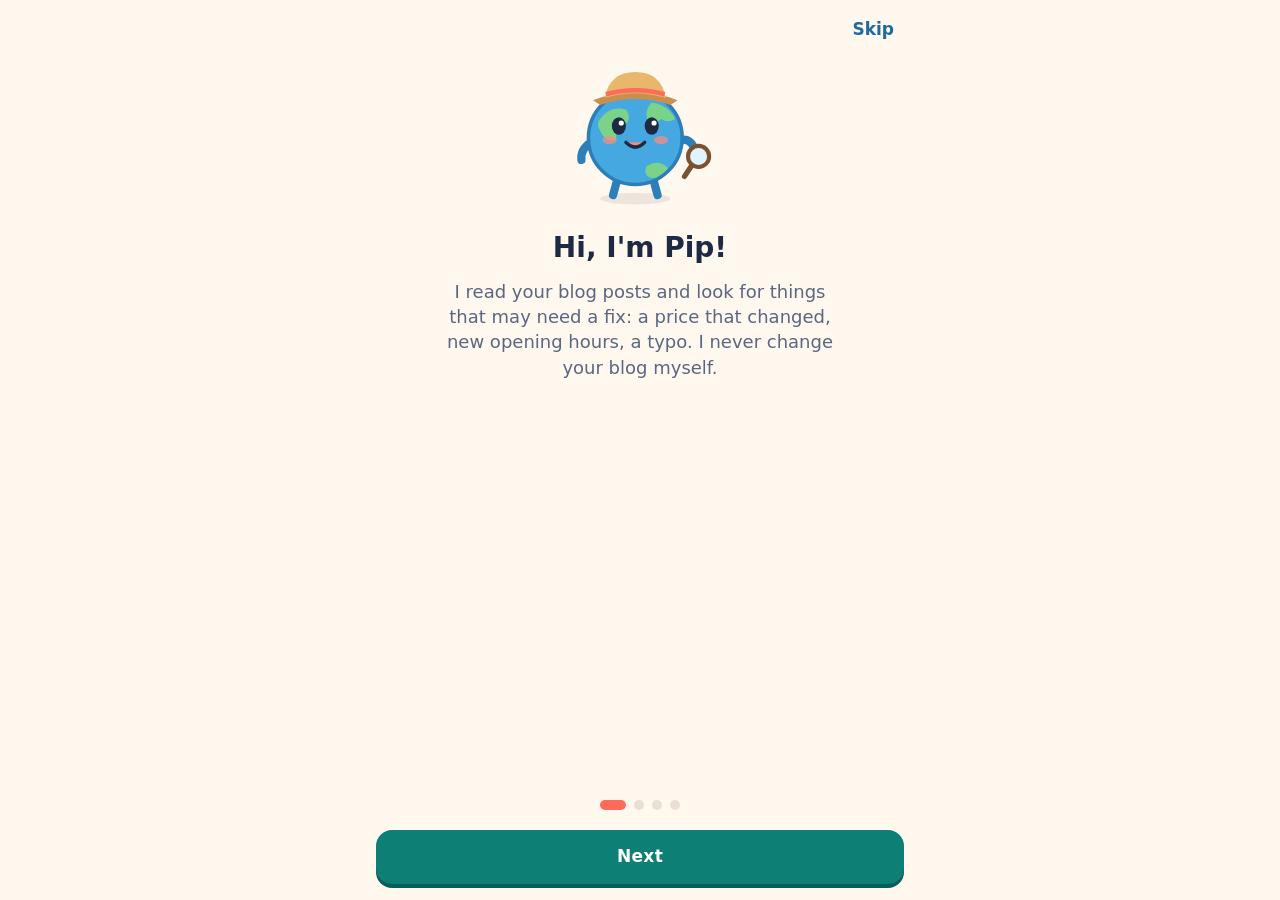
==== commit 8dc68506: "Accessibility: readable colours, landmarks, headings, and an automated check - Text and button colou" ====
--- a/index.html
+++ b/index.html
@@ -20,7 +20,7 @@
   <link rel="stylesheet" href="app.css">
 </head>
 <body>
-  <div id="app" aria-live="polite"></div>
+  <main id="app"></main>
   <div id="toast" role="status"></div>
   <script type="module" src="app.js"></script>
 </body>
--- a/app.css
+++ b/app.css
@@ -16,6 +16,9 @@
   --quote: #FFF4D6;
   --sel: #E3F6F4;
   --ok-bg: #DDF4E8; --ok-ink: #0C5B3F; --warn-bg: #FFF0C7; --warn-ink: #6B4C00;
+  /* Colours that stay readable: for text on light surfaces, and fills that carry white text (WCAG AA). */
+  --coral-text: #C0392B; --teal-text: #0B6B63; --gold-text: #8A6200; --link: #1F6A9E;
+  --btn-coral: #D13B2A; --btn-coral-edge: #A32B1D; --btn-teal: #0D7F75; --btn-teal-edge: #095E57;
   --shadow: 0 2px 0 rgba(30, 42, 68, .06);
   --r: 18px;
   font-family: ui-rounded, "SF Pro Rounded", "Nunito", system-ui, -apple-system, "Segoe UI", Roboto, sans-serif;
@@ -24,18 +27,20 @@
 @media (prefers-color-scheme: dark) {
   :root:not([data-theme="light"]) {
     --bg: #141A28; --surface: #1D2536; --surface-2: #252F44; --ink: #F3F5FA; --ink-2: #A9B3C9;
-    --line: #2F3A52; --quote: #3A3424; --sel: #163B3A; --ok-bg: #154434; --ok-ink: #C8F3DF; --warn-bg: #4A3C10; --warn-ink: #FFE7A3; color-scheme: dark;
+    --line: #2F3A52; --quote: #3A3424; --sel: #163B3A; --ok-bg: #154434; --ok-ink: #C8F3DF; --warn-bg: #4A3C10; --warn-ink: #FFE7A3;
+    --coral-text: #FF8A7A; --teal-text: #4FD1C5; --gold-text: #FFC845; --link: #6BB8E8; color-scheme: dark;
   }
 }
 :root[data-theme="dark"] {
   --bg: #141A28; --surface: #1D2536; --surface-2: #252F44; --ink: #F3F5FA; --ink-2: #A9B3C9;
-  --line: #2F3A52; --quote: #3A3424; --sel: #163B3A; --ok-bg: #154434; --ok-ink: #C8F3DF; --warn-bg: #4A3C10; --warn-ink: #FFE7A3; color-scheme: dark;
+  --line: #2F3A52; --quote: #3A3424; --sel: #163B3A; --ok-bg: #154434; --ok-ink: #C8F3DF; --warn-bg: #4A3C10; --warn-ink: #FFE7A3;
+    --coral-text: #FF8A7A; --teal-text: #4FD1C5; --gold-text: #FFC845; --link: #6BB8E8; color-scheme: dark;
 }
 
 * { box-sizing: border-box; -webkit-tap-highlight-color: transparent; }
 html, body { margin: 0; background: var(--bg); color: var(--ink); }
 body { min-height: 100dvh; font-size: 17px; line-height: 1.4; overflow-x: hidden; }
-a { color: var(--sky-dark); }
+a { color: var(--link); }
 button { font: inherit; color: inherit; }
 body::before { content: ""; position: fixed; inset: 0 0 auto; height: env(safe-area-inset-top, 0px); z-index: 10; background: var(--bg); }
 #app { max-width: 560px; margin: 0 auto; min-height: 100dvh; display: flex; flex-direction: column;
@@ -48,21 +53,21 @@
   background: var(--bg); z-index: 5; }
 .pill { display: inline-flex; align-items: center; gap: 6px; font-weight: 800; padding: 6px 12px;
   border-radius: 999px; background: var(--surface); border: 2px solid var(--line); white-space: nowrap; }
-.pill.streak { color: var(--coral); }
-.pill.miles { color: var(--teal); }
+.pill.streak { color: var(--coral-text); }
+.pill.miles { color: var(--teal-text); }
 .pill.off { color: var(--ink-2); font-size: 14px; }
 .spacer { flex: 1; }
 
 /* ---------- buttons ---------- */
 .btn { display: block; width: 100%; border: 0; border-radius: 16px; padding: 15px 18px; font-weight: 800;
   font-size: 17px; letter-spacing: .02em; cursor: pointer; text-align: center; text-decoration: none;
-  background: var(--coral); color: #fff; box-shadow: 0 4px 0 var(--coral-dark); transition: transform .05s; }
-.btn:active { transform: translateY(3px); box-shadow: 0 1px 0 var(--coral-dark); }
-.btn.teal { background: var(--teal); box-shadow: 0 4px 0 var(--teal-dark); }
+  background: var(--btn-coral); color: #fff; box-shadow: 0 4px 0 var(--btn-coral-edge); transition: transform .05s; }
+.btn:active { transform: translateY(3px); box-shadow: 0 1px 0 var(--btn-coral-edge); }
+.btn.teal { background: var(--btn-teal); box-shadow: 0 4px 0 var(--btn-teal-edge); }
 .btn.sun { background: var(--sun); color: #3B2A00; box-shadow: 0 4px 0 var(--sun-dark); }
 .btn.ghost { background: var(--surface); color: var(--ink); border: 2px solid var(--line); box-shadow: 0 4px 0 var(--line); }
 .btn[disabled] { background: var(--line); color: var(--ink-2); box-shadow: 0 4px 0 var(--line); cursor: default; }
-.linkbtn { background: none; border: 0; color: var(--sky-dark); font-weight: 700; padding: 10px; cursor: pointer; }
+.linkbtn { background: none; border: 0; color: var(--link); font-weight: 700; padding: 10px; cursor: pointer; }
 .iconbtn { background: none; border: 0; font-size: 26px; line-height: 1; padding: 6px; cursor: pointer; color: var(--ink-2); }
 
 /* ---------- home ---------- */
@@ -105,10 +110,10 @@
 .bar i { display: block; height: 100%; background: var(--teal); border-radius: 999px; transition: width .35s;
   box-shadow: inset 0 -4px 0 rgba(0,0,0,.12), inset 0 4px 0 rgba(255,255,255,.25); }
 .chip { display: inline-flex; align-items: center; gap: 6px; font-weight: 800; font-size: 13px; text-transform: uppercase;
-  letter-spacing: .06em; padding: 5px 10px; border-radius: 999px; background: var(--surface-2); color: var(--coral-dark); }
-.chip.high { background: #FFE1DC; color: #B8372A; }
-.chip.medium { background: #FFF0C7; color: #8A6200; }
-.chip.low { background: #DDF2F0; color: var(--teal-dark); }
+  letter-spacing: .06em; padding: 5px 10px; border-radius: 999px; background: var(--surface-2); color: var(--coral-text); }
+.chip.high { background: #FFE1DC; color: #A32E22; }
+.chip.medium { background: #FFF0C7; color: #7A5600; }
+.chip.low { background: #DDF2F0; color: #0B6B63; }
 .posttitle { font-size: 14px; font-weight: 700; color: var(--ink-2); margin: 10px 0 4px; }
 .posttitle a { color: inherit; }
 .label-sm { font-size: 13px; font-weight: 900; text-transform: uppercase; letter-spacing: .08em; color: var(--ink-2); margin: 16px 0 6px; }
@@ -129,13 +134,13 @@
   place-items: center; font-size: 13px; font-weight: 900; color: var(--ink-2); }
 .opt small { display: block; font-weight: 500; color: var(--ink-2); margin-top: 3px; }
 .opt.sel { border-color: var(--teal); background: var(--sel); box-shadow: 0 3px 0 var(--teal); }
-.opt.sel .k { border-color: var(--teal); color: var(--teal-dark); }
-textarea, input[type=text], input[type=password], input[type=url], input[type=number], input[type=email], select {
+.opt.sel .k { border-color: var(--teal); color: var(--teal-text); }
+textarea, input[type=text], input[type=password], input[type=url], input[type=number], input[type=email], input[type=time], select {
   width: 100%; font: inherit; font-size: 16px; border: 2px solid var(--line); border-radius: 14px; padding: 12px;
   background: var(--surface); color: var(--ink); }
 textarea { min-height: 90px; resize: vertical; }
 details.extra { margin: 4px 0 12px; }
-details.extra summary { cursor: pointer; font-weight: 800; color: var(--sky-dark); padding: 6px 0; }
+details.extra summary { cursor: pointer; font-weight: 800; color: var(--link); padding: 6px 0; }
 details.extra textarea, details.extra input { margin-top: 8px; }
 .lesson-actions { position: sticky; bottom: 0; padding: 12px 0 calc(env(safe-area-inset-bottom) + 6px);
   background: linear-gradient(transparent, var(--bg) 22%); margin-top: auto; }
@@ -147,7 +152,7 @@
 .sheet.show { transform: none; }
 .sheet .in { max-width: 560px; margin: 0 auto; }
 .sheet .row { display: flex; align-items: center; gap: 12px; margin-bottom: 14px; }
-.sheet h3 { margin: 0; font-size: 22px; }
+.sheet h2 { margin: 0; font-size: 22px; }
 .sheet .xp { font-weight: 900; }
 .sheet.later { background: #FFF0C7; color: #6B4C00; }
 @media (prefers-color-scheme: dark) { :root:not([data-theme="light"]) .sheet { background: #154434; color: #C8F3DF; }
@@ -155,12 +160,13 @@
 
 /* complete */
 .complete { text-align: center; padding-top: 30px; display: flex; flex-direction: column; align-items: center; flex: 1; }
-.complete h1 { font-size: 28px; margin: 10px 0 4px; color: var(--sun-dark); }
+.complete h1 { font-size: 28px; margin: 10px 0 4px; color: var(--gold-text); }
 .stats { display: grid; grid-template-columns: repeat(3, 1fr); gap: 10px; width: 100%; margin: 22px 0; }
 .stat { border: 2px solid var(--line); border-radius: 16px; overflow: hidden; background: var(--surface); }
 .stat .t { font-size: 12px; font-weight: 900; text-transform: uppercase; letter-spacing: .06em; color: #fff; padding: 5px; }
+.stat.a .t { color: #3B2A00; }
 .stat .v { font-size: 24px; font-weight: 900; padding: 10px 4px; }
-.stat.a .t { background: var(--sun-dark); } .stat.b .t { background: var(--teal); } .stat.c .t { background: var(--coral); }
+.stat.a .t { background: var(--sun-dark); } .stat.b .t { background: var(--btn-teal); } .stat.c .t { background: var(--btn-coral); }
 .sync-line { font-weight: 700; color: var(--ink-2); margin-bottom: 18px; }
 .confetti { position: fixed; inset: 0; pointer-events: none; overflow: hidden; z-index: 30; }
 .confetti i { position: absolute; top: -12px; width: 9px; height: 14px; border-radius: 2px; animation: fall linear forwards; }
@@ -175,11 +181,13 @@
 .badge .e { font-size: 32px; display: block; }
 .badge b { font-size: 13px; display: block; margin-top: 4px; }
 .badge small { font-size: 12px; color: var(--ink-2); }
-.badge.locked { opacity: .45; filter: grayscale(1); }
+.badge.locked .e { opacity: .4; filter: grayscale(1); }
+.badge.locked { border-style: dashed; }
+.badge.locked b { color: var(--ink-2); }
 .stamps { display: flex; flex-wrap: wrap; gap: 10px; }
-.stamp { border: 3px dashed var(--coral); color: var(--coral-dark); border-radius: 12px; padding: 8px 10px; font-weight: 800;
+.stamp { border: 3px dashed var(--coral); color: var(--coral-text); border-radius: 12px; padding: 8px 10px; font-weight: 800;
   font-size: 13px; transform: rotate(-3deg); max-width: 48%; background: var(--surface); }
-.stamp:nth-child(even) { transform: rotate(2deg); border-color: var(--teal); color: var(--teal-dark); }
+.stamp:nth-child(even) { transform: rotate(2deg); border-color: var(--teal); color: var(--teal-text); }
 .kpis { display: grid; grid-template-columns: 1fr 1fr; gap: 10px; }
 .kpi { background: var(--surface); border: 2px solid var(--line); border-radius: 16px; padding: 12px 14px; }
 .kpi .v { font-size: 24px; font-weight: 900; }
@@ -204,7 +212,7 @@
   cursor: pointer; position: relative; display: flex; flex-direction: column; align-items: center; gap: 1px; min-width: 64px; }
 nav.tabs button span { font-size: 11px; font-weight: 800; color: var(--ink-2); }
 nav.tabs button.on { border-color: var(--sky); background: rgba(70,168,224,.12); }
-nav.tabs .dot { position: absolute; top: 2px; right: 10px; background: var(--coral); color: #fff; font-size: 11px; font-weight: 900;
+nav.tabs .dot { position: absolute; top: 2px; right: 10px; background: var(--btn-coral); color: #fff; font-size: 11px; font-weight: 900;
   min-width: 18px; height: 18px; border-radius: 999px; display: grid; place-items: center; padding: 0 5px; }
 
 #toast { position: fixed; left: 50%; top: calc(env(safe-area-inset-top) + 62px); transform: translate(-50%, -150%);
@@ -218,7 +226,7 @@
   padding: 16px max(16px, env(safe-area-inset-right, 0px)) calc(env(safe-area-inset-bottom, 0px) + 16px) max(16px, env(safe-area-inset-left, 0px)); }
 .modal-card { background: var(--surface); color: var(--ink); border-radius: 22px; padding: 20px; width: 100%; max-width: 480px; text-align: center;
   animation: rise .2s ease-out; }
-.modal-card h3 { margin: 6px 0 4px; font-size: 21px; }
+.modal-card h2 { margin: 6px 0 4px; font-size: 21px; }
 .modal-card p { margin: 0 0 16px; }
 @keyframes rise { from { transform: translateY(30px); opacity: 0; } }
 @media (prefers-reduced-motion: reduce) { .modal-card { animation: none; } }
@@ -232,7 +240,7 @@
 .reasons { display: flex; flex-wrap: wrap; gap: 8px; align-items: center; margin: -2px 0 12px; }
 .reasons .small { width: 100%; }
 .reason { border: 2px solid var(--line); background: var(--surface); border-radius: 999px; padding: 7px 12px; font-weight: 700; font-size: 14px; cursor: pointer; }
-.reason.on { border-color: var(--teal); background: var(--sel); color: var(--teal-dark); }
+.reason.on { border-color: var(--teal); background: var(--sel); color: var(--teal-text); }
 
 /* week strip, levels */
 .week { display: flex; gap: 6px; margin-top: 10px; }
@@ -266,7 +274,7 @@
 .answer small { color: var(--ink-2); }
 .status { display: inline-block; margin-top: 4px; font-size: 12px; font-weight: 800; padding: 3px 8px; border-radius: 999px; background: var(--surface-2); color: var(--ink-2); }
 .status.live { background: var(--ok-bg); color: var(--ok-ink); }
-.status.ok { background: var(--sel); color: var(--teal-dark); }
+.status.ok { background: var(--sel); color: var(--teal-text); }
 .sheet input { background: #fff; color: #1E2A44; border-color: rgba(0,0,0,.15); }
 
 /* welcome walkthrough */
@@ -294,3 +302,35 @@
 @keyframes pulse { 50% { opacity: .45; } }
 @media (prefers-reduced-motion: reduce) { .card.loading i { animation: none; } }
 h1:focus, h2:focus, .chip:focus { outline: none; }
+
+/* what changes, shown in place */
+blockquote.claim mark { background: var(--sun); color: #3B2A00; border-radius: 5px; padding: 0 3px; }
+blockquote.claim { overflow-wrap: anywhere; }
+.diff del { color: var(--coral-text); text-decoration-thickness: 2px; }
+.diff ins { background: var(--ok-bg); color: var(--ok-ink); text-decoration: none; font-weight: 800; border-radius: 5px; padding: 0 3px; }
+
+/* Pip comes alive a little: a slow bob on the home screen and a blink now and then */
+.hero .pip { animation: bob 3.2s ease-in-out infinite; }
+.pip-eyes { transform-box: fill-box; transform-origin: center; animation: blink 5s infinite; }
+.pip-stars { transform-box: fill-box; transform-origin: center; animation: twinkle 2.4s ease-in-out infinite; }
+@keyframes bob { 50% { transform: translateY(-4px); } }
+@keyframes blink { 0%, 93%, 100% { transform: scaleY(1); } 96% { transform: scaleY(.1); } }
+@keyframes twinkle { 50% { opacity: .35; } }
+@media (prefers-reduced-motion: reduce) { .hero .pip, .pip-eyes, .pip-stars { animation: none; } }
+
+/* quests, gear */
+.card.quests { padding-bottom: 6px; }
+.quest { display: flex; align-items: center; gap: 10px; padding: 9px 0; border-top: 2px solid var(--line); font-size: 15px; font-weight: 700; }
+.quest:first-of-type { margin-top: 8px; }
+.quest .qi { font-size: 20px; width: 26px; text-align: center; flex: none; }
+.quest .qt { flex: 1; min-width: 0; }
+.quest .qt .bar { display: block; margin-top: 5px; height: 8px; }
+.quest .qm { color: var(--teal-text); font-weight: 900; flex: none; }
+.quest.done { color: var(--ink-2); }
+.questdone { background: rgba(255,255,255,.55); border-radius: 12px; padding: 8px 12px; margin: -4px 0 10px; font-weight: 700; font-size: 15px; }
+.gear { display: flex; align-items: center; gap: 12px; margin-bottom: 14px; }
+
+/* one top-level heading per screen */
+h1.title { font-size: 20px; margin: 22px 0 10px; }
+.sr-only { position: absolute; width: 1px; height: 1px; padding: 0; margin: -1px; overflow: hidden; clip: rect(0, 0, 0, 0); white-space: nowrap; border: 0; }
+.modal-card { animation-fill-mode: both; }
